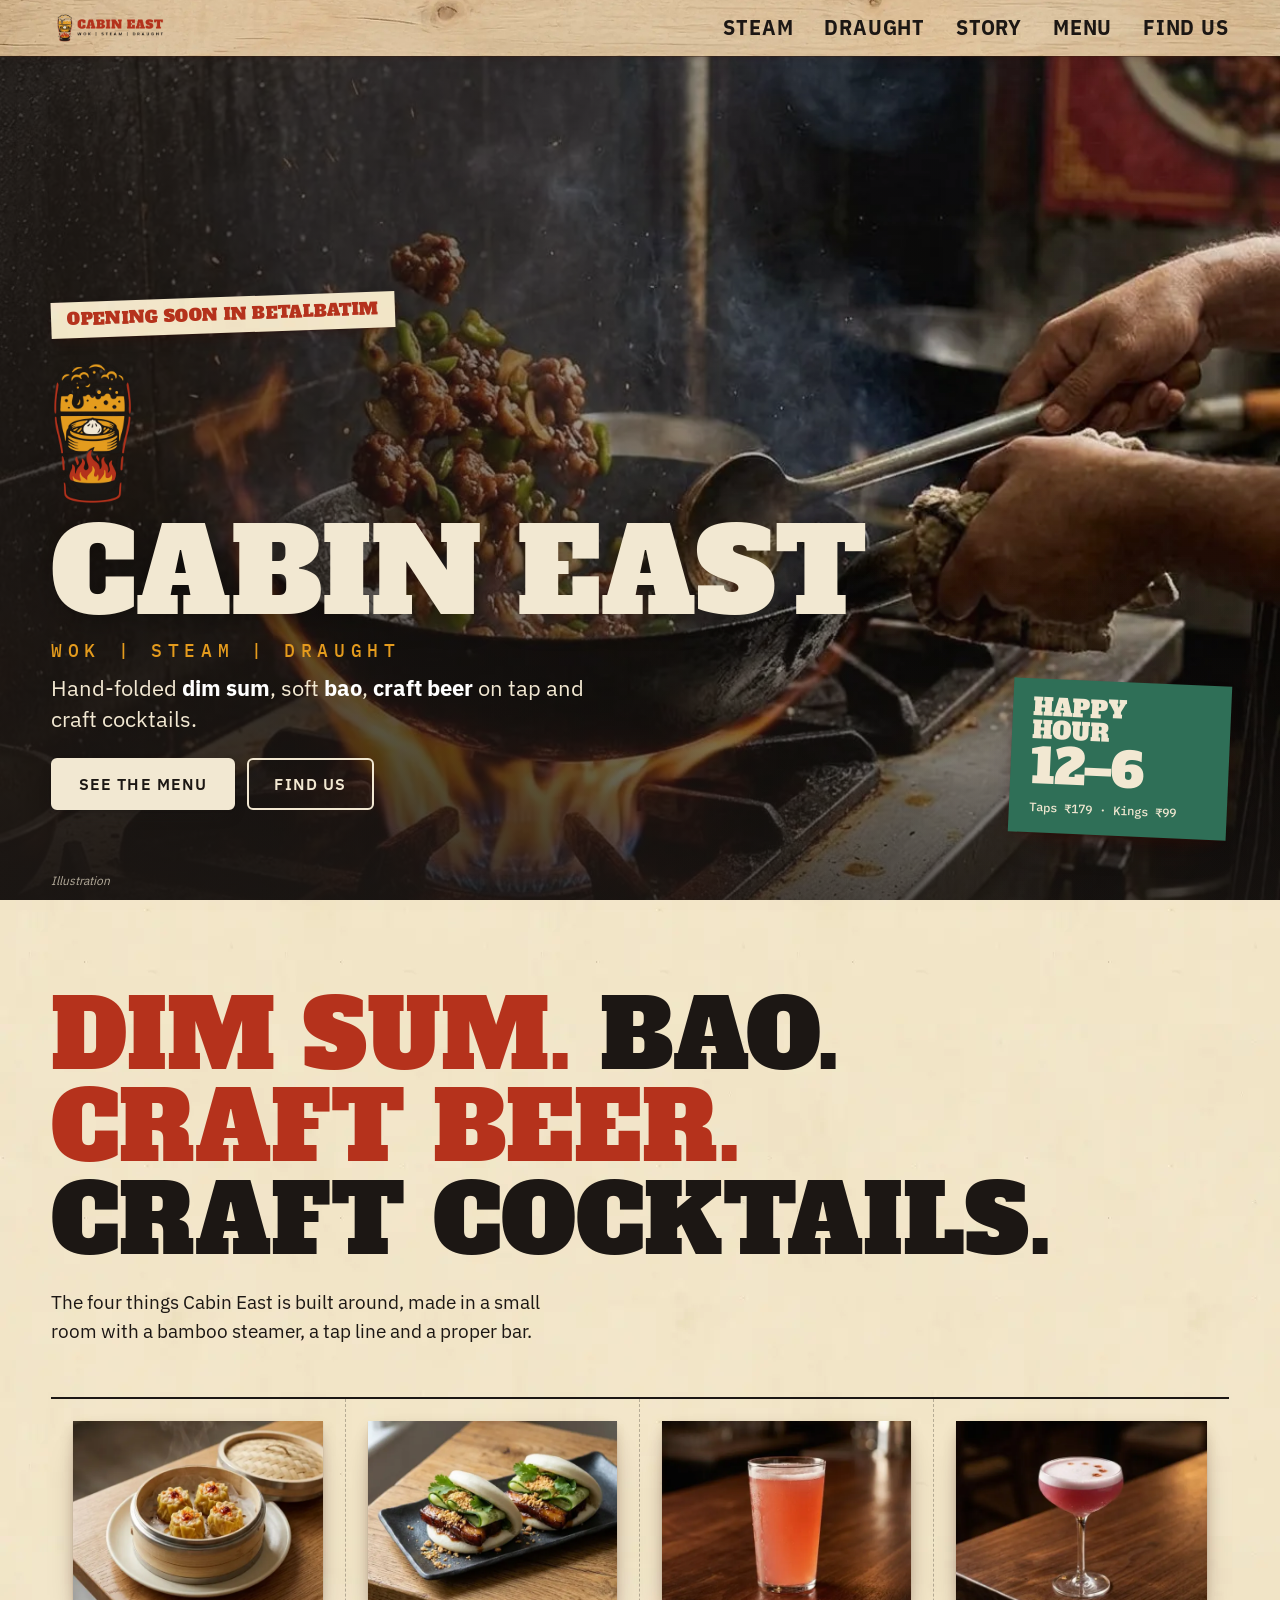
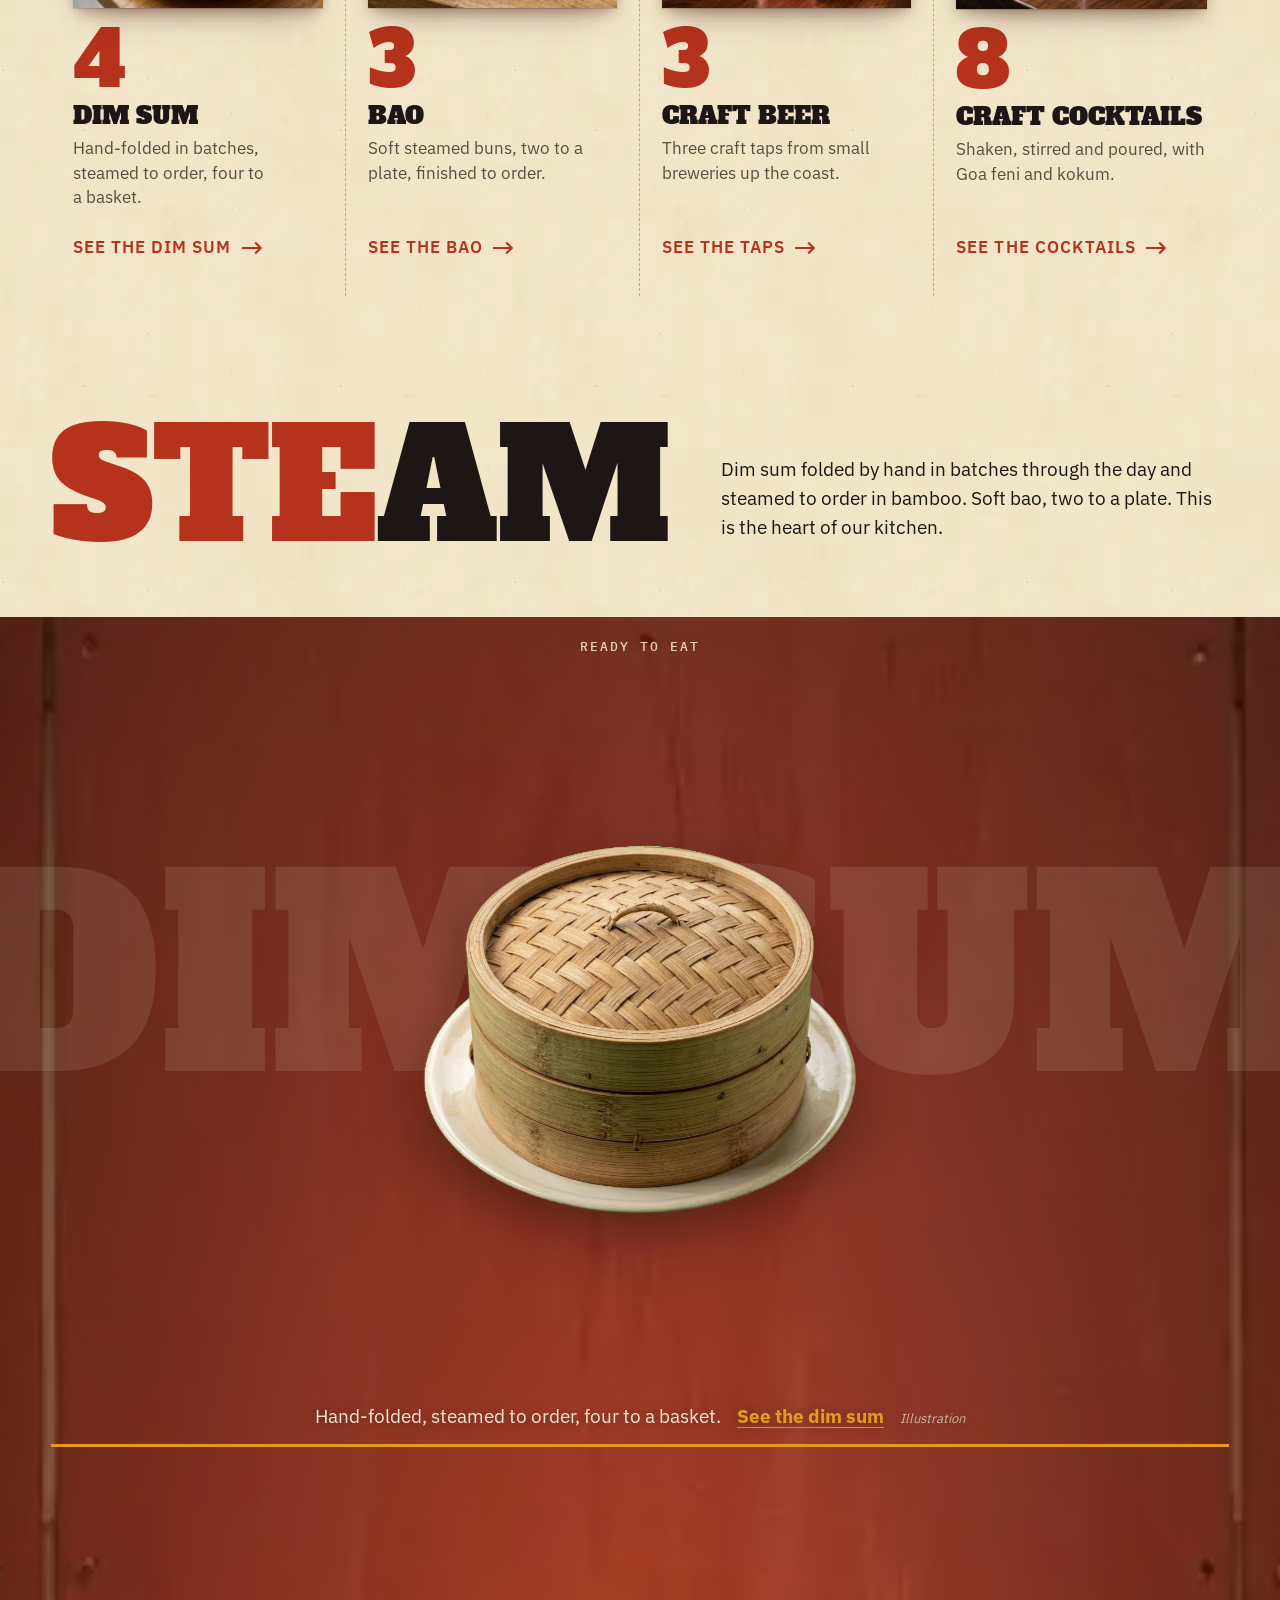
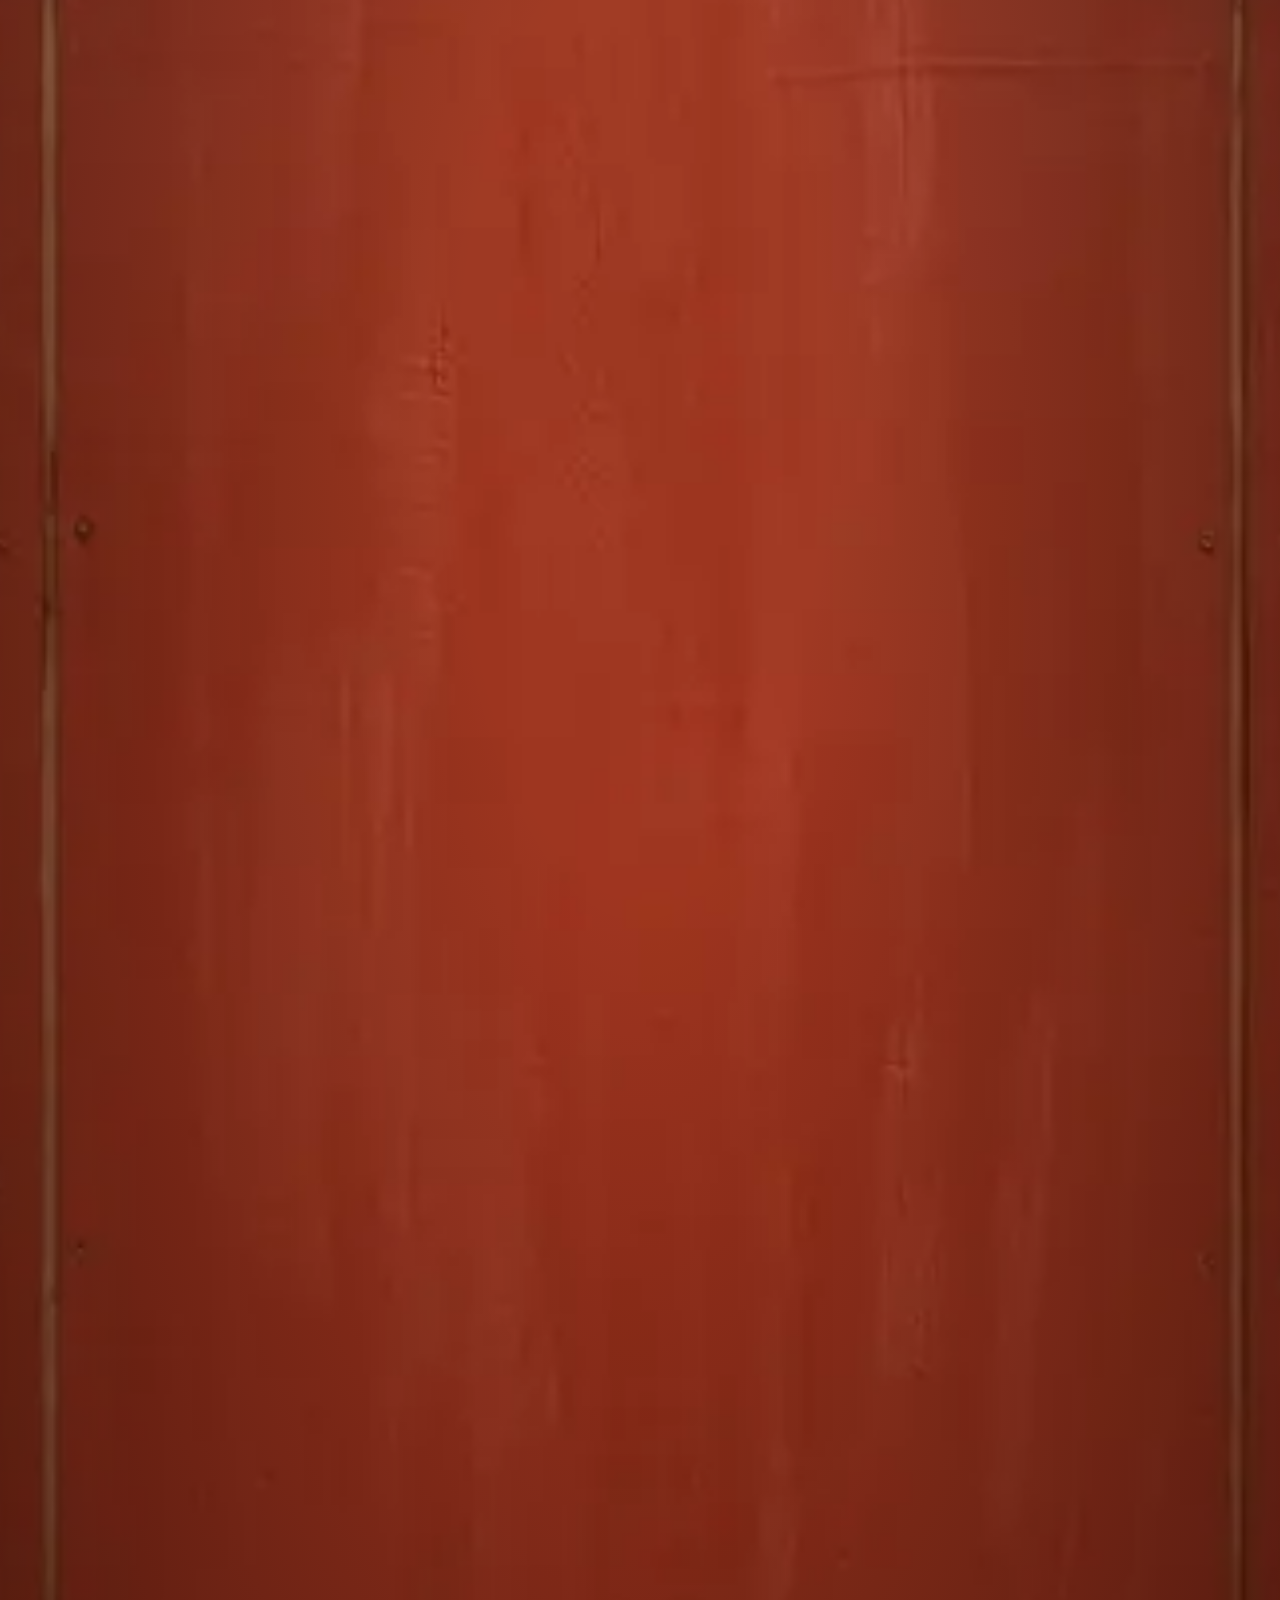
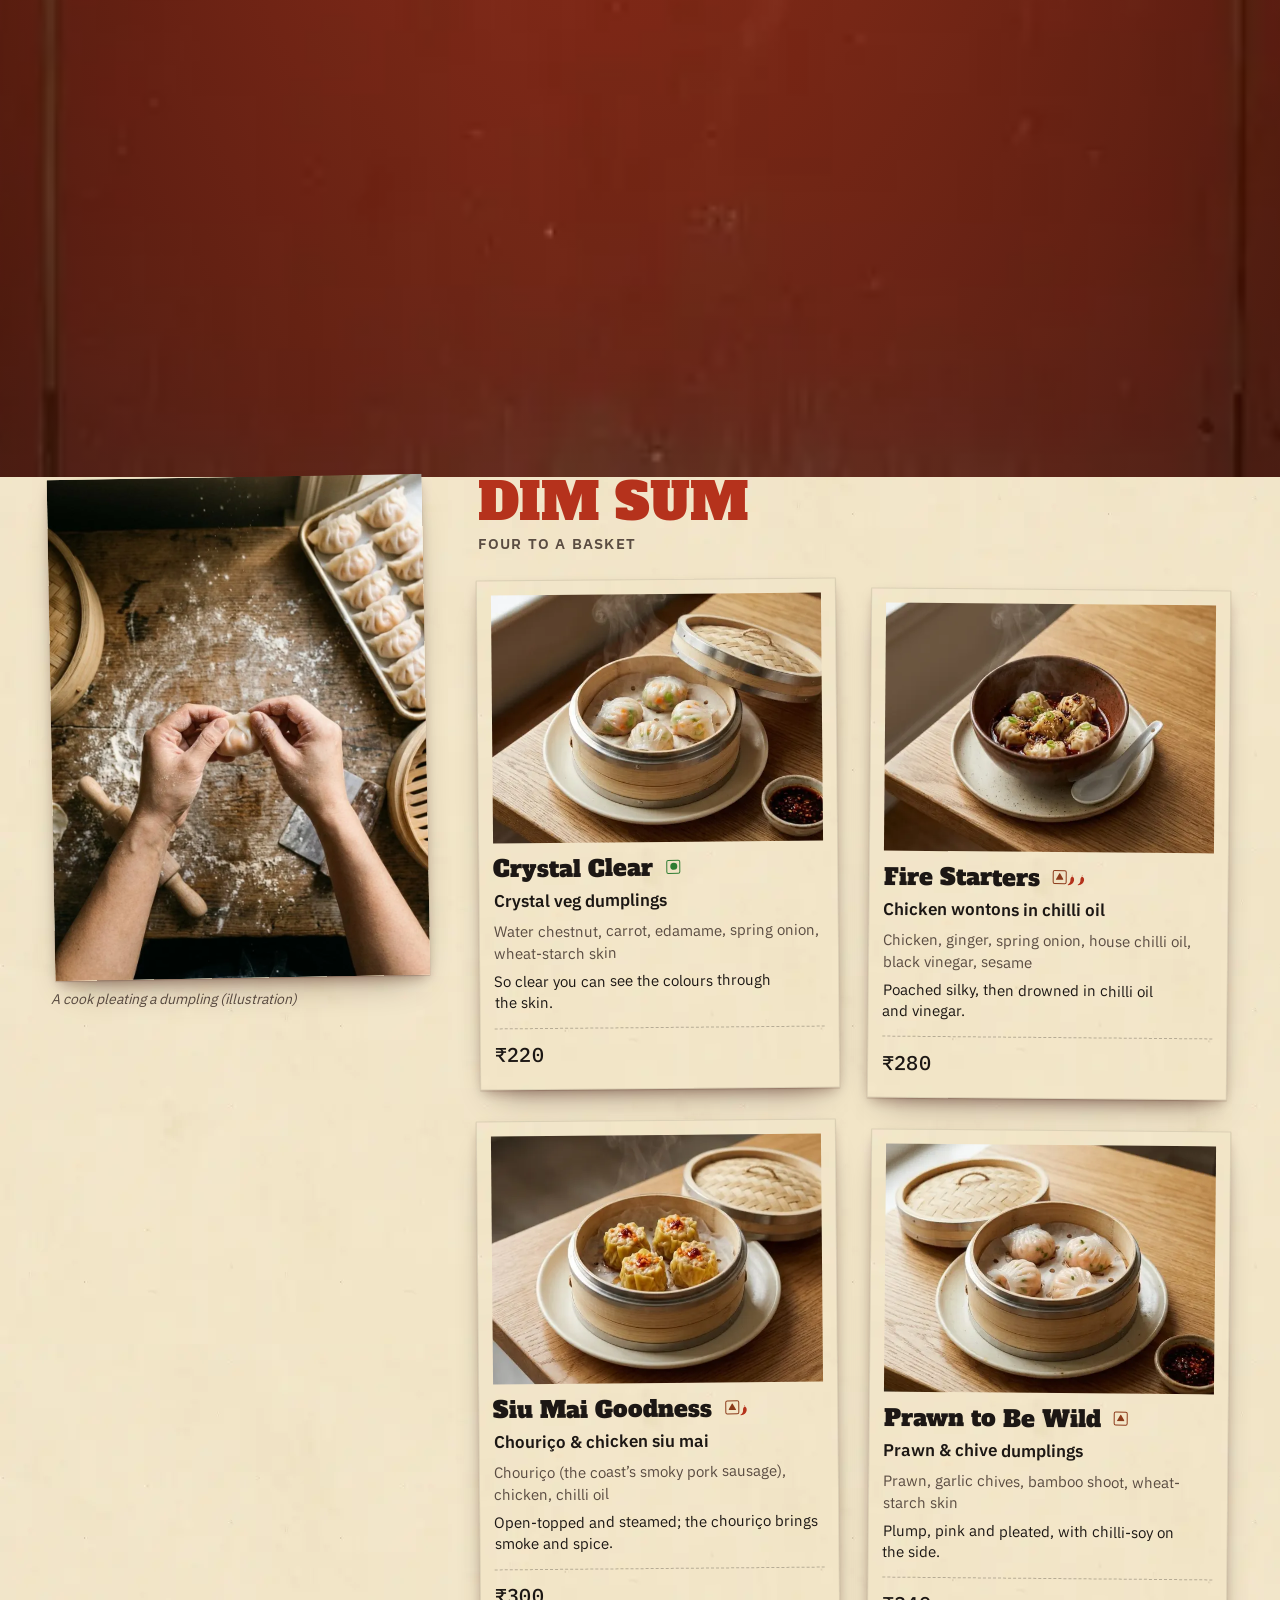
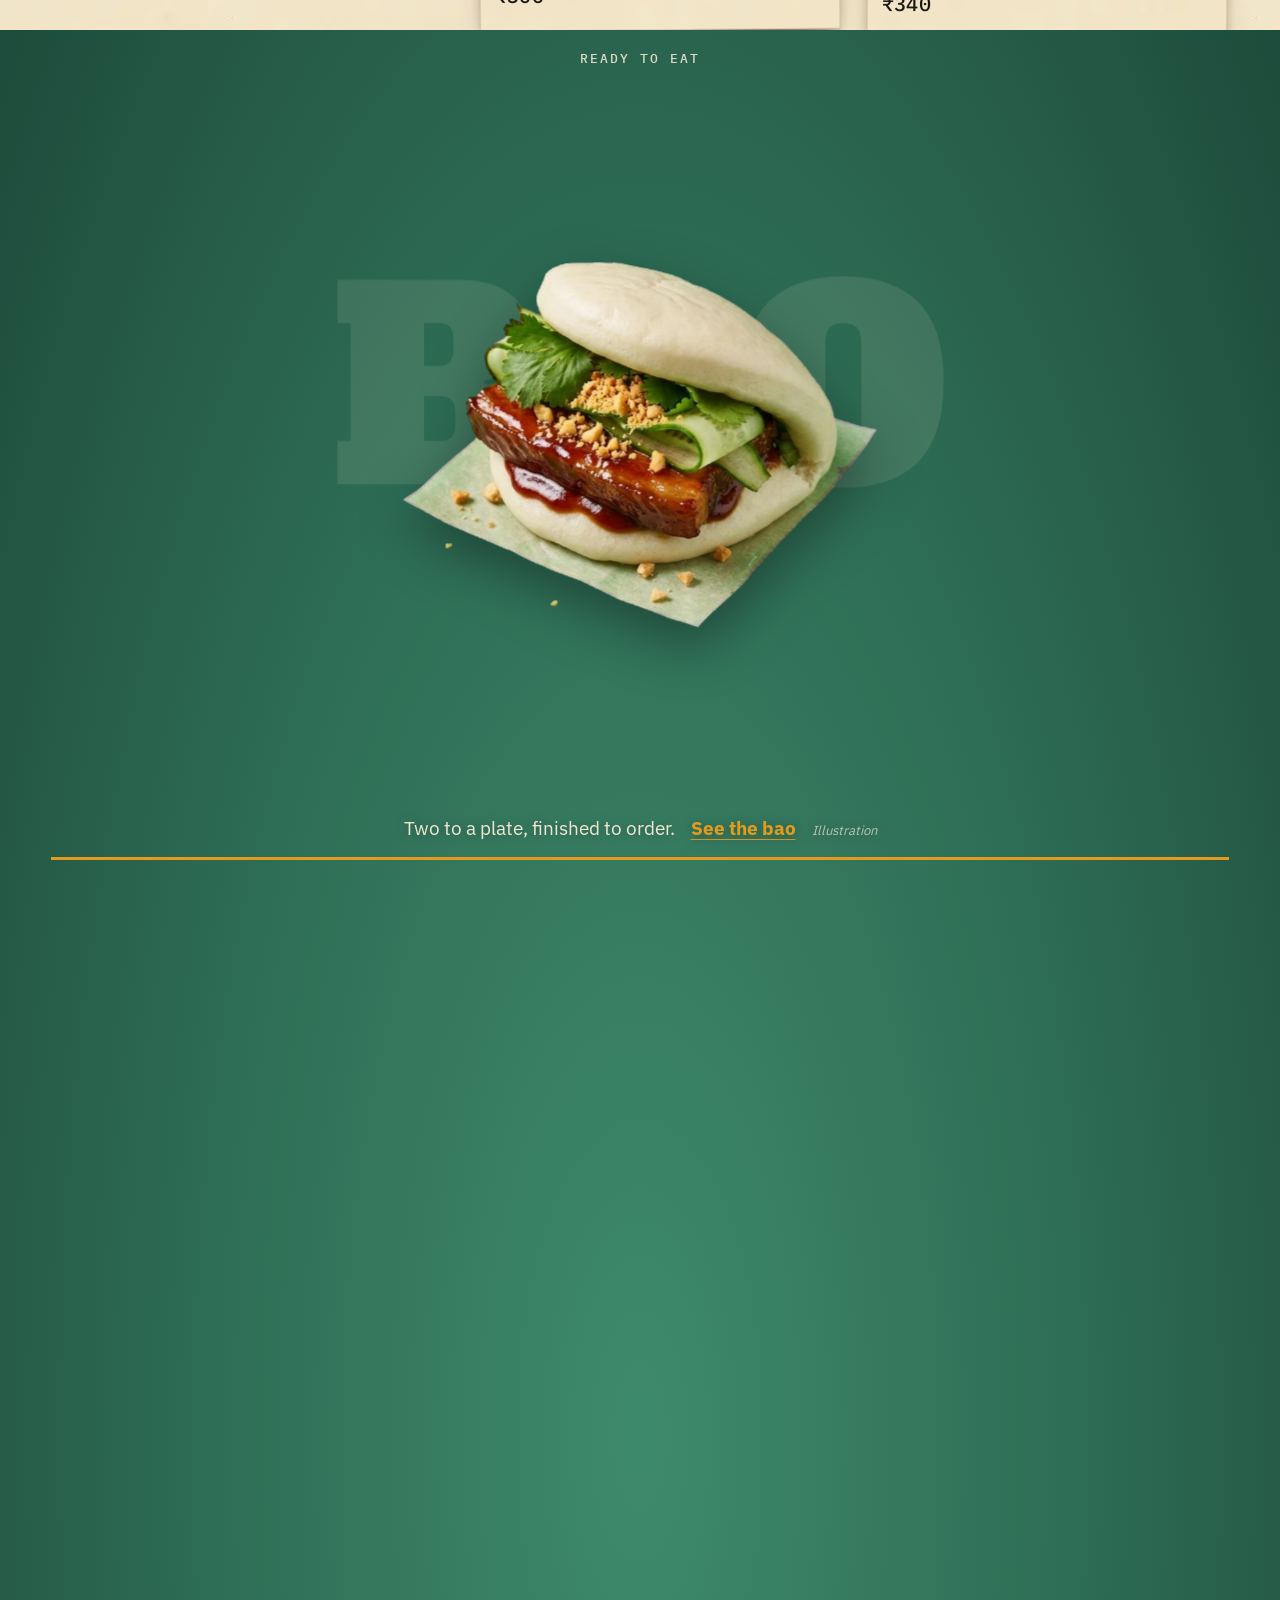
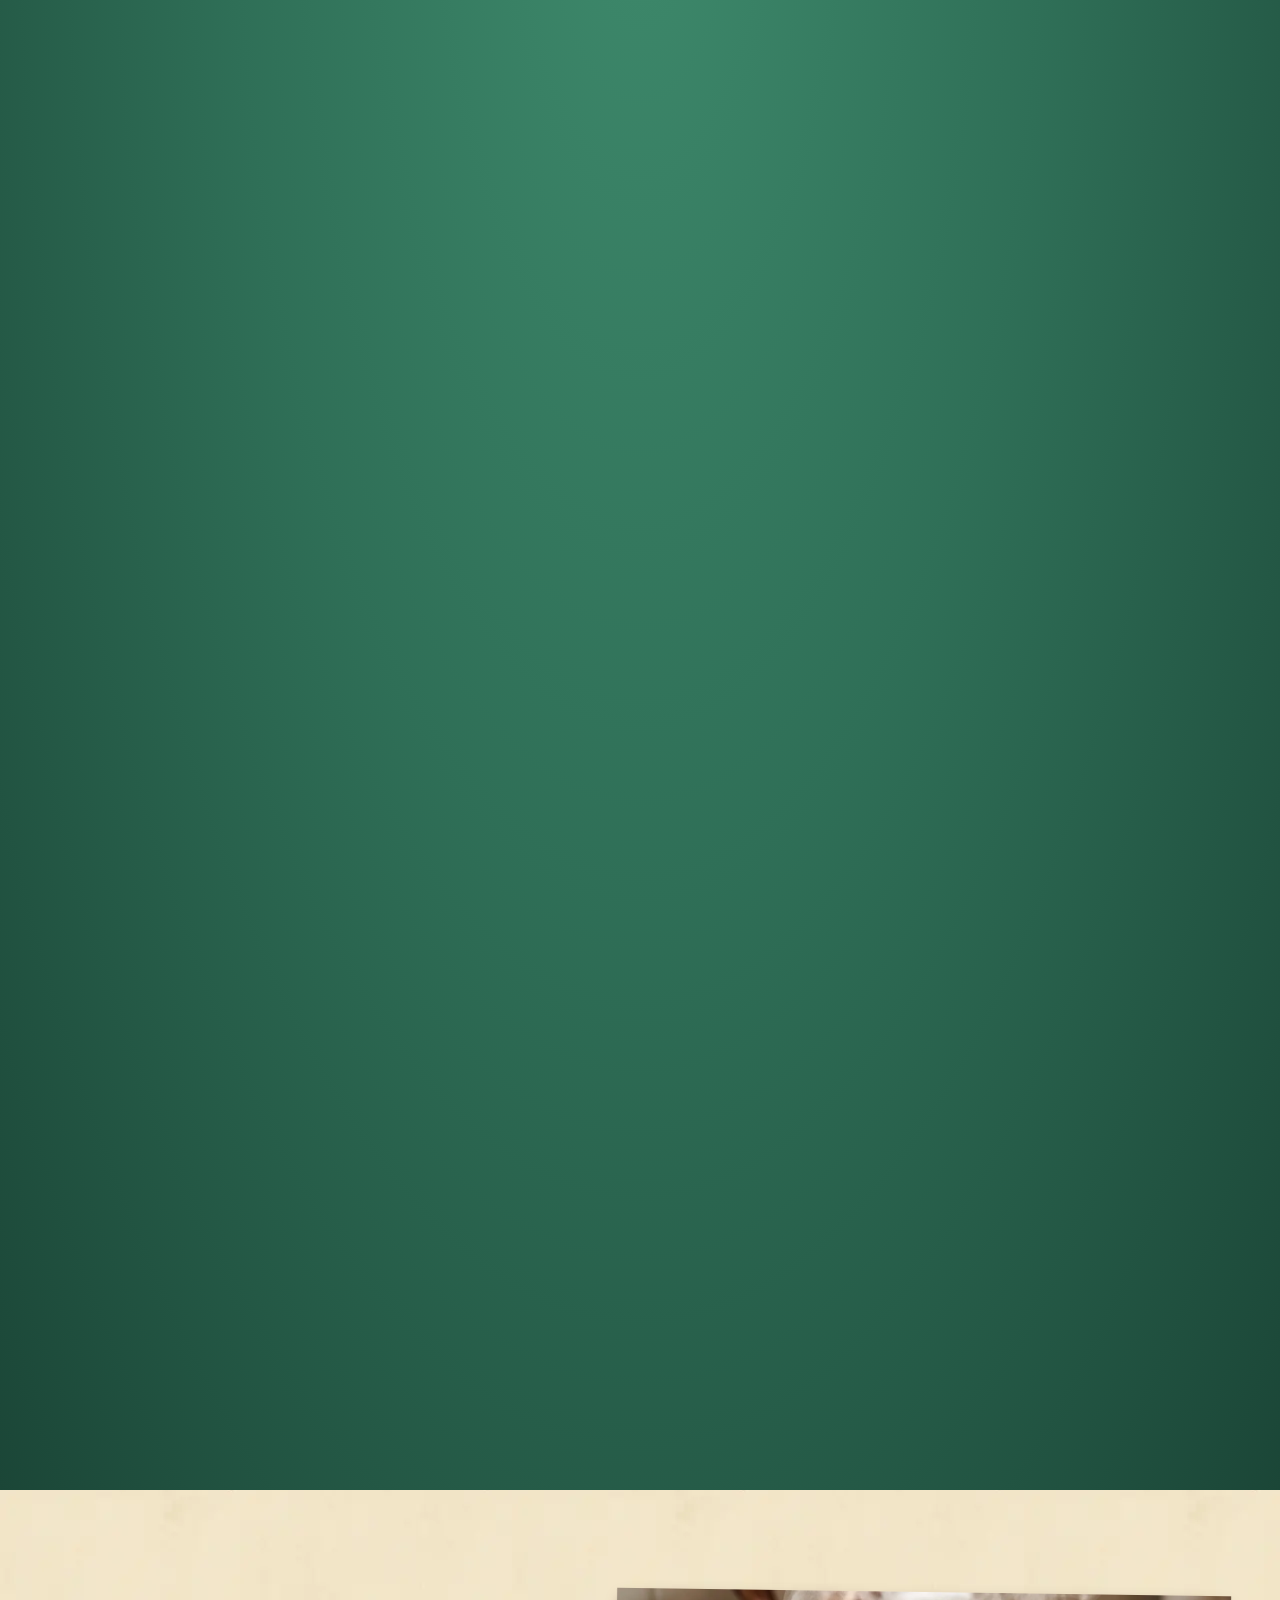
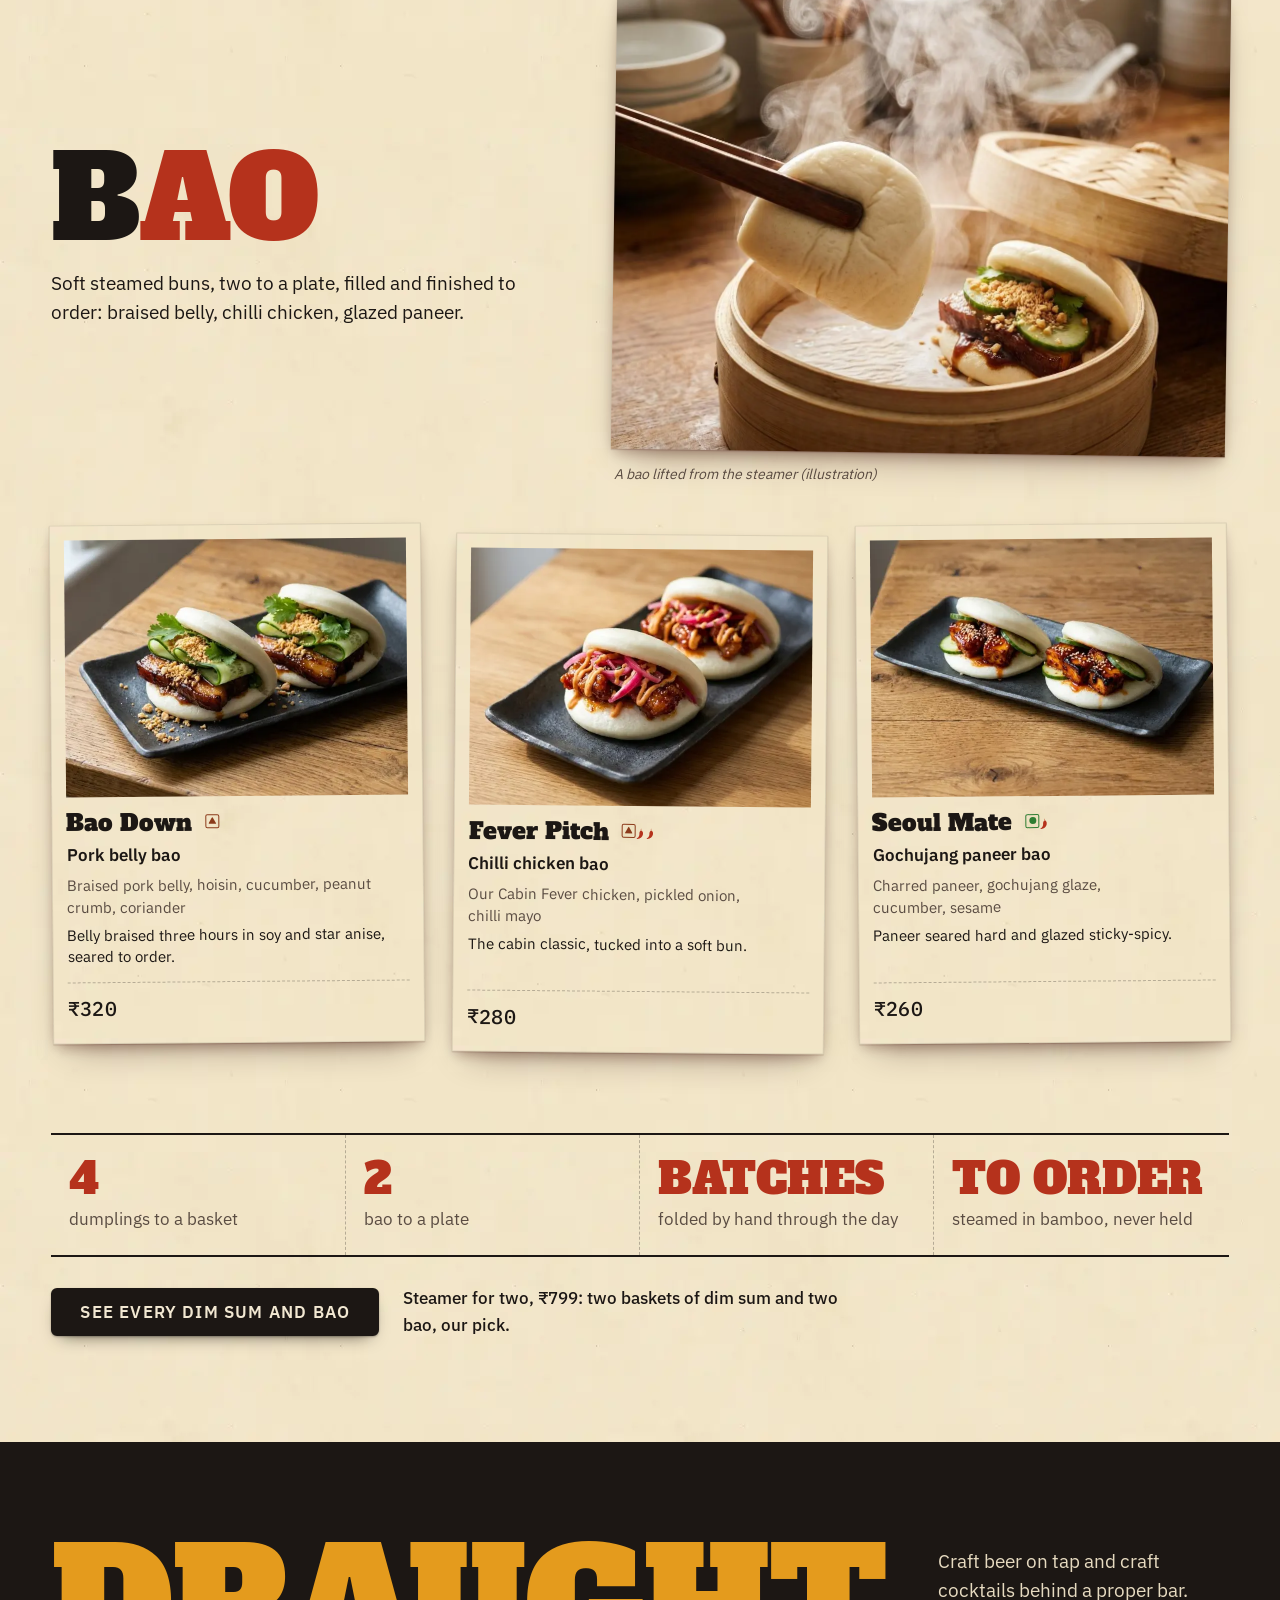
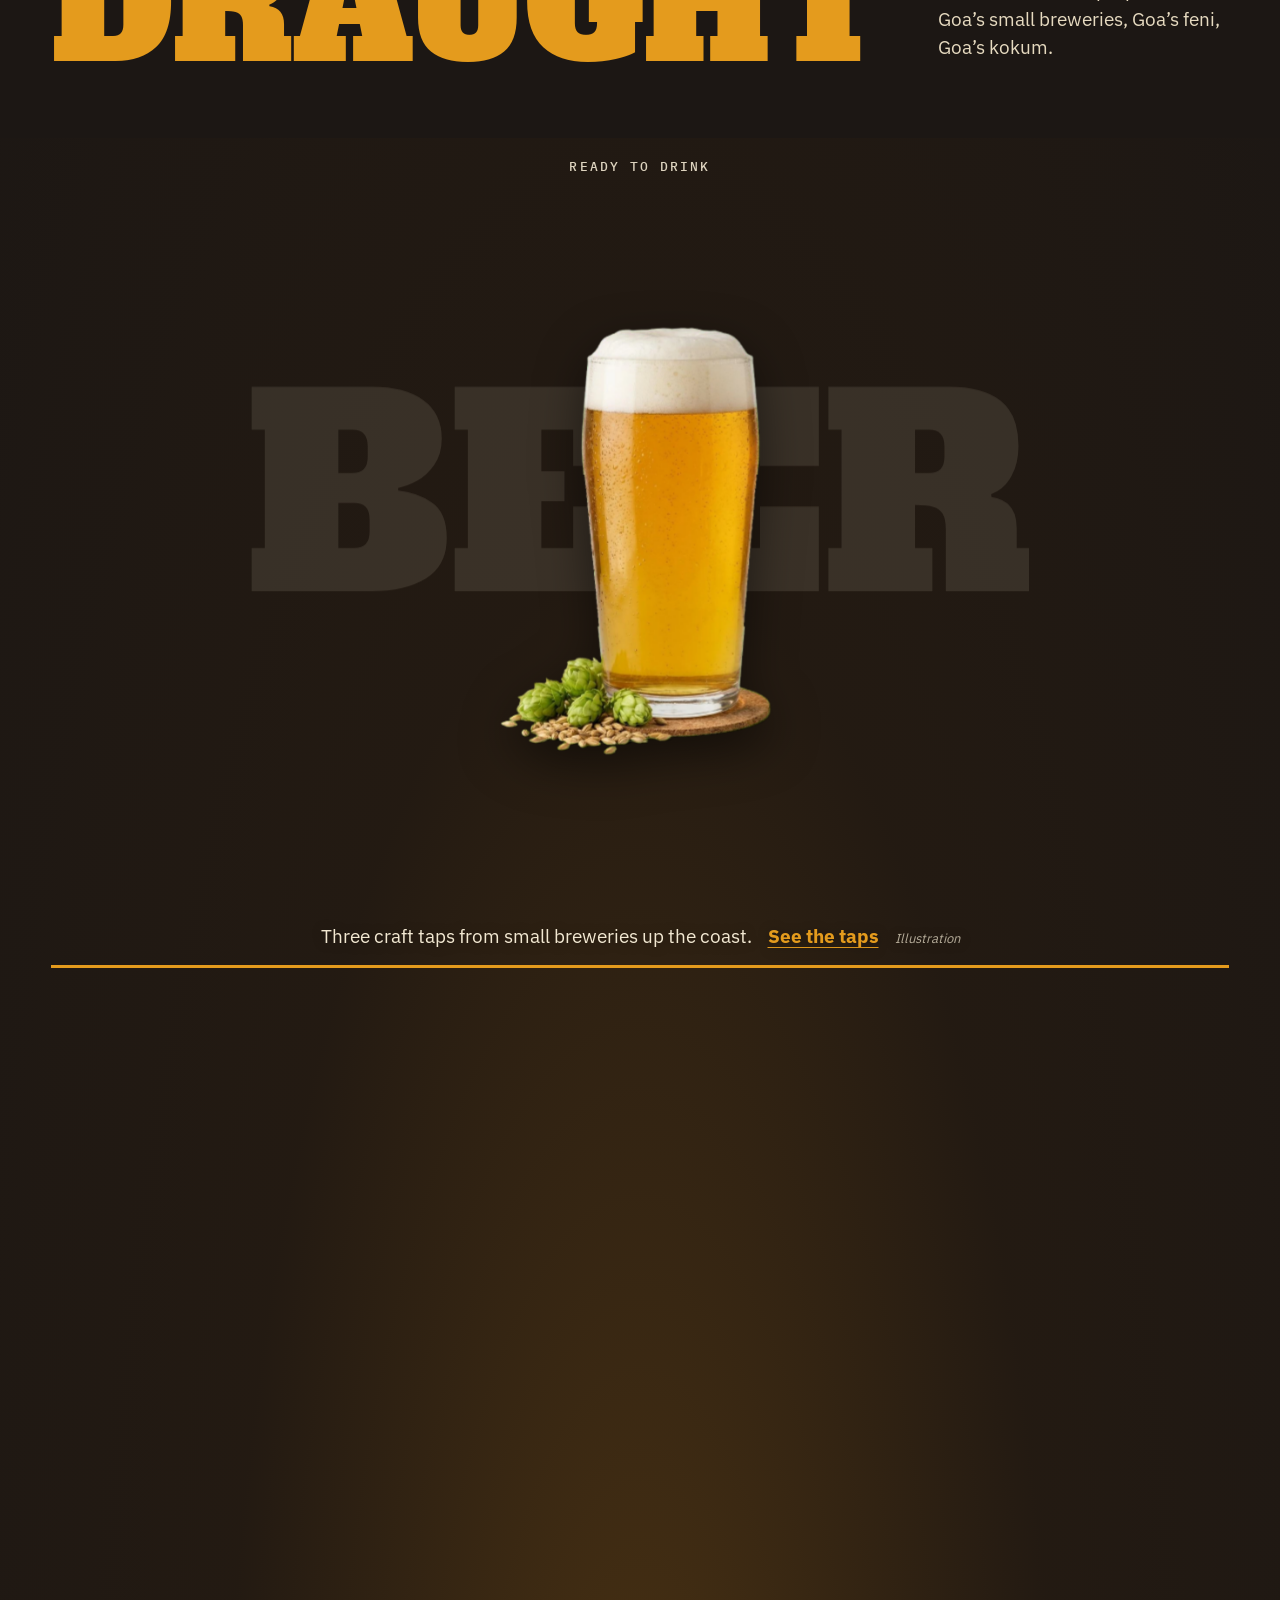
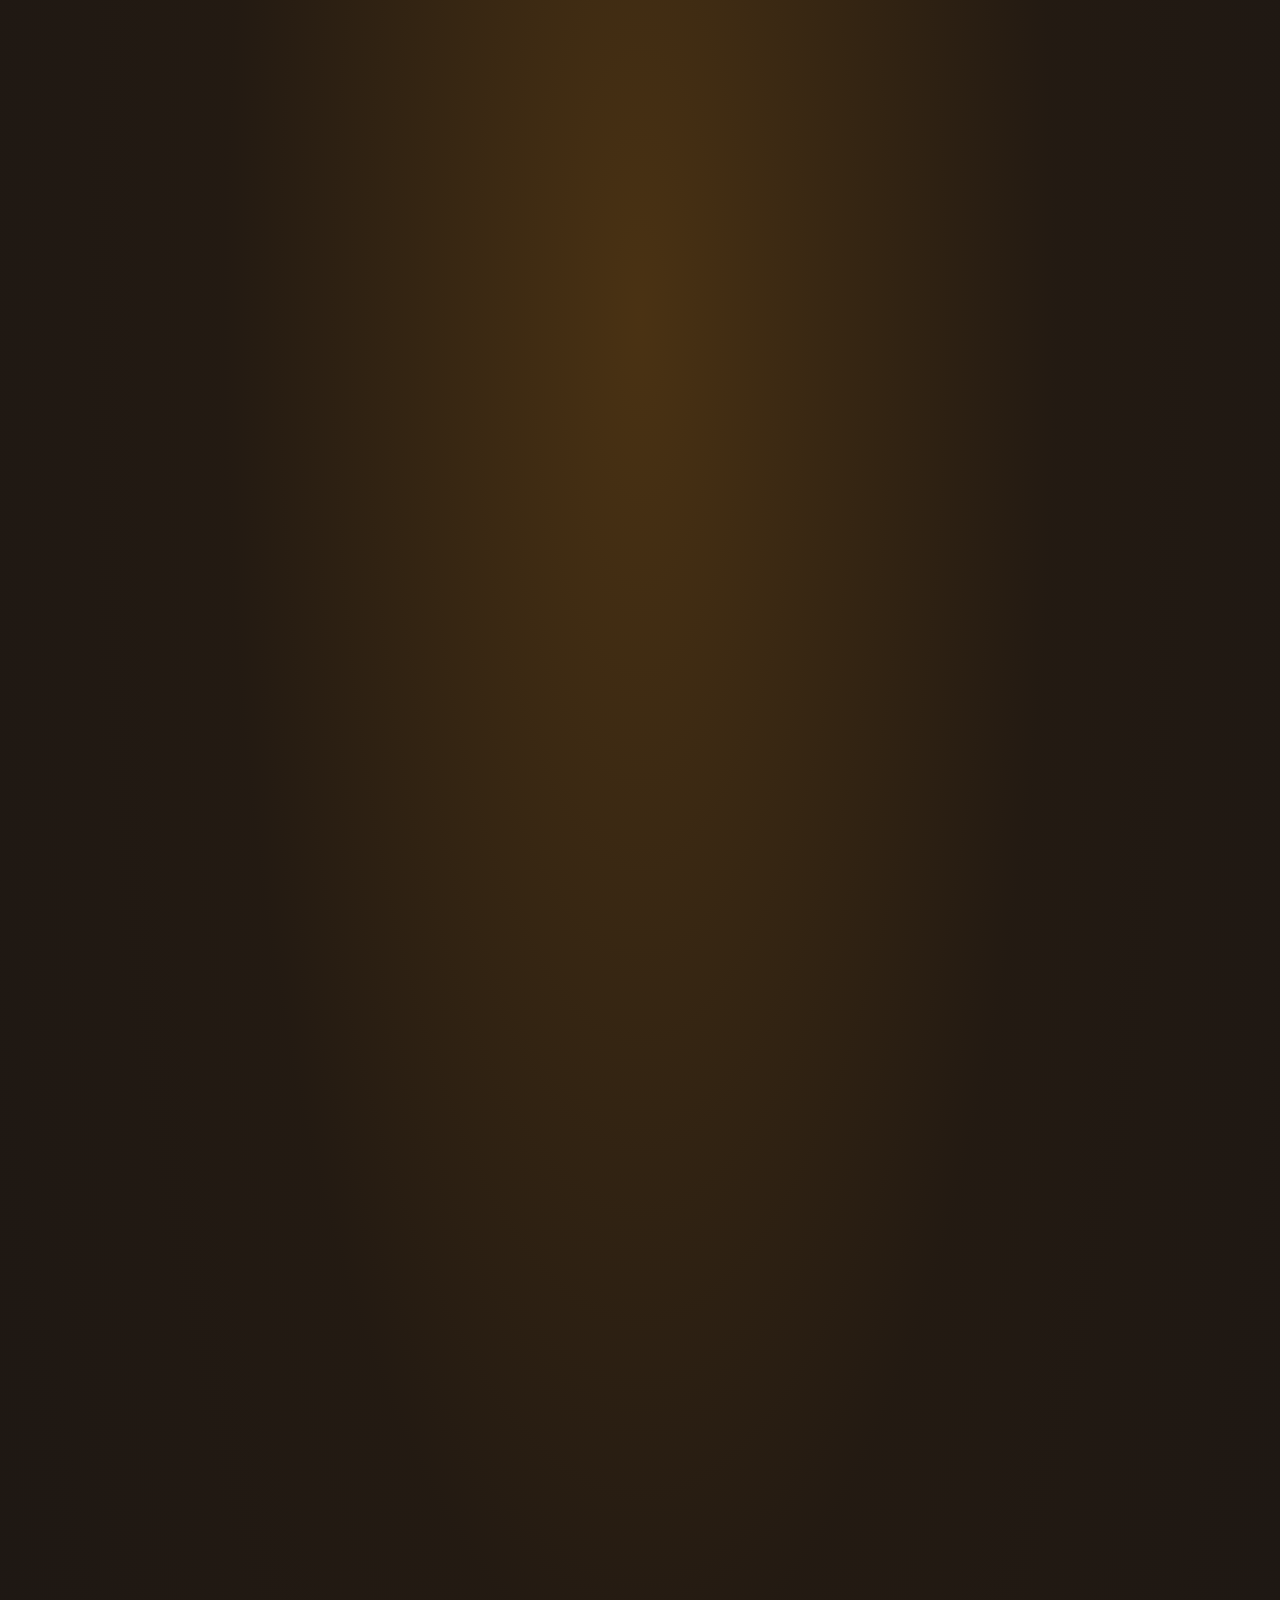
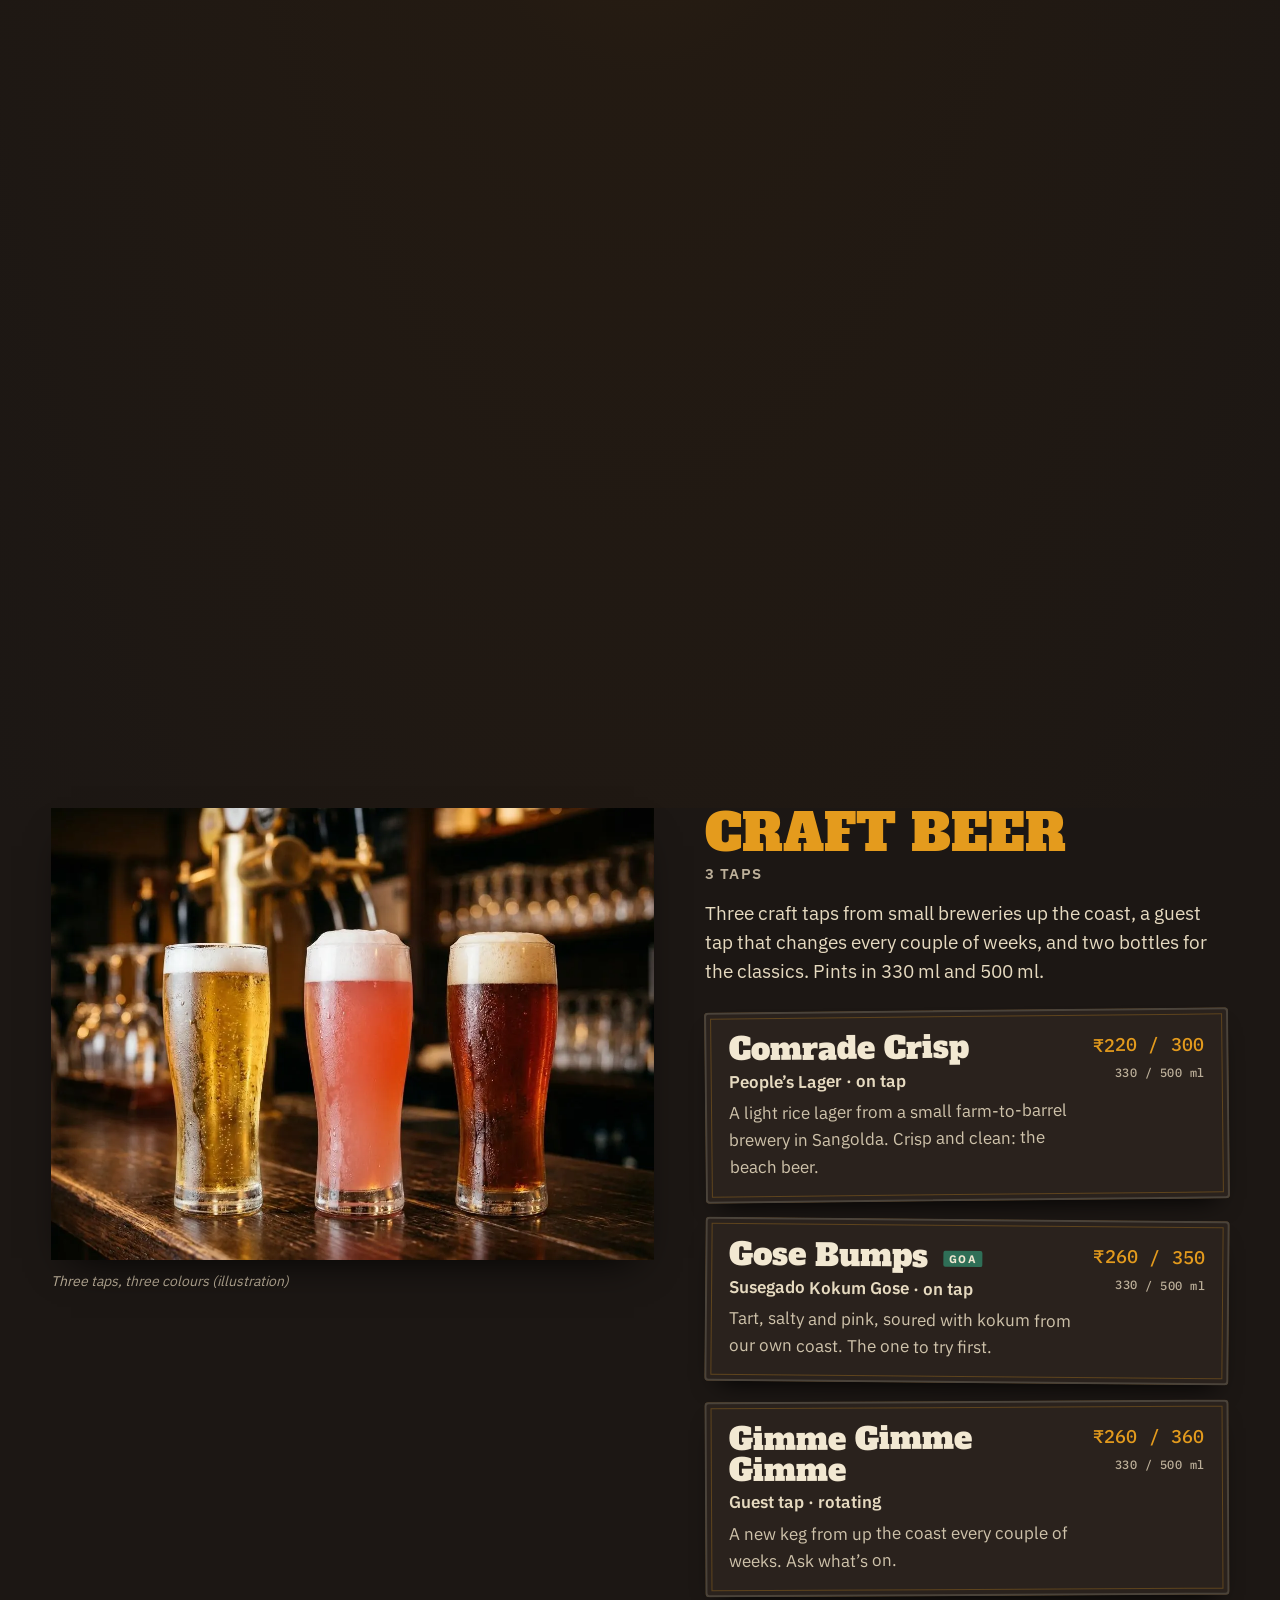
==== index.html @ 47aadac9 "Hero: full-width looping wok-toss video, Cabin East over it, small Opening soon sticker; wok section" ====
<!doctype html>
<html lang="en-IN" class="no-js">
<head>
<meta charset="utf-8">
<meta name="viewport" content="width=device-width, initial-scale=1">
<title>Cabin East · Wok, Steam, Draught · Betalbatim, Goa</title>
<meta name="description" content="Cabin East is a small Pan-Asian pub opening soon in Betalbatim, South Goa: hand-folded dim sum, soft bao, craft beer on tap and craft cocktails, with an Indo-Chinese wok on full flame.">
<meta name="theme-color" content="#B5321C">
<meta property="og:title" content="Cabin East · opening soon in Betalbatim">
<meta property="og:description" content="Dim sum, bao, craft beer and craft cocktails, a short walk from the sea in Betalbatim, Goa.">
<meta property="og:image" content="https://singhgenics.github.io/Cabin-East/assets/img/og.jpg">
<link rel="icon" href="assets/img/logo-icon.png">
<link rel="preload" href="assets/fonts/AlfaSlabOne-Regular.woff2" as="font" type="font/woff2" crossorigin>
<link rel="preload" href="assets/fonts/IBMPlexSans.woff2" as="font" type="font/woff2" crossorigin>
<link rel="stylesheet" href="assets/site.css">
</head>
<body>
<a class="skip" href="#menu">Skip to the menu</a>

<header class="rail">
  <a class="rail-logo" href="#top" aria-label="Cabin East, back to top"><img src="assets/img/logo-line.webp" alt="Cabin East · Wok | Steam | Draught" width="684" height="240"></a>
  <nav class="rail-nav" aria-label="Sections">
    <a href="#steam">Steam</a>
    <a href="#draught">Draught</a>
    <a href="#story">Story</a>
    <a href="#menu">Menu</a>
    <a href="#find">Find us</a>
  </nav>
</header>

<main id="top">

<!-- HERO: the wok toss, full width -->
<section class="hero" aria-labelledby="hero-title">
  <video class="hero-video" data-loop autoplay muted loop playsinline preload="auto" poster="assets/img/wok-fire.webp" width="1280" height="720" aria-hidden="true" tabindex="-1"><source src="assets/video/hero-wok.mp4" type="video/mp4"></video>
  <div class="hero-shade" aria-hidden="true"></div>
  <div class="hero-inner">
    <p class="hero-stamp">Opening soon in Betalbatim</p>
    <img class="hero-icon" src="assets/img/logo-icon.webp" alt="" width="220" height="394">
    <h1 id="hero-title" class="hero-title">Cabin East<span>Wok | Steam | Draught</span></h1>
    <p class="hero-pitch">Hand-folded <strong>dim sum</strong>, soft <strong>bao</strong>, <strong>craft beer</strong> on tap and craft cocktails.</p>
    <p class="main-actions">
      <a class="btn btn-ink" href="#menu">See the menu</a>
      <a class="btn btn-line" href="#find">Find us</a>
    </p>
  </div>
  <aside class="hero-happy" aria-label="Happy hour">
    <p class="happy-big">Happy hour <span>12–6</span></p>
    <p class="happy-small">Taps ₹179 · Kings ₹99</p>
  </aside>
  <p class="hero-note">Illustration</p>
</section>

<!-- MOAT -->
<section class="moat" id="moat" aria-labelledby="moat-title">
  <h2 class="moat-title" id="moat-title"><span class="r">Dim sum.</span> <span>Bao.</span> <span class="r">Craft beer.</span> <span>Craft cocktails.</span></h2>
  <p class="lede moat-lede">The four things Cabin East is built around, made in a small room with a bamboo steamer, a tap line and a proper bar.</p>
  <ul class="moat-grid" data-stagger>
    <li><a class="mcell" href="#dimsum"><figure class="ph"><img src="assets/menu/siumai.webp" alt="Siu mai in a bamboo steamer" width="640" height="478" loading="lazy"></figure><p class="num">4</p><h3>Dim sum</h3><p>Hand-folded in batches, steamed to order, four to a basket.</p><span class="go">See the dim sum <svg viewBox="0 0 20 12" aria-hidden="true"><path d="M0 6h17M12 1l5 5-5 5"/></svg></span></a></li>
    <li><a class="mcell" href="#bao"><figure class="ph"><img src="assets/menu/baodown.webp" alt="Pork belly bao" width="640" height="478" loading="lazy"></figure><p class="num">3</p><h3>Bao</h3><p>Soft steamed buns, two to a plate, finished to order.</p><span class="go">See the bao <svg viewBox="0 0 20 12" aria-hidden="true"><path d="M0 6h17M12 1l5 5-5 5"/></svg></span></a></li>
    <li><a class="mcell" href="#beer"><figure class="ph"><img src="assets/menu/gose.webp" alt="Gose Bumps, a pink kokum gose" width="640" height="478" loading="lazy"></figure><p class="num">3</p><h3>Craft beer</h3><p>Three craft taps from small breweries up the coast.</p><span class="go">See the taps <svg viewBox="0 0 20 12" aria-hidden="true"><path d="M0 6h17M12 1l5 5-5 5"/></svg></span></a></li>
    <li><a class="mcell" href="#cocktails"><figure class="ph"><img src="assets/menu/kokumsour.webp" alt="Kokum feni sour" width="640" height="478" loading="lazy"></figure><p class="num">8</p><h3>Craft cocktails</h3><p>Shaken, stirred and poured, with Goa feni and kokum.</p><span class="go">See the cocktails <svg viewBox="0 0 20 12" aria-hidden="true"><path d="M0 6h17M12 1l5 5-5 5"/></svg></span></a></li>
  </ul>
</section>

<!-- STEAM -->
<section class="station steam2" id="steam" aria-labelledby="steam-title">
  <header class="st-head">
    <h2 class="giant" id="steam-title">Ste<span class="ink">am</span></h2>
    <p class="lede">Dim sum folded by hand in batches through the day and steamed to order in bamboo. Soft bao, two to a plate. This is the heart of our kitchen.</p>
  </header>

  <section class="xv xv-dimsum" data-xv aria-label="How a basket is built">
  <div class="xv-stick">
    <p class="xv-kicker">How a basket is built</p>
    <p class="xv-word" aria-hidden="true">Dim sum</p>
    <div class="xv-stage" style="--ratio:0.7467" role="img" aria-label="Illustration of a crystal prawn dumpling basket pulled apart into its layers"><img class="xv-l" src="assets/explode/dimsum-0.webp" alt="" data-dy="0.1988" data-i="0" style="z-index:5;left:23.549%;top:5.083%;width:52.790%" width="473" height="237" decoding="async"><img class="xv-l" src="assets/explode/dimsum-1.webp" alt="" data-dy="0.0963" data-i="1" style="z-index:4;left:28.460%;top:26.583%;width:43.192%" width="387" height="200" decoding="async"><img class="xv-l" src="assets/explode/dimsum-2.webp" alt="" data-dy="-0.0046" data-i="2" style="z-index:3;left:25.781%;top:44.833%;width:48.326%" width="433" height="161" decoding="async"><img class="xv-l" src="assets/explode/dimsum-3.webp" alt="" data-dy="-0.1012" data-i="3" style="z-index:2;left:23.772%;top:59.417%;width:52.679%" width="472" height="269" decoding="async"><img class="xv-l" src="assets/explode/dimsum-4.webp" alt="" data-dy="-0.1987" data-i="4" style="z-index:1;left:22.768%;top:83.083%;width:54.241%" width="486" height="150" decoding="async"><img class="xv-whole" src="assets/explode/dimsum-whole.webp" alt="" style="left:12.219%;top:26.227%;width:75.539%" width="600" height="800" decoding="async"></div>
    <div class="xv-bar" aria-hidden="true"><i></i></div>
    <p class="xv-cap"><span>Hand-folded, steamed to order, four to a basket.</span> <a href="#dimsum">See the dim sum</a> <em>Illustration</em></p>
  </div>
</section>

  <div class="dim" id="dimsum">
    <figure class="dim-photo" data-reveal><div class="ph"><video class="dim-video" data-loop muted loop playsinline preload="none" poster="assets/img/dimsum-hands.webp" aria-label="A cook's hands pleating a dumpling on a floured board (illustration)"><source src="assets/video/dimsum-pleat.mp4" type="video/mp4"></video></div><figcaption>A cook pleating a dumpling (illustration)</figcaption></figure>
    <div class="dim-body">
      <h3 class="sub-title">Dim sum <small>four to a basket</small></h3>
      <ul class="pcards" data-stagger>
        <li class="pcard">
          <figure class="ph"><img src="assets/menu/crystal.webp" alt="Crystal Clear" width="640" height="478" loading="lazy"></figure>
          <div class="pc-body"><h4>Crystal Clear <span class="diet diet-veg" title="Vegetarian"><span class="sr">Vegetarian</span></span></h4><p class="pc-sub">Crystal veg dumplings</p><p class="pc-what">Water chestnut, carrot, edamame, spring onion, wheat-starch skin</p><p class="pc-story">So clear you can see the colours through the skin.</p></div>
          <p class="price">₹220</p>
        </li>
        <li class="pcard">
          <figure class="ph"><img src="assets/menu/firestarters.webp" alt="Fire Starters" width="640" height="478" loading="lazy"></figure>
          <div class="pc-body"><h4>Fire Starters <span class="diet diet-nonveg" title="Non-vegetarian"><span class="sr">Non-vegetarian</span></span><span class="heat" title="Heat 2 of 2"><svg viewBox="0 0 12 16" aria-hidden="true"><path d="M7.5 1.2c.3 1-.1 1.8-.9 2.3 2.4.6 3.6 2.6 3.2 5.4-.5 3.3-3.3 6.1-7.6 6.5-.7.1-1-.6-.4-1 2.5-1.6 3.4-3.9 3.2-6.2-.1-1.6.6-3.2 2-4.1-.4-.6-.4-1.4.1-2 .2-.4.4-.6.4-.9z"/></svg><svg viewBox="0 0 12 16" aria-hidden="true"><path d="M7.5 1.2c.3 1-.1 1.8-.9 2.3 2.4.6 3.6 2.6 3.2 5.4-.5 3.3-3.3 6.1-7.6 6.5-.7.1-1-.6-.4-1 2.5-1.6 3.4-3.9 3.2-6.2-.1-1.6.6-3.2 2-4.1-.4-.6-.4-1.4.1-2 .2-.4.4-.6.4-.9z"/></svg><span class="sr">Heat 2 of 2</span></span></h4><p class="pc-sub">Chicken wontons in chilli oil</p><p class="pc-what">Chicken, ginger, spring onion, house chilli oil, black vinegar, sesame</p><p class="pc-story">Poached silky, then drowned in chilli oil and vinegar.</p></div>
          <p class="price">₹280</p>
        </li>
        <li class="pcard">
          <figure class="ph"><img src="assets/menu/siumai.webp" alt="Siu Mai Goodness" width="640" height="478" loading="lazy"></figure>
          <div class="pc-body"><h4>Siu Mai Goodness <span class="diet diet-nonveg" title="Non-vegetarian"><span class="sr">Non-vegetarian</span></span><span class="heat" title="Heat 1 of 2"><svg viewBox="0 0 12 16" aria-hidden="true"><path d="M7.5 1.2c.3 1-.1 1.8-.9 2.3 2.4.6 3.6 2.6 3.2 5.4-.5 3.3-3.3 6.1-7.6 6.5-.7.1-1-.6-.4-1 2.5-1.6 3.4-3.9 3.2-6.2-.1-1.6.6-3.2 2-4.1-.4-.6-.4-1.4.1-2 .2-.4.4-.6.4-.9z"/></svg><span class="sr">Heat 1 of 2</span></span></h4><p class="pc-sub">Chouriço &amp; chicken siu mai</p><p class="pc-what">Chouriço (the coast’s smoky pork sausage), chicken, chilli oil</p><p class="pc-story">Open-topped and steamed; the chouriço brings smoke and spice.</p></div>
          <p class="price">₹300</p>
        </li>
        <li class="pcard">
          <figure class="ph"><img src="assets/menu/prawndump.webp" alt="Prawn to Be Wild" width="640" height="478" loading="lazy"></figure>
          <div class="pc-body"><h4>Prawn to Be Wild <span class="diet diet-nonveg" title="Non-vegetarian"><span class="sr">Non-vegetarian</span></span></h4><p class="pc-sub">Prawn &amp; chive dumplings</p><p class="pc-what">Prawn, garlic chives, bamboo shoot, wheat-starch skin</p><p class="pc-story">Plump, pink and pleated, with chilli-soy on the side.</p></div>
          <p class="price">₹340</p>
        </li>
      </ul>
    </div>
  </div>

  <section class="xv xv-bao" data-xv aria-label="How a bao is built">
  <div class="xv-stick">
    <p class="xv-kicker">How a bao is built</p>
    <p class="xv-word" aria-hidden="true">Bao</p>
    <div class="xv-stage" style="--ratio:0.7467" role="img" aria-label="Illustration of a pork belly bao pulled apart into its layers"><img class="xv-l" src="assets/explode/bao-0.webp" alt="" data-dy="0.1908" data-i="0" style="z-index:5;left:23.996%;top:6.500%;width:52.121%" width="467" height="216" decoding="async"><img class="xv-l" src="assets/explode/bao-1.webp" alt="" data-dy="0.0908" data-i="1" style="z-index:4;left:23.326%;top:26.000%;width:53.237%" width="477" height="196" decoding="async"><img class="xv-l" src="assets/explode/bao-2.webp" alt="" data-dy="-0.0075" data-i="2" style="z-index:3;left:22.433%;top:43.667%;width:55.246%" width="495" height="191" decoding="async"><img class="xv-l" src="assets/explode/bao-3.webp" alt="" data-dy="-0.0883" data-i="3" style="z-index:2;left:22.656%;top:59.167%;width:54.576%" width="489" height="183" decoding="async"><img class="xv-l" src="assets/explode/bao-4.webp" alt="" data-dy="-0.1908" data-i="4" style="z-index:1;left:15.067%;top:76.167%;width:69.866%" width="626" height="226" decoding="async"><img class="xv-whole" src="assets/explode/bao-whole.webp" alt="" style="left:8.691%;top:26.842%;width:82.618%" width="600" height="800" decoding="async"></div>
    <div class="xv-bar" aria-hidden="true"><i></i></div>
    <p class="xv-cap"><span>Two to a plate, finished to order.</span> <a href="#bao">See the bao</a> <em>Illustration</em></p>
  </div>
</section>

  <div class="bao" id="bao">
    <div class="bao-top">
      <div class="bao-copy"><h3 class="giant giant-s"><span class="ink">B</span>ao</h3><p class="lede">Soft steamed buns, two to a plate, filled and finished to order: braised belly, chilli chicken, glazed paneer.</p></div>
      <figure class="bao-photo" data-reveal><div class="ph"><video class="bao-video" data-loop muted loop playsinline preload="none" poster="assets/img/bao-lift.webp" aria-label="Steam billowing as a soft bao is lifted from an open bamboo steamer (illustration)"><source src="assets/video/bao-steam.mp4" type="video/mp4"></video></div><figcaption>A bao lifted from the steamer (illustration)</figcaption></figure>
    </div>
    <ul class="pcards pcards-3" data-stagger>
        <li class="pcard">
          <figure class="ph"><img src="assets/menu/baodown.webp" alt="Bao Down" width="640" height="478" loading="lazy"></figure>
          <div class="pc-body"><h4>Bao Down <span class="diet diet-nonveg" title="Non-vegetarian"><span class="sr">Non-vegetarian</span></span></h4><p class="pc-sub">Pork belly bao</p><p class="pc-what">Braised pork belly, hoisin, cucumber, peanut crumb, coriander</p><p class="pc-story">Belly braised three hours in soy and star anise, seared to order.</p></div>
          <p class="price">₹320</p>
        </li>
        <li class="pcard">
          <figure class="ph"><img src="assets/menu/feverpitch.webp" alt="Fever Pitch" width="640" height="478" loading="lazy"></figure>
          <div class="pc-body"><h4>Fever Pitch <span class="diet diet-nonveg" title="Non-vegetarian"><span class="sr">Non-vegetarian</span></span><span class="heat" title="Heat 2 of 2"><svg viewBox="0 0 12 16" aria-hidden="true"><path d="M7.5 1.2c.3 1-.1 1.8-.9 2.3 2.4.6 3.6 2.6 3.2 5.4-.5 3.3-3.3 6.1-7.6 6.5-.7.1-1-.6-.4-1 2.5-1.6 3.4-3.9 3.2-6.2-.1-1.6.6-3.2 2-4.1-.4-.6-.4-1.4.1-2 .2-.4.4-.6.4-.9z"/></svg><svg viewBox="0 0 12 16" aria-hidden="true"><path d="M7.5 1.2c.3 1-.1 1.8-.9 2.3 2.4.6 3.6 2.6 3.2 5.4-.5 3.3-3.3 6.1-7.6 6.5-.7.1-1-.6-.4-1 2.5-1.6 3.4-3.9 3.2-6.2-.1-1.6.6-3.2 2-4.1-.4-.6-.4-1.4.1-2 .2-.4.4-.6.4-.9z"/></svg><span class="sr">Heat 2 of 2</span></span></h4><p class="pc-sub">Chilli chicken bao</p><p class="pc-what">Our Cabin Fever chicken, pickled onion, chilli mayo</p><p class="pc-story">The cabin classic, tucked into a soft bun.</p></div>
          <p class="price">₹280</p>
        </li>
        <li class="pcard">
          <figure class="ph"><img src="assets/menu/seoulmate.webp" alt="Seoul Mate" width="640" height="478" loading="lazy"></figure>
          <div class="pc-body"><h4>Seoul Mate <span class="diet diet-veg" title="Vegetarian"><span class="sr">Vegetarian</span></span><span class="heat" title="Heat 1 of 2"><svg viewBox="0 0 12 16" aria-hidden="true"><path d="M7.5 1.2c.3 1-.1 1.8-.9 2.3 2.4.6 3.6 2.6 3.2 5.4-.5 3.3-3.3 6.1-7.6 6.5-.7.1-1-.6-.4-1 2.5-1.6 3.4-3.9 3.2-6.2-.1-1.6.6-3.2 2-4.1-.4-.6-.4-1.4.1-2 .2-.4.4-.6.4-.9z"/></svg><span class="sr">Heat 1 of 2</span></span></h4><p class="pc-sub">Gochujang paneer bao</p><p class="pc-what">Charred paneer, gochujang glaze, cucumber, sesame</p><p class="pc-story">Paneer seared hard and glazed sticky-spicy.</p></div>
          <p class="price">₹260</p>
        </li>
    </ul>
  </div>

  <ul class="proof" aria-label="How we steam" data-stagger>
    <li><span class="n">4</span><span>dumplings to a basket</span></li>
    <li><span class="n">2</span><span>bao to a plate</span></li>
    <li><span class="n">Batches</span><span>folded by hand through the day</span></li>
    <li><span class="n">To order</span><span>steamed in bamboo, never held</span></li>
  </ul>
  <p class="steam-cta"><a class="btn btn-ink" href="#menu">See every dim sum and bao</a> <span class="steam-for-two">Steamer for two, ₹799: two baskets of dim sum and two bao, our pick.</span></p>
</section>

<!-- DRAUGHT -->
<section class="station draught" id="draught" aria-labelledby="draught-title">
  <header class="st-head">
    <h2 class="giant" id="draught-title">Draught</h2>
    <p class="lede">Craft beer on tap and craft cocktails behind a proper bar. Goa’s small breweries, Goa’s feni, Goa’s kokum.</p>
  </header>

  <section class="xv xv-beer" data-xv data-frames="66" data-k1="Ready to drink" aria-label="How a pint is poured">
  <div class="xv-stick">
    <p class="xv-kicker">How a pint is poured</p>
    <p class="xv-word" aria-hidden="true">Beer</p>
    <div class="xv-stage" style="--ratio:0.7467" role="img" aria-label="Illustration of a pint poured from a brass tap, then pulled apart into its parts"><canvas class="xv-pour-cv" width="405" height="720" aria-hidden="true"></canvas><img class="xv-l" src="assets/explode/beer-0.webp" alt="" data-dy="0.1321" data-i="0" style="z-index:5;left:39.955%;top:5.083%;width:13.281%" width="119" height="272" decoding="async"><img class="xv-l" src="assets/explode/beer-1.webp" alt="" data-dy="0.1588" data-i="1" style="z-index:4;left:39.174%;top:28.083%;width:21.652%" width="194" height="151" decoding="async"><img class="xv-l" src="assets/explode/beer-2.webp" alt="" data-dy="0.0496" data-i="2" style="z-index:3;left:39.621%;top:43.083%;width:20.647%" width="185" height="334" decoding="async"><img class="xv-l" src="assets/explode/beer-3.webp" alt="" data-dy="-0.0396" data-i="3" style="z-index:2;left:34.040%;top:71.333%;width:32.031%" width="287" height="144" decoding="async"><img class="xv-l" src="assets/explode/beer-4.webp" alt="" data-dy="-0.1321" data-i="4" style="z-index:1;left:34.933%;top:84.083%;width:30.134%" width="270" height="112" decoding="async"><img class="xv-whole" src="assets/explode/beer-whole.webp" alt="" style="left:25.703%;top:21.387%;width:47.231%" width="600" height="800" decoding="async"></div>
    <div class="xv-bar" aria-hidden="true"><i></i></div>
    <p class="xv-cap"><span>Three craft taps from small breweries up the coast.</span> <a href="#beer">See the taps</a> <em>Illustration</em></p>
  </div>
</section>

  <div class="beer" id="beer">
    <div class="beer-top">
      <figure class="beer-photo" data-reveal><div class="ph"><video class="beer-video" data-loop muted loop playsinline preload="none" poster="assets/img/beer-trio.webp" aria-label="Three craft beers on a bar, foam settling and bubbles rising (illustration)"><source src="assets/video/beer-trio.mp4" type="video/mp4"></video></div><figcaption>Three taps, three colours (illustration)</figcaption></figure>
      <div class="beer-copy">
        <h3 class="sub-title amber">Craft beer <small>3 taps</small></h3>
        <p class="lede">Three craft taps from small breweries up the coast, a guest tap that changes every couple of weeks, and two bottles for the classics. Pints in 330 ml and 500 ml.</p>
        <ol class="taps" aria-label="On tap" data-stagger>
          <li class="tap tap-1"><h4>Comrade Crisp</h4><p class="tap-sub">People’s Lager · on tap</p><p>A light rice lager from a small farm-to-barrel brewery in Sangolda. Crisp and clean: the beach beer.</p><p class="price">₹220 / 300</p></li>
          <li class="tap tap-2"><h4>Gose Bumps <span class="tag">Goa</span></h4><p class="tap-sub">Susegado Kokum Gose · on tap</p><p>Tart, salty and pink, soured with kokum from our own coast. The one to try first.</p><p class="price">₹260 / 350</p></li>
          <li class="tap tap-3"><h4>Gimme Gimme Gimme</h4><p class="tap-sub">Guest tap · rotating</p><p>A new keg from up the coast every couple of weeks. Ask what’s on.</p><p class="price">₹260 / 360</p></li>
        </ol>
      </div>
    </div>
    <ul class="beer-extra" data-stagger>
      <li><figure class="ph"><img src="assets/menu/paddle.webp" alt="A tasting paddle of three beers" width="640" height="478" loading="lazy"></figure><div><h4>Paddle or pitcher</h4><p>1.5 L pitcher of Comrade Crisp ₹850 (craft ₹950) · 3 × 150 ml paddle of all three taps ₹320</p><p class="cc-how">The paddle is the best way to meet the taps.</p></div><span class="price">from ₹320</span></li>
      <li><figure class="ph"><img src="assets/menu/kings.webp" alt="A bottle of Kings" width="640" height="478" loading="lazy"></figure><div><h4>Kings and Budweiser</h4><p>Two bottles for the classics: Premium pilsner · bottle, and American lager · bottle. 330 ml or 650 ml.</p></div><span class="price">₹120 / 180</span></li>
    </ul>
  </div>

  <div class="cocktails" id="cocktails">
    <div class="ck-top">
      <div class="ck-copy"><h3 class="sub-title cream">Craft cocktails <small>8 on the list</small></h3><p class="lede">Shaken, stirred and poured. Cashew feni, kokum, lemongrass and tamarind from the coast, with a few friends from Seoul and Sichuan.</p></div>
      <figure class="ck-photo" data-reveal><div class="ph"><video class="ck-video" data-loop muted loop playsinline preload="none" poster="assets/img/cocktail-bar.webp" width="960" height="540" aria-label="A bartender shaking a cocktail behind three finished drinks on a dark bar (illustration)"><source src="assets/video/cocktail-shake.mp4" type="video/mp4"></video></div><figcaption>A bar worth sitting at (illustration)</figcaption></figure>
    </div>
    <ul class="ccards" data-stagger>
        <li class="ccard">
          <figure class="ph"><img src="assets/menu/kokumsour.webp" alt="Kokum feni sour" width="640" height="478" loading="lazy"></figure>
          <h4>Kokum feni sour <span class="tag">Goa</span></h4><p>Cashew feni, kokum, lime, aquafaba</p><p class="cc-how">Shaken hard with aquafaba for a silky foam, served up.</p><span class="price">₹420</span>
        </li>
        <li class="ccard">
          <figure class="ph"><img src="assets/menu/coconuthigh.webp" alt="Coconut feni highball" width="640" height="478" loading="lazy"></figure>
          <h4>Coconut feni highball <span class="tag">Goa</span></h4><p>Coconut feni, lemongrass syrup, soda</p><p class="cc-how">Built over ice and topped with soda: our long, easy drink.</p><span class="price">₹380</span>
        </li>
        <li class="ccard">
          <figure class="ph"><img src="assets/menu/lychee.webp" alt="Lychee & lemongrass martini" width="640" height="478" loading="lazy"></figure>
          <h4>Lychee &amp; lemongrass martini </h4><p>Vodka, lychee, lemongrass, lime</p><p class="cc-how">Shaken, double-strained, garnished with a lychee.</p><span class="price">₹440</span>
        </li>
        <li class="ccard">
          <figure class="ph"><img src="assets/menu/margarita.webp" alt="Tamarind chilli margarita" width="640" height="478" loading="lazy"></figure>
          <h4>Tamarind chilli margarita </h4><p>Agave spirit, tamarind, lime, chilli-salt rim</p><p class="cc-how">Shaken, served on the rocks with a chilli-salt rim.</p><span class="price">₹460</span>
        </li>
        <li class="ccard">
          <figure class="ph"><img src="assets/menu/sichuan.webp" alt="Sichuan G&T" width="640" height="478" loading="lazy"></figure>
          <h4>Sichuan G&amp;T </h4><p>Gin, tonic, Sichuan pepper, grapefruit</p><p class="cc-how">Built tall. The Sichuan pepper gives a gentle tingle.</p><span class="price">₹420</span>
        </li>
        <li class="ccard">
          <figure class="ph"><img src="assets/menu/kimchimary.webp" alt="Kimchi Mary" width="640" height="478" loading="lazy"></figure>
          <h4>Kimchi Mary </h4><p>Vodka, tomato, kimchi brine, gochugaru rim</p><p class="cc-how">Rolled between tins to keep it smooth, served spicy.</p><span class="price">₹420</span>
        </li>
        <li class="ccard">
          <figure class="ph"><img src="assets/menu/soju.webp" alt="Soju Yakult" width="640" height="478" loading="lazy"></figure>
          <h4>Soju Yakult </h4><p>Soju, Yakult, lime</p><p class="cc-how">Shaken and served over ice: the Seoul bar classic.</p><span class="price">₹420</span>
        </li>
        <li class="ccard">
          <figure class="ph"><img src="assets/menu/somaek.webp" alt="Somaek" width="640" height="478" loading="lazy"></figure>
          <h4>Somaek </h4><p>Soju and lager</p><p class="cc-how">A shot of soju dropped into a cold lager.</p><span class="price">₹360</span>
        </li>
    </ul>
  </div>
</section>

<!-- happy hour and sets, pasted as bills on the hoarding -->
<section class="hoarding hoarding-bills" aria-labelledby="deals-title">
  <h2 class="sr" id="deals-title">Happy hour and sets</h2>
  <div class="bills">
    <article class="bill bill-jade">
      <h3>Happy hour <span>12–6</span></h3>
      <p>330 ml taps ₹179 · Kings 330 ml ₹99 · Crystal Clear dumplings ₹179 · Cabin Fever chicken ₹249</p>
      <p class="small">Every day we’re open, at the bar and in the garden.</p>
    </article>
    <article class="bill bill-cream">
      <h3>Steamer for two</h3>
      <p>2 baskets of dim sum (8 pieces) + a plate of 2 bao, chef’s pick</p>
      <p class="price">₹799</p>
    </article>
    <article class="bill bill-amber">
      <h3>Cabin feast for four</h3>
      <p>4 soups of your choice, Cabin Fever chicken, Salt &amp; Pepa chonak, mixed Noodle Around, Green With Envy chicken with jasmine rice, darsaan</p>
      <p class="price">₹2,299</p>
    </article>
    <article class="bill bill-cream bill-lunch">
      <h3>Lunch bowl</h3>
      <p>Any noodles or fried rice + Cabin Fever chicken (₹440) or paneer (₹380), or a green curry with rice (₹360)</p>
      <p class="price">from ₹360 · noon to 4</p>
    </article>
  </div>
</section>

<!-- STORY -->
<section class="story" id="story" aria-labelledby="story-title" data-step="1">
  <header class="story-head">
    <h2 id="story-title">From a Calcutta street to a Goa beach</h2>
    <p class="lede">How a wok, a lot of chilli and one big idea about crunch crossed India, and why we cook it the way we do.</p>
  </header>
  <div class="story-grid">
    <aside class="route-wrap" aria-label="Map of the route">
      <figure class="route-bill">
        <p class="route-title" aria-hidden="true">The route of the wok</p>
        <svg class="route" viewBox="0 0 320 320" role="img" aria-labelledby="route-t route-d">
  <title id="route-t">Route of Indo-Chinese food</title>
  <desc id="route-d">A dotted map, not to scale: from Calcutta, to Mumbai, to Betalbatim in Goa, with dots for other Indian cities.</desc>
  <g class="others"><circle class="od" cx="130.4" cy="37.9" r="3" style="--i:0"/><circle class="od" cx="113.6" cy="59.7" r="3" style="--i:1"/><circle class="od" cx="175.4" cy="60.3" r="3" style="--i:2"/><circle class="od" cx="74.8" cy="109.3" r="3" style="--i:3"/><circle class="od" cx="145.8" cy="181.5" r="3" style="--i:4"/><circle class="od" cx="135.1" cy="238.0" r="3" style="--i:5"/><circle class="od" cx="167.2" cy="236.6" r="3" style="--i:6"/><circle class="od" cx="225.7" cy="76.3" r="3" style="--i:7"/><circle class="od" cx="233.8" cy="144.2" r="3" style="--i:8"/><circle class="od" cx="304.9" cy="69.4" r="3" style="--i:9"/><circle class="od" cx="119.2" cy="276.9" r="3" style="--i:10"/><circle class="od" cx="153.1" cy="133.3" r="3" style="--i:11"/></g>
  <path class="r1" d="M264.3 115.1 Q171.4 171.5 78.6 159.9" pathLength="1"/>
  <path class="r2" d="M78.6 159.9 Q62.6 184.7 90.8 209.4" pathLength="1"/>
  <g class="stop s-cal"><circle class="ring" cx="264.3" cy="115.1" r="15"/><circle class="dot" cx="264.3" cy="115.1" r="7"/><text x="252.3" y="95.1" text-anchor="end">Calcutta</text></g>
  <g class="stop s-mum"><circle class="dot" cx="78.6" cy="159.9" r="7"/><text x="92.6" y="147.9">Mumbai</text></g>
  <g class="stop s-goa"><circle class="dot" cx="90.8" cy="209.4" r="8"/><text x="106.8" y="215.4">Betalbatim</text></g>
</svg>
        <figcaption>Not to scale. Dots are other Indian cities the food reached.</figcaption>
      </figure>
    </aside>
    <ol class="chapters">
      <li class="chapter" data-step="1">
        <h3><span class="yr">1770s</span> A sailor, a sugar mill and a village called Achipur</h3>
        <p>It starts on the Hooghly river. A Chinese sailor the English called Atchew arrived from Guangdong, set up a sugar plantation outside Calcutta and brought more men from home to work it. The village is still called Achipur. Nobody was thinking about dinner yet.</p>
      </li>
      <li class="chapter" data-step="2">
        <h3>Mornings at Tiretta Bazaar, nights in Tangra</h3>
        <p>Calcutta’s first Chinatown grew around Tiretta Bazaar, where steam still rises off the breakfast stalls at dawn. Many Chinese families worked in leather, and when the tanneries moved to the eastern edge of the city, a second Chinatown grew up around them in Tangra. The kitchens followed the work.</p>
        <figure class="print" data-reveal><div class="ph"><img src="assets/img/calcutta-lane.webp" alt="Illustration of a narrow Calcutta lane at first light, with a steaming vendor's table" width="1200" height="896" loading="lazy"></div><figcaption>An old Calcutta lane at dawn (illustration)</figcaption></figure>
      </li>
      <li class="chapter" data-step="3">
        <h3>Cooking for Indian tongues</h3>
        <p>Chinese cooks in Calcutta found their neighbours wanted more: crispier, hotter, louder. Garlic went in by the fistful, green chillies followed, soy met ginger and the kind of heat the city already loved. One cook remembers chilli chicken starting as fried chicken with onions and garlic, with the chillies coming later. It wasn’t quite Chinese and it wasn’t quite Bengali. It was something new.</p>
      </li>
      <li class="chapter" data-step="4">
        <h3>Where we got our name</h3>
        <p>Calcutta’s old cafes had cabins: wooden booths with curtains or swing doors, where a family, a pair of friends or a pair of sweethearts could talk for hours over something fried. We borrowed the name, not the curtains. Cabin East is the same idea: a small, warm place with good food in front of you and no fuss.</p>
        <figure class="print" data-reveal><div class="ph"><img src="assets/img/cabin-booths.webp" alt="Illustration of an old Calcutta cabin cafe with curtained wooden booths and marble tables" width="1200" height="896" loading="lazy"></div><figcaption>Curtained booths of an old Calcutta cabin (illustration)</figcaption></figure>
      </li>
      <li class="chapter" data-step="5">
        <h3><span class="yr">1975</span> Mumbai adds a dish, and India takes the rest</h3>
        <p>As the food travelled, it changed. In Mumbai in 1975, a chef named Nelson Wang is credited with inventing Chicken Manchurian at the Cricket Club of India, and the sauce spread faster than the story. Soon every city had carts, canteens and wedding buffets built around noodles, Manchurian and fried rice.</p>
        <figure class="print" data-reveal><div class="ph"><video class="cart-video" data-loop muted loop playsinline preload="none" poster="assets/img/noodle-cart.webp" aria-label="A street cart cook tossing noodles in a wok over a roaring flame at dusk (illustration)"><source src="assets/video/noodle-cart.mp4" type="video/mp4"></video></div><figcaption>A noodle cart at dusk (illustration)</figcaption></figure>
      </li>
      <li class="chapter" data-step="6">
        <h3><span class="yr">Today</span> A full flame, a short walk from the Arabian Sea</h3>
        <p>Now it has reached Betalbatim. We cook it the way the street does, on a roaring flame, and we let Goa in: chouriço in the siu mai, kokum in the gose, craft beer from up the coast. Pull up a stool. Order something hot.</p>
        <p class="go-row"><a class="go" href="#wok">See what’s on the wok <svg viewBox="0 0 20 12" aria-hidden="true"><path d="M0 6h17M12 1l5 5-5 5"/></svg></a></p>
      </li>
    </ol>
  </div>
  <p class="story-note">The pictures in this story are illustrations, not historical photographs. The history is drawn from food and travel writing, and some details (the first settler’s dates, who invented what) are told differently by different sources. Read more:</p>
  <p class="story-note srcs">
    <a href="https://en.wikipedia.org/wiki/Indian_Chinese_cuisine" rel="noopener">Indian Chinese cuisine</a>,
    <a href="https://en.wikipedia.org/wiki/Manchurian_(dish)" rel="noopener">Manchurian</a>,
    <a href="https://curlytales.com/inside-kolkatas-cabin-culture-a-journey-into-over-a-century-of-history-privacy-and-culinary-charm/amp/" rel="noopener">Calcutta’s cabin culture</a></p>
</section>

<!-- WOK -->
<section class="station wok" id="wok" aria-labelledby="wok-title">
  <div class="wok-top">
    <h2 class="giant" id="wok-title"><span class="ink">W</span>ok</h2>
    <ol class="slips" aria-label="From the wok" data-stagger>
      <li class="slip"><div class="slip-paper">
        <img src="assets/img/dish1-photo.webp" alt="Cabin Fever, chilli pork belly" width="360" height="392" loading="lazy">
        <div><h3>Cabin Fever</h3><p>Chilli, dry · paneer 280 · chicken 320 · pork 360</p><p class="price">from ₹280</p></div>
      </div></li>
      <li class="slip"><div class="slip-paper">
        <img src="assets/img/dish2-photo.webp" alt="Honey Trap, honey chilli chicken" width="360" height="392" loading="lazy">
        <div><h3>Honey Trap</h3><p>Honey chilli · potato 220 · chicken 320</p><p class="price">from ₹220</p></div>
      </div></li>
      <li class="slip"><div class="slip-paper">
        <img src="assets/img/dish3-photo.webp" alt="Salt and Pepa, salt and pepper prawns" width="360" height="392" loading="lazy">
        <div><h3>Salt &amp; Pepa</h3><p>Salt &amp; pepper · mushroom 260 · chonak 420 · prawns 460</p><p class="price">from ₹260</p></div>
      </div></li>
    </ol>
  </div>
  <div class="wok-fire">
    <figure class="fire-photo" data-reveal><div class="ph"><img src="assets/img/wok-fire.webp" alt="Chilli chicken tossed in a black wok over a roaring gas flame" width="1200" height="896" loading="lazy"></div></figure>
    <div class="fire-copy">
      <p class="lede">Full flame, double-fried, a lot of chilli. Pick paneer, chicken, pork or prawns and we toss it to order, so the sauce catches and smokes.</p>
      <ul class="lines" data-stagger>
        <li><span>Noodle Around</span><span>Hakka noodles · veg 240 · chicken 280 · mixed 340</span><span class="price">from ₹240</span></li>
        <li><span>Rice Rice Baby</span><span>Fried rice · burnt garlic veg 240 · chicken 280 · mixed 320</span><span class="price">from ₹240</span></li>
        <li><span>Man, Churian!</span><span>Manchurian gravy · veg 260 · chicken 300</span><span class="price">from ₹260</span></li>
        <li><span>Holy Basil, Batman!</span><span>Thai basil chicken rice bowl</span><span class="price">₹320</span></li>
      </ul>
      <a class="go" href="#menu">The whole menu <svg viewBox="0 0 20 12" aria-hidden="true"><path d="M0 6h17M12 1l5 5-5 5"/></svg></a>
    </div>
  </div>
</section>

<!-- GARDEN -->
<section class="garden" id="garden" aria-labelledby="garden-title">
  <figure class="garden-photo" data-reveal>
    <div class="ph"><video class="garden-video" data-loop muted loop playsinline preload="none" poster="assets/img/garden-dusk.webp" aria-label="Artist’s impression of the beer garden at dusk, string lights twinkling and palms swaying"><source src="assets/video/garden-dusk.mp4" type="video/mp4"></video></div>
    <figcaption>Artist’s impression · the garden is being built</figcaption>
  </figure>
  <div class="garden-copy">
    <h2 id="garden-title">Twenty-eight seats, ten of them under the palms.</h2>
    <p>Eighteen inside, close to the wok and the taps. Ten out back in the beer garden: one long table for six and two tables for two. A short walk from the Arabian Sea at Betalbatim.</p>
  </div>
</section>

<!-- THE MENU -->
<section class="menu" id="menu" aria-labelledby="menu-title">
  <header class="menu-head">
    <h2 class="giant" id="menu-title">The menu</h2>
    <p class="lede">Every dish and drink, with prices. The menu may change a little before we open.</p>
    <div class="tabs" role="tablist" aria-label="Menu">
      <button role="tab" id="tab-food" aria-controls="panel-food" aria-selected="true">Food</button>
      <button role="tab" id="tab-drinks" aria-controls="panel-drinks" aria-selected="false">Drinks</button>
    </div>
    <p class="key"><span><span class="diet diet-veg"></span>Veg</span><span><span class="diet diet-nonveg"></span>Non-veg</span><span><span class="diet diet-both"></span>Veg or non-veg</span><span><span class="heat"><svg viewBox="0 0 12 16" aria-hidden="true"><path d="M7.5 1.2c.3 1-.1 1.8-.9 2.3 2.4.6 3.6 2.6 3.2 5.4-.5 3.3-3.3 6.1-7.6 6.5-.7.1-1-.6-.4-1 2.5-1.6 3.4-3.9 3.2-6.2-.1-1.6.6-3.2 2-4.1-.4-.6-.4-1.4.1-2 .2-.4.4-.6.4-.9z"/></svg></span>Heat</span></p>
  </header>
  <div class="menu-body">
<div class="menu-panel" id="panel-food" role="tabpanel" aria-labelledby="tab-food"><div class="menu-col"><section class="menu-sec" id="m-soups" aria-labelledby="h-soups">
<header class="menu-sec-head"><h3 id="h-soups">Soups</h3><p>Slurp first · by the bowl</p></header>
<ul class="dish-list"><li class="dish has-img">
<img class="dish-img" src="assets/menu/wonton.webp" alt="Wonton Kenobi, plated" loading="lazy" decoding="async" width="640" height="478">
<div class="dish-body">
<h4 class="dish-name">Wonton <span class="nw">Kenobi<span class="diet diet-nonveg" title="Non-vegetarian"><span class="sr">Non-vegetarian</span></span></span></h4>
<p class="dish-sub">Chicken wonton soup</p>
<p class="dish-what">Our chicken wontons, clear ginger-chicken broth, bok choy, spring onion, white pepper</p>
<p class="dish-story">The same wontons as Fire Starters, poached and floated in a light broth. Gentle, clean, one bowl each.</p>
</div>
<p class="dish-price">₹220</p>
</li>
<li class="dish has-img">
<img class="dish-img" src="assets/menu/hotsour.webp" alt="Hot &amp; Bothered, plated" loading="lazy" decoding="async" width="640" height="478">
<div class="dish-body">
<h4 class="dish-name">Hot &amp; <span class="nw">Bothered<span class="diet diet-both" title="Veg or non-veg"><span class="sr">Veg or non-veg</span></span><span class="heat" title="Heat 2 of 2"><svg viewBox="0 0 12 16" aria-hidden="true"><path d="M7.5 1.2c.3 1-.1 1.8-.9 2.3 2.4.6 3.6 2.6 3.2 5.4-.5 3.3-3.3 6.1-7.6 6.5-.7.1-1-.6-.4-1 2.5-1.6 3.4-3.9 3.2-6.2-.1-1.6.6-3.2 2-4.1-.4-.6-.4-1.4.1-2 .2-.4.4-.6.4-.9z"/></svg><svg viewBox="0 0 12 16" aria-hidden="true"><path d="M7.5 1.2c.3 1-.1 1.8-.9 2.3 2.4.6 3.6 2.6 3.2 5.4-.5 3.3-3.3 6.1-7.6 6.5-.7.1-1-.6-.4-1 2.5-1.6 3.4-3.9 3.2-6.2-.1-1.6.6-3.2 2-4.1-.4-.6-.4-1.4.1-2 .2-.4.4-.6.4-.9z"/></svg><span class="sr">Heat 2 of 2</span></span></span></h4>
<p class="dish-sub">Hot &amp; sour · veg 180 · chicken 210</p>
<p class="dish-what">Mushroom, bamboo shoot, tofu, egg ribbons, soy, black vinegar, white pepper</p>
<p class="dish-story">Thickened, egg swirled in, finished sharp with vinegar and a lot of pepper.</p>
</div>
<p class="dish-price">from ₹180</p>
</li>
<li class="dish has-img">
<img class="dish-img" src="assets/menu/tomkha.webp" alt="Coconut Cuddle, plated" loading="lazy" decoding="async" width="640" height="478">
<div class="dish-body">
<h4 class="dish-name">Coconut <span class="nw">Cuddle<span class="diet diet-both" title="Veg or non-veg"><span class="sr">Veg or non-veg</span></span><span class="heat" title="Heat 1 of 2"><svg viewBox="0 0 12 16" aria-hidden="true"><path d="M7.5 1.2c.3 1-.1 1.8-.9 2.3 2.4.6 3.6 2.6 3.2 5.4-.5 3.3-3.3 6.1-7.6 6.5-.7.1-1-.6-.4-1 2.5-1.6 3.4-3.9 3.2-6.2-.1-1.6.6-3.2 2-4.1-.4-.6-.4-1.4.1-2 .2-.4.4-.6.4-.9z"/></svg><span class="sr">Heat 1 of 2</span></span></span></h4>
<p class="dish-sub">Tom kha · veg 220 · chicken 250</p>
<p class="dish-what">Coconut milk, galangal, lemongrass, lime leaf, mushroom, chilli, lime</p>
<p class="dish-story">A Thai coconut broth, sour and soothing, poured over the protein to order.</p>
</div>
<p class="dish-price">from ₹220</p>
</li></ul>
</section>
<section class="menu-sec" id="m-wok" aria-labelledby="h-wok">
<header class="menu-sec-head"><h3 id="h-wok">Cabin starters</h3><p>From the wok · pick your protein</p></header>
<ul class="dish-list"><li class="dish has-img">
<img class="dish-img" src="assets/menu/cabinfever.webp" alt="Cabin Fever, plated" loading="lazy" decoding="async" width="640" height="478">
<div class="dish-body">
<h4 class="dish-name">Cabin <span class="nw">Fever<span class="diet diet-both" title="Veg or non-veg"><span class="sr">Veg or non-veg</span></span><span class="heat" title="Heat 2 of 2"><svg viewBox="0 0 12 16" aria-hidden="true"><path d="M7.5 1.2c.3 1-.1 1.8-.9 2.3 2.4.6 3.6 2.6 3.2 5.4-.5 3.3-3.3 6.1-7.6 6.5-.7.1-1-.6-.4-1 2.5-1.6 3.4-3.9 3.2-6.2-.1-1.6.6-3.2 2-4.1-.4-.6-.4-1.4.1-2 .2-.4.4-.6.4-.9z"/></svg><svg viewBox="0 0 12 16" aria-hidden="true"><path d="M7.5 1.2c.3 1-.1 1.8-.9 2.3 2.4.6 3.6 2.6 3.2 5.4-.5 3.3-3.3 6.1-7.6 6.5-.7.1-1-.6-.4-1 2.5-1.6 3.4-3.9 3.2-6.2-.1-1.6.6-3.2 2-4.1-.4-.6-.4-1.4.1-2 .2-.4.4-.6.4-.9z"/></svg><span class="sr">Heat 2 of 2</span></span></span></h4>
<p class="dish-sub">Chilli, dry · paneer 280 · chicken 320 · pork 360</p>
<p class="dish-what">Your protein, egg-cornflour batter, green chilli, onion, capsicum, soy, garlic (pork is braised belly)</p>
<p class="dish-story">Double-fried for crunch, then tossed on full flame so the sauce catches and smokes. Our bestseller.</p>
</div>
<p class="dish-price">from ₹280</p>
</li>
<li class="dish has-img">
<img class="dish-img" src="assets/menu/honeytrap.webp" alt="Honey Trap, plated" loading="lazy" decoding="async" width="640" height="478">
<div class="dish-body">
<h4 class="dish-name">Honey <span class="nw">Trap<span class="diet diet-both" title="Veg or non-veg"><span class="sr">Veg or non-veg</span></span><span class="heat" title="Heat 1 of 2"><svg viewBox="0 0 12 16" aria-hidden="true"><path d="M7.5 1.2c.3 1-.1 1.8-.9 2.3 2.4.6 3.6 2.6 3.2 5.4-.5 3.3-3.3 6.1-7.6 6.5-.7.1-1-.6-.4-1 2.5-1.6 3.4-3.9 3.2-6.2-.1-1.6.6-3.2 2-4.1-.4-.6-.4-1.4.1-2 .2-.4.4-.6.4-.9z"/></svg><span class="sr">Heat 1 of 2</span></span></span></h4>
<p class="dish-sub">Honey chilli · potato 220 · chicken 320</p>
<p class="dish-what">Potato fingers or chicken strips, honey, red chilli, sesame, spring onion</p>
<p class="dish-story">Twice-fried, then tossed in a sticky honey-chilli glaze. Dangerous with beer.</p>
</div>
<p class="dish-price">from ₹220</p>
</li>
<li class="dish has-img">
<img class="dish-img" src="assets/menu/saltpepa.webp" alt="Salt &amp; Pepa, plated" loading="lazy" decoding="async" width="640" height="478">
<div class="dish-body">
<h4 class="dish-name">Salt &amp; <span class="nw">Pepa<span class="diet diet-both" title="Veg or non-veg"><span class="sr">Veg or non-veg</span></span><span class="heat" title="Heat 1 of 2"><svg viewBox="0 0 12 16" aria-hidden="true"><path d="M7.5 1.2c.3 1-.1 1.8-.9 2.3 2.4.6 3.6 2.6 3.2 5.4-.5 3.3-3.3 6.1-7.6 6.5-.7.1-1-.6-.4-1 2.5-1.6 3.4-3.9 3.2-6.2-.1-1.6.6-3.2 2-4.1-.4-.6-.4-1.4.1-2 .2-.4.4-.6.4-.9z"/></svg><span class="sr">Heat 1 of 2</span></span></span></h4>
<p class="dish-sub">Salt &amp; pepper · mushroom 260 · chonak 420 · prawns 460</p>
<p class="dish-what">Your pick in a light batter, crushed pepper, fried garlic, green chilli, spring onion, with kasundi mayo</p>
<p class="dish-story">Fried crisp, then tossed dry with salt, pepper and garlic crumbs. Chonak is our own coast’s bhetki; prawns are 5 to a plate. <span class="tag">Goa</span></p>
</div>
<p class="dish-price">from ₹260</p>
</li>
<li class="dish has-img">
<img class="dish-img" src="assets/menu/wontonmore.webp" alt="Wonton More, plated" loading="lazy" decoding="async" width="640" height="478">
<div class="dish-body">
<h4 class="dish-name">Wonton <span class="nw">More<span class="diet diet-both" title="Veg or non-veg"><span class="sr">Veg or non-veg</span></span><span class="heat" title="Heat 1 of 2"><svg viewBox="0 0 12 16" aria-hidden="true"><path d="M7.5 1.2c.3 1-.1 1.8-.9 2.3 2.4.6 3.6 2.6 3.2 5.4-.5 3.3-3.3 6.1-7.6 6.5-.7.1-1-.6-.4-1 2.5-1.6 3.4-3.9 3.2-6.2-.1-1.6.6-3.2 2-4.1-.4-.6-.4-1.4.1-2 .2-.4.4-.6.4-.9z"/></svg><span class="sr">Heat 1 of 2</span></span></span></h4>
<p class="dish-sub">Fried wontons with sweet chilli, 6 · veg 240 · chicken 260</p>
<p class="dish-what">Our wontons (veg or chicken), crisp wrapper, sweet chilli dip, spring onion, sesame</p>
<p class="dish-story">Folded in batches, fried golden to order and served hot with a sticky sweet chilli dip.</p>
</div>
<p class="dish-price">from ₹240</p>
</li></ul>
</section>
<section class="menu-sec" id="m-dimsum" aria-labelledby="h-dimsum">
<header class="menu-sec-head"><h3 id="h-dimsum">Dim sum</h3><p>4 to a basket · folded in batches, steamed to order</p></header>
<ul class="dish-list"><li class="dish has-img">
<img class="dish-img" src="assets/menu/crystal.webp" alt="Crystal Clear, plated" loading="lazy" decoding="async" width="640" height="478">
<div class="dish-body">
<h4 class="dish-name">Crystal <span class="nw">Clear<span class="diet diet-veg" title="Vegetarian"><span class="sr">Vegetarian</span></span></span></h4>
<p class="dish-sub">Crystal veg dumplings</p>
<p class="dish-what">Water chestnut, carrot, edamame, spring onion, wheat-starch skin</p>
<p class="dish-story">So clear you can see the colours through the skin.</p>
</div>
<p class="dish-price">₹220</p>
</li>
<li class="dish has-img">
<img class="dish-img" src="assets/menu/firestarters.webp" alt="Fire Starters, plated" loading="lazy" decoding="async" width="640" height="478">
<div class="dish-body">
<h4 class="dish-name">Fire <span class="nw">Starters<span class="diet diet-nonveg" title="Non-vegetarian"><span class="sr">Non-vegetarian</span></span><span class="heat" title="Heat 2 of 2"><svg viewBox="0 0 12 16" aria-hidden="true"><path d="M7.5 1.2c.3 1-.1 1.8-.9 2.3 2.4.6 3.6 2.6 3.2 5.4-.5 3.3-3.3 6.1-7.6 6.5-.7.1-1-.6-.4-1 2.5-1.6 3.4-3.9 3.2-6.2-.1-1.6.6-3.2 2-4.1-.4-.6-.4-1.4.1-2 .2-.4.4-.6.4-.9z"/></svg><svg viewBox="0 0 12 16" aria-hidden="true"><path d="M7.5 1.2c.3 1-.1 1.8-.9 2.3 2.4.6 3.6 2.6 3.2 5.4-.5 3.3-3.3 6.1-7.6 6.5-.7.1-1-.6-.4-1 2.5-1.6 3.4-3.9 3.2-6.2-.1-1.6.6-3.2 2-4.1-.4-.6-.4-1.4.1-2 .2-.4.4-.6.4-.9z"/></svg><span class="sr">Heat 2 of 2</span></span></span></h4>
<p class="dish-sub">Chicken wontons in chilli oil</p>
<p class="dish-what">Chicken, ginger, spring onion, house chilli oil, black vinegar, sesame</p>
<p class="dish-story">Poached silky, then drowned in chilli oil and vinegar.</p>
</div>
<p class="dish-price">₹280</p>
</li>
<li class="dish has-img">
<img class="dish-img" src="assets/menu/siumai.webp" alt="Siu Mai Goodness, plated" loading="lazy" decoding="async" width="640" height="478">
<div class="dish-body">
<h4 class="dish-name">Siu Mai <span class="nw">Goodness<span class="diet diet-nonveg" title="Non-vegetarian"><span class="sr">Non-vegetarian</span></span><span class="heat" title="Heat 1 of 2"><svg viewBox="0 0 12 16" aria-hidden="true"><path d="M7.5 1.2c.3 1-.1 1.8-.9 2.3 2.4.6 3.6 2.6 3.2 5.4-.5 3.3-3.3 6.1-7.6 6.5-.7.1-1-.6-.4-1 2.5-1.6 3.4-3.9 3.2-6.2-.1-1.6.6-3.2 2-4.1-.4-.6-.4-1.4.1-2 .2-.4.4-.6.4-.9z"/></svg><span class="sr">Heat 1 of 2</span></span></span></h4>
<p class="dish-sub">Chouriço &amp; chicken siu mai</p>
<p class="dish-what">Chouriço (the coast’s smoky pork sausage), chicken, chilli oil</p>
<p class="dish-story">Open-topped and steamed; the chouriço brings smoke and spice. <span class="tag">Goa</span></p>
</div>
<p class="dish-price">₹300</p>
</li>
<li class="dish has-img">
<img class="dish-img" src="assets/menu/prawndump.webp" alt="Prawn to Be Wild, plated" loading="lazy" decoding="async" width="640" height="478">
<div class="dish-body">
<h4 class="dish-name">Prawn to Be <span class="nw">Wild<span class="diet diet-nonveg" title="Non-vegetarian"><span class="sr">Non-vegetarian</span></span></span></h4>
<p class="dish-sub">Prawn &amp; chive dumplings</p>
<p class="dish-what">Prawn, garlic chives, bamboo shoot, wheat-starch skin</p>
<p class="dish-story">Plump, pink and pleated, with chilli-soy on the side.</p>
</div>
<p class="dish-price">₹340</p>
</li></ul>
</section>
<section class="menu-sec" id="m-bao" aria-labelledby="h-bao">
<header class="menu-sec-head"><h3 id="h-bao">Bao</h3><p>Soft steamed buns · 2 to a plate</p></header>
<ul class="dish-list"><li class="dish has-img">
<img class="dish-img" src="assets/menu/baodown.webp" alt="Bao Down, plated" loading="lazy" decoding="async" width="640" height="478">
<div class="dish-body">
<h4 class="dish-name">Bao <span class="nw">Down<span class="diet diet-nonveg" title="Non-vegetarian"><span class="sr">Non-vegetarian</span></span></span></h4>
<p class="dish-sub">Pork belly bao</p>
<p class="dish-what">Braised pork belly, hoisin, cucumber, peanut crumb, coriander</p>
<p class="dish-story">Belly braised three hours in soy and star anise, seared to order.</p>
</div>
<p class="dish-price">₹320</p>
</li>
<li class="dish has-img">
<img class="dish-img" src="assets/menu/feverpitch.webp" alt="Fever Pitch, plated" loading="lazy" decoding="async" width="640" height="478">
<div class="dish-body">
<h4 class="dish-name">Fever <span class="nw">Pitch<span class="diet diet-nonveg" title="Non-vegetarian"><span class="sr">Non-vegetarian</span></span><span class="heat" title="Heat 2 of 2"><svg viewBox="0 0 12 16" aria-hidden="true"><path d="M7.5 1.2c.3 1-.1 1.8-.9 2.3 2.4.6 3.6 2.6 3.2 5.4-.5 3.3-3.3 6.1-7.6 6.5-.7.1-1-.6-.4-1 2.5-1.6 3.4-3.9 3.2-6.2-.1-1.6.6-3.2 2-4.1-.4-.6-.4-1.4.1-2 .2-.4.4-.6.4-.9z"/></svg><svg viewBox="0 0 12 16" aria-hidden="true"><path d="M7.5 1.2c.3 1-.1 1.8-.9 2.3 2.4.6 3.6 2.6 3.2 5.4-.5 3.3-3.3 6.1-7.6 6.5-.7.1-1-.6-.4-1 2.5-1.6 3.4-3.9 3.2-6.2-.1-1.6.6-3.2 2-4.1-.4-.6-.4-1.4.1-2 .2-.4.4-.6.4-.9z"/></svg><span class="sr">Heat 2 of 2</span></span></span></h4>
<p class="dish-sub">Chilli chicken bao</p>
<p class="dish-what">Our Cabin Fever chicken, pickled onion, chilli mayo</p>
<p class="dish-story">The cabin classic, tucked into a soft bun.</p>
</div>
<p class="dish-price">₹280</p>
</li>
<li class="dish has-img">
<img class="dish-img" src="assets/menu/seoulmate.webp" alt="Seoul Mate, plated" loading="lazy" decoding="async" width="640" height="478">
<div class="dish-body">
<h4 class="dish-name">Seoul <span class="nw">Mate<span class="diet diet-veg" title="Vegetarian"><span class="sr">Vegetarian</span></span><span class="heat" title="Heat 1 of 2"><svg viewBox="0 0 12 16" aria-hidden="true"><path d="M7.5 1.2c.3 1-.1 1.8-.9 2.3 2.4.6 3.6 2.6 3.2 5.4-.5 3.3-3.3 6.1-7.6 6.5-.7.1-1-.6-.4-1 2.5-1.6 3.4-3.9 3.2-6.2-.1-1.6.6-3.2 2-4.1-.4-.6-.4-1.4.1-2 .2-.4.4-.6.4-.9z"/></svg><span class="sr">Heat 1 of 2</span></span></span></h4>
<p class="dish-sub">Gochujang paneer bao</p>
<p class="dish-what">Charred paneer, gochujang glaze, cucumber, sesame</p>
<p class="dish-story">Paneer seared hard and glazed sticky-spicy.</p>
</div>
<p class="dish-price">₹260</p>
</li></ul>
</section>
<section class="menu-sec" id="m-korean" aria-labelledby="h-korean">
<header class="menu-sec-head"><h3 id="h-korean">Seoul to Bangkok</h3><p>Small plates for the beer</p></header>
<ul class="dish-list"><li class="dish has-img">
<img class="dish-img" src="assets/menu/kpop.webp" alt="K-Pop Wings, plated" loading="lazy" decoding="async" width="640" height="478">
<div class="dish-body">
<h4 class="dish-name">K-Pop <span class="nw">Wings<span class="diet diet-nonveg" title="Non-vegetarian"><span class="sr">Non-vegetarian</span></span><span class="heat" title="Heat 1 of 2"><svg viewBox="0 0 12 16" aria-hidden="true"><path d="M7.5 1.2c.3 1-.1 1.8-.9 2.3 2.4.6 3.6 2.6 3.2 5.4-.5 3.3-3.3 6.1-7.6 6.5-.7.1-1-.6-.4-1 2.5-1.6 3.4-3.9 3.2-6.2-.1-1.6.6-3.2 2-4.1-.4-.6-.4-1.4.1-2 .2-.4.4-.6.4-.9z"/></svg><span class="sr">Heat 1 of 2</span></span></span></h4>
<p class="dish-sub">Korean fried wings, 6 pc</p>
<p class="dish-what">Wings, potato-starch crust; soy-garlic or sweet-spicy gochujang</p>
<p class="dish-story">Fried twice for a glass-crisp shell, then brushed with sauce.</p>
</div>
<p class="dish-price">₹380</p>
</li>
<li class="dish has-img">
<img class="dish-img" src="assets/menu/fryhard.webp" alt="Fry Hard, plated" loading="lazy" decoding="async" width="640" height="478">
<div class="dish-body">
<h4 class="dish-name">Fry <span class="nw">Hard<span class="diet diet-veg" title="Vegetarian"><span class="sr">Vegetarian</span></span><span class="heat" title="Heat 1 of 2"><svg viewBox="0 0 12 16" aria-hidden="true"><path d="M7.5 1.2c.3 1-.1 1.8-.9 2.3 2.4.6 3.6 2.6 3.2 5.4-.5 3.3-3.3 6.1-7.6 6.5-.7.1-1-.6-.4-1 2.5-1.6 3.4-3.9 3.2-6.2-.1-1.6.6-3.2 2-4.1-.4-.6-.4-1.4.1-2 .2-.4.4-.6.4-.9z"/></svg><span class="sr">Heat 1 of 2</span></span></span></h4>
<p class="dish-sub">Kimchi fries</p>
<p class="dish-what">Fries, house kimchi, melted cheese, gochujang mayo</p>
<p class="dish-story">Loaded, then finished under the torch.</p>
</div>
<p class="dish-price">₹240</p>
</li>
<li class="dish has-img">
<img class="dish-img" src="assets/menu/slaphappy.webp" alt="Slap Happy, plated" loading="lazy" decoding="async" width="640" height="478">
<div class="dish-body">
<h4 class="dish-name">Slap <span class="nw">Happy<span class="diet diet-veg" title="Vegetarian"><span class="sr">Vegetarian</span></span><span class="heat" title="Heat 2 of 2"><svg viewBox="0 0 12 16" aria-hidden="true"><path d="M7.5 1.2c.3 1-.1 1.8-.9 2.3 2.4.6 3.6 2.6 3.2 5.4-.5 3.3-3.3 6.1-7.6 6.5-.7.1-1-.6-.4-1 2.5-1.6 3.4-3.9 3.2-6.2-.1-1.6.6-3.2 2-4.1-.4-.6-.4-1.4.1-2 .2-.4.4-.6.4-.9z"/></svg><svg viewBox="0 0 12 16" aria-hidden="true"><path d="M7.5 1.2c.3 1-.1 1.8-.9 2.3 2.4.6 3.6 2.6 3.2 5.4-.5 3.3-3.3 6.1-7.6 6.5-.7.1-1-.6-.4-1 2.5-1.6 3.4-3.9 3.2-6.2-.1-1.6.6-3.2 2-4.1-.4-.6-.4-1.4.1-2 .2-.4.4-.6.4-.9z"/></svg><span class="sr">Heat 2 of 2</span></span></span></h4>
<p class="dish-sub">Raw papaya salad</p>
<p class="dish-what">Green papaya, long beans, tomato, peanuts, lime, palm sugar, chilli</p>
<p class="dish-story">Pounded to order in the mortar: sour, sweet, hot, crunchy.</p>
</div>
<p class="dish-price">₹240</p>
</li>
<li class="dish has-img">
<img class="dish-img" src="assets/menu/smashhit.webp" alt="Smash Hit, plated" loading="lazy" decoding="async" width="640" height="478">
<div class="dish-body">
<h4 class="dish-name">Smash <span class="nw">Hit<span class="diet diet-veg" title="Vegetarian"><span class="sr">Vegetarian</span></span><span class="heat" title="Heat 1 of 2"><svg viewBox="0 0 12 16" aria-hidden="true"><path d="M7.5 1.2c.3 1-.1 1.8-.9 2.3 2.4.6 3.6 2.6 3.2 5.4-.5 3.3-3.3 6.1-7.6 6.5-.7.1-1-.6-.4-1 2.5-1.6 3.4-3.9 3.2-6.2-.1-1.6.6-3.2 2-4.1-.4-.6-.4-1.4.1-2 .2-.4.4-.6.4-.9z"/></svg><span class="sr">Heat 1 of 2</span></span></span></h4>
<p class="dish-sub">Smashed cucumber salad</p>
<p class="dish-what">Cucumber, garlic, black vinegar, house chilli oil, toasted sesame, coriander</p>
<p class="dish-story">Cucumber smashed to order so it soaks up the dressing: cold, garlicky, a little hot.</p>
</div>
<p class="dish-price">₹160</p>
</li></ul>
</section></div>
<div class="menu-col"><section class="menu-sec" id="m-mains" aria-labelledby="h-mains">
<header class="menu-sec-head"><h3 id="h-mains">Noodles &amp; rice</h3><p>From the wok · pick your protein</p></header>
<ul class="dish-list"><li class="dish has-img">
<img class="dish-img" src="assets/menu/noodlearound.webp" alt="Noodle Around, plated" loading="lazy" decoding="async" width="640" height="478">
<div class="dish-body">
<h4 class="dish-name">Noodle <span class="nw">Around<span class="diet diet-both" title="Veg or non-veg"><span class="sr">Veg or non-veg</span></span><span class="heat" title="Heat 1 of 2"><svg viewBox="0 0 12 16" aria-hidden="true"><path d="M7.5 1.2c.3 1-.1 1.8-.9 2.3 2.4.6 3.6 2.6 3.2 5.4-.5 3.3-3.3 6.1-7.6 6.5-.7.1-1-.6-.4-1 2.5-1.6 3.4-3.9 3.2-6.2-.1-1.6.6-3.2 2-4.1-.4-.6-.4-1.4.1-2 .2-.4.4-.6.4-.9z"/></svg><span class="sr">Heat 1 of 2</span></span></span></h4>
<p class="dish-sub">Hakka noodles · veg 240 · chicken 280 · mixed 340</p>
<p class="dish-what">Thin noodles, cabbage, carrot, spring onion, soy, chilli vinegar (mixed adds egg, chicken, prawn)</p>
<p class="dish-story">Tossed dry on high heat, street style.</p>
</div>
<p class="dish-price">from ₹240</p>
</li>
<li class="dish has-img">
<img class="dish-img" src="assets/menu/ricebaby.webp" alt="Rice Rice Baby, plated" loading="lazy" decoding="async" width="640" height="478">
<div class="dish-body">
<h4 class="dish-name">Rice Rice <span class="nw">Baby<span class="diet diet-both" title="Veg or non-veg"><span class="sr">Veg or non-veg</span></span></span></h4>
<p class="dish-sub">Fried rice · burnt garlic veg 240 · chicken 280 · mixed 320</p>
<p class="dish-what">Day-old rice, egg (not in veg), carrot, beans, spring onion, garlic fried deep gold</p>
<p class="dish-story">Every grain separate, cooked with real wok smoke.</p>
</div>
<p class="dish-price">from ₹240</p>
</li>
<li class="dish has-img">
<img class="dish-img" src="assets/menu/holybasil.webp" alt="Holy Basil, Batman!, plated" loading="lazy" decoding="async" width="640" height="478">
<div class="dish-body">
<h4 class="dish-name">Holy Basil, <span class="nw">Batman!<span class="diet diet-nonveg" title="Non-vegetarian"><span class="sr">Non-vegetarian</span></span><span class="heat" title="Heat 2 of 2"><svg viewBox="0 0 12 16" aria-hidden="true"><path d="M7.5 1.2c.3 1-.1 1.8-.9 2.3 2.4.6 3.6 2.6 3.2 5.4-.5 3.3-3.3 6.1-7.6 6.5-.7.1-1-.6-.4-1 2.5-1.6 3.4-3.9 3.2-6.2-.1-1.6.6-3.2 2-4.1-.4-.6-.4-1.4.1-2 .2-.4.4-.6.4-.9z"/></svg><svg viewBox="0 0 12 16" aria-hidden="true"><path d="M7.5 1.2c.3 1-.1 1.8-.9 2.3 2.4.6 3.6 2.6 3.2 5.4-.5 3.3-3.3 6.1-7.6 6.5-.7.1-1-.6-.4-1 2.5-1.6 3.4-3.9 3.2-6.2-.1-1.6.6-3.2 2-4.1-.4-.6-.4-1.4.1-2 .2-.4.4-.6.4-.9z"/></svg><span class="sr">Heat 2 of 2</span></span></span></h4>
<p class="dish-sub">Thai basil chicken rice bowl</p>
<p class="dish-what">Minced chicken, holy basil (our courtyard tulsi), bird’s-eye chilli, garlic, rice, fried egg</p>
<p class="dish-story">Thai street food: fast, hot and fragrant, with a runny egg on top.</p>
</div>
<p class="dish-price">₹320</p>
</li>
<li class="dish has-img">
<img class="dish-img" src="assets/menu/plainjane.webp" alt="Plain Jane, plated" loading="lazy" decoding="async" width="640" height="478">
<div class="dish-body">
<h4 class="dish-name">Plain <span class="nw">Jane<span class="diet diet-veg" title="Vegetarian"><span class="sr">Vegetarian</span></span></span></h4>
<p class="dish-sub">Steamed jasmine rice</p>
<p class="dish-what">Fragrant jasmine rice</p>
<p class="dish-story">For the curries and gravies.</p>
</div>
<p class="dish-price">₹120</p>
</li></ul>
</section>
<section class="menu-sec" id="m-curries" aria-labelledby="h-curries">
<header class="menu-sec-head"><h3 id="h-curries">Gravies &amp; curries</h3><p>Best with rice or noodles</p></header>
<ul class="dish-list"><li class="dish has-img">
<img class="dish-img" src="assets/menu/manchurian.webp" alt="Man, Churian!, plated" loading="lazy" decoding="async" width="640" height="478">
<div class="dish-body">
<h4 class="dish-name">Man, <span class="nw">Churian!<span class="diet diet-both" title="Veg or non-veg"><span class="sr">Veg or non-veg</span></span><span class="heat" title="Heat 1 of 2"><svg viewBox="0 0 12 16" aria-hidden="true"><path d="M7.5 1.2c.3 1-.1 1.8-.9 2.3 2.4.6 3.6 2.6 3.2 5.4-.5 3.3-3.3 6.1-7.6 6.5-.7.1-1-.6-.4-1 2.5-1.6 3.4-3.9 3.2-6.2-.1-1.6.6-3.2 2-4.1-.4-.6-.4-1.4.1-2 .2-.4.4-.6.4-.9z"/></svg><span class="sr">Heat 1 of 2</span></span></span></h4>
<p class="dish-sub">Manchurian gravy · veg 260 · chicken 300</p>
<p class="dish-what">Veg dumplings or chicken, dark ginger-garlic-soy gravy, spring onion</p>
<p class="dish-story">Fried crisp, then simmered briefly in Manchurian sauce. Made for fried rice.</p>
</div>
<p class="dish-price">from ₹260</p>
</li>
<li class="dish has-img">
<img class="dish-img" src="assets/menu/greencurry.webp" alt="Green With Envy, plated" loading="lazy" decoding="async" width="640" height="478">
<div class="dish-body">
<h4 class="dish-name">Green With <span class="nw">Envy<span class="diet diet-both" title="Veg or non-veg"><span class="sr">Veg or non-veg</span></span><span class="heat" title="Heat 2 of 2"><svg viewBox="0 0 12 16" aria-hidden="true"><path d="M7.5 1.2c.3 1-.1 1.8-.9 2.3 2.4.6 3.6 2.6 3.2 5.4-.5 3.3-3.3 6.1-7.6 6.5-.7.1-1-.6-.4-1 2.5-1.6 3.4-3.9 3.2-6.2-.1-1.6.6-3.2 2-4.1-.4-.6-.4-1.4.1-2 .2-.4.4-.6.4-.9z"/></svg><svg viewBox="0 0 12 16" aria-hidden="true"><path d="M7.5 1.2c.3 1-.1 1.8-.9 2.3 2.4.6 3.6 2.6 3.2 5.4-.5 3.3-3.3 6.1-7.6 6.5-.7.1-1-.6-.4-1 2.5-1.6 3.4-3.9 3.2-6.2-.1-1.6.6-3.2 2-4.1-.4-.6-.4-1.4.1-2 .2-.4.4-.6.4-.9z"/></svg><span class="sr">Heat 2 of 2</span></span></span></h4>
<p class="dish-sub">Thai green curry · veg 300 · chicken 340 · prawn 440</p>
<p class="dish-what">House green paste, coconut milk, aubergine, long beans, basil, lime leaf</p>
<p class="dish-story">Paste pounded in house each week, simmered gently in coconut. Order with jasmine rice.</p>
</div>
<p class="dish-price">from ₹300</p>
</li>
<li class="dish has-img">
<img class="dish-img" src="assets/menu/khaosuey.webp" alt="Suey Generis, plated" loading="lazy" decoding="async" width="640" height="478">
<div class="dish-body">
<h4 class="dish-name">Suey <span class="nw">Generis<span class="diet diet-both" title="Veg or non-veg"><span class="sr">Veg or non-veg</span></span><span class="heat" title="Heat 1 of 2"><svg viewBox="0 0 12 16" aria-hidden="true"><path d="M7.5 1.2c.3 1-.1 1.8-.9 2.3 2.4.6 3.6 2.6 3.2 5.4-.5 3.3-3.3 6.1-7.6 6.5-.7.1-1-.6-.4-1 2.5-1.6 3.4-3.9 3.2-6.2-.1-1.6.6-3.2 2-4.1-.4-.6-.4-1.4.1-2 .2-.4.4-.6.4-.9z"/></svg><span class="sr">Heat 1 of 2</span></span></span></h4>
<p class="dish-sub">Khao suey · veg 320 · chicken 360</p>
<p class="dish-what">Coconut curry, egg noodles, fried onion, garlic, lime, crispy noodles, chilli</p>
<p class="dish-story">A Burmese bowl: build it yourself from the plate of toppings.</p>
</div>
<p class="dish-price">from ₹320</p>
</li></ul>
</section>
<section class="menu-sec" id="m-table" aria-labelledby="h-table">
<header class="menu-sec-head"><h3 id="h-table">For the table</h3><p>Sets &amp; happy hour</p></header>
<ul class="dish-list"><li class="dish has-img">
<img class="dish-img" src="assets/menu/steamer2.webp" alt="Steamer for two, plated" loading="lazy" decoding="async" width="640" height="478">
<div class="dish-body">
<h4 class="dish-name">Steamer for <span class="nw">two<span class="heat" title="Heat set of 2"><span class="sr">Heat set of 2</span></span></span></h4>

<p class="dish-what">2 baskets of dim sum (8 pieces) + a plate of 2 bao, chef’s pick</p>
<p class="dish-story">Our pick from today’s steamers, about 15% under ordering separately.</p>
</div>
<p class="dish-price">₹799</p>
</li>
<li class="dish has-img">
<img class="dish-img" src="assets/menu/feast.webp" alt="Cabin feast for four, plated" loading="lazy" decoding="async" width="640" height="478">
<div class="dish-body">
<h4 class="dish-name">Cabin feast for <span class="nw">four<span class="heat" title="Heat set of 2"><span class="sr">Heat set of 2</span></span></span></h4>

<p class="dish-what">4 soups of your choice, Cabin Fever chicken, Salt &amp; Pepa chonak, mixed Noodle Around, Green With Envy chicken with jasmine rice, darsaan</p>
<p class="dish-story">The greatest hits, served family style, about 12% under ordering separately.</p>
</div>
<p class="dish-price">₹2,299</p>
</li>
<li class="dish has-img">
<img class="dish-img" src="assets/menu/bowlgame.webp" alt="Bowl game (lunch), plated" loading="lazy" decoding="async" width="640" height="478">
<div class="dish-body">
<h4 class="dish-name">Bowl game (lunch)</h4>

<p class="dish-what">Any noodles or fried rice + Cabin Fever chicken (₹440) or paneer (₹380), or a green curry with rice (₹360)</p>
<p class="dish-story">Noon to 4 pm. One big plate, served together.</p>
</div>
<p class="dish-price">from ₹360</p>
</li>
<li class="dish">

<div class="dish-body">
<h4 class="dish-name">Happy hour, 12–6 pm</h4>

<p class="dish-what">330 ml taps ₹179 · Kings 330 ml ₹99 · Crystal Clear dumplings ₹179 · Cabin Fever chicken ₹249</p>
<p class="dish-story">Every day at the bar and in the beer garden.</p>
</div>
<p class="dish-price">Daily</p>
</li></ul>
</section>
<section class="menu-sec" id="m-sweet" aria-labelledby="h-sweet">
<header class="menu-sec-head"><h3 id="h-sweet">Sweet</h3><p>To finish</p></header>
<ul class="dish-list"><li class="dish has-img">
<img class="dish-img" src="assets/menu/darsaan.webp" alt="Honey, I Shrunk the Noodles, plated" loading="lazy" decoding="async" width="640" height="478">
<div class="dish-body">
<h4 class="dish-name">Honey, I Shrunk the <span class="nw">Noodles<span class="diet diet-veg" title="Vegetarian"><span class="sr">Vegetarian</span></span></span></h4>
<p class="dish-sub">Darsaan with ice cream</p>
<p class="dish-what">Flat noodles, honey, sesame, vanilla ice cream</p>
<p class="dish-story">Our dessert: noodles fried crisp, then tossed in hot honey.</p>
</div>
<p class="dish-price">₹220</p>
</li>
<li class="dish has-img">
<img class="dish-img" src="assets/menu/sticky.webp" alt="Sticky Situation, plated" loading="lazy" decoding="async" width="640" height="478">
<div class="dish-body">
<h4 class="dish-name">Sticky <span class="nw">Situation<span class="diet diet-veg" title="Vegetarian"><span class="sr">Vegetarian</span></span></span></h4>
<p class="dish-sub">Coconut sticky rice with ice cream</p>
<p class="dish-what">Sticky rice, coconut cream, palm jaggery, toasted sesame, vanilla ice cream</p>
<p class="dish-story">Steamed rice soaked in warm salted coconut, poured over ice cream.</p>
</div>
<p class="dish-price">₹220</p>
</li>
<li class="dish has-img">
<img class="dish-img" src="assets/menu/scoop.webp" alt="Scoop There It Is, plated" loading="lazy" decoding="async" width="640" height="478">
<div class="dish-body">
<h4 class="dish-name">Scoop There It <span class="nw">Is<span class="diet diet-veg" title="Vegetarian"><span class="sr">Vegetarian</span></span></span></h4>
<p class="dish-sub">Ice cream · 2 scoops, 1 topping</p>
<p class="dish-what">Vanilla, tender coconut or kokum, two scoops. Toppings: warm palm jaggery syrup, toasted sesame-peanut crunch or chocolate sauce (extra topping ₹30)</p>
<p class="dish-story">Scooped to order into a stoneware bowl. Pick your flavours and your topping. <span class="tag">Goa</span></p>
</div>
<p class="dish-price">₹150</p>
</li></ul>
</section></div></div>
<div class="menu-panel" id="panel-drinks" role="tabpanel" aria-labelledby="tab-drinks"><div class="menu-col"><section class="menu-sec" id="m-tap" aria-labelledby="h-tap">
<header class="menu-sec-head"><h3 id="h-tap">Beer</h3><p>Three craft taps from up the coast, plus two in the bottle · draught 330 ml / 500 ml</p></header>
<ul class="dish-list"><li class="dish has-img">
<img class="dish-img" src="assets/menu/crisp.webp" alt="Comrade Crisp, plated" loading="lazy" decoding="async" width="640" height="478">
<div class="dish-body">
<h4 class="dish-name">Comrade <span class="nw">Crisp<span class="heat" title="Heat pint,#f2c24a of 2"><span class="sr">Heat pint,#f2c24a of 2</span></span></span></h4>
<p class="dish-sub">People’s Lager · on tap</p>
<p class="dish-what">Pilsner malt, Japanese rice, noble hops</p>
<p class="dish-story">A light rice lager from a small farm-to-barrel brewery in Sangolda. Crisp and clean: the beach beer.</p>
</div>
<p class="dish-price">₹220 / 300</p>
</li>
<li class="dish has-img">
<img class="dish-img" src="assets/menu/gose.webp" alt="Gose Bumps, plated" loading="lazy" decoding="async" width="640" height="478">
<div class="dish-body">
<h4 class="dish-name">Gose <span class="nw">Bumps<span class="heat" title="Heat pint,#d86a7a of 2"><span class="sr">Heat pint,#d86a7a of 2</span></span></span></h4>
<p class="dish-sub">Susegado Kokum Gose · on tap</p>
<p class="dish-what">Wheat, kokum, sea salt, lactic culture</p>
<p class="dish-story">Tart, salty and pink, soured with kokum from our own coast. The one to try first.</p>
</div>
<p class="dish-price">₹260 / 350</p>
</li>
<li class="dish has-img">
<img class="dish-img" src="assets/menu/gimme.webp" alt="Gimme Gimme Gimme, plated" loading="lazy" decoding="async" width="640" height="478">
<div class="dish-body">
<h4 class="dish-name">Gimme Gimme <span class="nw">Gimme<span class="heat" title="Heat pint,#d99a3a of 2"><span class="sr">Heat pint,#d99a3a of 2</span></span></span></h4>
<p class="dish-sub">Guest tap · rotating</p>
<p class="dish-what">Eight Finger Eddie IPA, Susegado Vanilla Porter or a Maka Di ale, whichever is pouring</p>
<p class="dish-story">A new keg from up the coast every couple of weeks. Ask what’s on.</p>
</div>
<p class="dish-price">₹260 / 360</p>
</li>
<li class="dish has-img">
<img class="dish-img" src="assets/menu/kings.webp" alt="Kings, plated" loading="lazy" decoding="async" width="640" height="478">
<div class="dish-body">
<h4 class="dish-name">Kings</h4>
<p class="dish-sub">Premium pilsner · bottle</p>
<p class="dish-what">Crisp, light, a little malty</p>
<p class="dish-story">The coast’s own cult lager, ice-cold. 330 ml or the 650 ml to share.</p>
</div>
<p class="dish-price">₹120 / 180</p>
</li>
<li class="dish has-img">
<img class="dish-img" src="assets/menu/budweiser.webp" alt="Budweiser, plated" loading="lazy" decoding="async" width="640" height="478">
<div class="dish-body">
<h4 class="dish-name">Budweiser</h4>
<p class="dish-sub">American lager · bottle</p>
<p class="dish-what">Light, clean, gently sweet</p>
<p class="dish-story">The easy classic. 330 ml or 650 ml.</p>
</div>
<p class="dish-price">₹180 / 260</p>
</li>
<li class="dish has-img">
<img class="dish-img" src="assets/menu/paddle.webp" alt="Pitcher or tasting paddle, plated" loading="lazy" decoding="async" width="640" height="478">
<div class="dish-body">
<h4 class="dish-name">Pitcher or tasting <span class="nw">paddle<span class="heat" title="Heat paddle of 2"><span class="sr">Heat paddle of 2</span></span></span></h4>

<p class="dish-what">1.5 L pitcher of Comrade Crisp ₹850 (craft ₹950) · 3 × 150 ml paddle of all three taps ₹320</p>
<p class="dish-story">The paddle is the best way to meet the taps.</p>
</div>
<p class="dish-price">from ₹320</p>
</li></ul>
</section>
<section class="menu-sec" id="m-spirits" aria-labelledby="h-spirits">
<header class="menu-sec-head"><h3 id="h-spirits">Whisky</h3><p>Single malt, blended Scotch &amp; Irish · 30 ml / 60 ml</p></header>
<ul class="dish-list"><li class="dish has-img">
<img class="dish-img" src="assets/menu/neat.webp" alt="Paul John Brilliance, plated" loading="lazy" decoding="async" width="640" height="478">
<div class="dish-body">
<h4 class="dish-name">Paul John Brilliance</h4>
<p class="dish-sub">Indian single malt</p>
<p class="dish-what">Honey, vanilla, toffee, a little spice</p>
<p class="dish-story">Distilled in Cuncolim, 15 km away. Neat or on one large cube.</p>
</div>
<p class="dish-price">₹320 / 600</p>
</li>
<li class="dish">

<div class="dish-body">
<h4 class="dish-name">Amrut Fusion</h4>
<p class="dish-sub">Indian single malt</p>
<p class="dish-what">Malt, dark chocolate, soft peat smoke</p>
<p class="dish-story">Neat, with a few drops of water.</p>
</div>
<p class="dish-price">₹420 / 800</p>
</li>
<li class="dish">

<div class="dish-body">
<h4 class="dish-name">Glenlivet 12</h4>
<p class="dish-sub">Speyside single malt</p>
<p class="dish-what">Pineapple, pear, vanilla</p>
<p class="dish-story">The easy first malt. Neat or on a rock.</p>
</div>
<p class="dish-price">₹420 / 800</p>
</li>
<li class="dish">

<div class="dish-body">
<h4 class="dish-name">Talisker 10</h4>
<p class="dish-sub">Isle of Skye single malt</p>
<p class="dish-what">Sea salt, black pepper, bonfire smoke</p>
<p class="dish-story">For peat lovers. Neat, water on the side.</p>
</div>
<p class="dish-price">₹520 / 1,000</p>
</li>
<li class="dish">

<div class="dish-body">
<h4 class="dish-name">Dewar’s White Label</h4>
<p class="dish-sub">Blended Scotch</p>
<p class="dish-what">Honey, heather, soft oak</p>
<p class="dish-story">Our highball whisky: tall, ice, soda, lemon.</p>
</div>
<p class="dish-price">₹200 / 380</p>
</li>
<li class="dish">

<div class="dish-body">
<h4 class="dish-name">William Lawson’s</h4>
<p class="dish-sub">Blended Scotch</p>
<p class="dish-what">Apple, toffee, light spice</p>
<p class="dish-story">Easy on ice, with soda or ginger ale.</p>
</div>
<p class="dish-price">₹180 / 340</p>
</li>
<li class="dish">

<div class="dish-body">
<h4 class="dish-name">Monkey Shoulder</h4>
<p class="dish-sub">Blended malt Scotch</p>
<p class="dish-what">Vanilla, orange, honeyed malt</p>
<p class="dish-story">Made for mixing; great on the rocks.</p>
</div>
<p class="dish-price">₹380 / 720</p>
</li>
<li class="dish">

<div class="dish-body">
<h4 class="dish-name">Johnnie Walker Black Label</h4>
<p class="dish-sub">Blended Scotch, 12 years</p>
<p class="dish-what">Dried fruit, vanilla, gentle smoke</p>
<p class="dish-story">The classic. Neat, on the rocks or with soda.</p>
</div>
<p class="dish-price">₹340 / 650</p>
</li>
<li class="dish">

<div class="dish-body">
<h4 class="dish-name">Jameson</h4>
<p class="dish-sub">Irish whiskey</p>
<p class="dish-what">Vanilla, toasted wood, light and smooth</p>
<p class="dish-story">Neat, with ginger ale, or in our Irish coffee.</p>
</div>
<p class="dish-price">₹280 / 520</p>
</li>
<li class="dish has-img">
<img class="dish-img" src="assets/menu/toki.webp" alt="Suntory Toki highball, plated" loading="lazy" decoding="async" width="640" height="478">
<div class="dish-body">
<h4 class="dish-name">Suntory Toki highball</h4>
<p class="dish-sub">Japanese blended whisky</p>
<p class="dish-what">Green apple, honey, white pepper</p>
<p class="dish-story">Tall, lots of ice, soda and a lemon twist.</p>
</div>
<p class="dish-price">₹420</p>
</li>
<li class="dish has-img">
<img class="dish-img" src="assets/menu/maltflight.webp" alt="Single malt flight, plated" loading="lazy" decoding="async" width="640" height="478">
<div class="dish-body">
<h4 class="dish-name">Single malt flight</h4>

<p class="dish-what">Paul John, Glenlivet 12 and Talisker 10, 20 ml each</p>
<p class="dish-story">India to Speyside to Skye, on a board with tasting notes, water and chilli peanuts.</p>
</div>
<p class="dish-price">₹650</p>
</li></ul>
</section></div>
<div class="menu-col"><section class="menu-sec" id="m-vodka" aria-labelledby="h-vodka">
<header class="menu-sec-head"><h3 id="h-vodka">Vodka</h3><p>Two premium, two infused in house · 30 ml / 60 ml</p></header>
<ul class="dish-list"><li class="dish has-img">
<img class="dish-img" src="assets/menu/vodka.webp" alt="Haku, plated" loading="lazy" decoding="async" width="640" height="478">
<div class="dish-body">
<h4 class="dish-name">Haku</h4>
<p class="dish-sub">Japanese rice vodka</p>
<p class="dish-what">Soft, clean, slightly sweet</p>
<p class="dish-story">Bamboo-charcoal filtered. Ice-cold neat, or with soda and lime.</p>
</div>
<p class="dish-price">₹360 / 680</p>
</li>
<li class="dish">

<div class="dish-body">
<h4 class="dish-name">Belvedere</h4>
<p class="dish-sub">Polish rye vodka</p>
<p class="dish-what">Creamy, vanilla, white pepper</p>
<p class="dish-story">From the freezer, or in our lychee martini.</p>
</div>
<p class="dish-price">₹380 / 720</p>
</li>
<li class="dish">

<div class="dish-body">
<h4 class="dish-name">House lemongrass-ginger vodka</h4>

<p class="dish-what">Infused 48 hours with lemongrass and ginger</p>
<p class="dish-story">A chilled shot, or with tonic.</p>
</div>
<p class="dish-price">₹240 / 440</p>
</li>
<li class="dish">

<div class="dish-body">
<h4 class="dish-name">House chilli-garlic vodka</h4>

<p class="dish-what">Infused with bird’s-eye chilli and roasted garlic</p>
<p class="dish-story">An ice-cold shot alongside chilli chicken.</p>
</div>
<p class="dish-price">₹240 / 440</p>
</li></ul>
</section>
<section class="menu-sec" id="m-cocktails" aria-labelledby="h-cocktails">
<header class="menu-sec-head"><h3 id="h-cocktails">Cocktails</h3><p>Shaken, stirred &amp; poured</p></header>
<ul class="dish-list"><li class="dish has-img">
<img class="dish-img" src="assets/menu/kokumsour.webp" alt="Kokum feni sour, plated" loading="lazy" decoding="async" width="640" height="478">
<div class="dish-body">
<h4 class="dish-name">Kokum feni <span class="nw">sour<span class="heat" title="Heat coupe,#c84a6a,egg of 2"><span class="sr">Heat coupe,#c84a6a,egg of 2</span></span></span></h4>

<p class="dish-what">Cashew feni, kokum, lime, aquafaba</p>
<p class="dish-story">Shaken hard with aquafaba for a silky foam, served up.</p>
</div>
<p class="dish-price">₹420</p>
</li>
<li class="dish has-img">
<img class="dish-img" src="assets/menu/coconuthigh.webp" alt="Coconut feni highball, plated" loading="lazy" decoding="async" width="640" height="478">
<div class="dish-body">
<h4 class="dish-name">Coconut feni <span class="nw">highball<span class="heat" title="Heat highball,#f2ead0,leaf of 2"><span class="sr">Heat highball,#f2ead0,leaf of 2</span></span></span></h4>

<p class="dish-what">Coconut feni, lemongrass syrup, soda</p>
<p class="dish-story">Built over ice and topped with soda: our long, easy drink.</p>
</div>
<p class="dish-price">₹380</p>
</li>
<li class="dish has-img">
<img class="dish-img" src="assets/menu/lychee.webp" alt="Lychee &amp; lemongrass martini, plated" loading="lazy" decoding="async" width="640" height="478">
<div class="dish-body">
<h4 class="dish-name">Lychee &amp; lemongrass <span class="nw">martini<span class="heat" title="Heat coupe,#f6e0e6,lime of 2"><span class="sr">Heat coupe,#f6e0e6,lime of 2</span></span></span></h4>

<p class="dish-what">Vodka, lychee, lemongrass, lime</p>
<p class="dish-story">Shaken, double-strained, garnished with a lychee.</p>
</div>
<p class="dish-price">₹440</p>
</li>
<li class="dish has-img">
<img class="dish-img" src="assets/menu/margarita.webp" alt="Tamarind chilli margarita, plated" loading="lazy" decoding="async" width="640" height="478">
<div class="dish-body">
<h4 class="dish-name">Tamarind chilli <span class="nw">margarita<span class="heat" title="Heat rocks,#a8501e,chilli of 2"><span class="sr">Heat rocks,#a8501e,chilli of 2</span></span></span></h4>

<p class="dish-what">Agave spirit, tamarind, lime, chilli-salt rim</p>
<p class="dish-story">Shaken, served on the rocks with a chilli-salt rim.</p>
</div>
<p class="dish-price">₹460</p>
</li>
<li class="dish has-img">
<img class="dish-img" src="assets/menu/sichuan.webp" alt="Sichuan G&amp;T, plated" loading="lazy" decoding="async" width="640" height="478">
<div class="dish-body">
<h4 class="dish-name">Sichuan <span class="nw">G&amp;T<span class="heat" title="Heat highball,#f6efe0,lime of 2"><span class="sr">Heat highball,#f6efe0,lime of 2</span></span></span></h4>

<p class="dish-what">Gin, tonic, Sichuan pepper, grapefruit</p>
<p class="dish-story">Built tall. The Sichuan pepper gives a gentle tingle.</p>
</div>
<p class="dish-price">₹420</p>
</li>
<li class="dish has-img">
<img class="dish-img" src="assets/menu/kimchimary.webp" alt="Kimchi Mary, plated" loading="lazy" decoding="async" width="640" height="478">
<div class="dish-body">
<h4 class="dish-name">Kimchi <span class="nw">Mary<span class="heat" title="Heat highball,#c8301a,salt of 2"><span class="sr">Heat highball,#c8301a,salt of 2</span></span></span></h4>

<p class="dish-what">Vodka, tomato, kimchi brine, gochugaru rim</p>
<p class="dish-story">Rolled between tins to keep it smooth, served spicy.</p>
</div>
<p class="dish-price">₹420</p>
</li>
<li class="dish has-img">
<img class="dish-img" src="assets/menu/soju.webp" alt="Soju Yakult, plated" loading="lazy" decoding="async" width="640" height="478">
<div class="dish-body">
<h4 class="dish-name">Soju <span class="nw">Yakult<span class="heat" title="Heat rocks,#f6f0e6,leaf of 2"><span class="sr">Heat rocks,#f6f0e6,leaf of 2</span></span></span></h4>

<p class="dish-what">Soju, Yakult, lime</p>
<p class="dish-story">Shaken and served over ice: the Seoul bar classic.</p>
</div>
<p class="dish-price">₹420</p>
</li>
<li class="dish has-img">
<img class="dish-img" src="assets/menu/somaek.webp" alt="Somaek, plated" loading="lazy" decoding="async" width="640" height="478">
<div class="dish-body">
<h4 class="dish-name"><span class="nw">Somaek<span class="heat" title="Heat somaek of 2"><span class="sr">Heat somaek of 2</span></span></span></h4>

<p class="dish-what">Soju and lager</p>
<p class="dish-story">A shot of soju dropped into a cold lager.</p>
</div>
<p class="dish-price">₹360</p>
</li></ul>
</section>
<section class="menu-sec" id="m-zero" aria-labelledby="h-zero">
<header class="menu-sec-head"><h3 id="h-zero">Zero proof &amp; soft drinks</h3><p>For drivers, kids &amp; everyone else</p></header>
<ul class="dish-list"><li class="dish has-img">
<img class="dish-img" src="assets/menu/limesoda.webp" alt="Fresh lime soda, plated" loading="lazy" decoding="async" width="640" height="478">
<div class="dish-body">
<h4 class="dish-name">Fresh lime soda</h4>

<p class="dish-what">Lime, soda, sweet or salted</p>
<p class="dish-story">Pressed to order, the cabin-table standard.</p>
</div>
<p class="dish-price">₹120</p>
</li>
<li class="dish has-img">
<img class="dish-img" src="assets/menu/kokumsoda.webp" alt="Kokum soda, plated" loading="lazy" decoding="async" width="640" height="478">
<div class="dish-body">
<h4 class="dish-name">Kokum soda</h4>

<p class="dish-what">Kokum, black salt, soda</p>
<p class="dish-story">The coast’s summer cooler, salty-sour and pink.</p>
</div>
<p class="dish-price">₹140</p>
</li>
<li class="dish has-img">
<img class="dish-img" src="assets/menu/icedtea.webp" alt="Lemongrass-ginger iced tea, plated" loading="lazy" decoding="async" width="640" height="478">
<div class="dish-body">
<h4 class="dish-name">Lemongrass-ginger iced tea</h4>

<p class="dish-what">Black tea, lemongrass, ginger</p>
<p class="dish-story">Brewed in house and chilled.</p>
</div>
<p class="dish-price">₹160</p>
</li>
<li class="dish has-img">
<img class="dish-img" src="assets/menu/water.webp" alt="Water, plated" loading="lazy" decoding="async" width="640" height="478">
<div class="dish-body">
<h4 class="dish-name">Water</h4>

<p class="dish-what">Packaged drinking water 1 L · sparkling water 330 ml</p>
<p class="dish-story">Served chilled.</p>
</div>
<p class="dish-price">₹60 / 120</p>
</li>
<li class="dish has-img">
<img class="dish-img" src="assets/menu/softdrinks.webp" alt="Soft drinks, plated" loading="lazy" decoding="async" width="640" height="478">
<div class="dish-body">
<h4 class="dish-name">Soft drinks</h4>

<p class="dish-what">Coke, Diet Coke, Thums Up, Sprite</p>
<p class="dish-story">Chilled, with ice and lime on the side.</p>
</div>
<p class="dish-price">₹80</p>
</li>
<li class="dish has-img">
<img class="dish-img" src="assets/menu/tonic.webp" alt="Tonic or ginger ale, plated" loading="lazy" decoding="async" width="640" height="478">
<div class="dish-body">
<h4 class="dish-name">Tonic or ginger ale</h4>

<p class="dish-what">Indian tonic water or ginger ale</p>
<p class="dish-story">Our mixers, on their own over ice.</p>
</div>
<p class="dish-price">₹120</p>
</li></ul>
</section>
<section class="menu-sec" id="m-coffee" aria-labelledby="h-coffee">
<header class="menu-sec-head"><h3 id="h-coffee">Hot coffee</h3><p>Freshly brewed at the bar, all day</p></header>
<ul class="dish-list"><li class="dish has-img">
<img class="dish-img" src="assets/menu/coffee.webp" alt="Brewed coffee, plated" loading="lazy" decoding="async" width="640" height="478">
<div class="dish-body">
<h4 class="dish-name">Brewed coffee</h4>

<p class="dish-what">Single-estate Indian arabica, medium roast</p>
<p class="dish-story">Filter-brewed in small batches through the day and poured at the bar. Black, or with hot milk.</p>
</div>
<p class="dish-price">₹120 / 140</p>
</li>
<li class="dish has-img">
<img class="dish-img" src="assets/menu/irish.webp" alt="Irish coffee, plated" loading="lazy" decoding="async" width="640" height="478">
<div class="dish-body">
<h4 class="dish-name">Irish coffee</h4>

<p class="dish-what">Brewed coffee, Jameson Irish whiskey, brown sugar, lightly whipped cream</p>
<p class="dish-story">Our one hot cocktail: sweet, spiked and capped with cold cream.</p>
</div>
<p class="dish-price">₹360</p>
</li></ul>
</section></div></div>
  </div>
</section>

<!-- FIND US -->
<section class="hoarding find" id="find" aria-labelledby="find-title">
  <div class="find-board">
    <div class="bill bill-main find-bill">
      <h2 id="find-title">Find us</h2>
      <address>Shop 4, Tulip Residency<br>Gandaulim, Betalbatim<br>South Goa</address>
      <a class="btn btn-ink" href="https://www.google.com/maps/search/?api=1&amp;query=15.291389,73.920917" rel="noopener">Open in Google Maps</a>
    </div>
    <div class="bill bill-cream hours">
      <h3>Planned hours</h3>
      <dl>
        <div><dt>Tuesday to Sunday</dt><dd>12 noon – 11 pm</dd></div>
        <div><dt>Monday</dt><dd>Closed</dd></div>
        <div><dt>Happy hour</dt><dd>12 noon – 6 pm</dd></div>
        <div><dt>Lunch bowls</dt><dd>12 noon – 4 pm</dd></div>
      </dl>
    </div>
    <figure class="bill beach-bill">
      <img src="assets/img/beach.webp" alt="Golden sand, coconut palms and fishing boats on a quiet South Goa beach" width="1200" height="896" loading="lazy">
      <figcaption>The sea is a short walk away.</figcaption>
    </figure>
    <p class="stamp" aria-hidden="true">Opening<br>soon</p>
  </div>
</section>

</main>

<footer class="foot">
  <img src="assets/img/logo-line.webp" alt="Cabin East · Wok | Steam | Draught" width="684" height="240" loading="lazy">
  <p>Opening soon in Betalbatim, South Goa. Walk in, no booking needed.</p>
  <p class="small">Menu and prices may change before opening. Food and drink pictures are illustrations of how we plate and pour; the garden picture is an artist’s impression. © 2026 Cabin East.</p>
</footer>

<script src="assets/lenis.min.js" defer></script>
<script src="assets/site.js" defer></script>
</body>
</html>
---- assets/site.css ----
/* Cabin East: the hoarding. Tangra red plywood, pasted cream bills, slab lettering. */
@font-face { font-family: "Alfa Slab One"; src: url("fonts/AlfaSlabOne-Regular.woff2") format("woff2"); font-display: swap; }
@font-face { font-family: "IBM Plex Sans"; src: url("fonts/IBMPlexSans.woff2") format("woff2"); font-weight: 100 700; font-stretch: 75% 100%; font-display: swap; }
@font-face { font-family: "IBM Plex Mono"; src: url("fonts/IBMPlexMono-Medium.woff2") format("woff2"); font-weight: 500; font-display: swap; }

:root {
  --red: #B5321C;
  --red-deep: #7E2313;
  --cream: #F2E8D2;
  --paper: #F6EDD9;
  --ink: #1C1714;
  --ink-soft: #5A4C42;
  --amber: #E49B1D;
  --jade: #2F6F57;
  --shadow: 0 1px 1px rgba(60, 14, 6, .18), 0 6px 14px -4px rgba(60, 14, 6, .35), 0 18px 36px -18px rgba(40, 8, 2, .45);
  --slab: "Alfa Slab One", "Rockwell Extra Bold", serif;
  --sans: "IBM Plex Sans", system-ui, sans-serif;
  --mono: "IBM Plex Mono", ui-monospace, monospace;
  --gut: clamp(16px, 4vw, 56px);
  --ease: cubic-bezier(.23, 1, .32, 1);          /* strong ease-out: instant start, soft landing */
  --ease-in-out: cubic-bezier(.77, 0, .175, 1);
  --ease-photo: cubic-bezier(.16, 1, .3, 1);      /* long, soft tail for big images */
  color-scheme: light;
  accent-color: var(--red);
  scrollbar-color: var(--red) var(--cream);
}

*, *::before, *::after { box-sizing: border-box; }
html { scroll-behavior: smooth; scroll-padding-top: 72px; -webkit-text-size-adjust: 100%; }
body {
  margin: 0; background: var(--cream) url("img/paper.webp") repeat; background-size: 512px;
  color: var(--ink); font: 400 1.0625rem/1.6 var(--sans); font-variant-numeric: tabular-nums;
  text-rendering: optimizeLegibility; -webkit-font-smoothing: antialiased;
}
img { display: block; max-width: 100%; height: auto; }
h1, h2, h3, h4 { margin: 0; font-weight: 400; line-height: 1.02; text-wrap: balance; }
p { margin: 0; text-wrap: pretty; }
ul, ol { margin: 0; padding: 0; list-style: none; }
figure { margin: 0; }
a { color: inherit; text-underline-offset: .2em; text-decoration-thickness: 1.5px; }
::selection { background: var(--red); color: var(--cream); }
:focus-visible { outline: 3px solid var(--amber); outline-offset: 3px; border-radius: 2px; }
.sr { position: absolute; width: 1px; height: 1px; overflow: hidden; clip-path: inset(50%); white-space: nowrap; }
.skip { position: absolute; left: 12px; top: -60px; z-index: 30; padding: 10px 16px; background: var(--ink); color: var(--cream); font-weight: 600; }
.skip:focus { top: 12px; }
.price { font-family: var(--mono); font-weight: 500; letter-spacing: .01em; white-space: nowrap; }

/* top rail */
.rail {
  position: sticky; top: 0; z-index: 20; display: flex; align-items: center; justify-content: space-between; gap: 16px;
  height: 56px; padding: 0 var(--gut); background: #D9B98F url("img/nav-rail.webp") center / cover no-repeat;
  box-shadow: 0 1px 0 rgba(60, 30, 10, .35), 0 4px 10px -6px rgba(40, 10, 2, .5);
}
.rail-logo { display: flex; align-items: center; min-height: 48px; }
.rail-logo img { height: 40px; width: auto; }
.rail-nav { display: flex; gap: clamp(14px, 2.4vw, 34px); }
.rail-nav a {
  font-weight: 700; font-stretch: 85%; font-size: 1.3125rem; letter-spacing: .04em; text-transform: uppercase; text-decoration: none;
  position: relative; padding: 6px 0; transition: color 160ms ease;
}
.rail-nav a::after {
  content: ""; position: absolute; inset: auto 0 2px; height: 2px; background: var(--red-deep);
  transform: scaleX(0); transform-origin: right; transition: transform 200ms var(--ease);
}
.rail-nav a:focus-visible::after, .rail-nav a:active::after { transform: scaleX(1); transform-origin: left; }
.rail-nav a:active { color: var(--red-deep); }
@media (hover: hover) and (pointer: fine) {
  .rail-nav a:hover { color: var(--red-deep); }
  .rail-nav a:hover::after { transform: scaleX(1); transform-origin: left; }
}

/* buttons: painted signboard plaques */
.btn {
  display: inline-flex; align-items: center; justify-content: center; min-height: 48px; padding: 0 1.6em;
  font: 600 1.0625rem/1 var(--sans); letter-spacing: .07em; text-transform: uppercase; text-decoration: none;
  border: 2px solid var(--ink); border-radius: 6px;
  transition: transform 160ms var(--ease), background-color 160ms ease, color 160ms ease, border-color 160ms ease;
}
.btn:active { transform: scale(.97); }
.btn-ink { background: var(--ink); color: var(--cream); box-shadow: 0 1px 2px rgba(28, 23, 20, .3), 0 8px 18px -10px rgba(28, 23, 20, .8); }
.btn-line { color: var(--ink); background: transparent; }
@media (hover: hover) and (pointer: fine) {
  .btn-ink:hover { background: var(--red); border-color: var(--red); }
  .btn-line:hover { background: var(--ink); color: var(--cream); }
}

/* the hoarding */
.hoarding {
  position: relative; background: var(--red) url("img/hoarding-wood.webp") center / auto 100% repeat-x;
  box-shadow: inset 0 -10px 18px -12px rgba(30, 6, 2, .55);
}
.board {
  position: relative; max-width: 1600px; margin: 0 auto; aspect-ratio: 1376 / 542; min-height: 520px;
}
.bill { position: absolute; isolation: isolate; background: var(--paper) url("img/paper.webp"); background-size: 512px; box-shadow: var(--shadow); }
.bill::after { /* the lifted shadow, faded in on hover */
  content: ""; position: absolute; inset: 0; z-index: -1; pointer-events: none; opacity: 0; transition: opacity 250ms var(--ease);
  box-shadow: 0 1px 1px rgba(60, 14, 6, .15), 0 14px 22px -8px rgba(60, 14, 6, .4), 0 30px 50px -24px rgba(40, 8, 2, .5);
}
.bill-photo { padding: 0; background: #fff; }
.bill-photo img { width: 100%; height: 100%; object-fit: cover; }

/* positions measured from the approved comp (percent of the hoarding) */
.bill-chicken { left: 6.25%; top: 7%;  width: 21.1%; height: 52%; rotate: -2deg; z-index: 2; }
.bill-paddle  { left: 72.2%; top: 25.5%; width: 21.5%; height: 55.4%; rotate: 2.5deg; z-index: 2; }
.bill-main {
  left: 25.6%; top: 4.8%; width: 50.6%; height: 91.5%; rotate: -.6deg; z-index: 1;
  display: flex; flex-direction: column; align-items: center; justify-content: center; text-align: center; padding: 2.4% 4%;
  container-type: inline-size;
}
.bill-happy {
  left: 10.8%; top: 61.6%; width: 17.4%; height: 38.4%; rotate: -2.5deg; z-index: 3;
  background: var(--jade); color: var(--cream); padding: 1.2em 1.4em; display: grid; align-content: center;
}
.main-icon { width: 10cqi; height: auto; }
.main-word { margin-top: .45em; font: 400 5.2cqi/1 var(--slab); color: var(--red); text-transform: uppercase; }
.main-word span { display: block; margin-top: .45em; font: 500 max(10px, 1.75cqi)/1 var(--mono); letter-spacing: .32em; color: var(--ink); }
.bill-main h1 {
  margin-top: .3em; font: 400 10.6cqi/.98 var(--slab); color: var(--red); text-transform: uppercase; letter-spacing: -.005em;
}
.bill-main h1 span { display: block; }
.main-pitch { margin-top: .7em; max-width: 34ch; font-size: max(1.0625rem, 3.9cqi); line-height: 1.3; font-weight: 500; }
.main-pitch strong { font-weight: 700; }
.main-actions .btn { font-size: max(.9375rem, 2.85cqi); min-height: max(44px, 7.6cqi); }
.main-actions { margin-top: 1.1em; display: flex; flex-wrap: wrap; gap: 12px; justify-content: center; }
.happy-big { font: 400 clamp(1.4rem, 2.35vw, 2.6rem)/.95 var(--slab); text-transform: uppercase; }
.happy-big span { display: block; font-size: 2em; margin-top: .06em; letter-spacing: -.02em; }
.happy-small { margin-top: .7em; font: 500 clamp(12px, .95vw, 15px)/1.3 var(--mono); }

/* motion. Signature: bills are pasted onto the hoarding as the page loads (and as the deals board scrolls in), then lift a touch
   under a real pointer. Everything else plays once on first view; nothing is hidden unless the script is running (.js / .motion). */
@keyframes paste { from { opacity: 0; transform: translateY(-12px) scale(1.03); } }
@keyframes photo-in { from { opacity: 0; scale: 1.26; } }   /* settles to the resting scale below */
@keyframes photo-drift { from { translate: 0 -5%; } to { translate: 0 5%; } }
@keyframes rise { from { opacity: 0; transform: translateY(10px); } }
@keyframes stamp { from { opacity: 0; transform: scale(1.35); } }
@keyframes panel-in { from { opacity: 0; transform: translateY(6px); } }

@media (prefers-reduced-motion: no-preference) {
  .js .board .bill, .js .bills .bill { animation: paste 560ms var(--ease) backwards; animation-delay: var(--d, 0ms); }
  .bill-main { --d: 40ms; } .bill-chicken { --d: 140ms; } .bill-paddle { --d: 220ms; } .bill-happy { --d: 320ms; }
  .bills .bill:nth-child(2) { --d: 80ms; } .bills .bill:nth-child(3) { --d: 160ms; } .bills .bill:nth-child(4) { --d: 240ms; }
  .js .bills:not(.in) .bill { animation-play-state: paused; }
  .bill { transition: translate 250ms var(--ease); }

  /* photos: the framed image fades up while it settles from a slight zoom (opacity + scale only, composited, no clipping) */
  .motion [data-reveal]:not(.in) .ph > img { opacity: 0; scale: 1.26; }
  .motion [data-reveal].in .ph > img { animation: photo-in 1200ms var(--ease-photo) backwards; }
  .motion img[loading="lazy"]:not(.ready) { opacity: 0; }
  .motion img[loading="lazy"] { transition: opacity 500ms ease; }
  .motion [data-stagger]:not(.in) > * { opacity: 0; transform: translateY(10px); }
  .motion [data-stagger].in > * { animation: rise 420ms var(--ease) backwards; animation-delay: calc(var(--i, 0) * 55ms); }
  .motion .find:not(.in) .stamp { opacity: 0; transform: scale(1.35); }
  .motion .find.in .stamp { animation: stamp 320ms var(--ease) 260ms backwards; }
  .menu-panel.swap { animation: panel-in 220ms var(--ease) backwards; }
}
@media (hover: hover) and (pointer: fine) and (prefers-reduced-motion: no-preference) {
  .bill:hover { translate: 0 -3px; }
  .bill:hover::after { opacity: 1; }
}

/* photo frames: the frame clips, the image rests a little oversized and drifts a few percent as it scrolls past */
.ph { position: relative; overflow: hidden; overflow: clip; } /* clip, not hidden: hidden makes a scroll container, which the drift's scroll timeline would measure instead of the page */
.ph > img { display: block; width: 100%; height: 100%; object-fit: cover; scale: 1.12; }
@media (prefers-reduced-motion: reduce) { .ph > img { scale: 1; } }
@supports (animation-timeline: view()) {
  @media (prefers-reduced-motion: no-preference) {
    .motion .ph > img { animation: photo-drift linear both; animation-timeline: view(); }
    .motion [data-reveal].in .ph > img { animation: photo-in 1200ms var(--ease-photo) backwards, photo-drift linear both; animation-timeline: auto, view(); }
    .motion .steam-photo .ph > img, .motion .steam-photo.in .ph > img { animation: none; }
    .motion .steam-photo.in .ph > img { animation: photo-in 1200ms var(--ease-photo) backwards; }
  }
}

/* stations */
.station { padding: clamp(56px, 8vw, 120px) var(--gut); }
.giant {
  font: 400 clamp(4.5rem, 12vw, 9.5rem)/.85 var(--slab); color: var(--red); text-transform: uppercase; letter-spacing: -.01em;
}
.giant .ink { color: var(--ink); }
.wok-top .giant { font-size: clamp(4.5rem, 7.8vw, 8rem); }
.lede { font-size: clamp(1.125rem, 1.5vw, 1.3rem); line-height: 1.5; max-width: 46ch; }

.wok { max-width: 1600px; margin: 0 auto; padding-top: clamp(16px, 1.4vw, 24px); }
.wok-top { display: grid; grid-template-columns: auto minmax(0, 1fr); gap: clamp(20px, 3vw, 48px); align-items: center; }
.slips { display: grid; grid-template-columns: repeat(3, minmax(0, 1fr)); gap: clamp(14px, 1.8vw, 26px); }
.slip { filter: drop-shadow(0 2px 1px rgba(60, 14, 6, .2)) drop-shadow(0 10px 12px rgba(60, 14, 6, .3)); }
.slip-paper {
  display: grid; grid-template-columns: 40% 1fr; height: 100%; background: var(--paper) url("img/paper.webp"); background-size: 512px;
  box-shadow: inset 0 0 0 1px rgba(70, 35, 10, .25), inset 0 -3px 10px rgba(70, 35, 10, .45);
  -webkit-mask: url("img/deckle.webp") 0 0 / 100% 100%; mask: url("img/deckle.webp") 0 0 / 100% 100%;
}
.slip-paper img { mix-blend-mode: multiply; }
.slip:nth-child(1) { rotate: -.8deg; } .slip:nth-child(2) { rotate: .6deg; translate: 0 10px; } .slip:nth-child(3) { rotate: -.4deg; }
.slip-paper > img { width: 100%; height: 100%; aspect-ratio: 112 / 122; object-fit: cover; }
.slip-paper > div { padding: 12px 14px 10px; display: flex; flex-direction: column; gap: 4px; }
.slip h3 { font: 400 clamp(1.1rem, 1.5vw, 1.4rem)/1.05 var(--slab); text-transform: uppercase; }
.slip p { font-size: .9375rem; line-height: 1.35; color: var(--ink-soft); }
.slip .price { margin-top: auto; padding-top: 6px; color: var(--ink); font-size: 1rem; }

.wok-fire { display: grid; grid-template-columns: minmax(0, 1.35fr) minmax(0, 1fr); gap: clamp(28px, 4vw, 64px); margin-top: clamp(48px, 6vw, 96px); align-items: end; }
.fire-photo .ph { aspect-ratio: 16 / 9; box-shadow: var(--shadow); }
.fire-copy .lede { margin-bottom: 28px; }
.lines li {
  display: grid; grid-template-columns: auto 1fr auto; gap: 4px 14px; align-items: baseline;
  padding: 13px 0; border-top: 1.5px dashed rgba(28, 23, 20, .28);
}
.lines li:last-child { border-bottom: 1.5px dashed rgba(28, 23, 20, .28); }
.lines li span:first-child { font: 400 1.15rem/1.1 var(--slab); }
.lines li span:nth-child(2) { color: var(--ink-soft); font-size: .9375rem; }
.go {
  display: inline-flex; align-items: center; gap: 10px; margin-top: 18px; min-height: 44px; font-weight: 600; letter-spacing: .06em; text-transform: uppercase; text-decoration: none; color: var(--red);
}
.go svg { width: 22px; height: 14px; fill: none; stroke: currentColor; stroke-width: 2; transition: transform 200ms var(--ease); }
@media (hover: hover) and (pointer: fine) { .go:hover svg { transform: translateX(5px); } }

.steam {
  max-width: 1600px; margin: 0 auto; display: grid; grid-template-columns: minmax(0, 1fr) minmax(0, 1.25fr);
  gap: clamp(28px, 5vw, 88px); align-items: start; padding-top: 0;
}
.steam-photo { position: sticky; top: 88px; }
.steam-photo .ph { aspect-ratio: 3 / 4; box-shadow: var(--shadow); rotate: -1deg; }
.steam .giant { margin-bottom: 22px; }
.baskets { margin-top: 36px; display: grid; gap: 0; }
.baskets li {
  display: grid; grid-template-columns: 88px 1fr auto; gap: 18px; align-items: center; padding: 16px 0;
  border-top: 1.5px dashed rgba(28, 23, 20, .28);
}
.baskets img { width: 88px; height: 88px; object-fit: cover; border-radius: 50%; box-shadow: 0 4px 10px -4px rgba(40, 8, 2, .5); }
.baskets h3 { font: 400 1.25rem/1.1 var(--slab); }
.baskets p { color: var(--ink-soft); font-size: .9688rem; line-height: 1.45; margin-top: 3px; }

/* draught: the dark band */
.draught {
  max-width: none; background: var(--ink); color: var(--cream);
}
.draught > * { max-width: 1600px; margin-left: auto; margin-right: auto; }
.draught .giant { color: var(--amber); }
.draught-head { display: grid; grid-template-columns: auto 1fr; gap: 24px clamp(24px, 4vw, 64px); align-items: end; }
.draught-head .lede { color: #E6DAC0; padding-bottom: .6em; }
.draught-body { display: grid; grid-template-columns: minmax(0, .8fr) minmax(0, 1.4fr); gap: clamp(24px, 4vw, 64px); margin-top: clamp(36px, 5vw, 72px); align-items: center; }
.tap-photo .ph { aspect-ratio: 4 / 5; }
.taps { display: grid; gap: 18px; }
.tap {
  display: grid; grid-template-columns: 1fr auto; gap: 4px 20px; padding: 22px 24px; border-radius: 4px;
  background: #2A221D; box-shadow: inset 0 0 0 2px rgba(242, 232, 210, .16), inset 0 0 0 6px #2A221D, inset 0 0 0 7px rgba(228, 155, 29, .28), 0 14px 26px -14px #000;
}
.tap-1 { rotate: -.6deg; } .tap-2 { rotate: .5deg; } .tap-3 { rotate: -.3deg; }
.tap > * { grid-column: 1; }
.tap .price { grid-column: 2; grid-row: 1 / span 3; align-self: start; color: var(--amber); font-size: 1.15rem; text-align: right; }
.tap .price::after { content: "330 / 500 ml"; display: block; font-size: .75rem; color: #BDB09A; margin-top: 4px; letter-spacing: .04em; }
.tap h3 { font: 400 clamp(1.6rem, 2.6vw, 2.2rem)/1 var(--slab); }
.tap-1 h3 { color: #F2C24A; } .tap-2 h3 { color: #EE8C9B; } .tap-3 h3 { color: var(--amber); }
.tap-sub { font-weight: 600; color: #E6DAC0; }
.tap p:not(.tap-sub):not(.price) { color: #CFC3AB; max-width: 52ch; }

.bar-shelf { margin-top: clamp(56px, 7vw, 104px); }
.shelf-title { font: 400 clamp(1.8rem, 3vw, 2.6rem)/1 var(--slab); color: var(--cream); margin-bottom: 22px; }
.shelf {
  display: grid; grid-auto-flow: column; grid-auto-columns: minmax(190px, 1fr); gap: 18px; overflow-x: auto;
  padding-bottom: 14px; scroll-snap-type: x mandatory; scrollbar-color: var(--amber) #2b2420;
}
.shelf li { scroll-snap-align: start; display: grid; grid-template-rows: auto auto 1fr auto; gap: 6px; }
.shelf img { width: 100%; aspect-ratio: 4 / 5; object-fit: cover; border-radius: 3px; margin-bottom: 8px; }
.shelf h4 { font: 400 1.15rem/1.1 var(--slab); }
.shelf p { color: #CFC3AB; font-size: .9375rem; line-height: 1.4; }
.shelf .price { color: var(--amber); }

/* happy hour and sets */
.hoarding-bills { padding: clamp(56px, 7vw, 104px) var(--gut); }
.bills { max-width: 1400px; margin: 0 auto; display: grid; grid-template-columns: 1.15fr 1fr 1fr .9fr; gap: clamp(16px, 2.4vw, 34px); align-items: start; }
.bills .bill { position: relative; padding: clamp(22px, 2.4vw, 34px); display: flex; flex-direction: column; gap: 12px; }
.bills .bill:nth-child(1) { rotate: -1.5deg; } .bills .bill:nth-child(2) { rotate: 1deg; margin-top: 40px; }
.bills .bill:nth-child(3) { rotate: -.6deg; margin-top: 12px; } .bills .bill:nth-child(4) { rotate: 1.6deg; margin-top: 56px; }
.bills h3 { font: 400 clamp(1.5rem, 2.2vw, 2rem)/1 var(--slab); text-transform: uppercase; }
.bill-jade { background: var(--jade); color: var(--cream); }
.bill-jade h3 span { display: block; font-size: 2.2em; line-height: .95; margin-top: .05em; }
.bill-jade .small { font-size: .875rem; color: #DDE9DF; }
.bill-amber { background: var(--amber); color: var(--ink); }
.bills .price { font-size: 1.35rem; margin-top: 4px; }

/* garden */
.garden { position: relative; display: grid; grid-template-columns: minmax(0, 1.7fr) minmax(0, 1fr); align-items: end; max-width: 1600px; margin: 0 auto; padding: clamp(56px, 8vw, 120px) var(--gut); gap: clamp(24px, 4vw, 64px); }
.garden-photo { position: relative; }
.garden-photo .ph { aspect-ratio: 16 / 9; }
.garden-photo { background: var(--paper) url("img/paper.webp"); background-size: 512px; padding: 12px 12px 10px; rotate: -.8deg; box-shadow: var(--shadow); }
.garden-photo figcaption { margin-top: 9px; font-size: .875rem; font-style: italic; color: var(--ink-soft); }
.garden-copy h2 { font: 400 clamp(2rem, 3.6vw, 3.25rem)/1.02 var(--slab); color: var(--red); }
.garden-copy p { margin-top: 18px; max-width: 42ch; }

/* full menu */
.menu { max-width: 1400px; margin: 0 auto; padding: clamp(56px, 8vw, 120px) var(--gut); border-top: 2px solid var(--ink); }
.menu-head { display: grid; grid-template-columns: auto 1fr; gap: 18px clamp(24px, 4vw, 64px); align-items: end; }
.menu-head .lede { padding-bottom: .6em; }
.tabs { grid-column: 1 / -1; display: flex; gap: 0; margin-top: 18px; border: 2px solid var(--ink); border-radius: 6px; width: max-content; overflow: hidden; }
.tabs button {
  font: 600 1rem/1 var(--sans); letter-spacing: .07em; text-transform: uppercase; padding: 14px 28px; min-height: 48px;
  border: 0; background: transparent; color: var(--ink); cursor: pointer; transition: background-color 160ms ease, color 160ms ease, transform 160ms var(--ease);
}
.tabs button[aria-selected="true"] { background: var(--ink); color: var(--cream); }
.tabs button:active { transform: scale(.97); }
@media (hover: hover) and (pointer: fine) { .tabs button:not([aria-selected="true"]):hover { background: rgba(28, 23, 20, .08); } }
.no-js .tabs { display: none; }
.key { grid-column: 1 / -1; display: flex; flex-wrap: wrap; gap: 8px 22px; font-size: .875rem; color: var(--ink-soft); }
.key > span { display: inline-flex; align-items: center; gap: 7px; }
.menu-body { margin-top: clamp(32px, 4vw, 56px); }
.js .menu-panel[hidden] { display: none; }
.menu-panel { columns: 2; column-gap: clamp(32px, 5vw, 80px); }
.menu-col { display: contents; }
.js .menu-panel[hidden] { display: none; }
.menu-sec { margin-bottom: clamp(36px, 4vw, 56px); }
.menu-sec-head { break-inside: avoid; break-after: avoid; }
.menu-sec-head + .dish-list > .dish:first-child { break-before: avoid; }
.menu-sec-head { border-bottom: 2px solid var(--ink); padding-bottom: 10px; margin-bottom: 4px; }
.menu-sec-head h3 { font: 400 clamp(1.7rem, 2.4vw, 2.2rem)/1 var(--slab); color: var(--red); text-transform: uppercase; }
.menu-sec-head p { font-size: .9375rem; font-style: italic; color: var(--ink-soft); margin-top: 6px; }
.dish { display: grid; grid-template-columns: 1fr auto; gap: 2px 16px; padding: 14px 0; border-bottom: 1.5px dashed rgba(28, 23, 20, .22); break-inside: avoid; }
.dish.has-img { grid-template-columns: 76px minmax(0, 1fr) auto; }
.dish-img { width: 76px; height: 76px; object-fit: cover; border-radius: 4px; }
.dish-name { font: 400 1.15rem/1.2 var(--slab); }
.dish-name .nw { white-space: nowrap; }
.dish-name .diet, .dish-name .heat { margin-left: 7px; vertical-align: -1px; }
.dish-sub { font-weight: 600; font-size: .9375rem; margin-top: 2px; }
.dish-what { font-size: .9375rem; color: var(--ink-soft); line-height: 1.45; margin-top: 2px; }
.dish-story { font-size: .9375rem; line-height: 1.45; margin-top: 4px; }
.dish-price { font: 500 1rem/1.3 var(--mono); text-align: right; white-space: nowrap; }
.tag { display: inline-block; font: 700 .6875rem/1 var(--sans); letter-spacing: .1em; text-transform: uppercase; padding: 3px 6px 2px; background: var(--jade); color: var(--cream); border-radius: 2px; vertical-align: 2px; }
.diet { display: inline-block; width: 14px; height: 14px; border: 1.5px solid; border-radius: 2px; position: relative; flex: none; }
.diet::after { content: ""; position: absolute; inset: 2.5px; border-radius: 50%; background: currentColor; }
.diet-veg { color: #2E7D32; }
.diet-nonveg { color: #8B3A1A; }
.diet-nonveg::after { border-radius: 0; inset: 2px 2px 3px; clip-path: polygon(50% 0, 100% 100%, 0 100%); }
.diet-both { color: var(--ink-soft); }
.diet-both::after { background: linear-gradient(90deg, #2E7D32 50%, #8B3A1A 50%); }
.heat { display: inline-flex; gap: 1px; color: var(--red); }
.heat svg { width: 9px; height: 13px; fill: currentColor; }

/* find us */
.find { padding: clamp(56px, 7vw, 104px) var(--gut); }
.find-board { position: relative; max-width: 1200px; margin: 0 auto; display: grid; grid-template-columns: 1.2fr 1fr; grid-template-areas: "find hours" "find beach"; gap: clamp(20px, 3vw, 44px); align-items: center; }
.find-bill { grid-area: find; } .hours { grid-area: hours; }
.beach-bill { grid-area: beach; padding: 10px 10px 12px; rotate: -1.2deg; }
.beach-bill img { width: 100%; aspect-ratio: 16 / 9; object-fit: cover; }
.beach-bill figcaption { margin-top: 8px; font-size: .875rem; font-style: italic; color: var(--ink-soft); }
.find .bill { position: relative; inset: auto; width: auto; height: auto; }
.find-bill { rotate: -1deg; padding: clamp(28px, 4vw, 56px); align-items: flex-start; text-align: left; }
.find-bill h2 { font: 400 clamp(3rem, 6vw, 5.25rem)/.9 var(--slab); color: var(--red); text-transform: uppercase; }
.find-bill address { font-style: normal; font-size: clamp(1.2rem, 1.8vw, 1.5rem); line-height: 1.4; margin: 20px 0 28px; }
.hours { rotate: 1.4deg; padding: clamp(24px, 3vw, 40px); }
.hours h3 { font: 400 1.6rem/1 var(--slab); text-transform: uppercase; margin-bottom: 14px; }
.hours dl { margin: 0; }
.hours dl div { display: flex; justify-content: space-between; gap: 16px; padding: 11px 0; border-top: 1.5px dashed rgba(28, 23, 20, .28); }
.hours dt { font-weight: 600; }
.hours dd { margin: 0; font-family: var(--mono); font-weight: 500; text-align: right; }
.stamp {
  position: absolute; right: -2%; top: -14%; z-index: 4; width: 148px; height: 148px; border-radius: 50%; display: grid; place-items: center; text-align: center;
  font: 400 1.35rem/1 var(--slab); text-transform: uppercase; color: var(--cream); background: var(--ink);
  border: 3px double var(--amber); rotate: 12deg; box-shadow: var(--shadow);
}

/* footer */
.foot { padding: 48px var(--gut) 56px; text-align: center; display: grid; justify-items: center; gap: 12px; }
.foot img { height: 56px; width: auto; margin-bottom: 8px; }
.foot .small { max-width: 64ch; font-size: .8125rem; color: var(--ink-soft); }

/* tablet */
@media (max-width: 1100px) {
  .wok-top { grid-template-columns: 1fr; }
  .bills { grid-template-columns: minmax(0, 1fr) minmax(0, 1fr); }
  .bills .bill:nth-child(n) { margin-top: 0; }
}

/* phones and narrow: the hoarding stacks, bills overlap less */
@media (max-width: 820px) {
  html { scroll-padding-top: 104px; }
  .rail { height: auto; flex-direction: column; align-items: stretch; gap: 0; padding: 8px var(--gut) 0; }
  .rail-logo img { height: 34px; }
  .rail-nav { justify-content: space-between; padding: 6px 0 4px; }
  .rail-nav a { font-size: .875rem; letter-spacing: .02em; padding: 0; white-space: nowrap; display: inline-flex; align-items: center; justify-content: center; min-height: 44px; min-width: 44px; }
  .board { aspect-ratio: auto; min-height: 0; display: grid; grid-template-columns: minmax(0, 1fr) minmax(0, 1fr); gap: 0 12px; padding: 22px var(--gut) 40px; }
  .board .bill { position: relative; left: auto; top: auto; width: auto; height: auto; }
  .board .bill-main { grid-column: 1 / -1; order: 1; padding: 30px 20px 28px; rotate: -.8deg; }
  .board .bill-chicken { order: 2; aspect-ratio: 1; margin-top: -10px; rotate: -3deg; }
  .board .bill-paddle { order: 3; aspect-ratio: 1; margin-top: 8px; rotate: 3deg; }
  .board .bill-happy { order: 4; grid-column: 1 / -1; justify-self: center; width: 78%; margin-top: -18px; padding: 18px 22px; rotate: -2deg; text-align: center; }
  .happy-big { font-size: 1.9rem; }
  .happy-big span { display: inline; font-size: 1.25em; }
  .happy-small { font-size: .875rem; }
  .main-word { font-size: 1.6rem; }
  .main-pitch { font-size: 1.0625rem; }
  .main-icon { width: 58px; }
  .bill-main h1 { font-size: clamp(2.3rem, 10.4vw, 3.4rem); }
  .main-actions .btn { flex: 1 1 140px; padding: 0 1em; white-space: nowrap; }
  .giant { font-size: clamp(3.4rem, 15vw, 6rem); }
  .lines li { grid-template-columns: 1fr auto; }
  .lines li span:nth-child(2) { grid-column: 1 / -1; grid-row: 2; }
  .hours dd { white-space: nowrap; }
  .slips { grid-template-columns: 1fr; gap: 14px; }
  .slip:nth-child(n) { rotate: 0deg; translate: none; }
  .slip-paper { grid-template-columns: 120px 1fr; }
  .wok-fire, .steam, .draught-body, .garden, .find-board, .draught-head, .menu-head { grid-template-columns: 1fr; }
  .find-board { grid-template-areas: "find" "hours" "beach"; }
  .steam { padding-top: 0; }
  .steam-photo { position: static; }
  .steam-photo .ph { aspect-ratio: 4 / 3; }
  .baskets li { grid-template-columns: 64px 1fr auto; gap: 14px; }
  .baskets img { width: 64px; height: 64px; }
  .tap-photo .ph { aspect-ratio: 4 / 3; }
  .tap { padding: 18px; }
  .shelf { grid-auto-columns: 72%; }
  .bills { grid-template-columns: 1fr; }
  .bills .bill:nth-child(n) { rotate: 0deg; }
  .bills .bill:nth-child(odd) { rotate: -.8deg; } .bills .bill:nth-child(even) { rotate: .8deg; }
  .menu-panel { columns: 1; }
  .dish.has-img { grid-template-columns: 60px 1fr auto; gap: 2px 12px; }
  .dish-img { width: 60px; height: 60px; }
  .stamp { width: 104px; height: 104px; font-size: 1rem; right: 0; top: -40px; }
  .find-bill, .hours { rotate: 0deg; }
}

@media (prefers-reduced-motion: reduce) {
  html { scroll-behavior: auto; }
  *, *::before, *::after { animation: none !important; }
  /* reduced, not removed: colour and opacity changes still help; movement goes */
  .bill, .btn, .go svg, .tabs button, .rail-nav a::after { transition-property: color, background-color, border-color, opacity !important; }
}

/* the story: from a Calcutta street to a Goa beach. A sticky route map on the left; chapters scroll on the right and drive the map. */
.story { max-width: 1400px; margin: 0 auto; padding: clamp(56px, 8vw, 120px) var(--gut) clamp(40px, 6vw, 88px); }
.story-head { max-width: 62ch; }
.story-head h2 { font: 400 clamp(2.4rem, 5.2vw, 4.6rem)/1 var(--slab); color: var(--red); text-transform: uppercase; }
.story-head .lede { margin-top: 20px; }
.story-grid { display: grid; grid-template-columns: minmax(0, .85fr) minmax(0, 1.15fr); gap: clamp(28px, 5vw, 88px); margin-top: clamp(32px, 5vw, 64px); align-items: start; }
.route-wrap { position: sticky; top: 96px; }
.route-bill {
  rotate: -1.4deg; background: var(--jade); color: var(--cream); padding: clamp(16px, 2vw, 28px); box-shadow: var(--shadow);
}
.route-title { margin: 0 0 8px; font: 400 clamp(1.1rem, 1.6vw, 1.5rem)/1 var(--slab); text-transform: uppercase; color: var(--cream); }
.route { display: block; width: 100%; height: auto; overflow: visible; }
.route text { font: 700 14px/1 var(--sans); fill: var(--cream); letter-spacing: .06em; text-transform: uppercase; paint-order: stroke; stroke: var(--jade); stroke-width: 4px; stroke-linejoin: round; }
.route .od { fill: rgba(242, 232, 210, .4); }
.route path { fill: none; stroke: var(--cream); stroke-width: 3; stroke-linecap: round; stroke-dasharray: 1; stroke-dashoffset: 1; transition: stroke-dashoffset 1100ms var(--ease-in-out); }
.route .r2 { transition-delay: 0ms; }
.route .stop .dot { fill: var(--cream); }
.route .stop .ring { fill: none; stroke: var(--cream); stroke-width: 2; }
.route-bill figcaption { margin-top: 12px; font-size: .875rem; line-height: 1.4; color: #DDE9DF; }

/* the map follows the chapter in view; without script (or with reduced motion) the finished route shows */
.motion .route .stop, .motion .route .od { opacity: 0; transition: opacity 450ms ease, transform 450ms var(--ease); }
.motion .route .stop { transform-box: fill-box; transform-origin: center; transform: scale(.6); }
.motion .story[data-step="1"] .s-cal, .motion .story[data-step="2"] .s-cal, .motion .story[data-step="3"] .s-cal, .motion .story[data-step="4"] .s-cal,
.motion .story[data-step="5"] .s-cal, .motion .story[data-step="6"] .s-cal { opacity: 1; transform: none; }
.motion .story[data-step="5"] .s-mum, .motion .story[data-step="6"] .s-mum { opacity: 1; transform: none; transition-delay: 900ms; }
.motion .story[data-step="6"] .s-goa { opacity: 1; transform: none; transition-delay: 900ms; }
.motion .story[data-step="5"] .od, .motion .story[data-step="6"] .od { opacity: 1; transition-delay: calc(900ms + var(--i, 0) * 70ms); }
.motion .story[data-step="5"] .r1, .motion .story[data-step="6"] .r1, .motion .story[data-step="6"] .r2 { stroke-dashoffset: 0; }
.motion .story[data-step="6"] .r2 { transition-delay: 0ms; }
.motion .story:not([data-step="5"]):not([data-step="6"]) .r1 { stroke-dashoffset: 1; }
.route .ring { transform-box: fill-box; transform-origin: center; transition: transform 700ms var(--ease); }
.motion .story[data-step="2"] .ring, .motion .story[data-step="3"] .ring, .motion .story[data-step="4"] .ring { transform: scale(1.35); }

.chapters { counter-reset: none; }
.chapter { padding: clamp(28px, 4.5vw, 56px) 0; border-top: 1.5px dashed rgba(28, 23, 20, .28); }
.chapter:first-child { border-top: 0; padding-top: 0; }
.chapter h3 { font: 400 clamp(1.5rem, 2.5vw, 2.15rem)/1.08 var(--slab); text-wrap: balance; }
.chapter .yr { color: var(--red); }
.chapter p { margin-top: 14px; max-width: 54ch; font-size: clamp(1.0625rem, 1.25vw, 1.1875rem); line-height: 1.6; }
.print { margin-top: 24px; max-width: 520px; }
.print .ph { aspect-ratio: 4 / 3; box-shadow: var(--shadow); }
.print figcaption { margin-top: 8px; font-size: .875rem; font-style: italic; color: var(--ink-soft); }
.chapter:nth-child(even) .print { rotate: .7deg; } .chapter:nth-child(odd) .print { rotate: -.6deg; }
.go-row { margin-top: 18px; }
.story-note { margin-top: clamp(24px, 4vw, 48px); max-width: 78ch; font-size: .875rem; line-height: 1.55; color: var(--ink-soft); }
.story-note .srcs { display: flex; flex-wrap: wrap; gap: 0 20px; margin-top: 4px; }
.story-note a { color: inherit; display: inline-flex; align-items: center; min-height: 44px; }

@media (min-width: 901px) and (prefers-reduced-motion: no-preference) {
  /* the chapter in view is full strength; the rest sit back */
  .motion .chapter { opacity: .42; transition: opacity 350ms ease; }
  .motion .chapter.on { opacity: 1; }
}
@media (max-width: 900px) {
  .story-grid { grid-template-columns: 1fr; }
  .route-wrap { position: static; }
  .route-bill { max-width: 420px; }
  .motion .route .stop, .motion .route .od { opacity: 1; transform: none; }
  .motion .route path { stroke-dashoffset: 0; }
}
@media (prefers-reduced-motion: reduce) {
  .route path { stroke-dashoffset: 0 !important; transition: none !important; }
  .route .stop, .route .od { opacity: 1 !important; transform: none !important; transition: none !important; }
}

/* ---- the moat: dim sum, bao, craft beer, craft cocktails ---- */
.moat { max-width: 1400px; margin: 0 auto; padding: clamp(48px, 7vw, 104px) var(--gut) clamp(32px, 5vw, 72px); }
.moat-title { font: 400 clamp(2.4rem, 7.4vw, 6.6rem)/.98 var(--slab); text-transform: uppercase; color: var(--ink); text-wrap: balance; }
.moat-title .r { color: var(--red); }
.moat-lede { margin-top: 20px; }
.moat-grid { display: grid; grid-template-columns: repeat(4, minmax(0, 1fr)); gap: 0; margin-top: clamp(28px, 4vw, 56px); border-top: 2px solid var(--ink); }
.mcell { display: grid; grid-template-rows: auto auto auto 1fr auto; gap: 8px; height: 100%; padding: 22px 22px 26px; border-right: 1.5px dashed rgba(28, 23, 20, .28); text-decoration: none; transition: background-color 200ms ease; }
.moat-grid li:last-child .mcell { border-right: 0; }
.mcell .ph { aspect-ratio: 4 / 3; box-shadow: var(--shadow); margin-bottom: 10px; }
.mcell .num { font: 400 clamp(3.4rem, 6vw, 5.2rem)/.9 var(--slab); color: var(--red); }
.mcell h3 { font: 400 1.5rem/1.05 var(--slab); text-transform: uppercase; }
.mcell p:not(.num) { color: var(--ink-soft); line-height: 1.45; }
.mcell .go { margin-top: 8px; min-height: 44px; align-items: center; }
@media (hover: hover) and (pointer: fine) { .mcell:hover { background: rgba(255, 255, 255, .35); } .mcell:hover .go svg { transform: translateX(5px); } }

/* shared station headers */
.st-head { display: grid; grid-template-columns: auto 1fr; gap: 20px clamp(24px, 4vw, 64px); align-items: end; margin-bottom: clamp(36px, 5vw, 72px); }
.st-head .lede { padding-bottom: .6em; }
.sub-title { font: 400 clamp(2rem, 4vw, 3.4rem)/1 var(--slab); text-transform: uppercase; color: var(--red); }
.sub-title small { display: block; margin-top: .5em; font: 600 .9375rem/1 var(--sans); letter-spacing: .08em; color: var(--ink-soft); text-transform: uppercase; }
.sub-title.amber { color: var(--amber); } .sub-title.cream { color: var(--cream); }
.sub-title.amber small, .sub-title.cream small { color: #BDB09A; }
.giant-s { font-size: clamp(3.6rem, 9vw, 7.5rem); }

/* STEAM: dim sum and bao as big paste-up cards */
.steam2 { max-width: 1600px; margin: 0 auto; padding-top: clamp(40px, 5vw, 72px); }
.dim { display: grid; grid-template-columns: minmax(0, .8fr) minmax(0, 1.6fr); gap: clamp(24px, 4vw, 64px); align-items: start; }
.dim-photo { position: sticky; top: 88px; }
.dim-photo .ph { aspect-ratio: 3 / 4; box-shadow: var(--shadow); rotate: -1deg; }
.dim-photo figcaption, .bao-photo figcaption, .beer-photo figcaption, .ck-photo figcaption { margin-top: 10px; font-size: .875rem; font-style: italic; color: var(--ink-soft); }
.pcards { display: grid; grid-template-columns: repeat(2, minmax(0, 1fr)); gap: clamp(18px, 2.4vw, 32px); margin-top: 28px; }
.pcards-3 { grid-template-columns: repeat(3, minmax(0, 1fr)); }
.pcard { display: grid; grid-template-rows: auto 1fr auto; gap: 14px; padding: 14px 14px 18px; background: var(--paper) url("img/paper.webp"); background-size: 512px; box-shadow: var(--shadow); border: 1px solid rgba(28, 23, 20, .1); }
.pcard:nth-child(odd) { rotate: -.5deg; } .pcard:nth-child(even) { rotate: .5deg; translate: 0 10px; }
.pcard .ph { aspect-ratio: 4 / 3; }
.pc-body { display: grid; gap: 6px; align-content: start; }
.pcard h4 { font: 400 clamp(1.3rem, 1.8vw, 1.6rem)/1.1 var(--slab); text-transform: none; }
.pc-sub { font-weight: 600; }
.pc-what { color: var(--ink-soft); font-size: .9375rem; line-height: 1.45; }
.pc-story { font-size: .9375rem; line-height: 1.45; }
.pcard .price { font-size: 1.25rem; border-top: 1.5px dashed rgba(28, 23, 20, .28); padding-top: 10px; }
.pcard h4 .diet { vertical-align: 2px; margin-left: 6px; }
.bao { margin-top: clamp(56px, 8vw, 112px); }
.bao-top { display: grid; grid-template-columns: minmax(0, 1fr) minmax(0, 1.2fr); gap: clamp(24px, 4vw, 64px); align-items: center; }
.bao-copy .lede { margin-top: 20px; }
.bao-photo .ph { aspect-ratio: 4 / 3; box-shadow: var(--shadow); rotate: .8deg; }
.bao .pcards { margin-top: clamp(24px, 3vw, 40px); }
.proof { display: grid; grid-template-columns: repeat(4, minmax(0, 1fr)); margin-top: clamp(48px, 7vw, 96px); border-top: 2px solid var(--ink); border-bottom: 2px solid var(--ink); }
.proof li { display: grid; gap: 6px; padding: 22px 18px; border-right: 1.5px dashed rgba(28, 23, 20, .28); }
.proof li:last-child { border-right: 0; }
.proof .n { font: 400 clamp(1.6rem, 3.4vw, 2.8rem)/1 var(--slab); color: var(--red); text-transform: uppercase; }
.proof span:last-child { color: var(--ink-soft); }
.steam-cta { margin-top: 28px; display: flex; flex-wrap: wrap; gap: 14px 24px; align-items: center; }
.steam-for-two { font-weight: 500; max-width: 46ch; }

/* DRAUGHT: craft beer, then craft cocktails, on the ink band */
.draught .st-head .lede { color: #E6DAC0; }
.beer-top { display: grid; grid-template-columns: minmax(0, 1.15fr) minmax(0, 1fr); gap: clamp(24px, 4vw, 64px); align-items: start; }
.beer-photo .ph { aspect-ratio: 4 / 3; box-shadow: 0 18px 40px -20px #000; }
.beer-photo figcaption, .ck-photo figcaption { color: #BDB09A; }
.beer-copy .lede { margin: 18px 0 24px; color: #E6DAC0; }
.beer-copy .taps { margin-top: 0; }
.tap h4 { font: 400 clamp(1.5rem, 2.4vw, 2.1rem)/1 var(--slab); }
.tap-2 h4 .tag { vertical-align: 4px; margin-left: 6px; }
.beer-extra { display: grid; grid-template-columns: repeat(2, minmax(0, 1fr)); gap: 18px; margin-top: clamp(28px, 4vw, 48px); }
.beer-extra li { display: grid; grid-template-columns: 150px 1fr auto; gap: 18px; align-items: center; padding: 14px; background: #2A221D; box-shadow: inset 0 0 0 1px rgba(242, 232, 210, .14); }
.beer-extra .ph { aspect-ratio: 1; } .beer-extra h4 { font: 400 1.3rem/1.1 var(--slab); }
.beer-extra p { color: #CFC3AB; font-size: .9375rem; line-height: 1.45; margin-top: 4px; }
.beer-extra .price { color: var(--amber); }
.cocktails { margin-top: clamp(64px, 9vw, 128px); }
.ck-top { display: grid; grid-template-columns: minmax(0, 1fr) minmax(0, 1.2fr); gap: clamp(24px, 4vw, 64px); align-items: center; margin-bottom: clamp(28px, 4vw, 48px); }
.ck-copy .lede { margin-top: 18px; color: #E6DAC0; }
.ccards { display: grid; grid-template-columns: repeat(4, minmax(0, 1fr)); gap: clamp(16px, 2vw, 28px); }
.ccard { display: grid; grid-template-rows: auto auto 1fr auto auto; gap: 6px; padding-bottom: 14px; border-bottom: 1px solid rgba(242, 232, 210, .18); }
.ccard .ph { aspect-ratio: 4 / 5; margin-bottom: 8px; }
.ccard h4 { font: 400 1.25rem/1.1 var(--slab); }
.ccard .tag { margin-left: 6px; vertical-align: 3px; }
.ccard p { color: #CFC3AB; font-size: .9375rem; line-height: 1.45; }
.ccard .cc-how { font-size: .875rem; color: #BDB09A; }
.ccard .price { color: var(--amber); margin-top: 4px; }

@media (max-width: 1100px) {
  .moat-grid { grid-template-columns: repeat(2, minmax(0, 1fr)); }
  .moat-grid li:nth-child(2) .mcell { border-right: 0; } .moat-grid li:nth-child(n+3) .mcell { border-top: 1.5px dashed rgba(28, 23, 20, .28); }
  .ccards { grid-template-columns: repeat(2, minmax(0, 1fr)); }
  .pcards-3 { grid-template-columns: repeat(2, minmax(0, 1fr)); }
}
@media (max-width: 900px) {
  .st-head, .dim, .bao-top, .beer-top, .ck-top { grid-template-columns: 1fr; }
  .dim-photo { position: static; } .dim-photo .ph { aspect-ratio: 4 / 3; }
  .proof { grid-template-columns: repeat(2, minmax(0, 1fr)); } .proof li:nth-child(2) { border-right: 0; } .proof li:nth-child(n+3) { border-top: 1.5px dashed rgba(28, 23, 20, .28); }
  .beer-extra { grid-template-columns: 1fr; }
}
@media (max-width: 640px) {
  .moat-grid { grid-template-columns: 1fr; } .mcell { border-right: 0 !important; border-top: 1.5px dashed rgba(28, 23, 20, .28); } .moat-grid li:first-child .mcell { border-top: 0; }
  .pcards, .pcards-3, .ccards { grid-template-columns: 1fr; }
  .pcard:nth-child(even) { translate: none; }
  .beer-extra li { grid-template-columns: 96px 1fr; } .beer-extra .price { grid-column: 2; }
  .ccards { grid-template-columns: repeat(2, minmax(0, 1fr)); gap: 14px; }
}


/* never let rotated bills or scaled photos widen the page on phones */
html, body { overflow-x: hidden; overflow-x: clip; }
@media (max-width: 560px) { .bills { grid-template-columns: minmax(0, 1fr); } }
@media (max-width: 400px) { .dish { column-gap: 10px; } .dish-price { white-space: normal; max-width: 5.5em; } }

/* ---- exploded views: dim sum, bao and a pint pull together as you scroll (full-bleed scenes) ---- */
.xv { position: relative; width: 100vw; margin-left: calc(50% - 50vw); --rail: 56px; color: var(--cream); isolation: isolate; }
.xv-dimsum { background: radial-gradient(ellipse at 50% 46%, rgba(0, 0, 0, 0) 20%, rgba(28, 8, 4, .62) 100%), url("img/hoarding-wood.webp") center / cover, var(--red); }
.xv-bao { background: radial-gradient(ellipse at 50% 46%, #3E8A6C 0%, var(--jade) 45%, #1B4637 100%); }
.xv-beer { background: radial-gradient(ellipse at 50% 46%, #4A3213 0%, #231A12 46%, var(--ink) 100%); }
.xv-stick { display: grid; justify-items: center; align-content: center; gap: 14px; position: relative; padding: 20px var(--gut) 28px; min-height: 620px; overflow: clip; }
.xv-on .xv { height: 340vh; }
.xv-on .xv-stick { position: sticky; top: var(--rail); height: calc(100svh - var(--rail)); min-height: 0; }
.xv-kicker { font: 500 .8125rem/1 var(--mono); letter-spacing: .16em; text-transform: uppercase; color: var(--cream); opacity: .9; position: relative; z-index: 2; min-height: 1em; }
.xv-word { position: absolute; left: 50%; top: 47%; translate: -50% -50%; margin: 0; font: 400 clamp(5rem, 19vw, 19rem)/.82 var(--slab); text-transform: uppercase; white-space: nowrap; color: rgba(242, 232, 210, .11); pointer-events: none; z-index: 0; will-change: transform; }
.xv-stage { position: relative; z-index: 1; height: min(80svh, 860px); aspect-ratio: var(--ratio); max-width: 100%; will-change: transform; }
.xv-l { position: absolute; display: block; height: auto; will-change: transform; filter: drop-shadow(0 20px 26px rgba(0, 0, 0, .38)); }
.xv-tag { position: absolute; z-index: 10; white-space: nowrap; font: 500 .8125rem/1 var(--mono); letter-spacing: .06em; text-transform: uppercase; color: var(--ink); background: var(--paper); padding: 9px 11px 8px; box-shadow: 0 3px 0 rgba(0, 0, 0, .28); transform: translateY(-50%); }
.xv-tag-l { right: 100%; margin-right: 22px; } .xv-tag-r { left: 100%; margin-left: 22px; }
.xv-tag::after { content: ''; position: absolute; top: 50%; width: 22px; border-top: 1.5px solid var(--cream); }
.xv-tag-l::after { left: 100%; } .xv-tag-r::after { right: 100%; }
.xv-cap { position: relative; z-index: 2; display: flex; flex-wrap: wrap; gap: 4px 16px; align-items: baseline; justify-content: center; text-align: center; font-size: 1.1875rem; max-width: 42rem; text-shadow: 0 1px 12px rgba(0, 0, 0, .35); }
.xv-cap a { font-weight: 700; color: var(--amber); text-decoration: underline; text-underline-offset: 4px; }
.xv-cap em { font-size: .8125rem; color: rgba(242, 232, 210, .7); }
.xv-on .xv-cap { opacity: 0; }
.xv-bar { position: absolute; left: var(--gut); right: var(--gut); bottom: 14px; height: 3px; background: rgba(242, 232, 210, .18); z-index: 2; }
.xv-bar i { display: block; height: 100%; width: 100%; background: var(--amber); transform-origin: 0 50%; transform: scaleX(0); }
@media (max-width: 820px) {
  .xv { --rail: 108px; }
  .xv-on .xv { height: 300vh; }
  .xv-stage { height: min(60svh, 560px); }
  .xv-tag { font-size: .6875rem; padding: 6px 7px 5px; margin: 0 !important; background: rgba(246, 237, 217, .94); }
  .xv-tag::after { display: none; }
  .xv-tag-l { right: auto; left: -6px; } .xv-tag-r { left: auto; right: -6px; }
  .xv-cap { font-size: 1rem; }
}

.xv img { transition: none !important; }
.xv-whole { position: absolute; z-index: 6; display: block; height: auto; opacity: 0; pointer-events: none; will-change: transform, opacity; filter: drop-shadow(0 20px 26px rgba(0, 0, 0, .38)); }
.xv-beer .xv-whole { filter: drop-shadow(0 16px 22px rgba(0, 0, 0, .5)); }
.xv-calm .xv-whole { display: none; }   /* scroll drives these every frame: no fade-in, no easing lag */
.xv-on .xv-stage { opacity: 0; transition: opacity 420ms var(--ease); }
.xv-on .xv-stage.xv-ready { opacity: 1; }
html.lenis, html.lenis body { height: auto; }
.lenis.lenis-smooth { scroll-behavior: auto !important; }
.lenis.lenis-stopped { overflow: clip; }
.ph > video { display: block; width: 100%; height: 100%; object-fit: cover; }
.fire-photo figcaption { margin-top: 10px; font-size: .875rem; font-style: italic; color: var(--ink-soft); }
.ck-photo .ph { aspect-ratio: 16 / 9; box-shadow: 0 18px 40px -20px #000; }

/* ---- the pour, inside the beer scene: scroll plays a frame sequence of the glass filling, then the pint pulls apart ---- */
.xv-pour-cv { display: none; position: absolute; left: 50%; top: 0; height: 100%; aspect-ratio: 9 / 16; width: auto; translate: -50% 0; z-index: 1; -webkit-mask-image: linear-gradient(to right, transparent, #000 16%, #000 84%, transparent), linear-gradient(to bottom, transparent, #000 10%, #000 90%, transparent); -webkit-mask-composite: source-in; mask-image: linear-gradient(to right, transparent, #000 16%, #000 84%, transparent), linear-gradient(to bottom, transparent, #000 10%, #000 90%, transparent); mask-composite: intersect; }
.xv-on .xv-pour-cv { display: block; }
.xv-calm .xv-pour-cv { display: none; }
.xv-on .xv-beer { height: 430vh; }
@media (max-width: 820px) { .xv-on .xv-beer { height: 380vh; } }

/* ---- hero: the wok toss, full width ---- */
.hero { position: relative; min-height: calc(100svh - 56px); display: grid; align-items: end; overflow: clip; color: var(--cream); background: var(--ink); }
.hero-video { position: absolute; inset: 0; width: 100%; height: 100%; object-fit: cover; object-position: 38% 50%; }
.hero-shade { position: absolute; inset: 0; background: linear-gradient(90deg, rgba(28, 23, 20, .82) 0%, rgba(28, 23, 20, .5) 40%, rgba(28, 23, 20, .06) 76%), linear-gradient(0deg, rgba(28, 23, 20, .72), rgba(28, 23, 20, 0) 40%); }
.hero-inner { position: relative; z-index: 2; width: 100%; max-width: 1600px; margin: 0 auto; padding: clamp(28px, 5vw, 72px) var(--gut) clamp(44px, 7vw, 96px); display: grid; gap: 14px; justify-items: start; }
.hero-stamp { background: var(--paper) url("img/paper.webp"); background-size: 512px; color: var(--red); font: 400 clamp(.9rem, 1.3vw, 1.1rem)/1 var(--slab); text-transform: uppercase; letter-spacing: .02em; padding: 10px 16px 9px; rotate: -2deg; box-shadow: var(--shadow); }
.hero-icon { width: clamp(60px, 6.5vw, 92px); height: auto; margin-top: 10px; }
.hero-title { font: 400 clamp(3.4rem, 12vw, 10.5rem)/.9 var(--slab); text-transform: uppercase; color: var(--cream); text-shadow: 0 4px 30px rgba(0, 0, 0, .35); overflow-wrap: break-word; min-width: 0; }
.hero-title span { display: block; margin-top: .9em; font: 500 clamp(.8rem, 1.4vw, 1.1rem)/1 var(--mono); letter-spacing: .32em; color: var(--amber); text-shadow: none; }
.hero-pitch { max-width: 34rem; font-size: clamp(1.1rem, 1.7vw, 1.45rem); line-height: 1.4; }
.hero-pitch strong { color: #fff; }
.hero .btn-ink { background: var(--cream); color: var(--ink); border-color: var(--cream); }
.hero .btn-line { color: var(--cream); border-color: var(--cream); }
.hero-happy { position: absolute; z-index: 2; right: var(--gut); bottom: clamp(28px, 5vw, 72px); width: clamp(160px, 17vw, 240px); padding: 18px 20px; background: var(--jade); color: var(--cream); rotate: 2.5deg; box-shadow: var(--shadow); }
.hero-happy .happy-big { font-size: 1.5rem; }
.hero-note { position: absolute; z-index: 2; left: var(--gut); bottom: 10px; font-size: .75rem; font-style: italic; color: rgba(242, 232, 210, .7); }
.fire-photo .ph { aspect-ratio: 4 / 3; }
@media (prefers-reduced-motion: no-preference) {
  .motion .hero-inner > * { animation: hero-in 800ms var(--ease) backwards; }
  .motion .hero-inner > :nth-child(2) { animation-delay: 90ms; } .motion .hero-inner > :nth-child(3) { animation-delay: 170ms; }
  .motion .hero-inner > :nth-child(4) { animation-delay: 260ms; } .motion .hero-inner > :nth-child(5) { animation-delay: 340ms; }
  .motion .hero-happy { animation: hero-in 800ms var(--ease) 420ms backwards; }
}
@keyframes hero-in { from { opacity: 0; transform: translate3d(0, 20px, 0); } }
@media (max-width: 820px) {
  .hero { min-height: calc(100svh - 108px); }
  .hero-video { object-position: 30% 50%; }
  .hero-shade { background: linear-gradient(0deg, rgba(28, 23, 20, .88) 0%, rgba(28, 23, 20, .5) 55%, rgba(28, 23, 20, .12) 100%); }
  .hero-happy { position: relative; right: auto; bottom: auto; justify-self: start; margin: 0 var(--gut) 40px; width: min(240px, 70%); }
  .hero-note { bottom: 8px; }
}
.hero-title { font-size: clamp(3.2rem, 9.2vw, 8.2rem); }
.hero .main-actions { margin-top: 10px; justify-content: flex-start; }
.hero .main-actions .btn { font-size: 1rem; min-height: 52px; padding: 0 1.6em; flex: 0 0 auto; }
@media (max-width: 820px) { .hero-title { font-size: clamp(3.2rem, 17vw, 5rem); } .hero .main-actions .btn { flex: 1 1 140px; } }
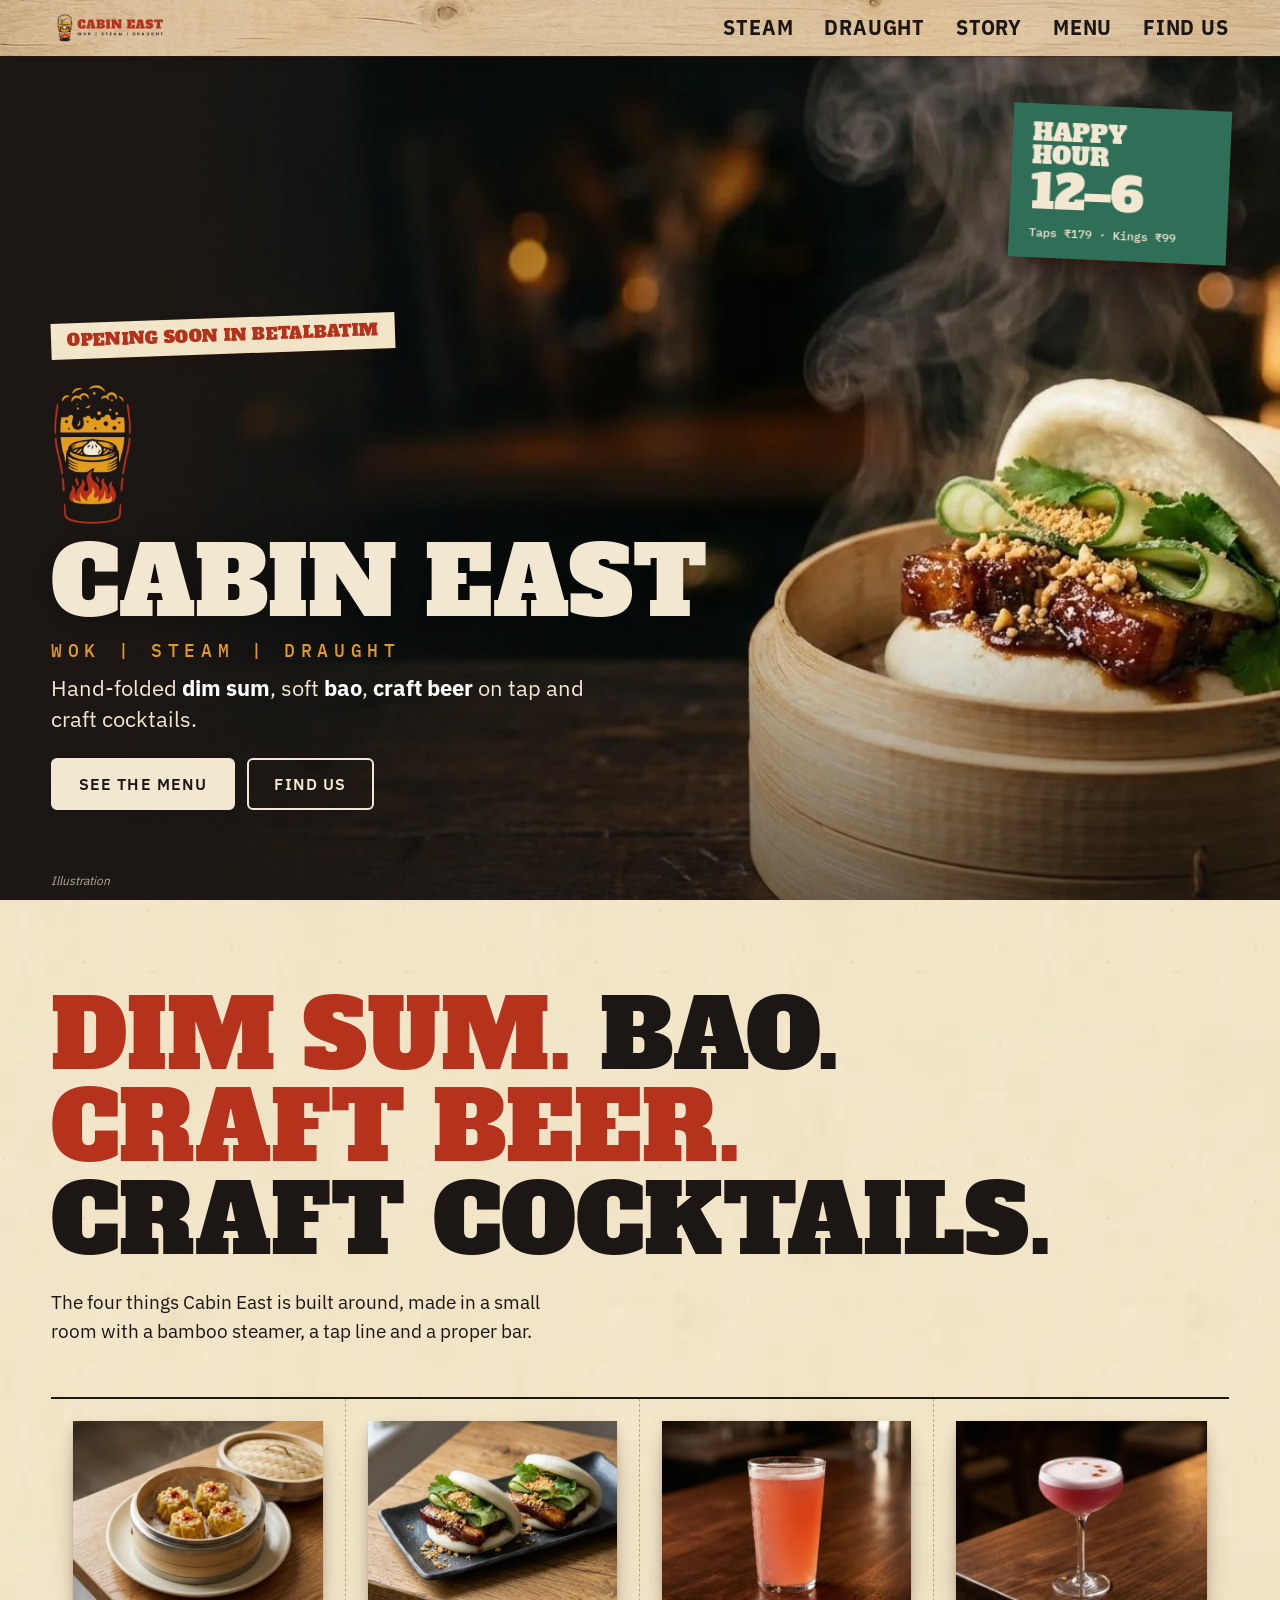
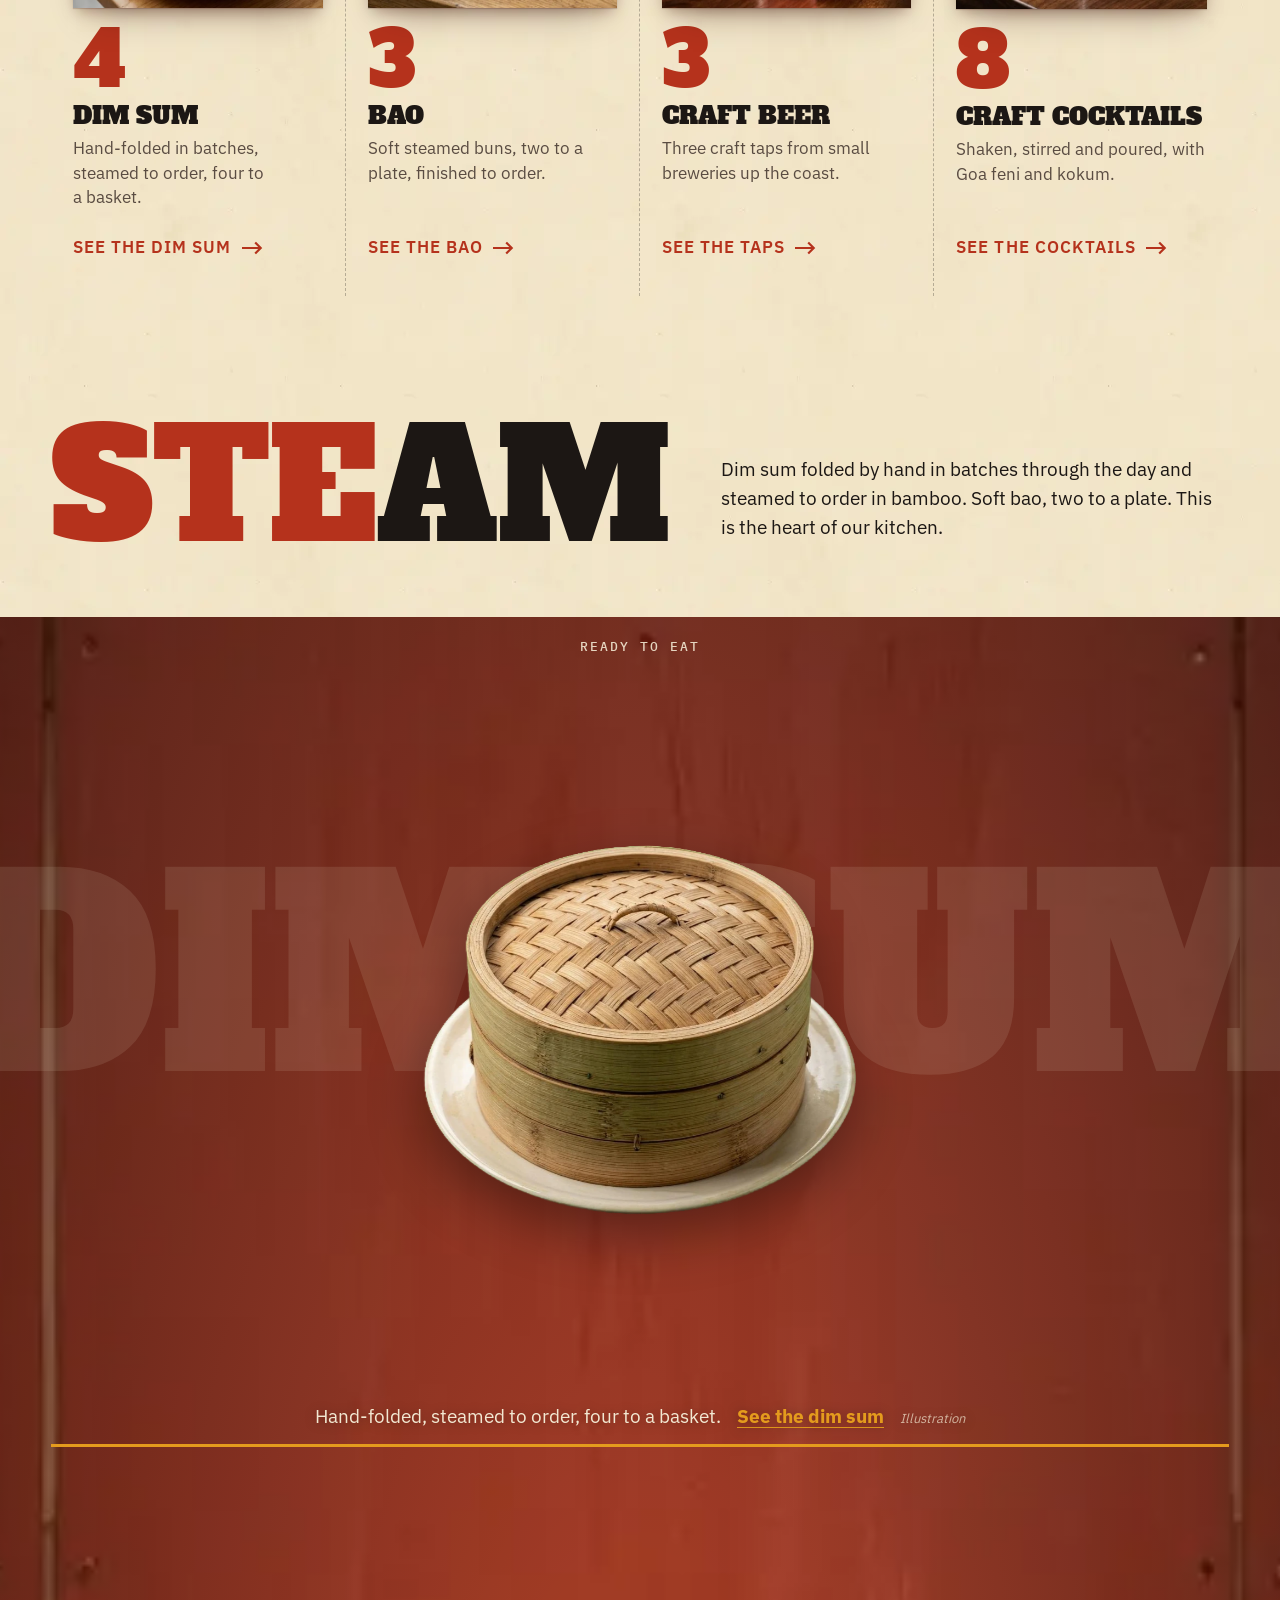
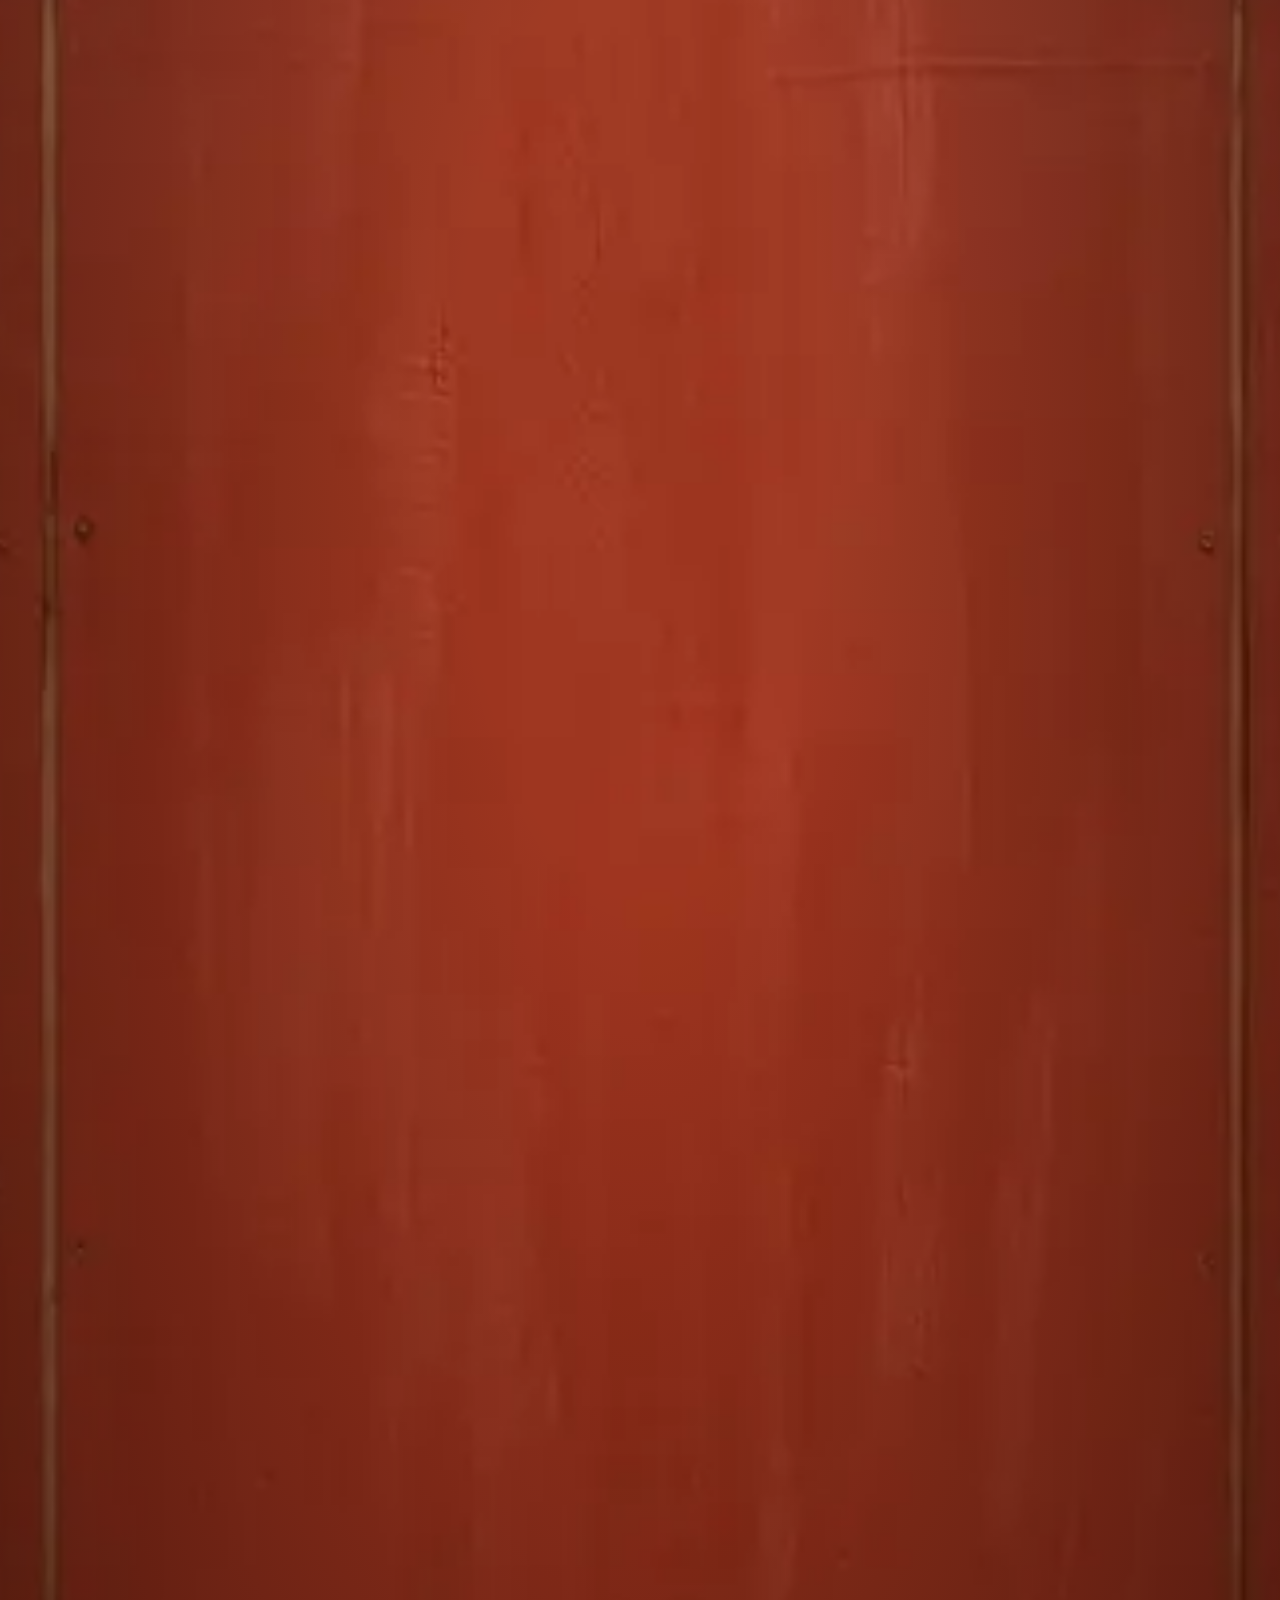
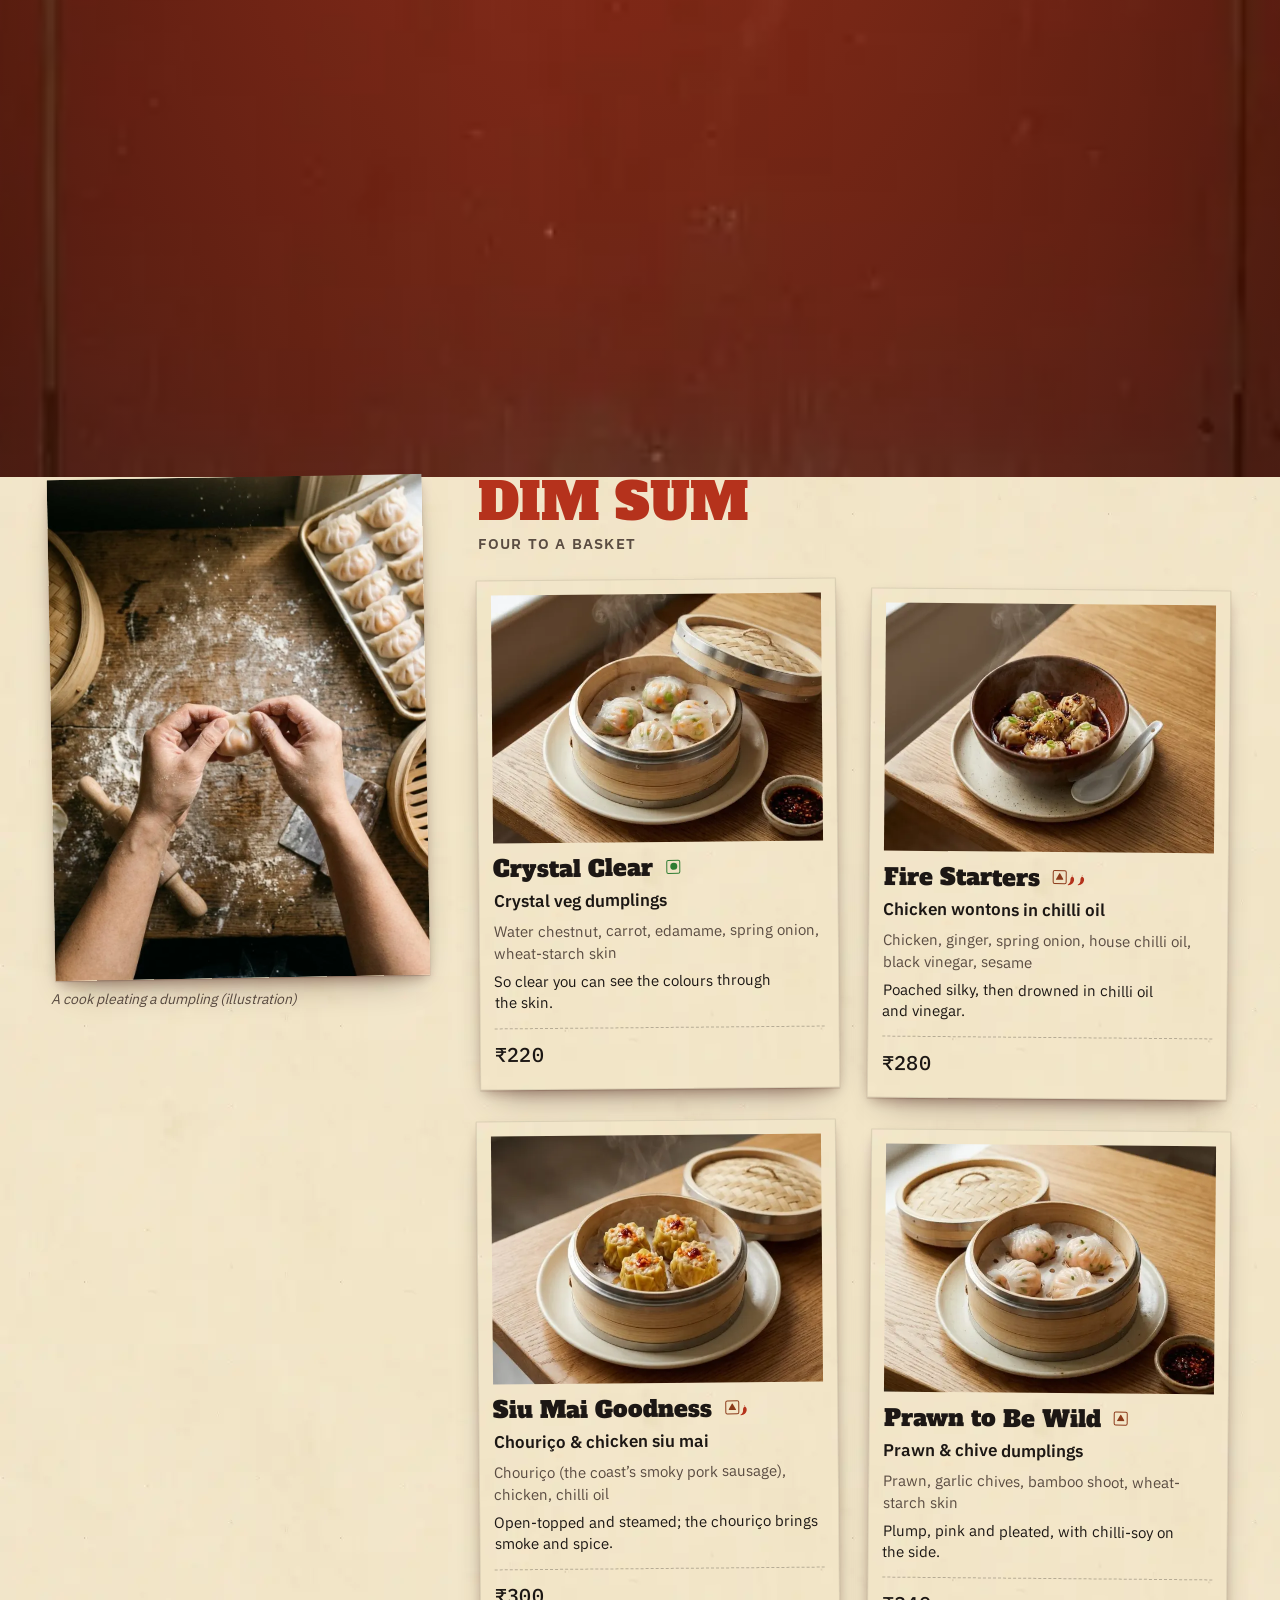
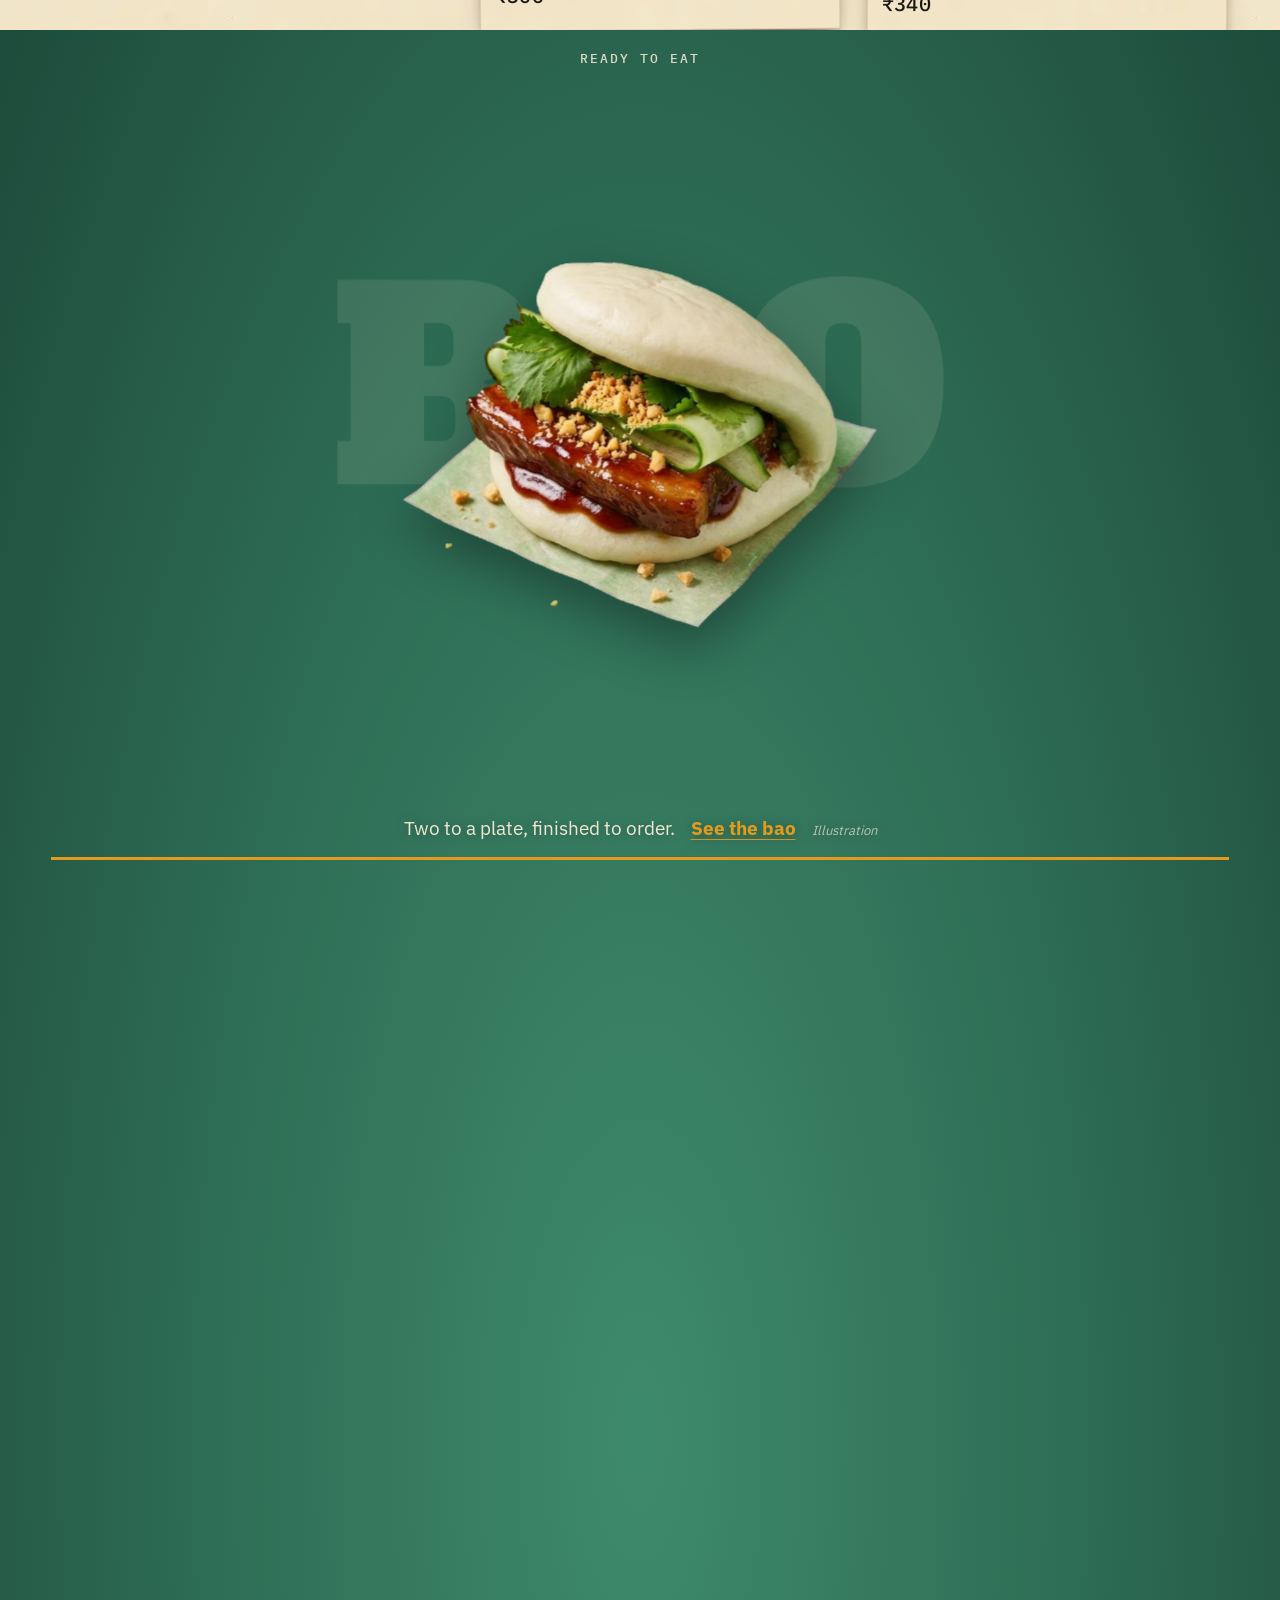
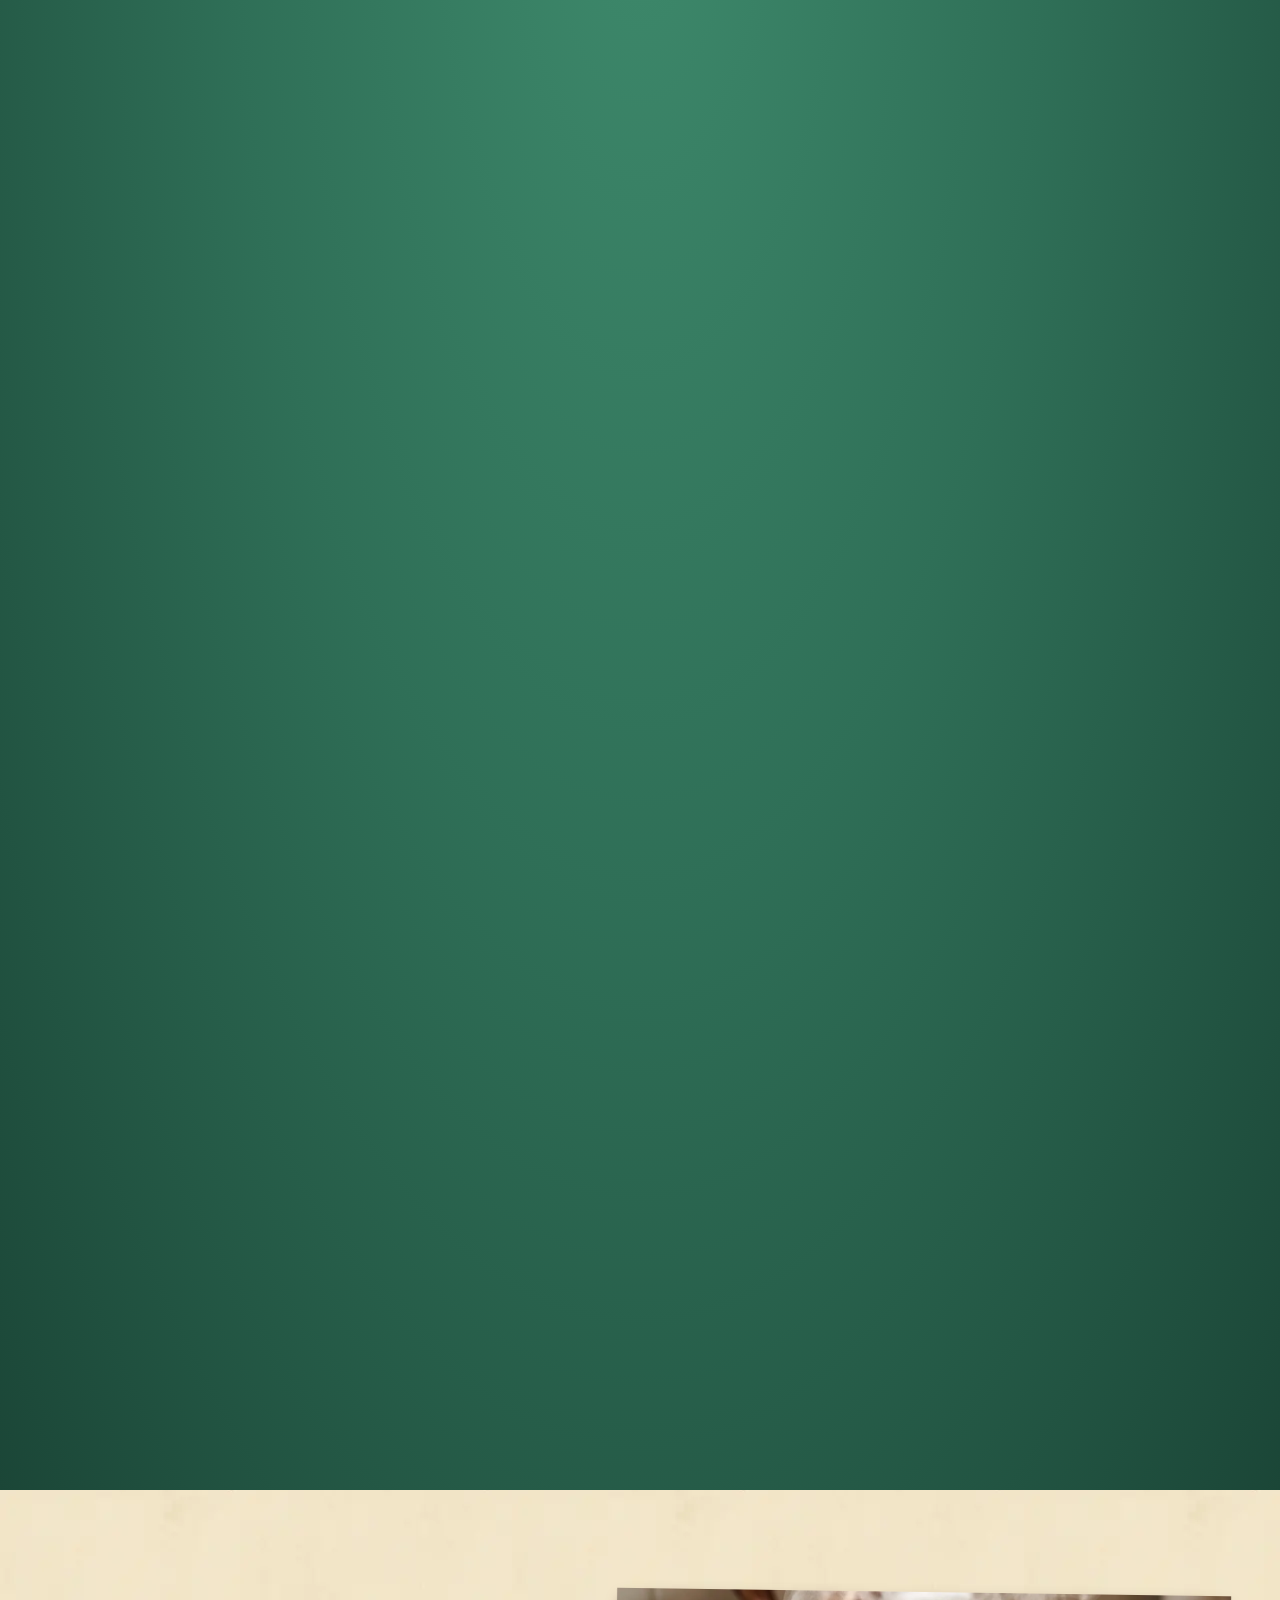
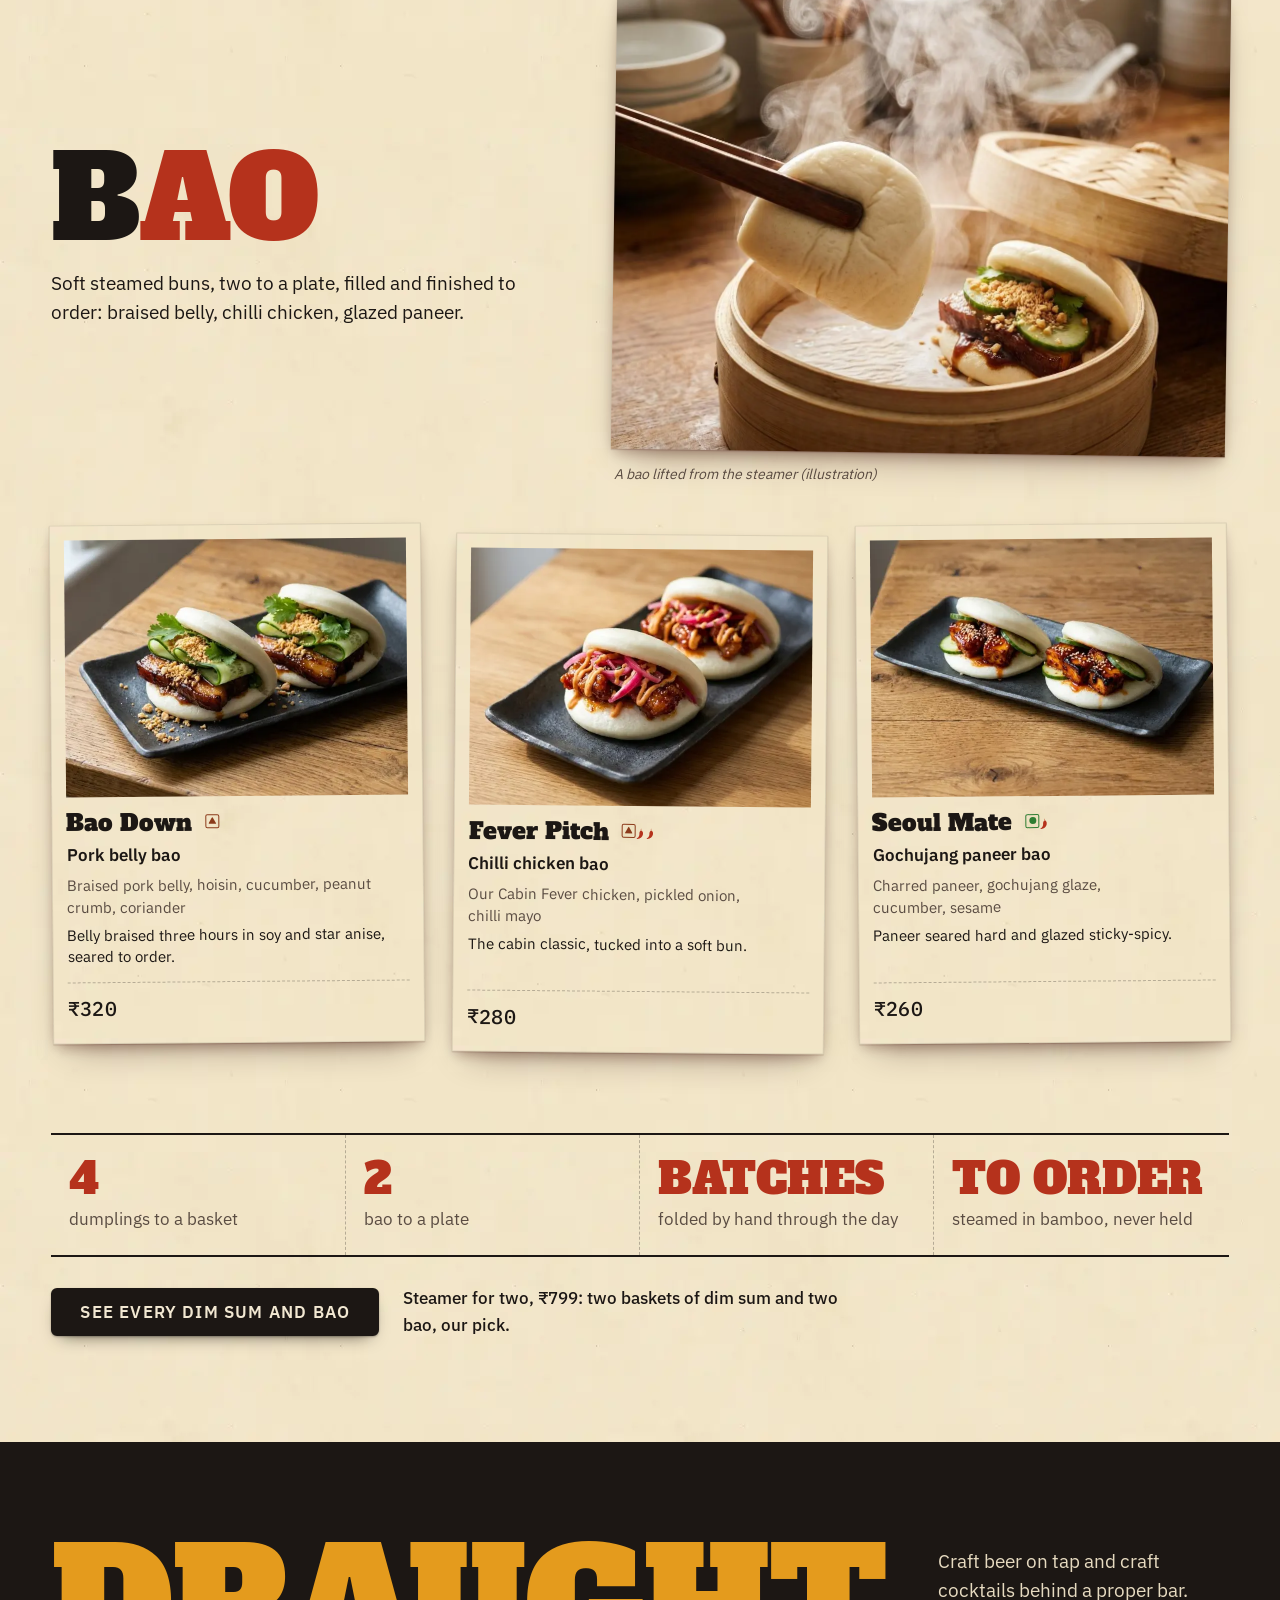
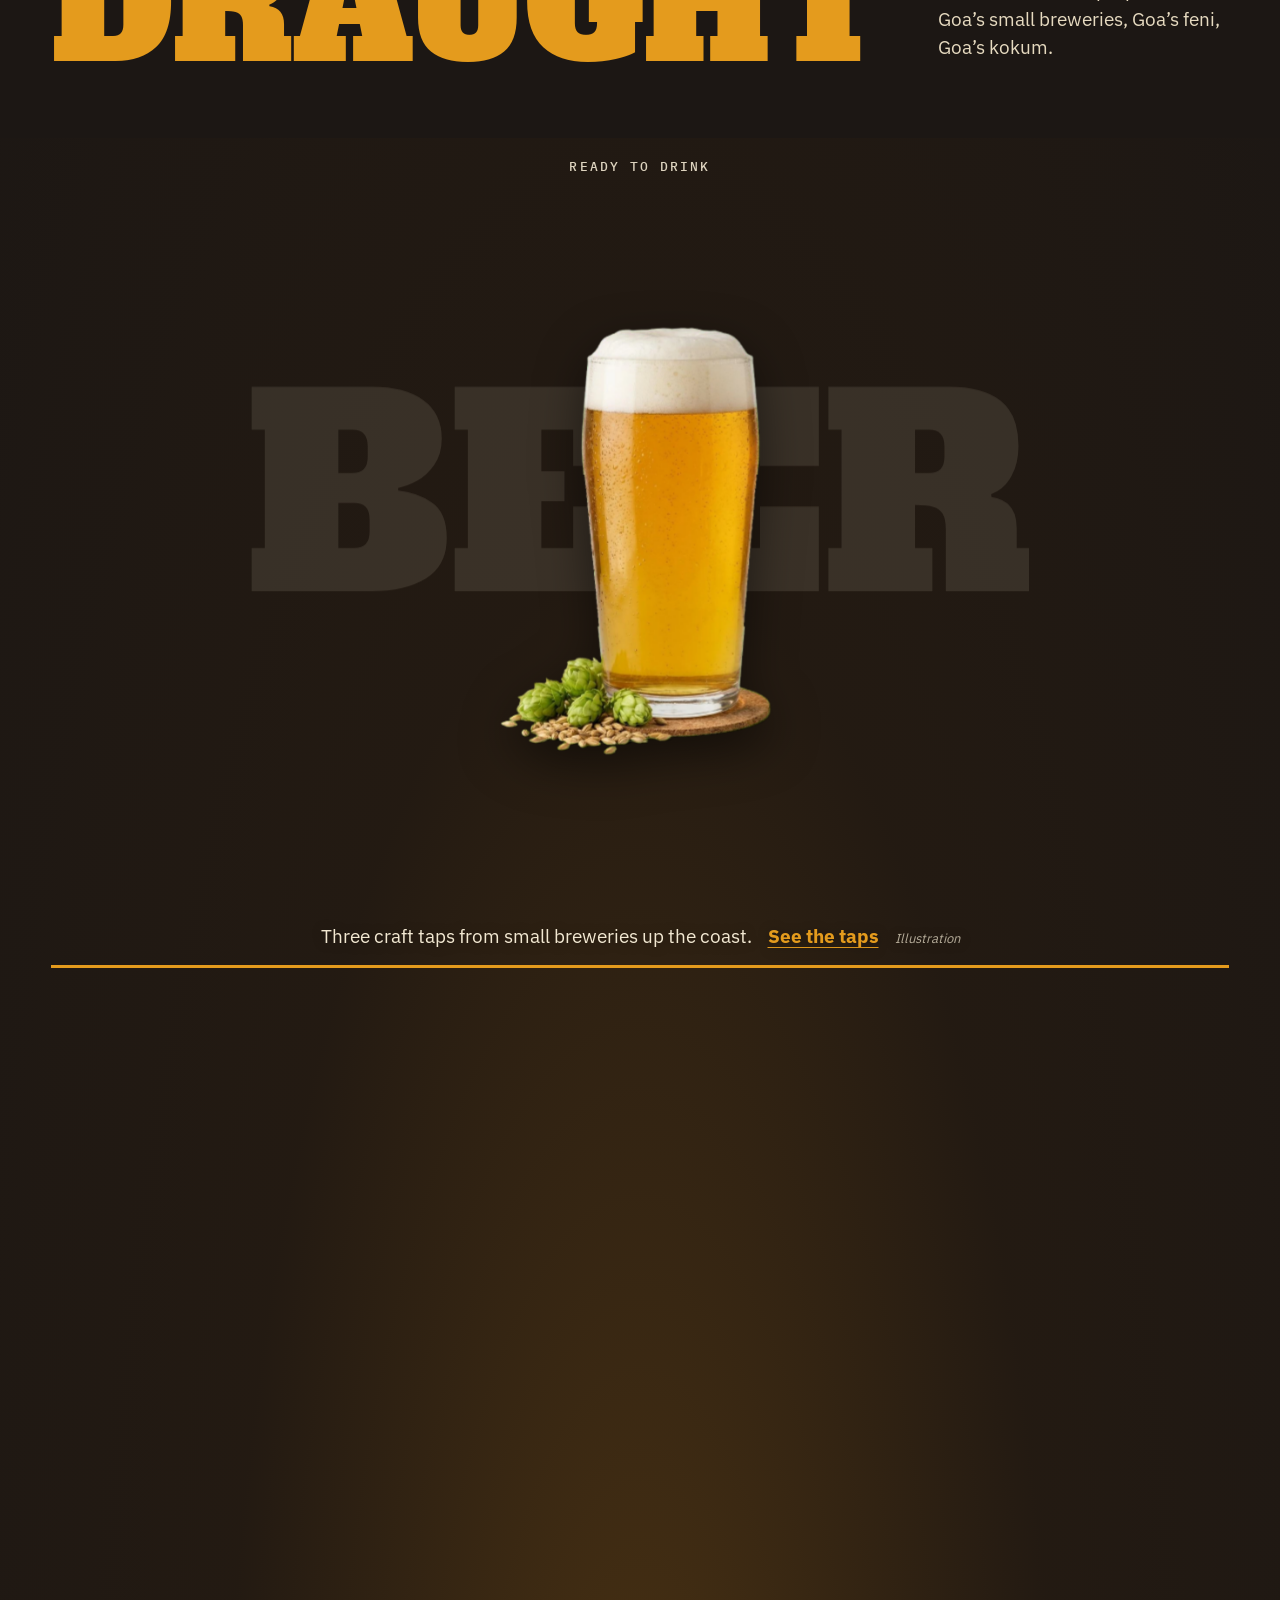
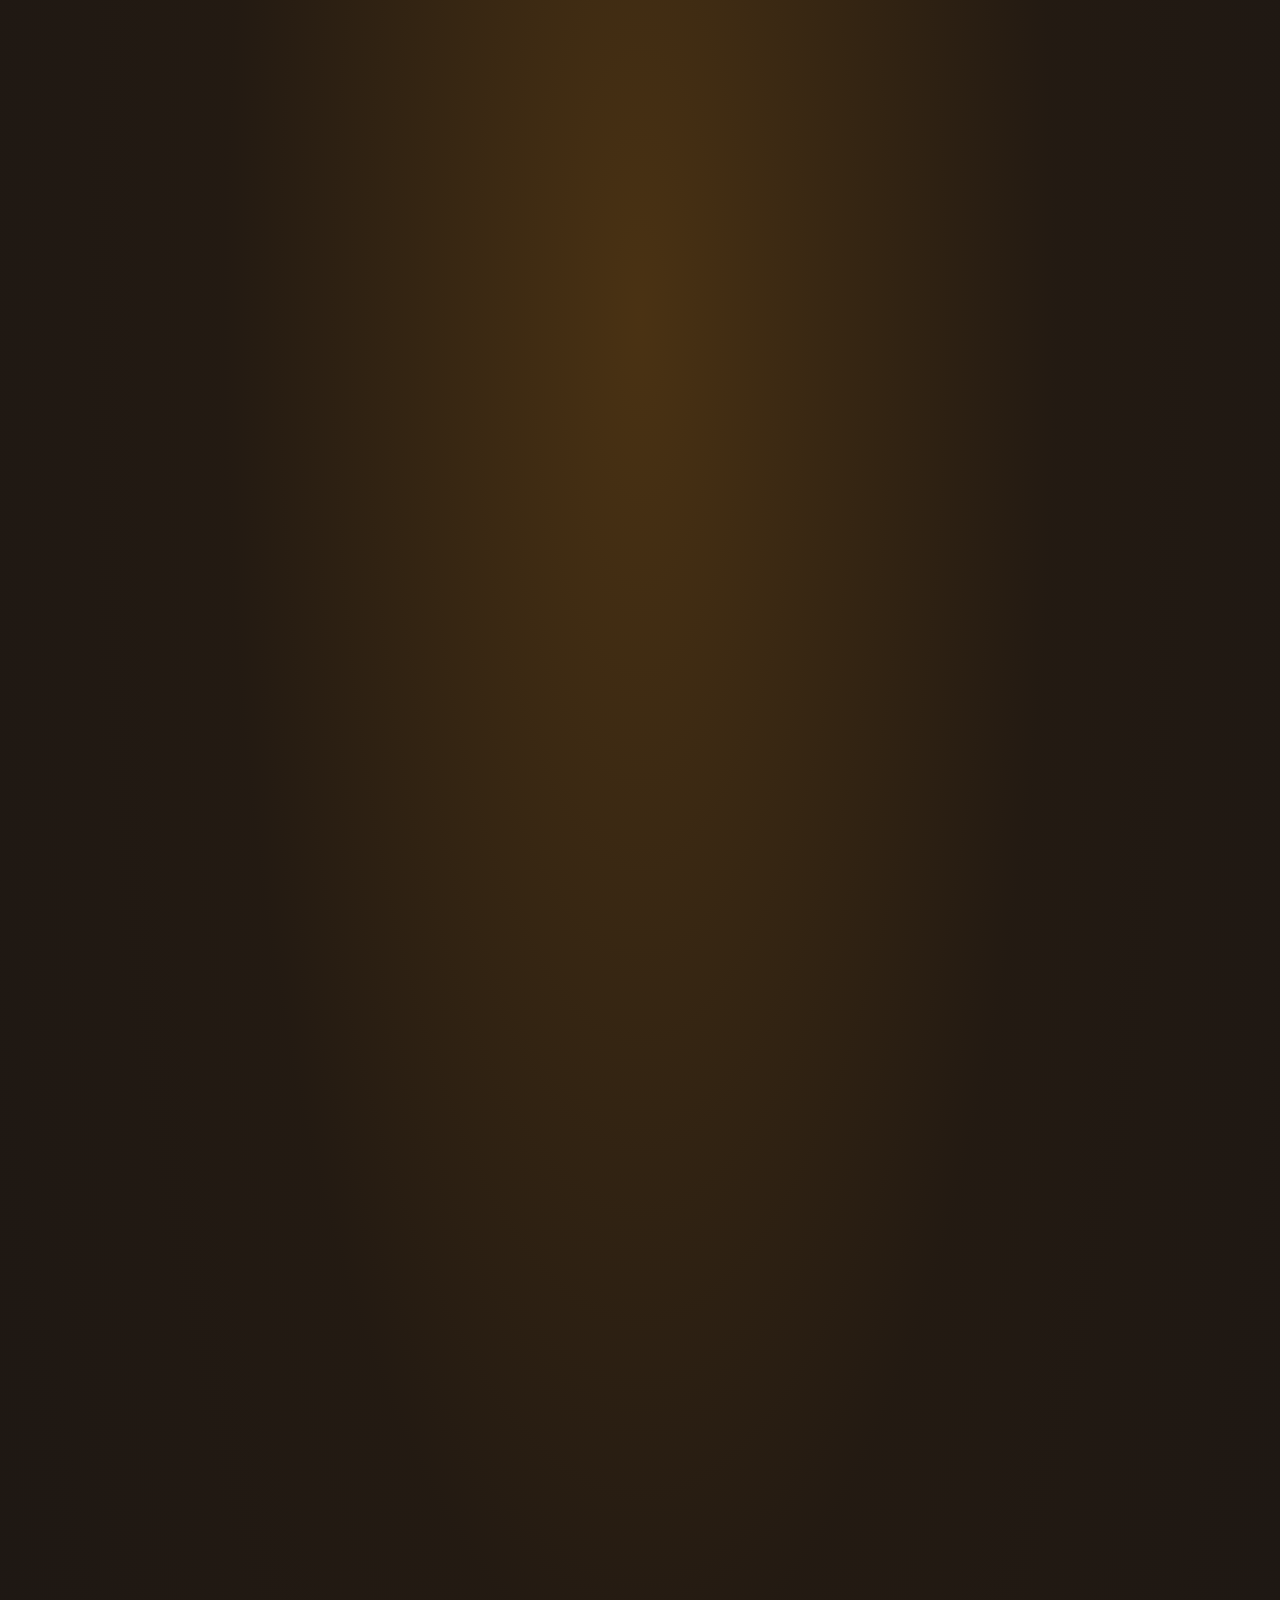
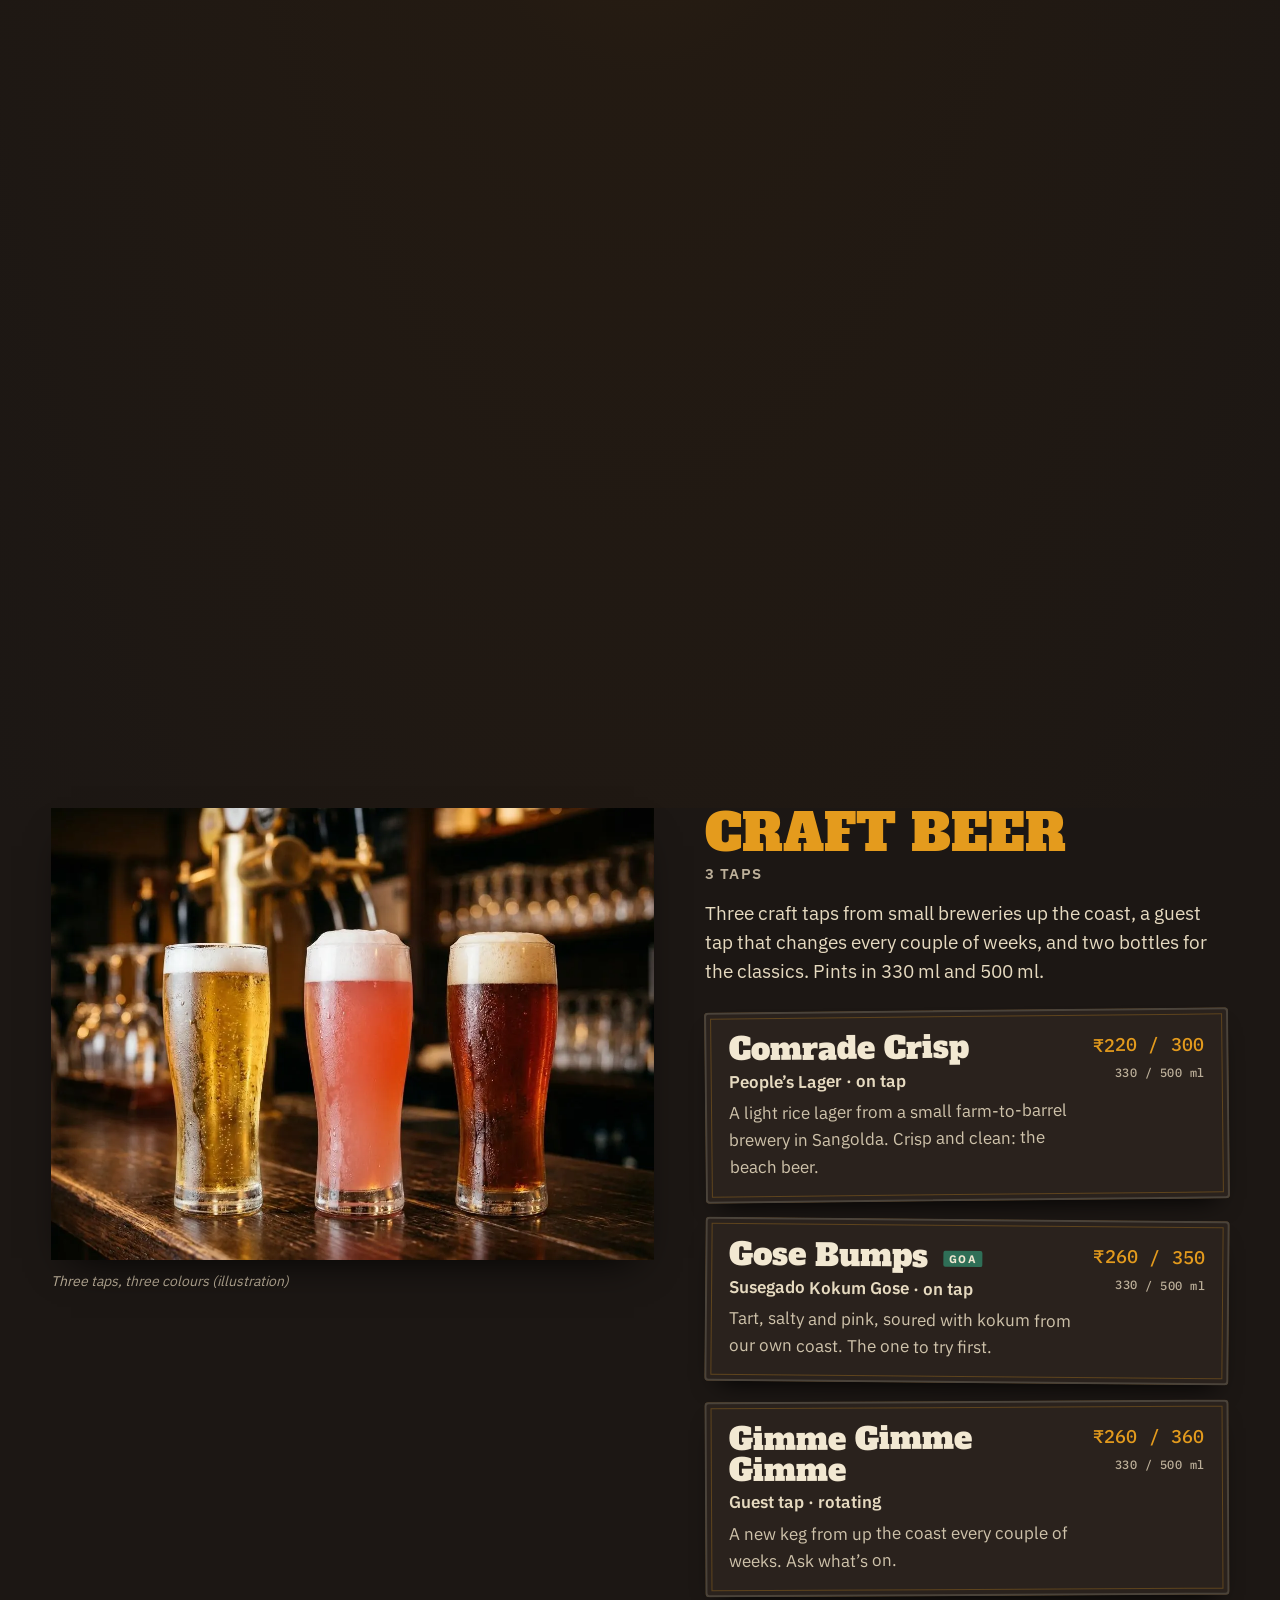
==== commit 81e137e3: "Hero: steaming bao video (Flow image + animation) replaces the wok toss; Opening soon stays a small " ====
--- a/index.html
+++ b/index.html
@@ -32,7 +32,7 @@
 
 <!-- HERO: the wok toss, full width -->
 <section class="hero" aria-labelledby="hero-title">
-  <video class="hero-video" data-loop autoplay muted loop playsinline preload="auto" poster="assets/img/wok-fire.webp" width="1280" height="720" aria-hidden="true" tabindex="-1"><source src="assets/video/hero-wok.mp4" type="video/mp4"></video>
+  <video class="hero-video" data-loop autoplay muted loop playsinline preload="auto" poster="assets/img/hero-bao.webp" width="1280" height="720" aria-hidden="true" tabindex="-1"><source src="assets/video/hero-bao.mp4" type="video/mp4"></video>
   <div class="hero-shade" aria-hidden="true"></div>
   <div class="hero-inner">
     <p class="hero-stamp">Opening soon in Betalbatim</p>
--- a/assets/site.css
+++ b/assets/site.css
@@ -685,3 +685,22 @@
 .hero .main-actions { margin-top: 10px; justify-content: flex-start; }
 .hero .main-actions .btn { font-size: 1rem; min-height: 52px; padding: 0 1.6em; flex: 0 0 auto; }
 @media (max-width: 820px) { .hero-title { font-size: clamp(3.2rem, 17vw, 5rem); } .hero .main-actions .btn { flex: 1 1 140px; } }
+
+/* hero v2: the steaming bao sits on the right, the headline on the left */
+.hero-video { object-position: 50% 50%; width: 90%; left: auto; right: 0; -webkit-mask-image: linear-gradient(90deg, transparent, #000 22%); mask-image: linear-gradient(90deg, transparent, #000 22%); }
+.hero-shade { background: linear-gradient(90deg, rgba(28, 23, 20, .55) 0%, rgba(28, 23, 20, .2) 45%, rgba(28, 23, 20, 0) 70%), linear-gradient(0deg, rgba(28, 23, 20, .55), rgba(28, 23, 20, 0) 35%); }
+.hero-title { font-size: clamp(3rem, 7.4vw, 7rem); }
+.hero-happy { bottom: auto; top: clamp(24px, 4vw, 64px); }
+@media (max-width: 820px) {
+  .hero-video { width: 100%; height: 62%; -webkit-mask-image: none; mask-image: none; object-position: 78% 20%; }
+  .hero-shade { background: linear-gradient(0deg, rgba(28, 23, 20, .92) 0%, rgba(28, 23, 20, .7) 38%, rgba(28, 23, 20, 0) 62%); }
+  .hero-icon { display: none; }
+  .hero-inner { padding-top: 0; }
+  .hero-title { font-size: clamp(2.6rem, 13vw, 4rem); }
+  .hero-title span { margin-top: .6em; }
+  .hero-happy { position: absolute; top: 14px; right: 12px; bottom: auto; margin: 0; width: 118px; padding: 10px 12px; }
+  .hero-happy .happy-small { display: none; }
+  .hero-happy .happy-big { font-size: 1.1rem; }
+  .hero .main-actions { flex-wrap: nowrap; }
+  .hero .main-actions .btn { flex: 1 1 0; padding: 0 .6em; }
+}
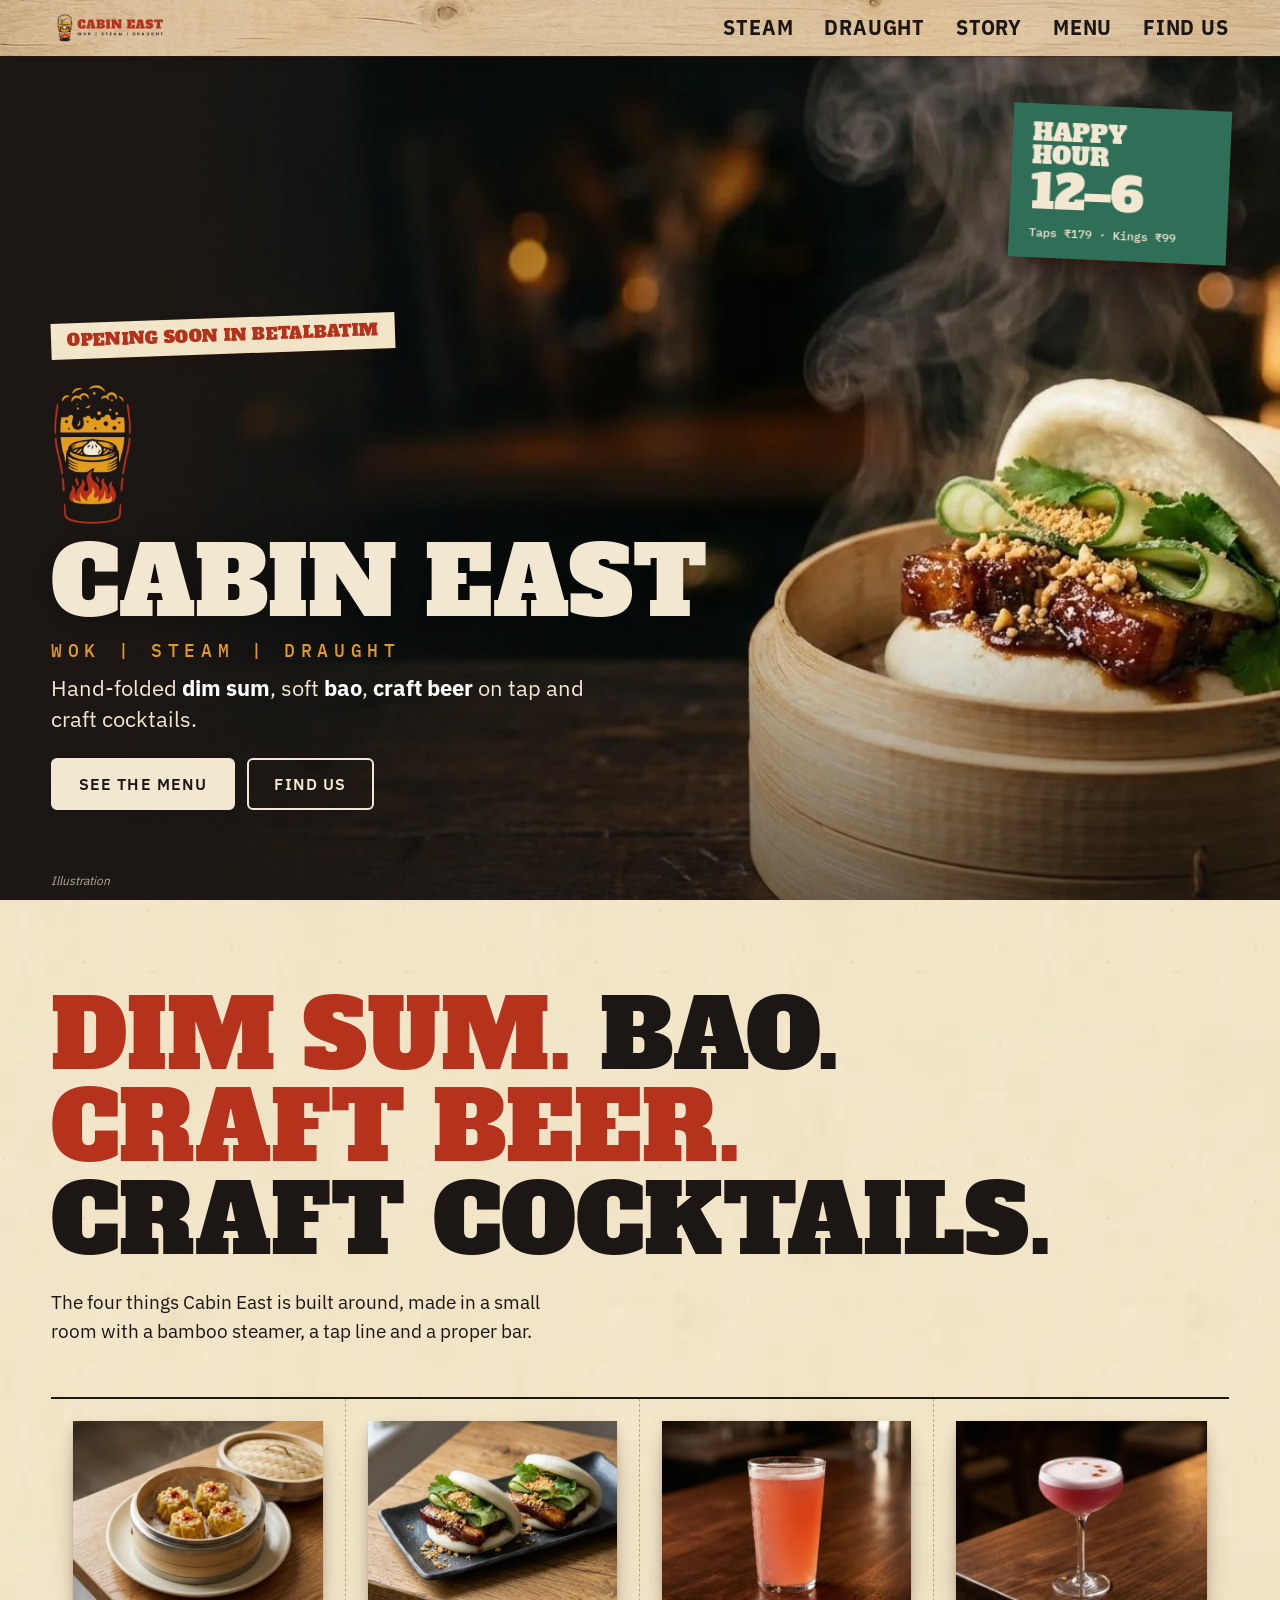
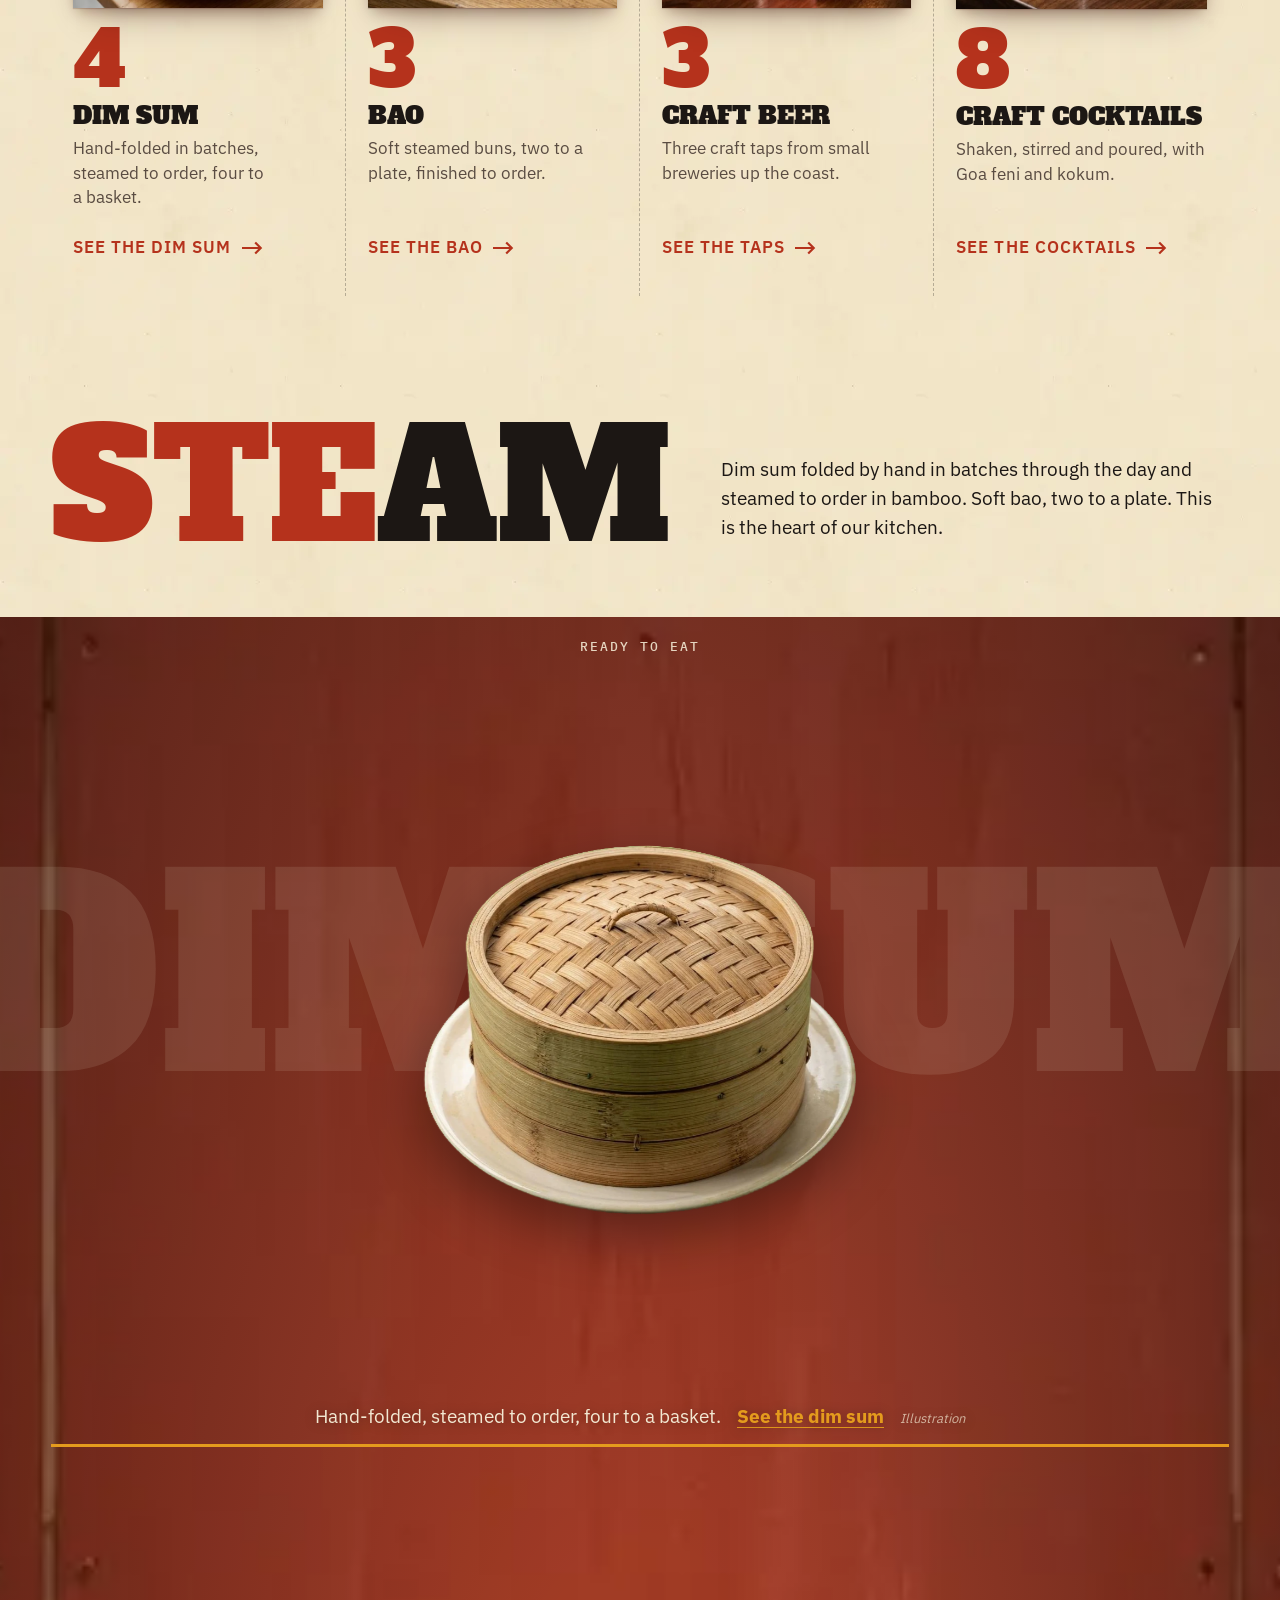
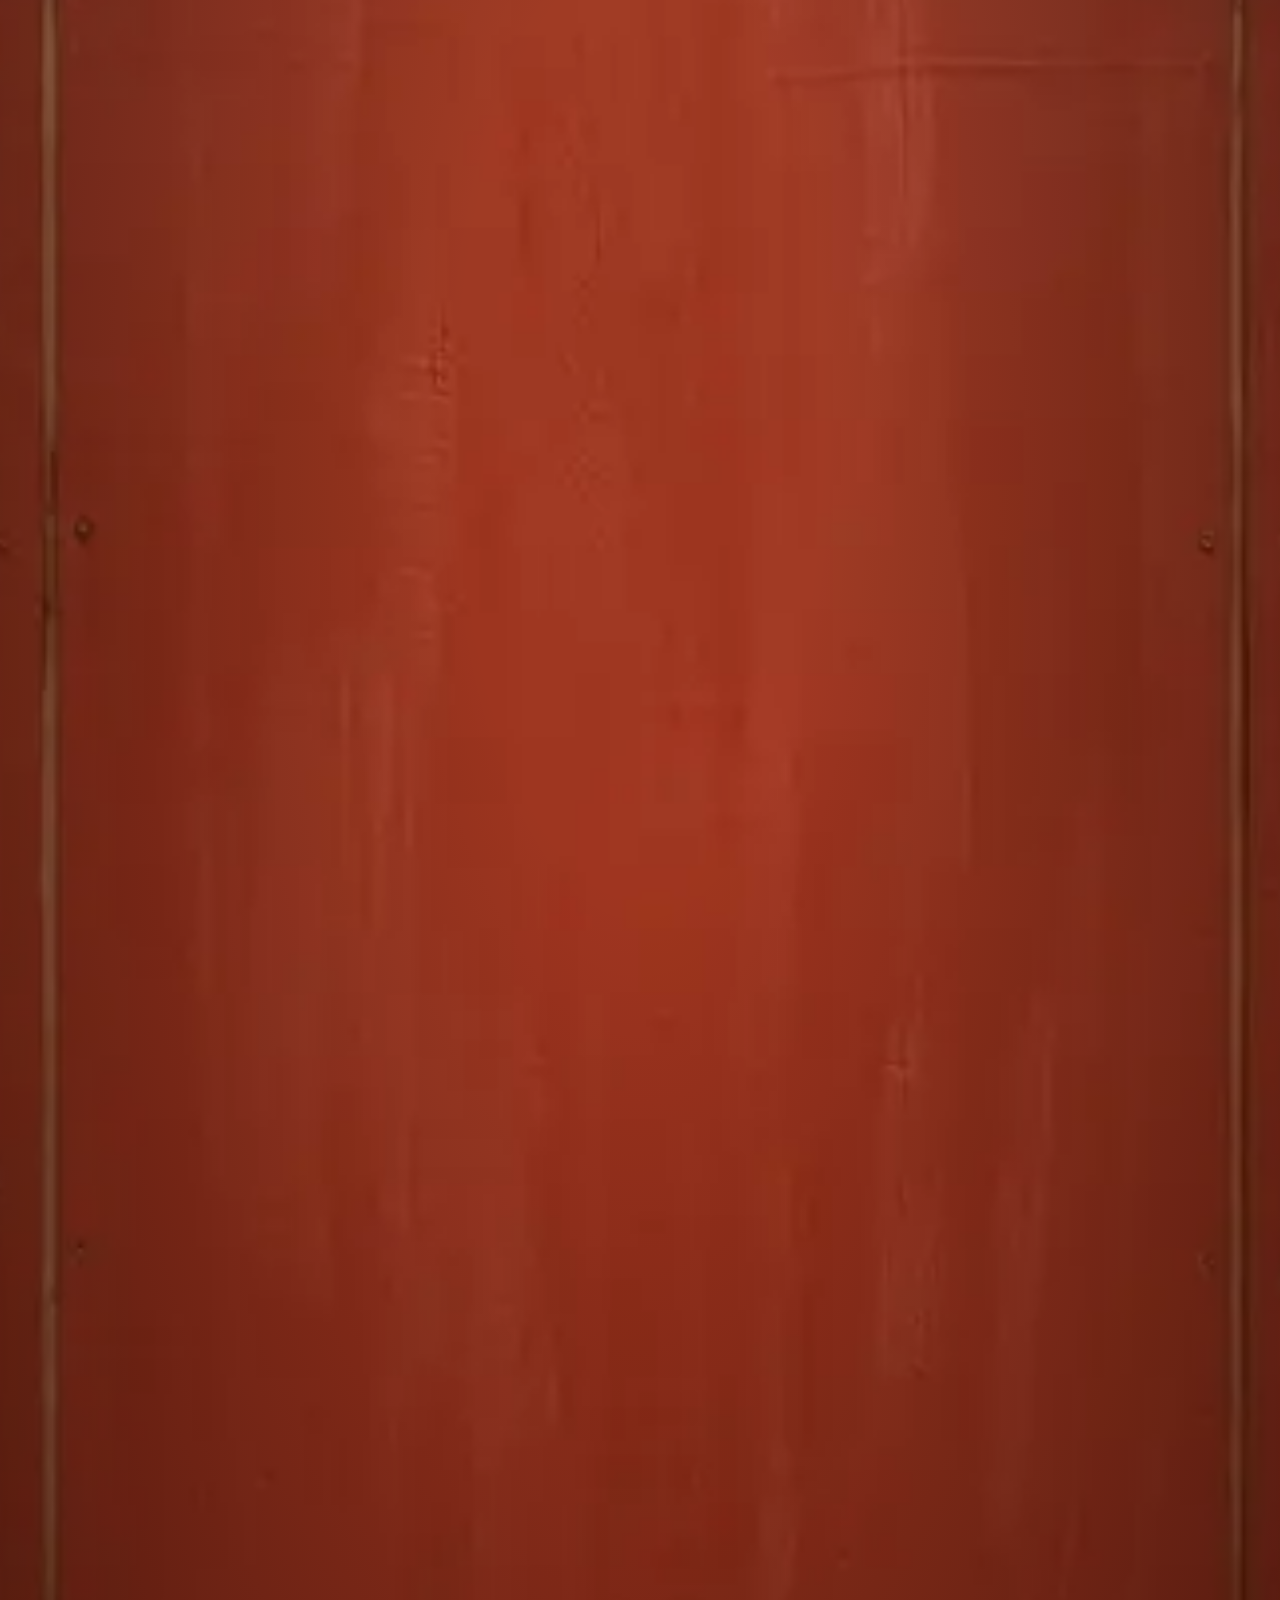
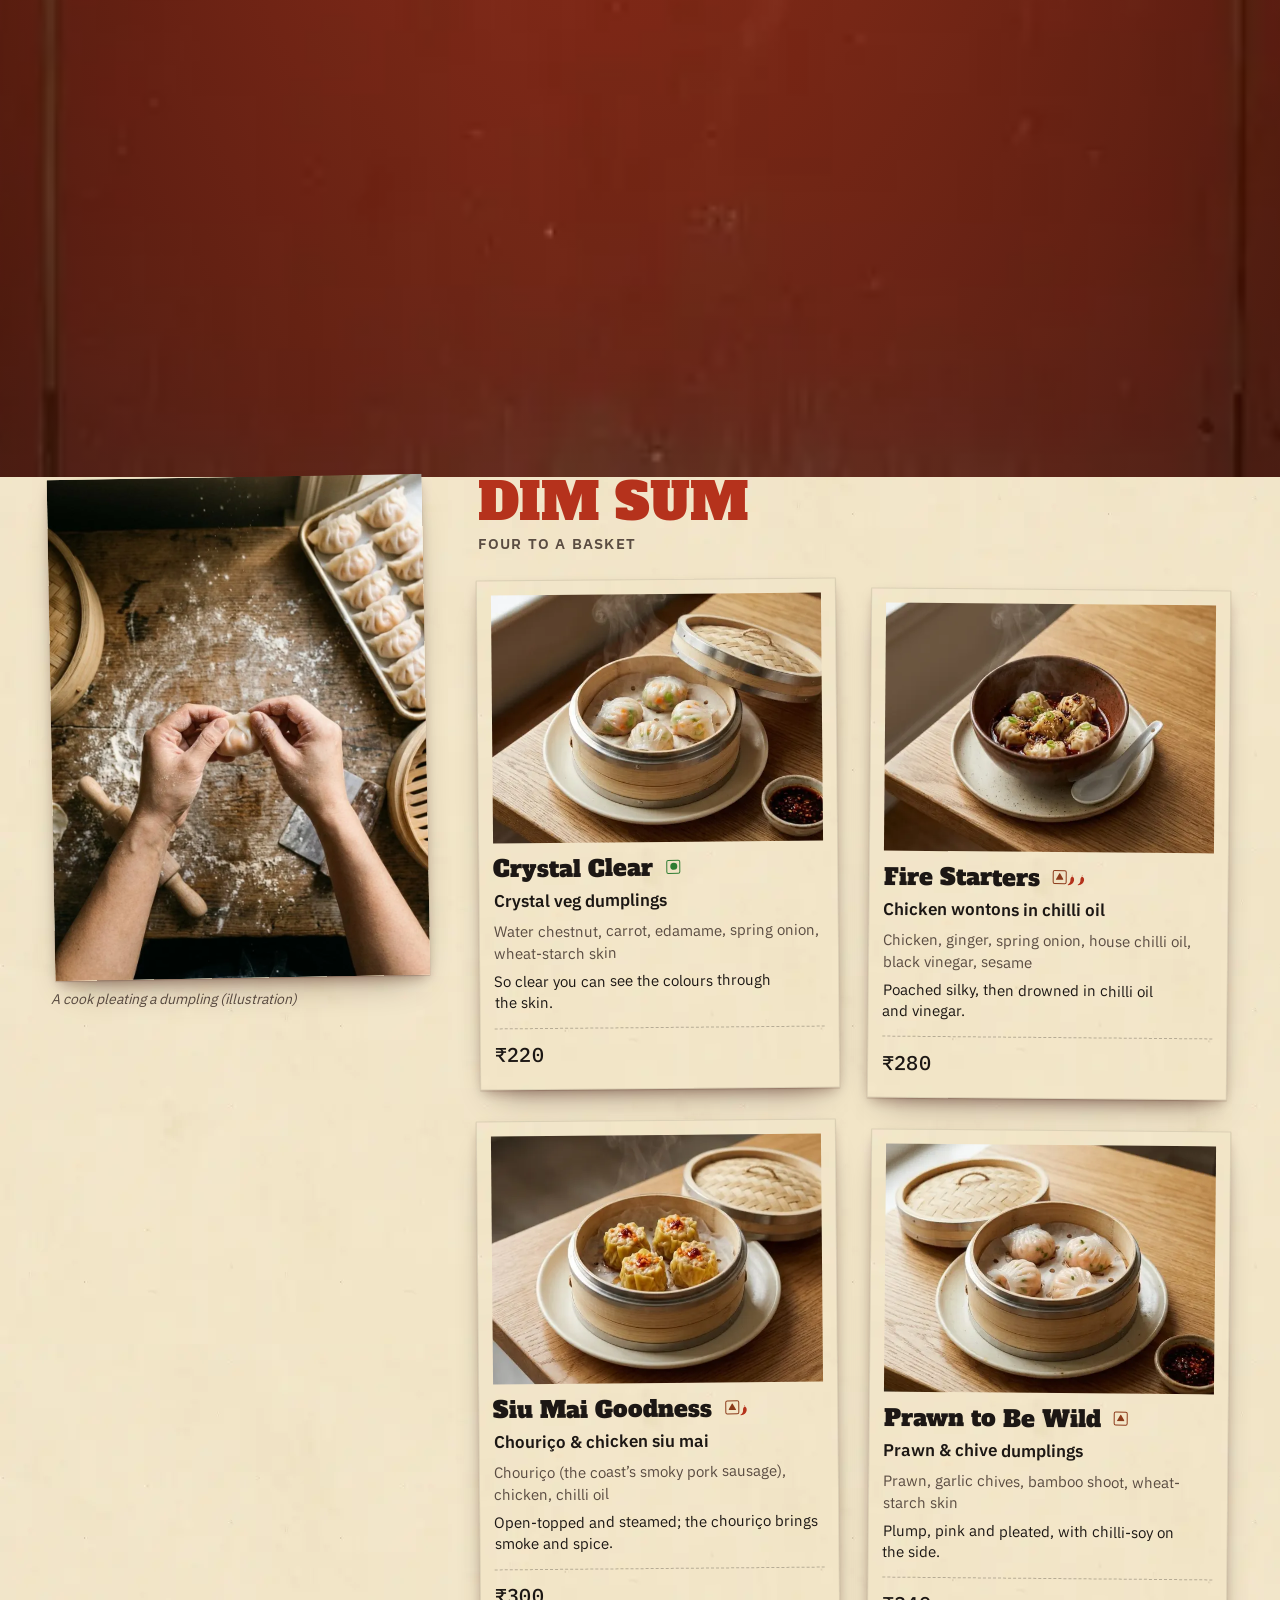
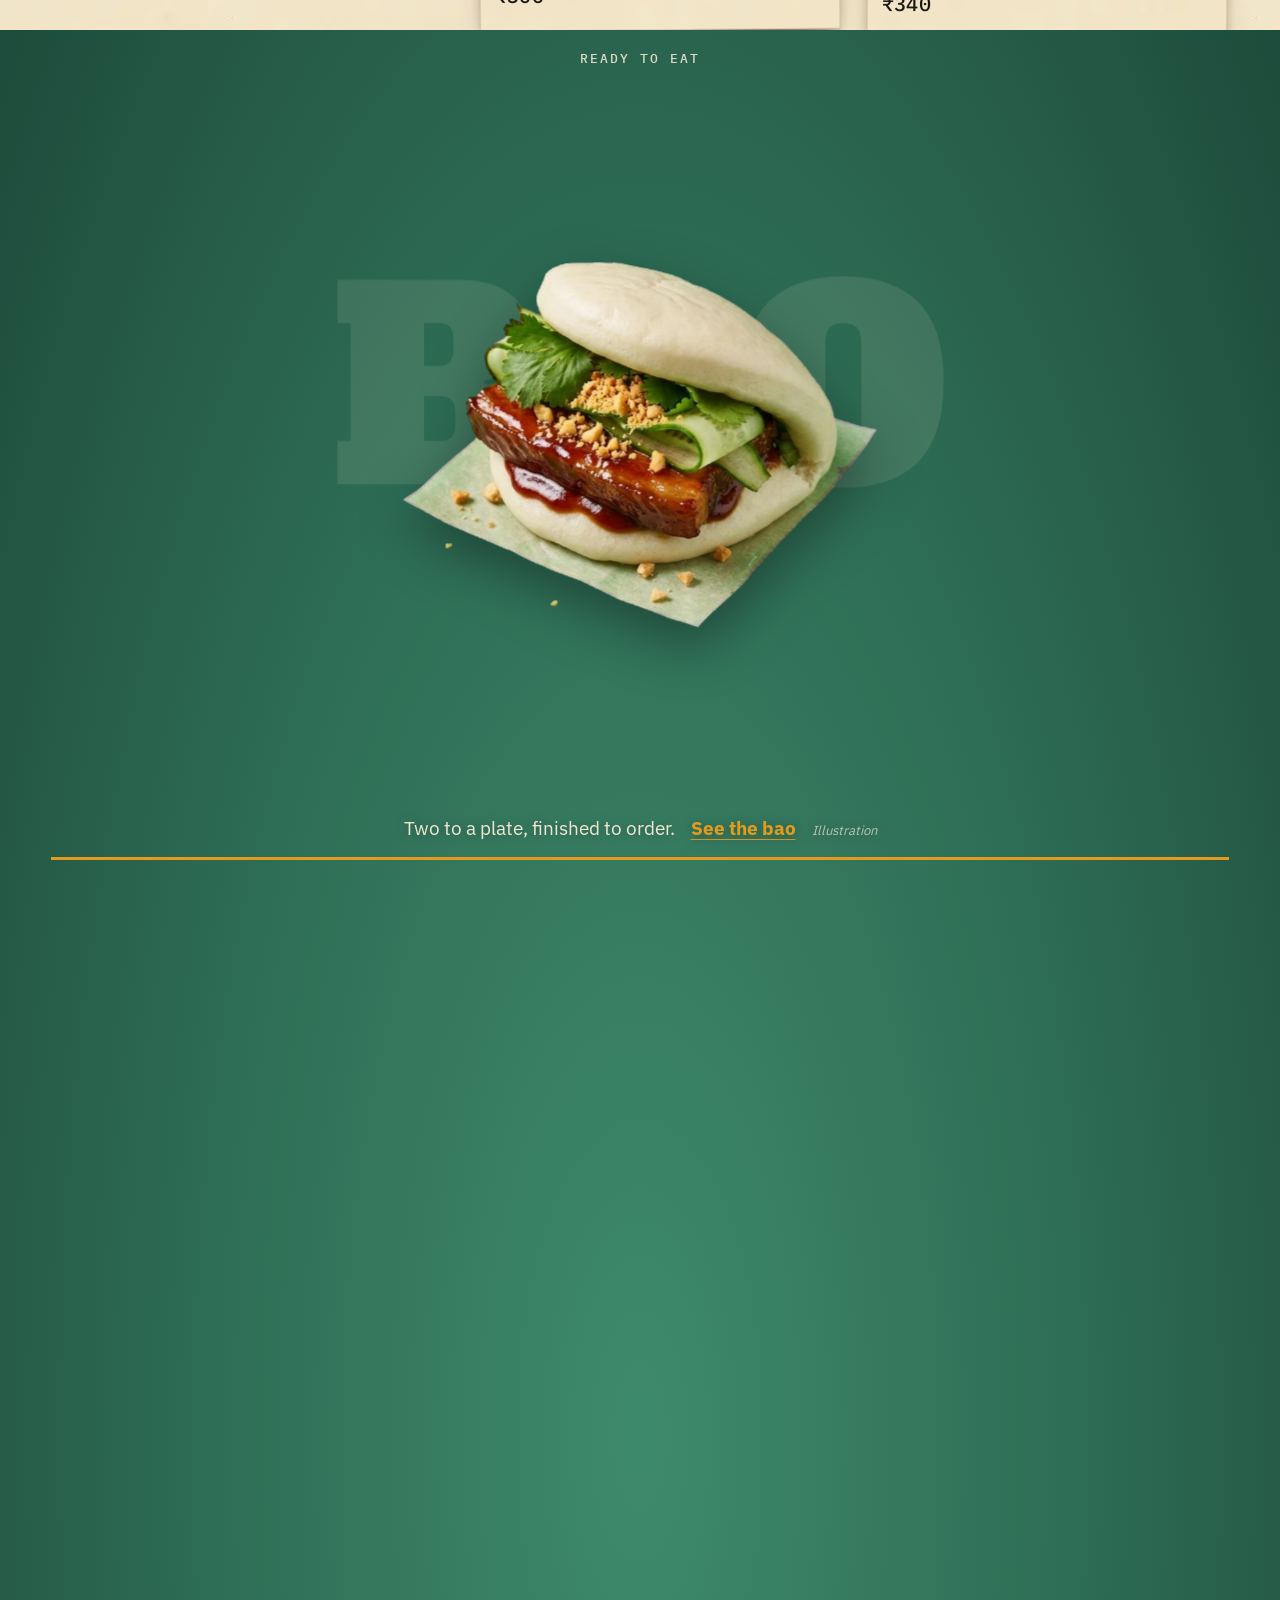
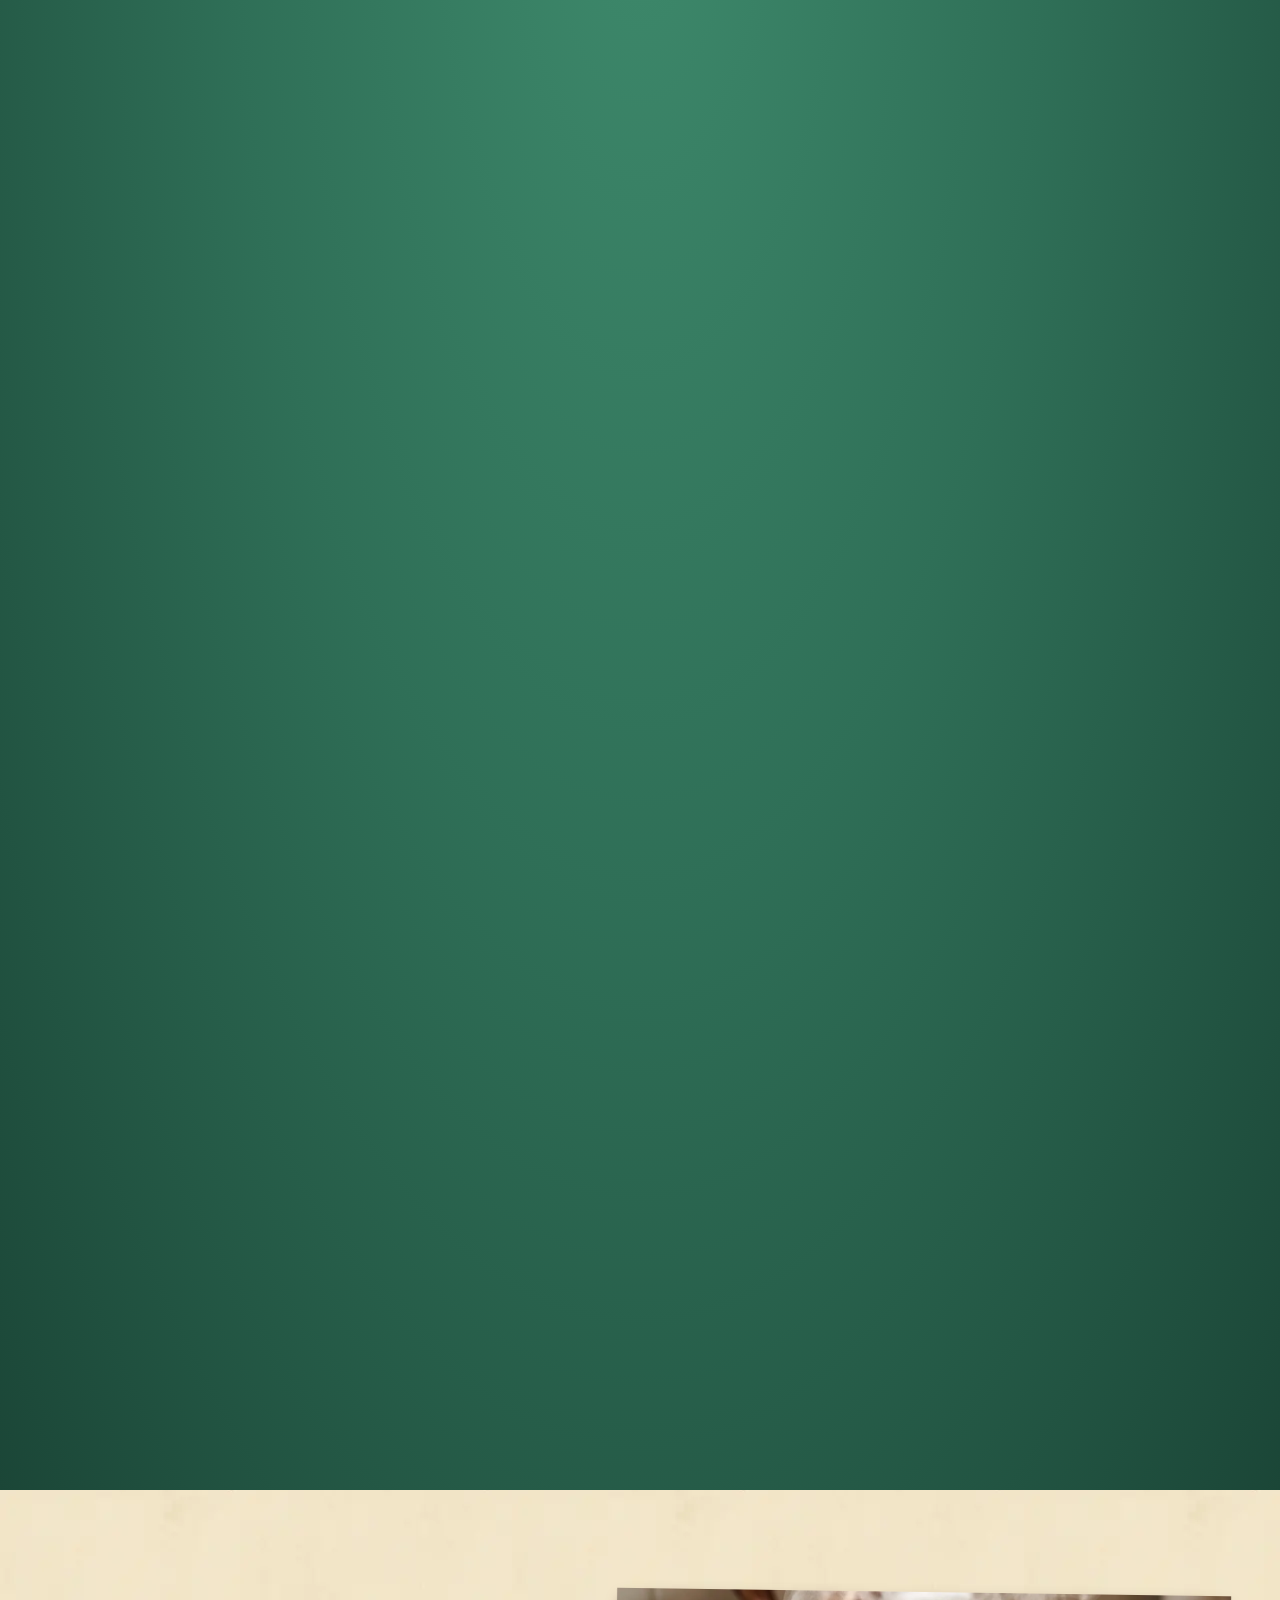
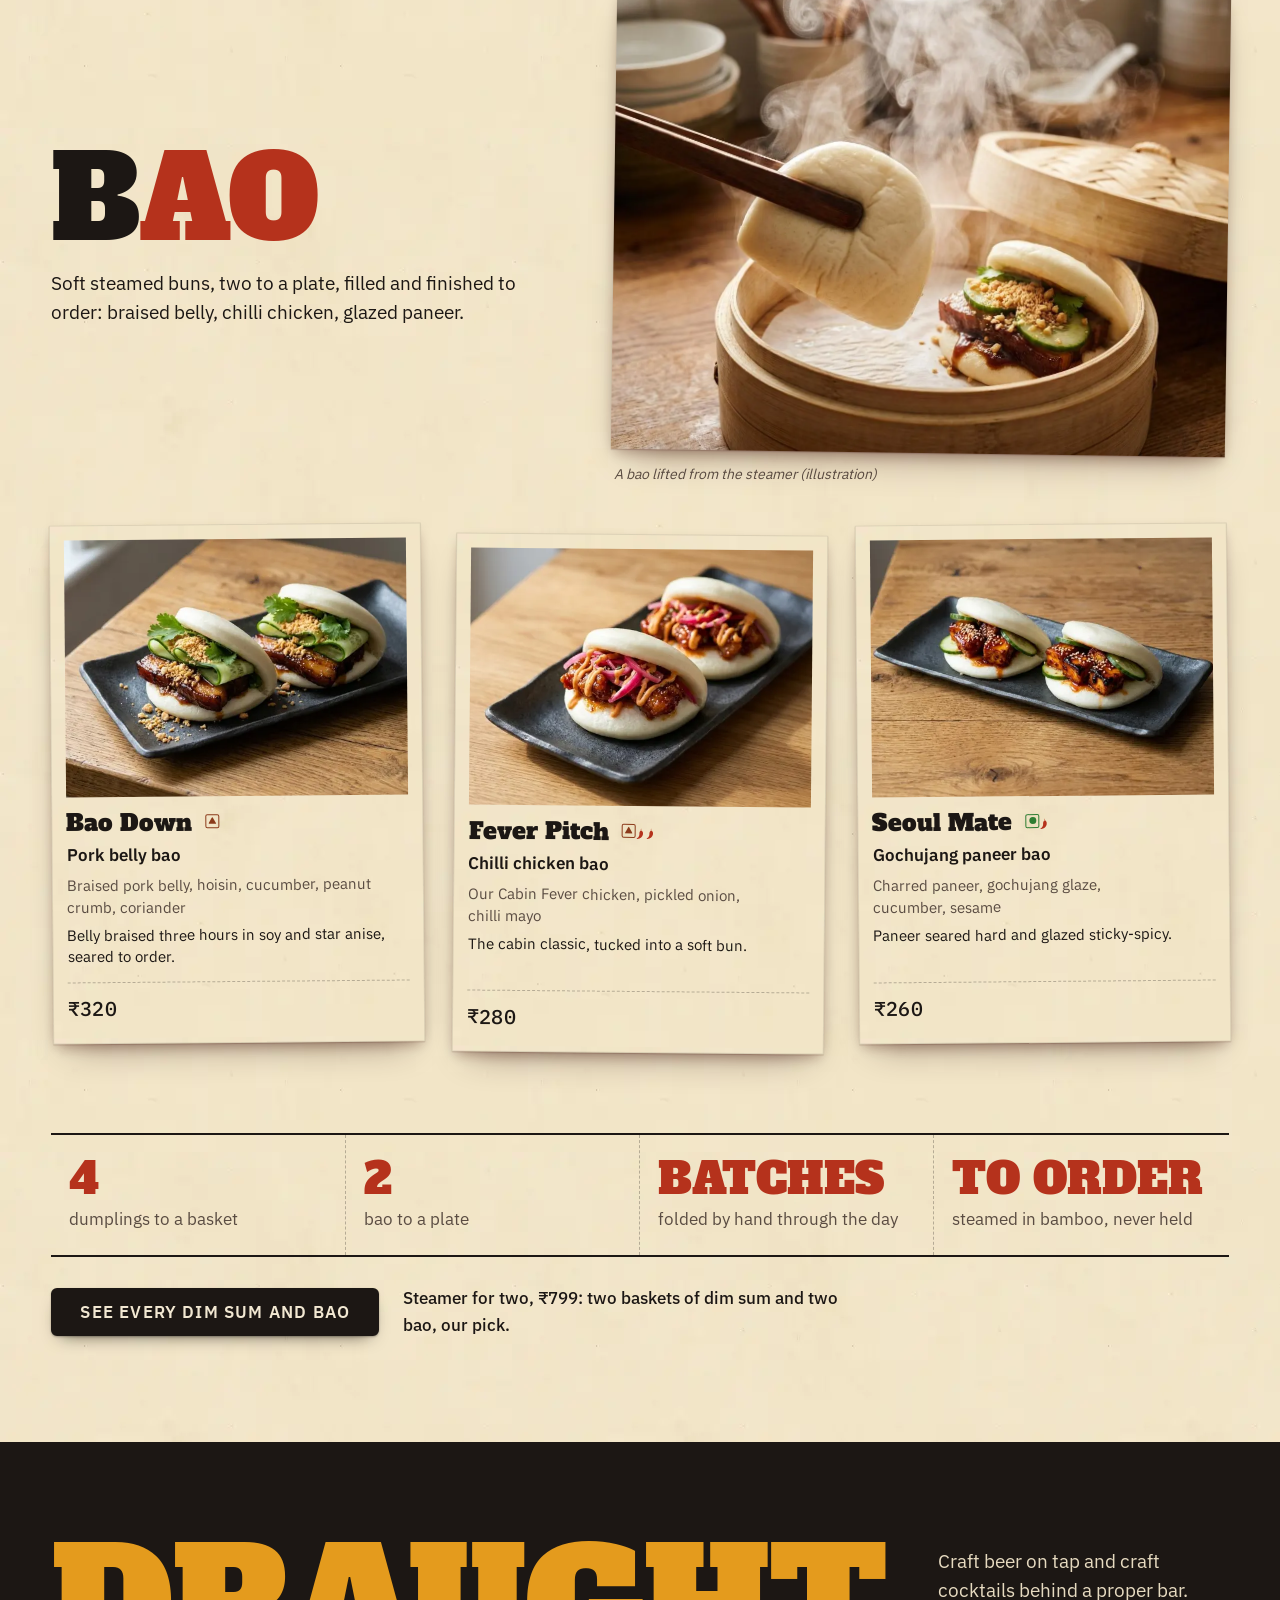
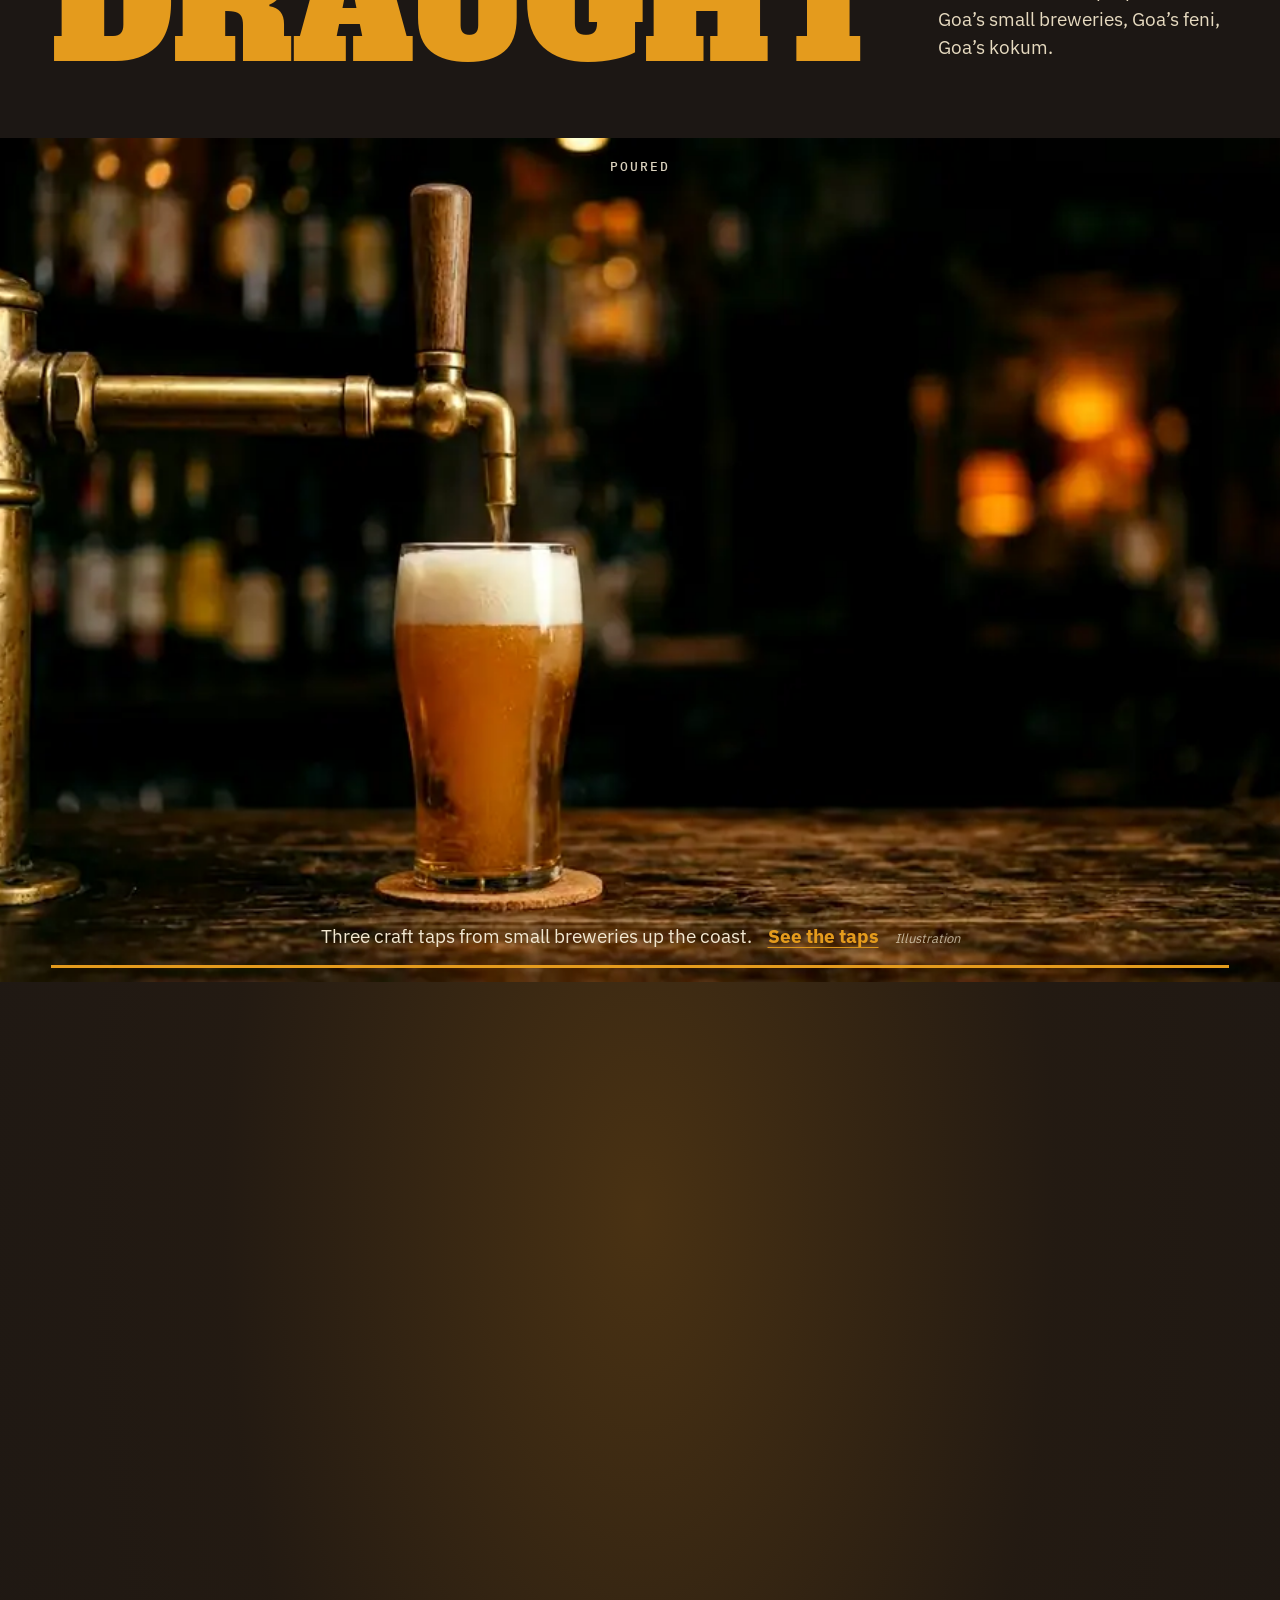
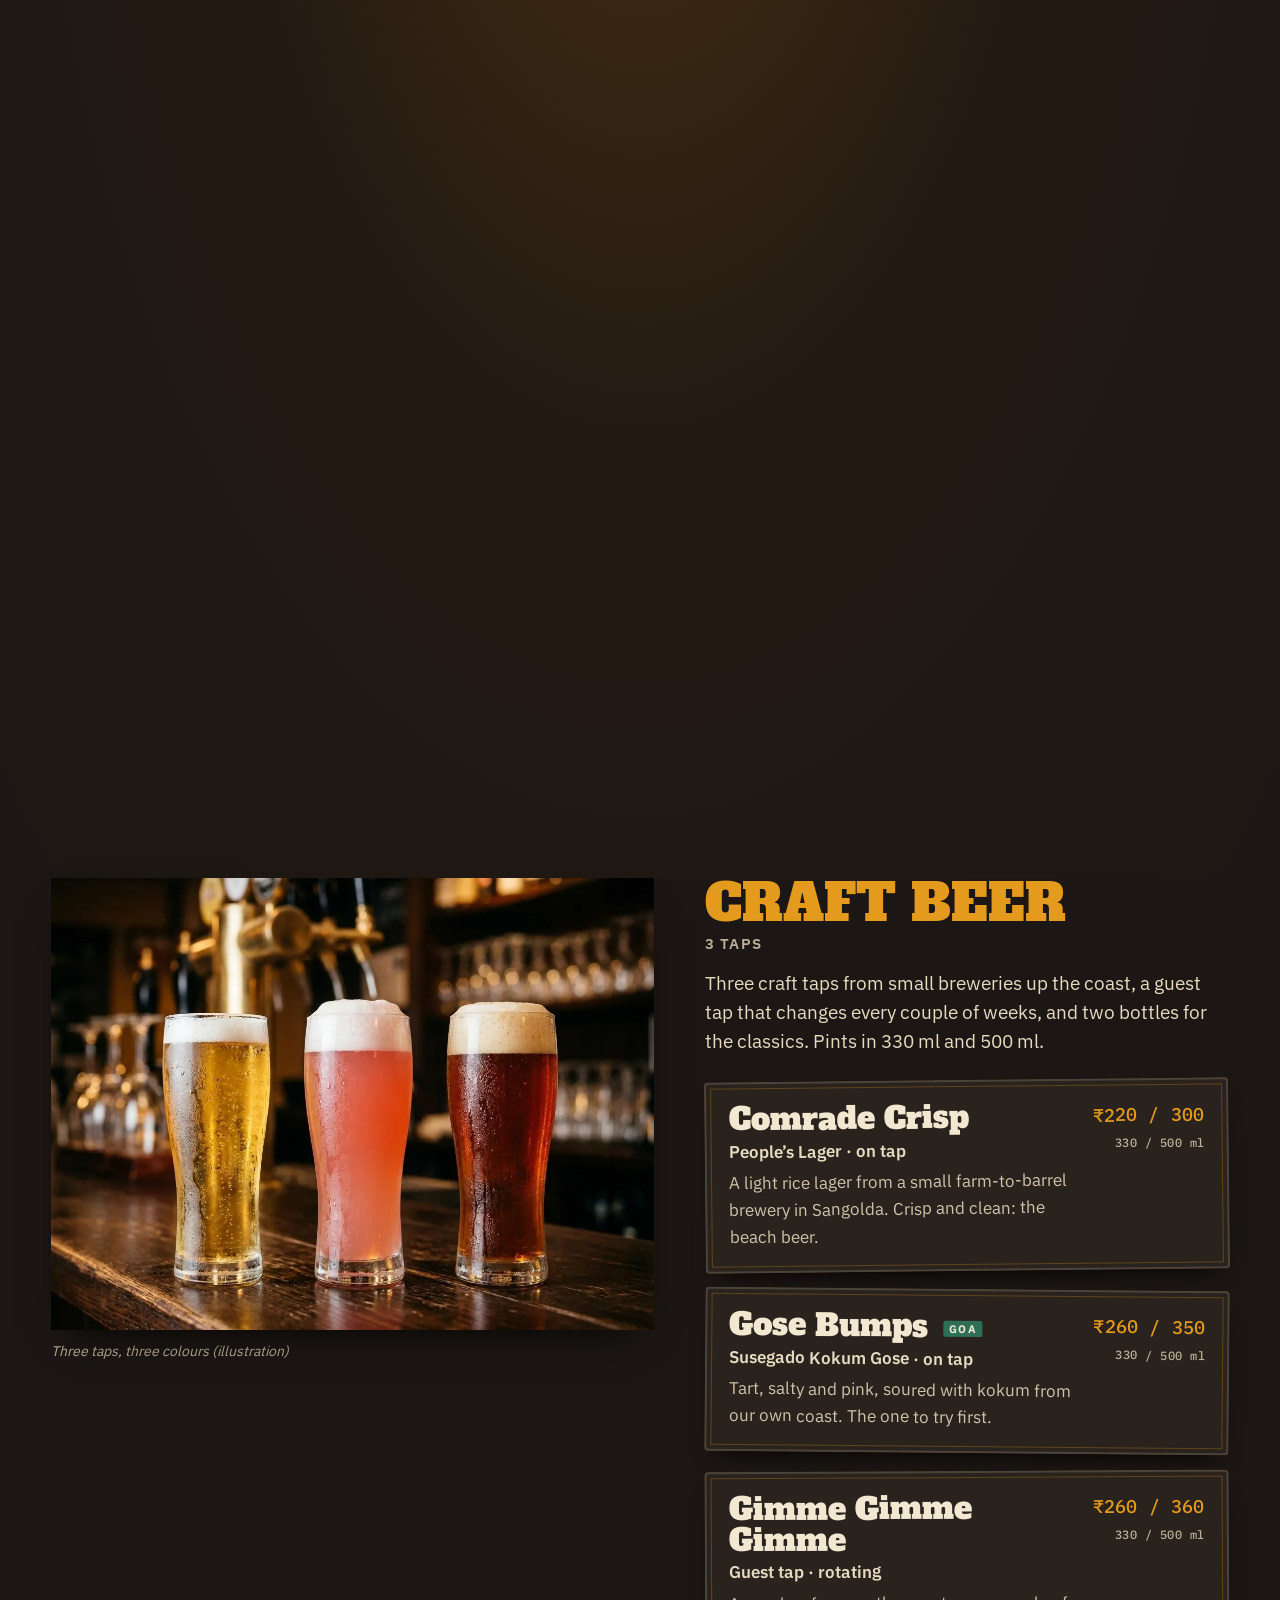
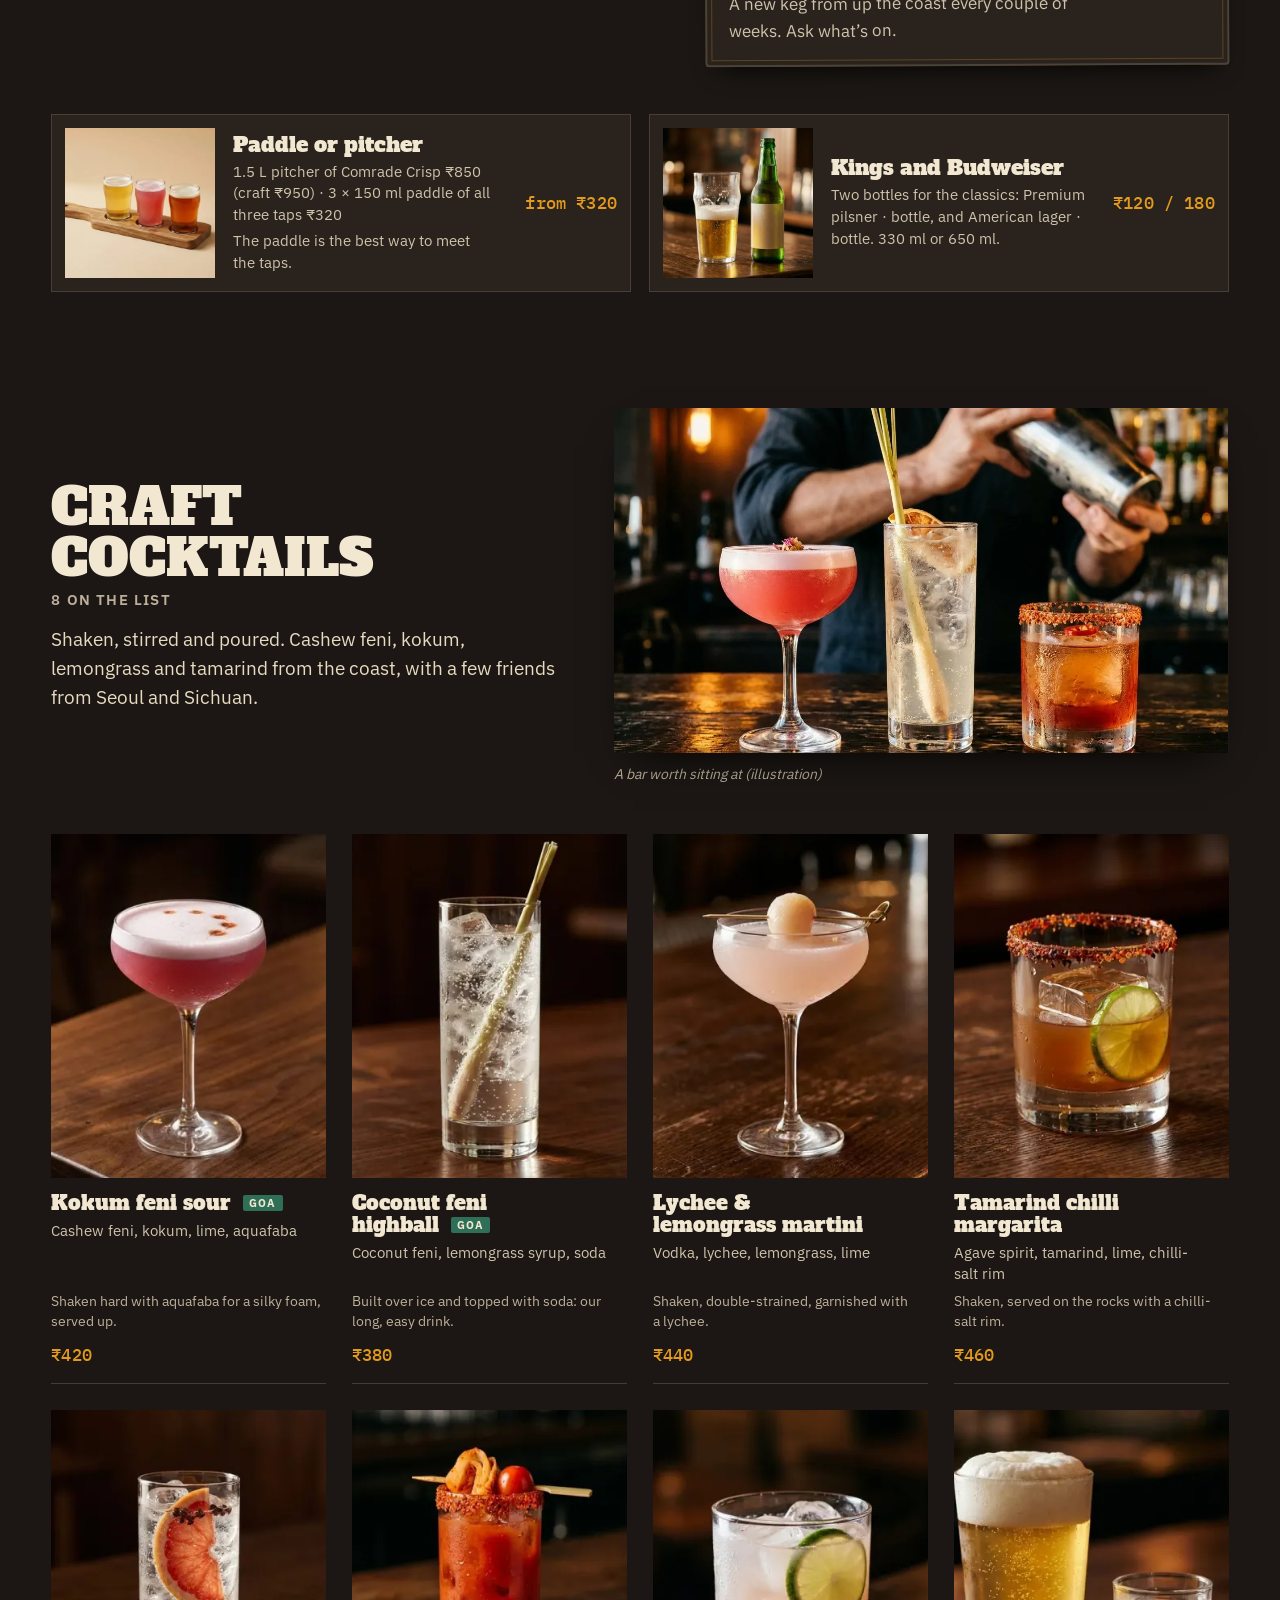
==== commit bcc3520b: "Beer scene: pour only, exploded beer view removed Co-Authored-By: Claude Sonnet 5.5 <noreply@anthrop" ====
--- a/index.html
+++ b/index.html
@@ -72,6 +72,7 @@
 
   <section class="xv xv-dimsum" data-xv aria-label="How a basket is built">
   <div class="xv-stick">
+    
     <p class="xv-kicker">How a basket is built</p>
     <p class="xv-word" aria-hidden="true">Dim sum</p>
     <div class="xv-stage" style="--ratio:0.7467" role="img" aria-label="Illustration of a crystal prawn dumpling basket pulled apart into its layers"><img class="xv-l" src="assets/explode/dimsum-0.webp" alt="" data-dy="0.1988" data-i="0" style="z-index:5;left:23.549%;top:5.083%;width:52.790%" width="473" height="237" decoding="async"><img class="xv-l" src="assets/explode/dimsum-1.webp" alt="" data-dy="0.0963" data-i="1" style="z-index:4;left:28.460%;top:26.583%;width:43.192%" width="387" height="200" decoding="async"><img class="xv-l" src="assets/explode/dimsum-2.webp" alt="" data-dy="-0.0046" data-i="2" style="z-index:3;left:25.781%;top:44.833%;width:48.326%" width="433" height="161" decoding="async"><img class="xv-l" src="assets/explode/dimsum-3.webp" alt="" data-dy="-0.1012" data-i="3" style="z-index:2;left:23.772%;top:59.417%;width:52.679%" width="472" height="269" decoding="async"><img class="xv-l" src="assets/explode/dimsum-4.webp" alt="" data-dy="-0.1987" data-i="4" style="z-index:1;left:22.768%;top:83.083%;width:54.241%" width="486" height="150" decoding="async"><img class="xv-whole" src="assets/explode/dimsum-whole.webp" alt="" style="left:12.219%;top:26.227%;width:75.539%" width="600" height="800" decoding="async"></div>
@@ -111,6 +112,7 @@
 
   <section class="xv xv-bao" data-xv aria-label="How a bao is built">
   <div class="xv-stick">
+    
     <p class="xv-kicker">How a bao is built</p>
     <p class="xv-word" aria-hidden="true">Bao</p>
     <div class="xv-stage" style="--ratio:0.7467" role="img" aria-label="Illustration of a pork belly bao pulled apart into its layers"><img class="xv-l" src="assets/explode/bao-0.webp" alt="" data-dy="0.1908" data-i="0" style="z-index:5;left:23.996%;top:6.500%;width:52.121%" width="467" height="216" decoding="async"><img class="xv-l" src="assets/explode/bao-1.webp" alt="" data-dy="0.0908" data-i="1" style="z-index:4;left:23.326%;top:26.000%;width:53.237%" width="477" height="196" decoding="async"><img class="xv-l" src="assets/explode/bao-2.webp" alt="" data-dy="-0.0075" data-i="2" style="z-index:3;left:22.433%;top:43.667%;width:55.246%" width="495" height="191" decoding="async"><img class="xv-l" src="assets/explode/bao-3.webp" alt="" data-dy="-0.0883" data-i="3" style="z-index:2;left:22.656%;top:59.167%;width:54.576%" width="489" height="183" decoding="async"><img class="xv-l" src="assets/explode/bao-4.webp" alt="" data-dy="-0.1908" data-i="4" style="z-index:1;left:15.067%;top:76.167%;width:69.866%" width="626" height="226" decoding="async"><img class="xv-whole" src="assets/explode/bao-whole.webp" alt="" style="left:8.691%;top:26.842%;width:82.618%" width="600" height="800" decoding="async"></div>
@@ -159,11 +161,12 @@
     <p class="lede">Craft beer on tap and craft cocktails behind a proper bar. Goa’s small breweries, Goa’s feni, Goa’s kokum.</p>
   </header>
 
-  <section class="xv xv-beer" data-xv data-frames="66" data-k1="Ready to drink" aria-label="How a pint is poured">
+  <section class="xv xv-beer" data-xv data-frames="60" data-k1="Ready to drink" data-only aria-label="How a pint is poured">
   <div class="xv-stick">
+    <canvas class="xv-pour-cv" width="1024" height="576" aria-hidden="true"></canvas>
     <p class="xv-kicker">How a pint is poured</p>
     <p class="xv-word" aria-hidden="true">Beer</p>
-    <div class="xv-stage" style="--ratio:0.7467" role="img" aria-label="Illustration of a pint poured from a brass tap, then pulled apart into its parts"><canvas class="xv-pour-cv" width="405" height="720" aria-hidden="true"></canvas><img class="xv-l" src="assets/explode/beer-0.webp" alt="" data-dy="0.1321" data-i="0" style="z-index:5;left:39.955%;top:5.083%;width:13.281%" width="119" height="272" decoding="async"><img class="xv-l" src="assets/explode/beer-1.webp" alt="" data-dy="0.1588" data-i="1" style="z-index:4;left:39.174%;top:28.083%;width:21.652%" width="194" height="151" decoding="async"><img class="xv-l" src="assets/explode/beer-2.webp" alt="" data-dy="0.0496" data-i="2" style="z-index:3;left:39.621%;top:43.083%;width:20.647%" width="185" height="334" decoding="async"><img class="xv-l" src="assets/explode/beer-3.webp" alt="" data-dy="-0.0396" data-i="3" style="z-index:2;left:34.040%;top:71.333%;width:32.031%" width="287" height="144" decoding="async"><img class="xv-l" src="assets/explode/beer-4.webp" alt="" data-dy="-0.1321" data-i="4" style="z-index:1;left:34.933%;top:84.083%;width:30.134%" width="270" height="112" decoding="async"><img class="xv-whole" src="assets/explode/beer-whole.webp" alt="" style="left:25.703%;top:21.387%;width:47.231%" width="600" height="800" decoding="async"></div>
+    <div class="xv-stage" style="--ratio:0.7500" role="img" aria-label="Illustration of a pint of craft lager being poured from a brass tap"></div>
     <div class="xv-bar" aria-hidden="true"><i></i></div>
     <p class="xv-cap"><span>Three craft taps from small breweries up the coast.</span> <a href="#beer">See the taps</a> <em>Illustration</em></p>
   </div>
@@ -338,7 +341,7 @@
     </ol>
   </div>
   <div class="wok-fire">
-    <figure class="fire-photo" data-reveal><div class="ph"><img src="assets/img/wok-fire.webp" alt="Chilli chicken tossed in a black wok over a roaring gas flame" width="1200" height="896" loading="lazy"></div></figure>
+    <figure class="fire-photo" data-reveal><div class="ph"><video class="fire-video" data-loop muted loop playsinline preload="none" poster="assets/img/wok-fire.webp" width="960" height="540" aria-label="A chef tossing chilli chicken in a black wok over a roaring gas flame (illustration)"><source src="assets/video/wok-toss.mp4" type="video/mp4"></video></div><figcaption>Tossed to order over full flame (illustration)</figcaption></figure>
     <div class="fire-copy">
       <p class="lede">Full flame, double-fried, a lot of chilli. Pick paneer, chicken, pork or prawns and we toss it to order, so the sauce catches and smokes.</p>
       <ul class="lines" data-stagger>
--- a/assets/site.css
+++ b/assets/site.css
@@ -644,7 +644,7 @@
 .ck-photo .ph { aspect-ratio: 16 / 9; box-shadow: 0 18px 40px -20px #000; }
 
 /* ---- the pour, inside the beer scene: scroll plays a frame sequence of the glass filling, then the pint pulls apart ---- */
-.xv-pour-cv { display: none; position: absolute; left: 50%; top: 0; height: 100%; aspect-ratio: 9 / 16; width: auto; translate: -50% 0; z-index: 1; -webkit-mask-image: linear-gradient(to right, transparent, #000 16%, #000 84%, transparent), linear-gradient(to bottom, transparent, #000 10%, #000 90%, transparent); -webkit-mask-composite: source-in; mask-image: linear-gradient(to right, transparent, #000 16%, #000 84%, transparent), linear-gradient(to bottom, transparent, #000 10%, #000 90%, transparent); mask-composite: intersect; }
+.xv-pour-cv { display: none; position: absolute; inset: 0; width: 100%; height: 100%; object-fit: cover; object-position: 30% 50%; z-index: 0; }
 .xv-on .xv-pour-cv { display: block; }
 .xv-calm .xv-pour-cv { display: none; }
 .xv-on .xv-beer { height: 430vh; }
@@ -704,3 +704,6 @@
   .hero .main-actions { flex-wrap: nowrap; }
   .hero .main-actions .btn { flex: 1 1 0; padding: 0 .6em; }
 }
+.fire-photo .ph { aspect-ratio: 16 / 9; }
+.xv-on .xv-beer { height: 260vh; }
+@media (max-width: 820px) { .xv-on .xv-beer { height: 240vh; } }
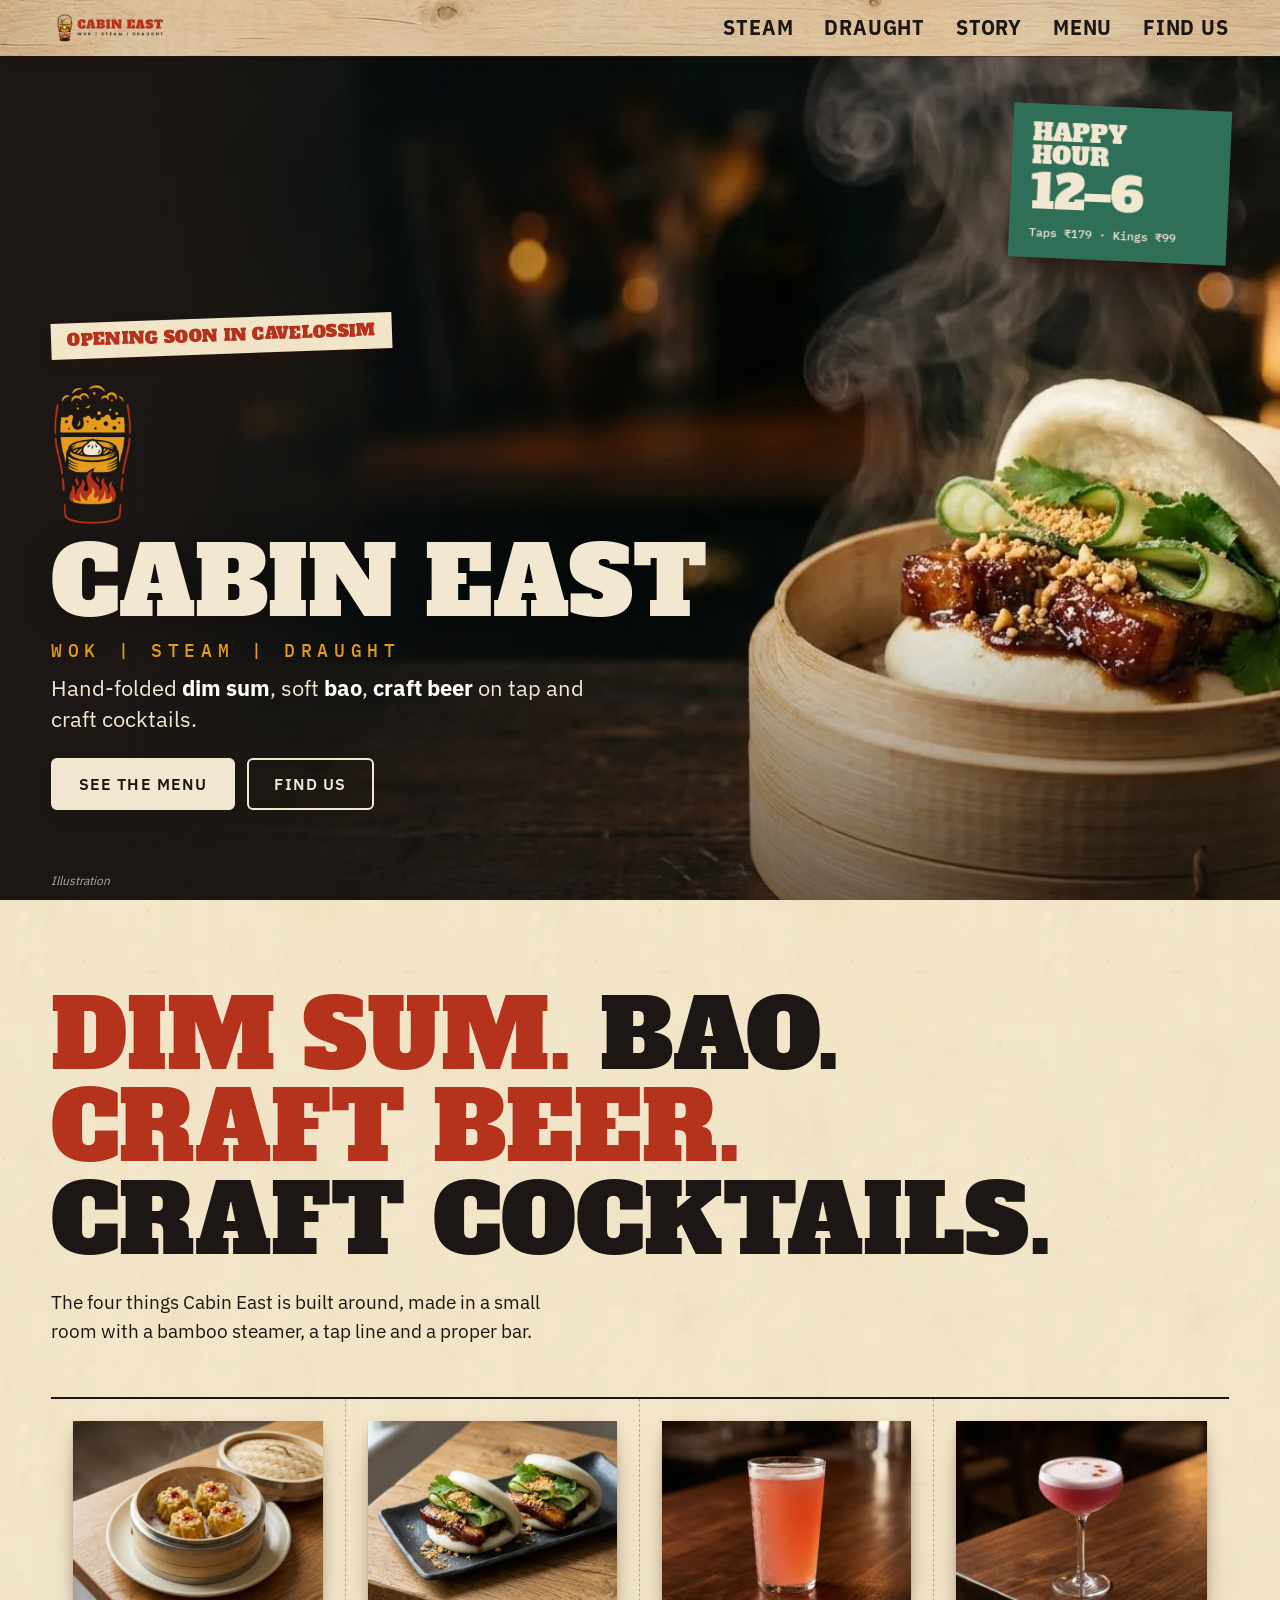
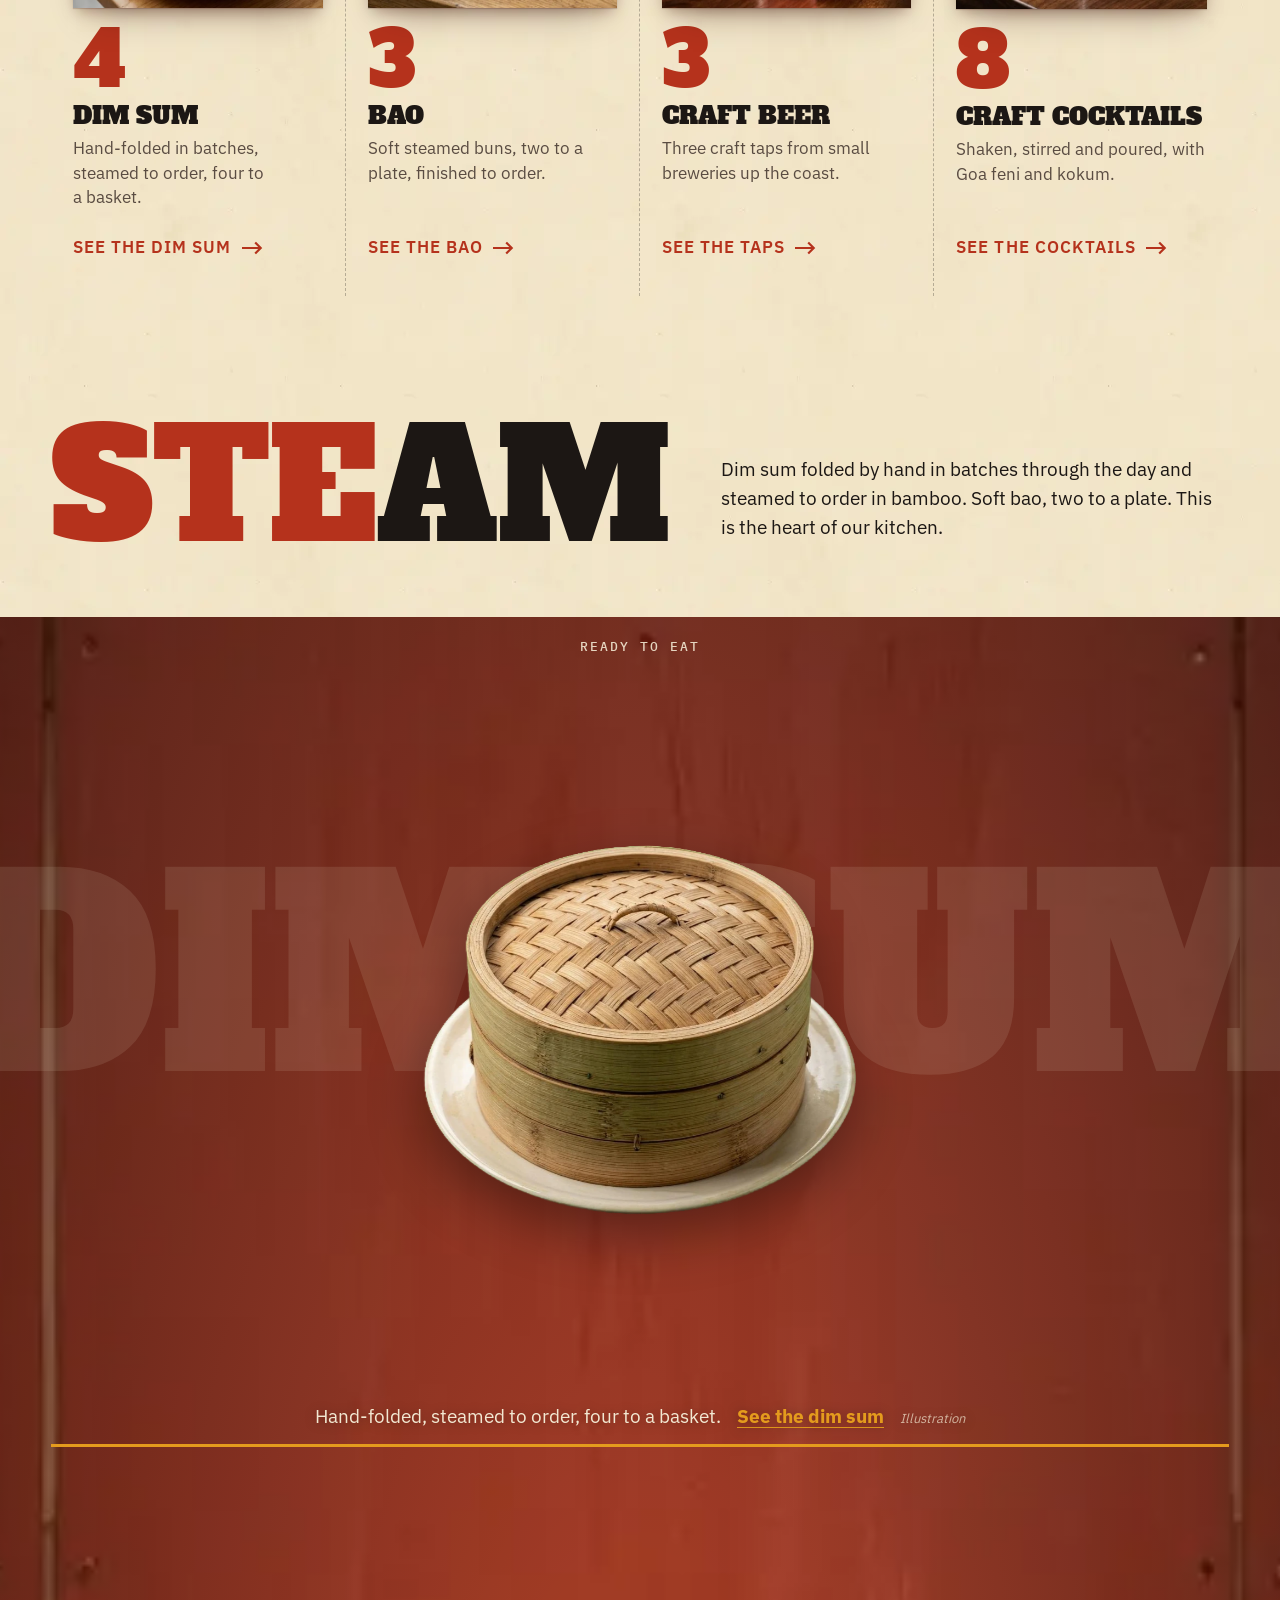
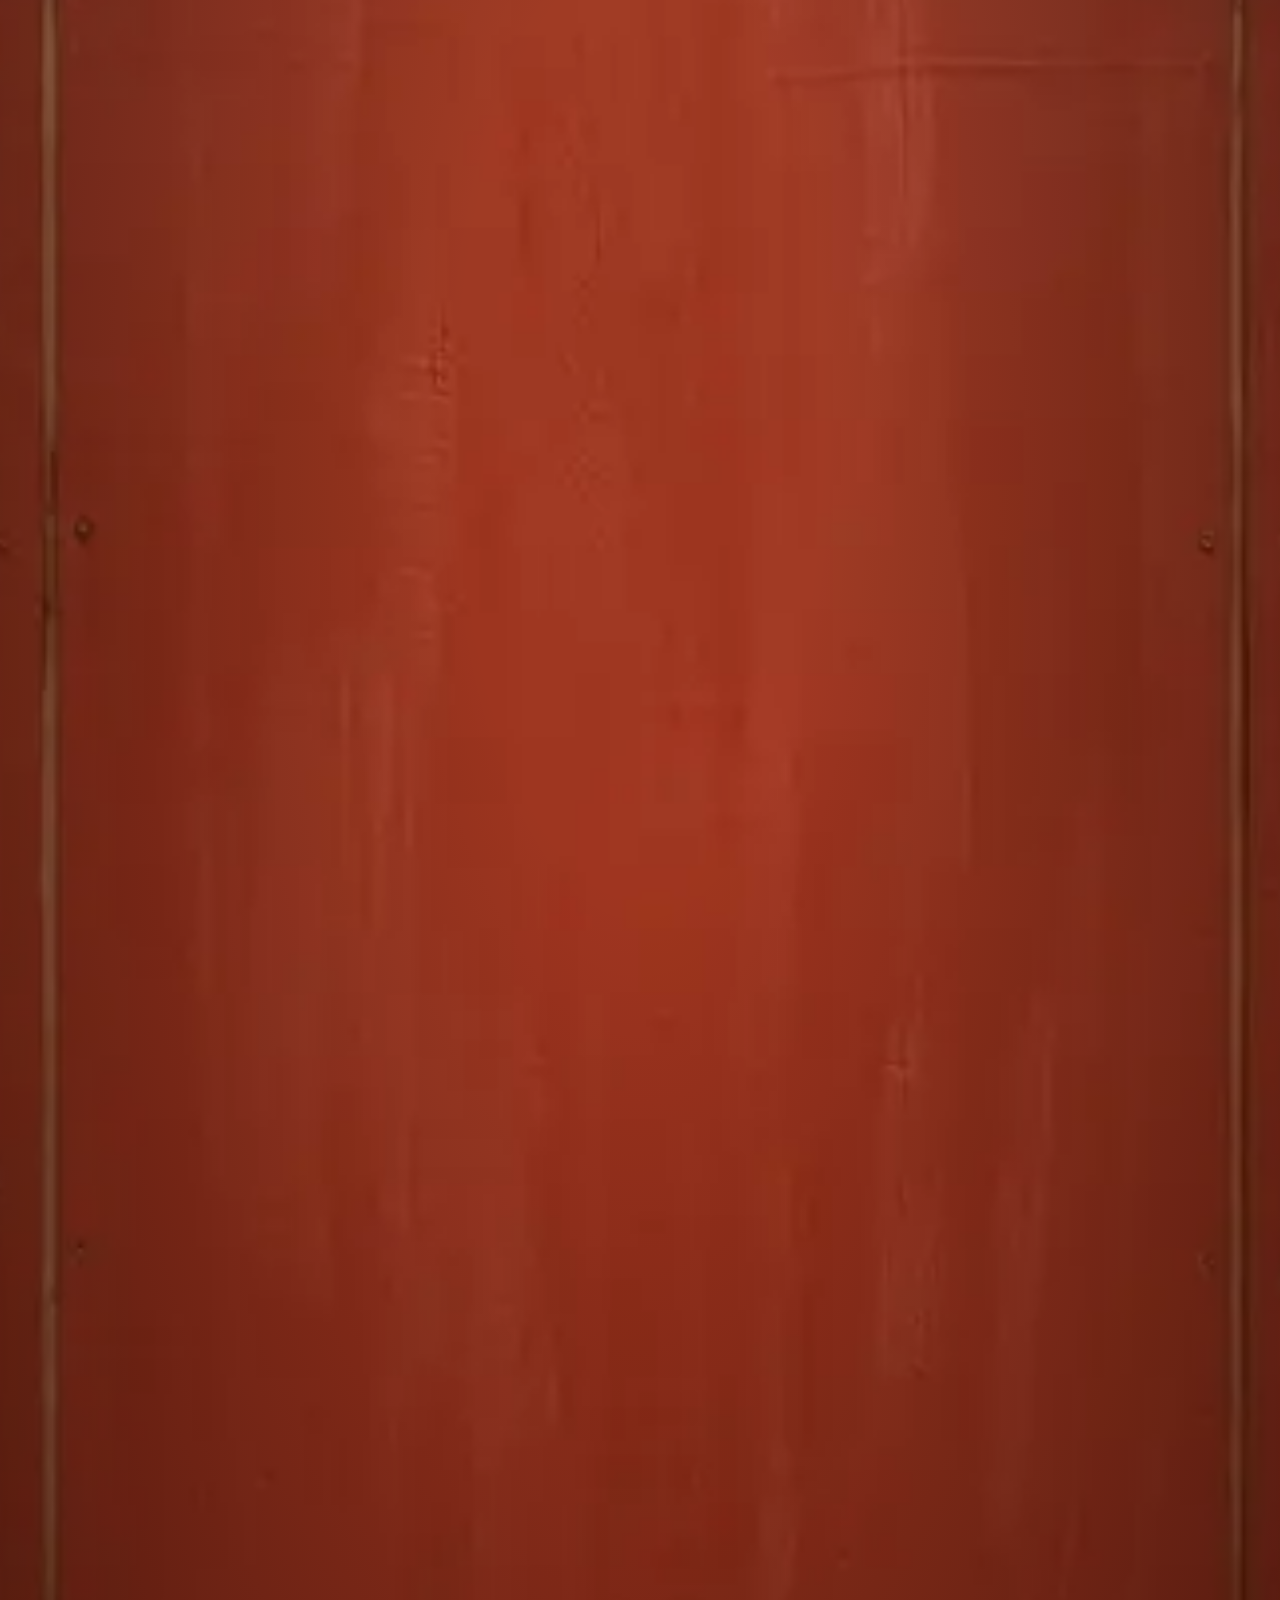
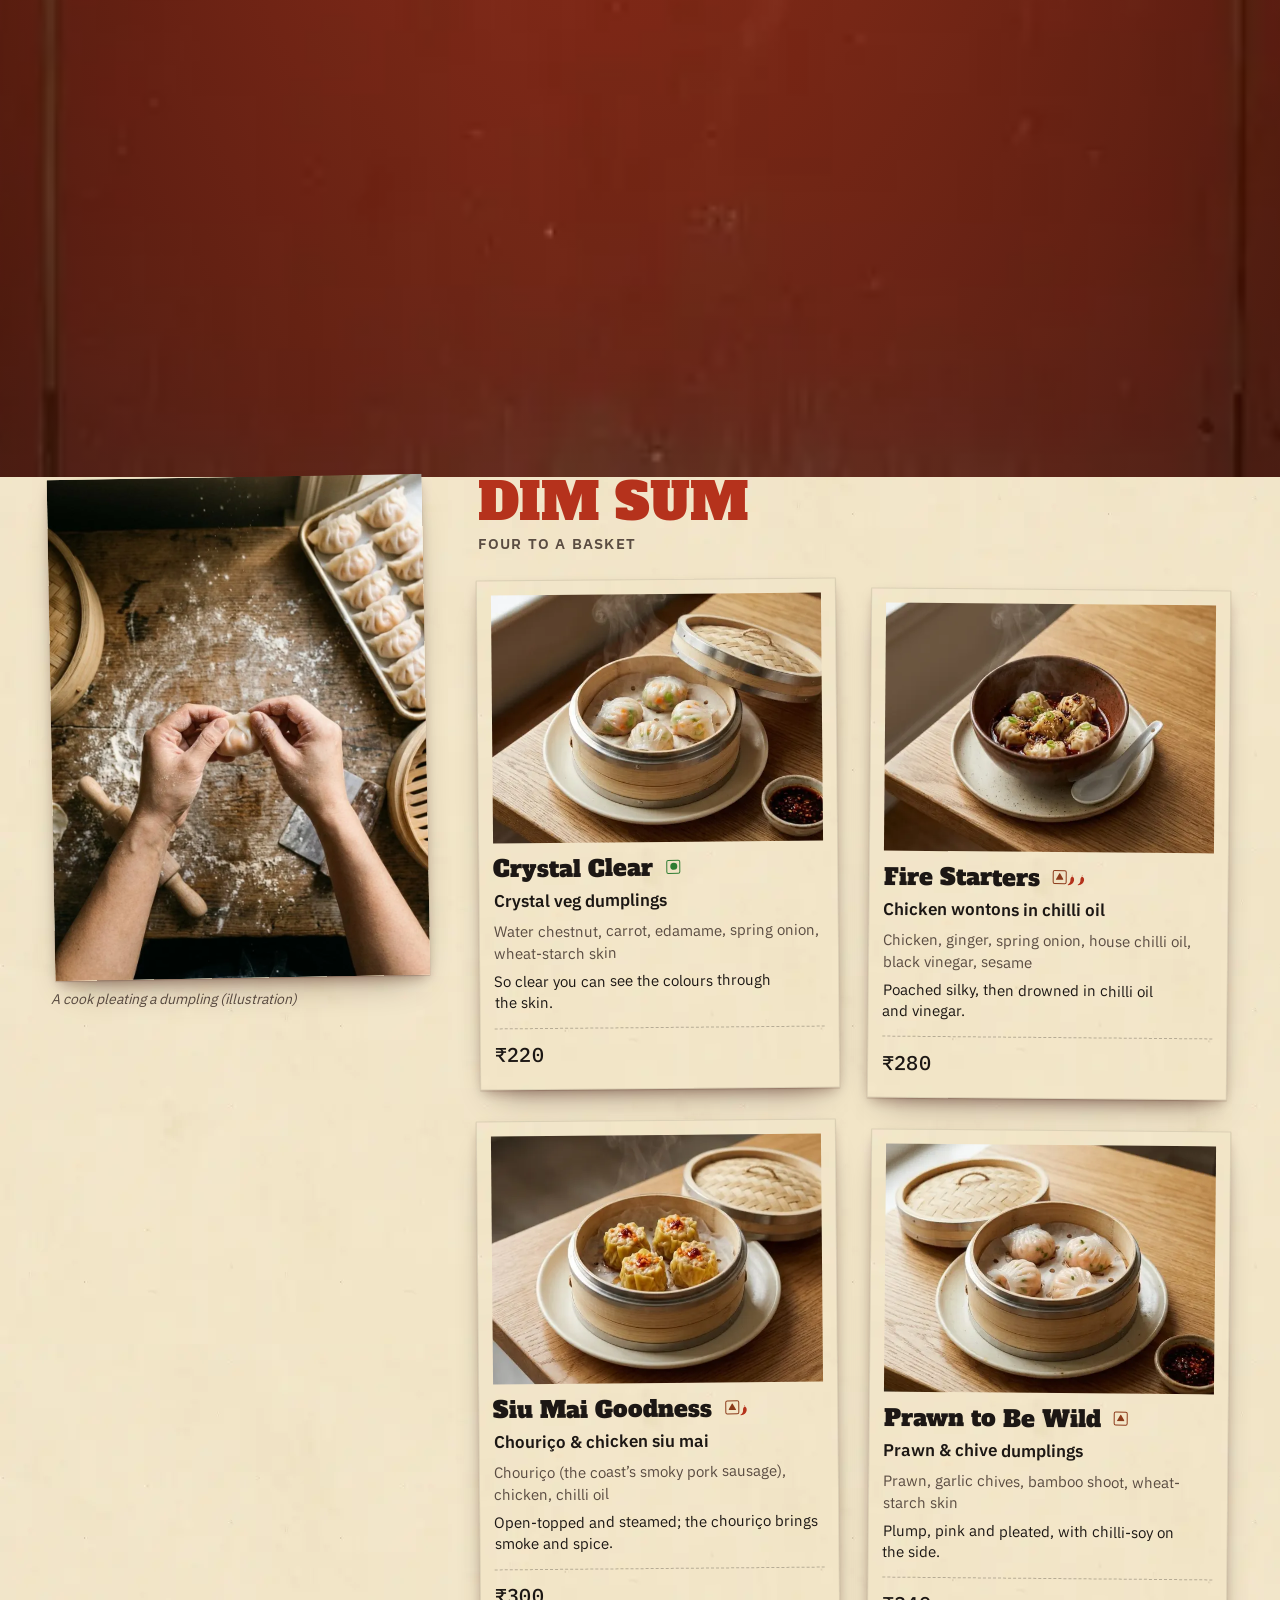
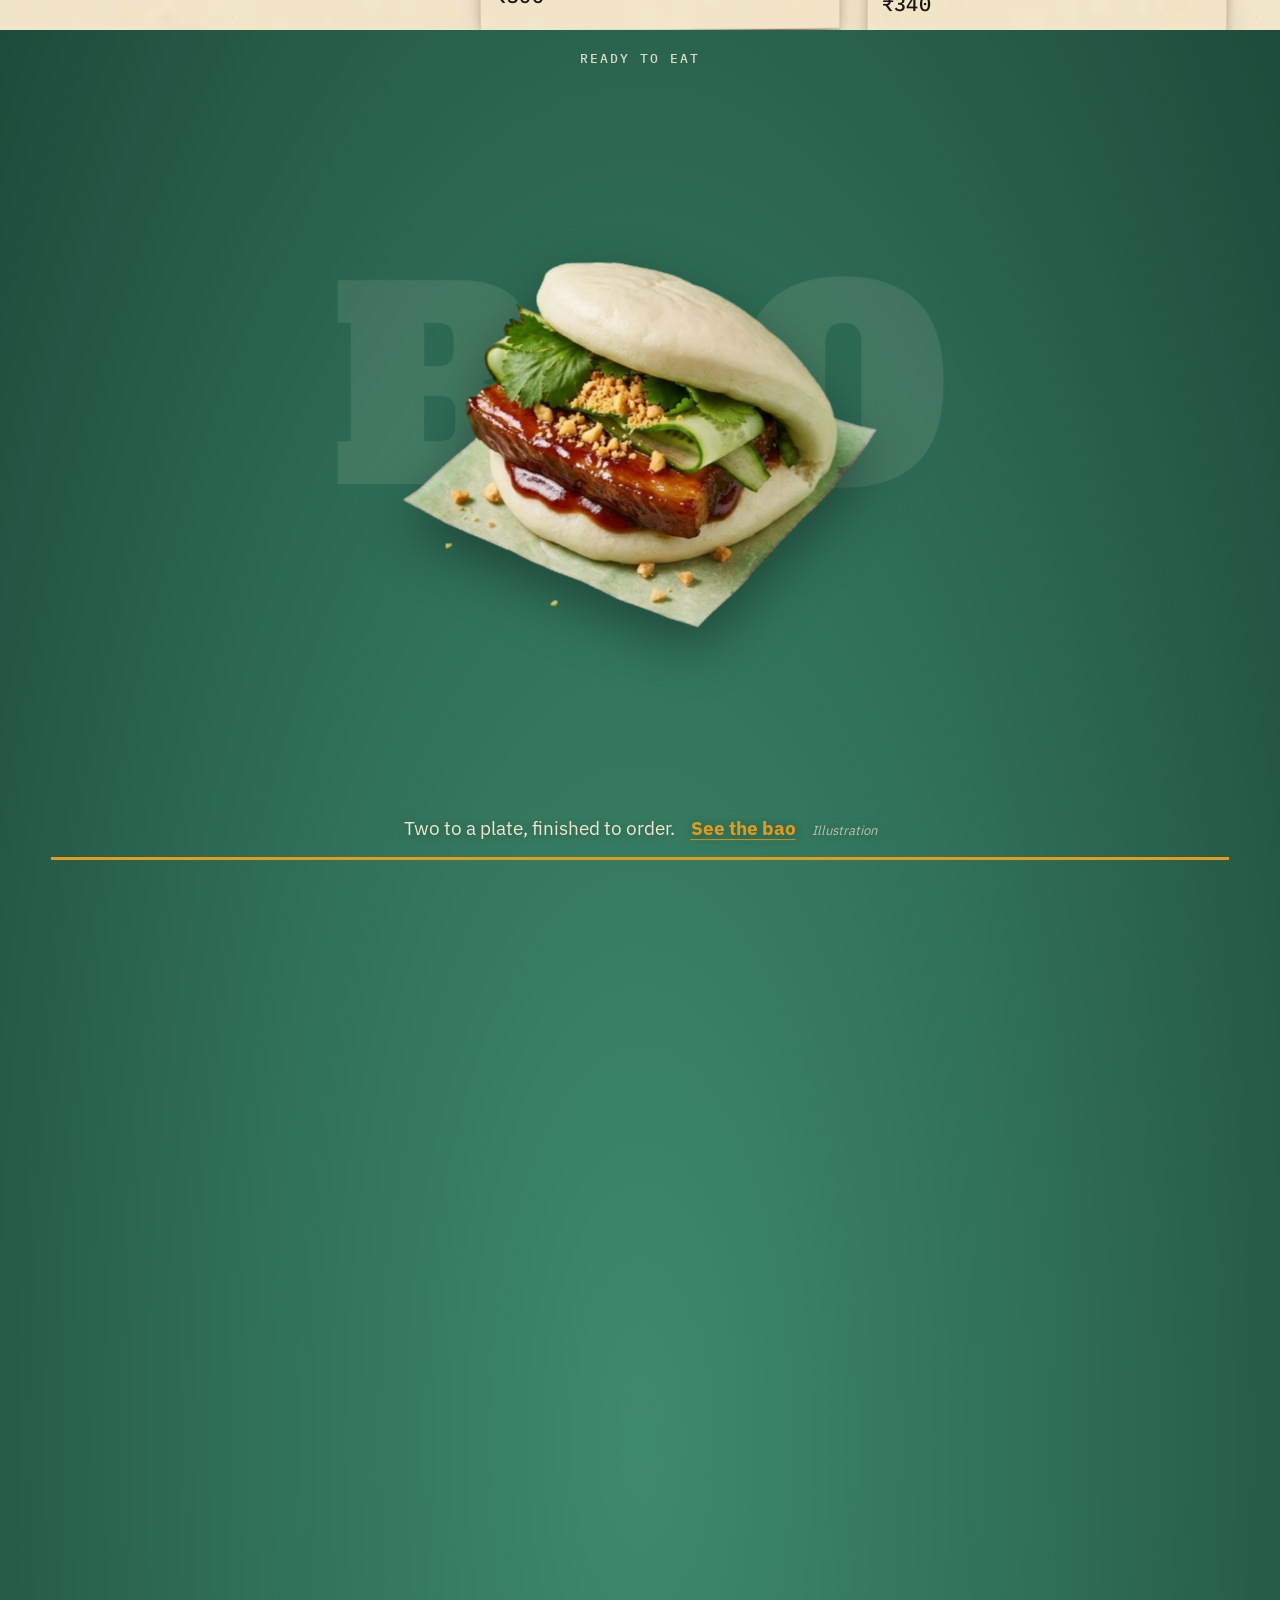
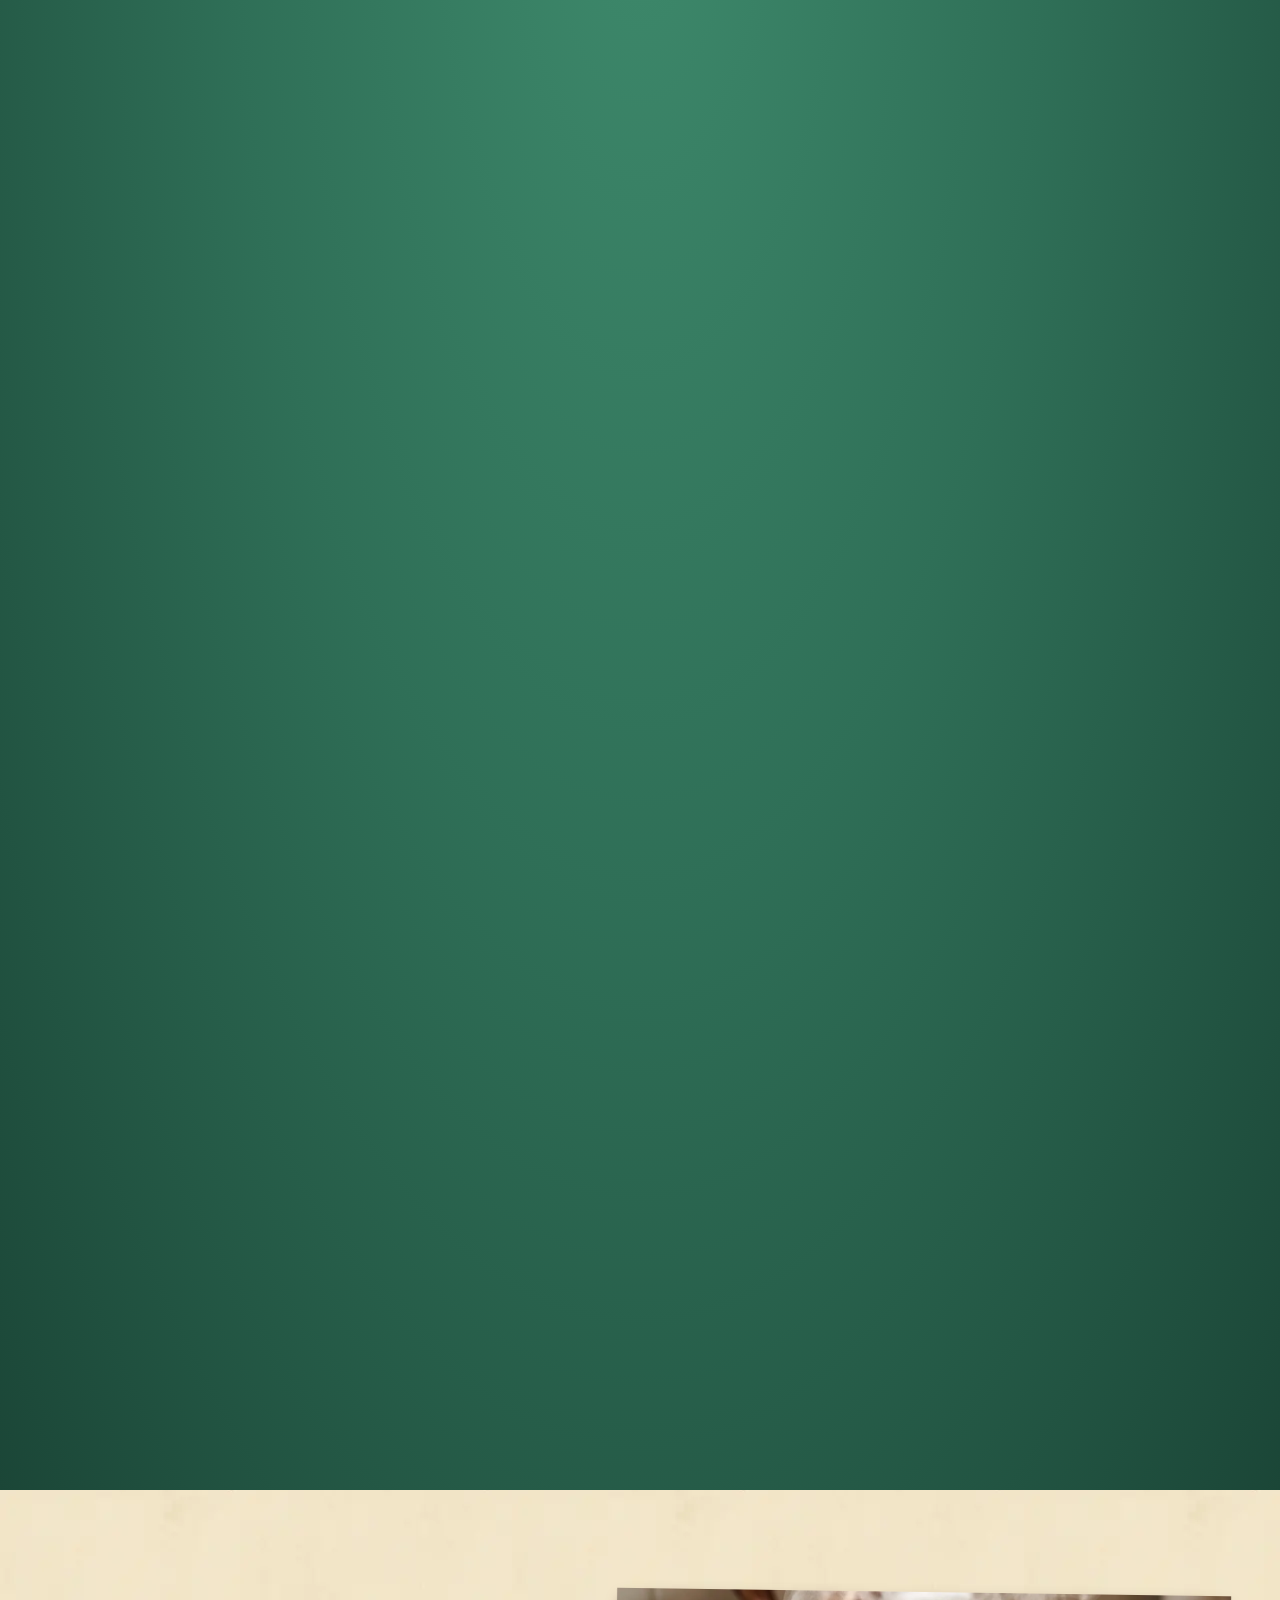
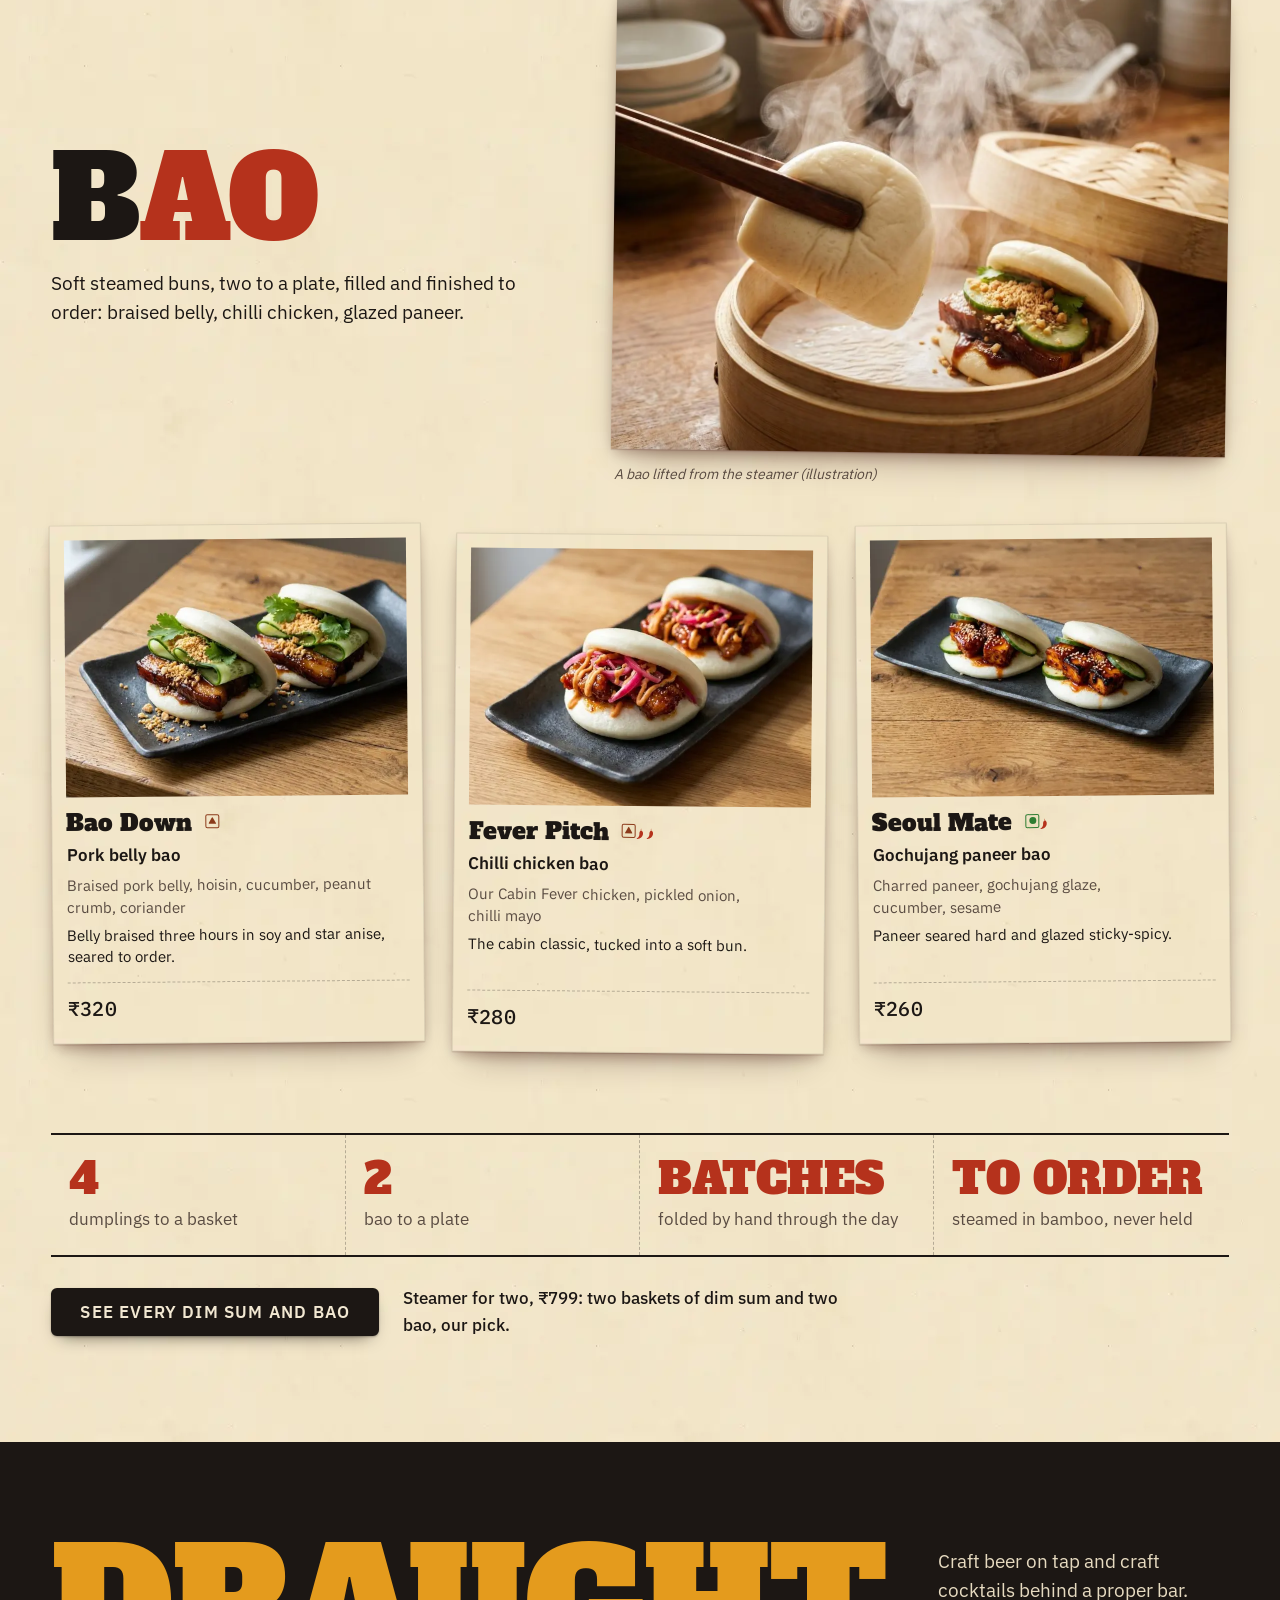
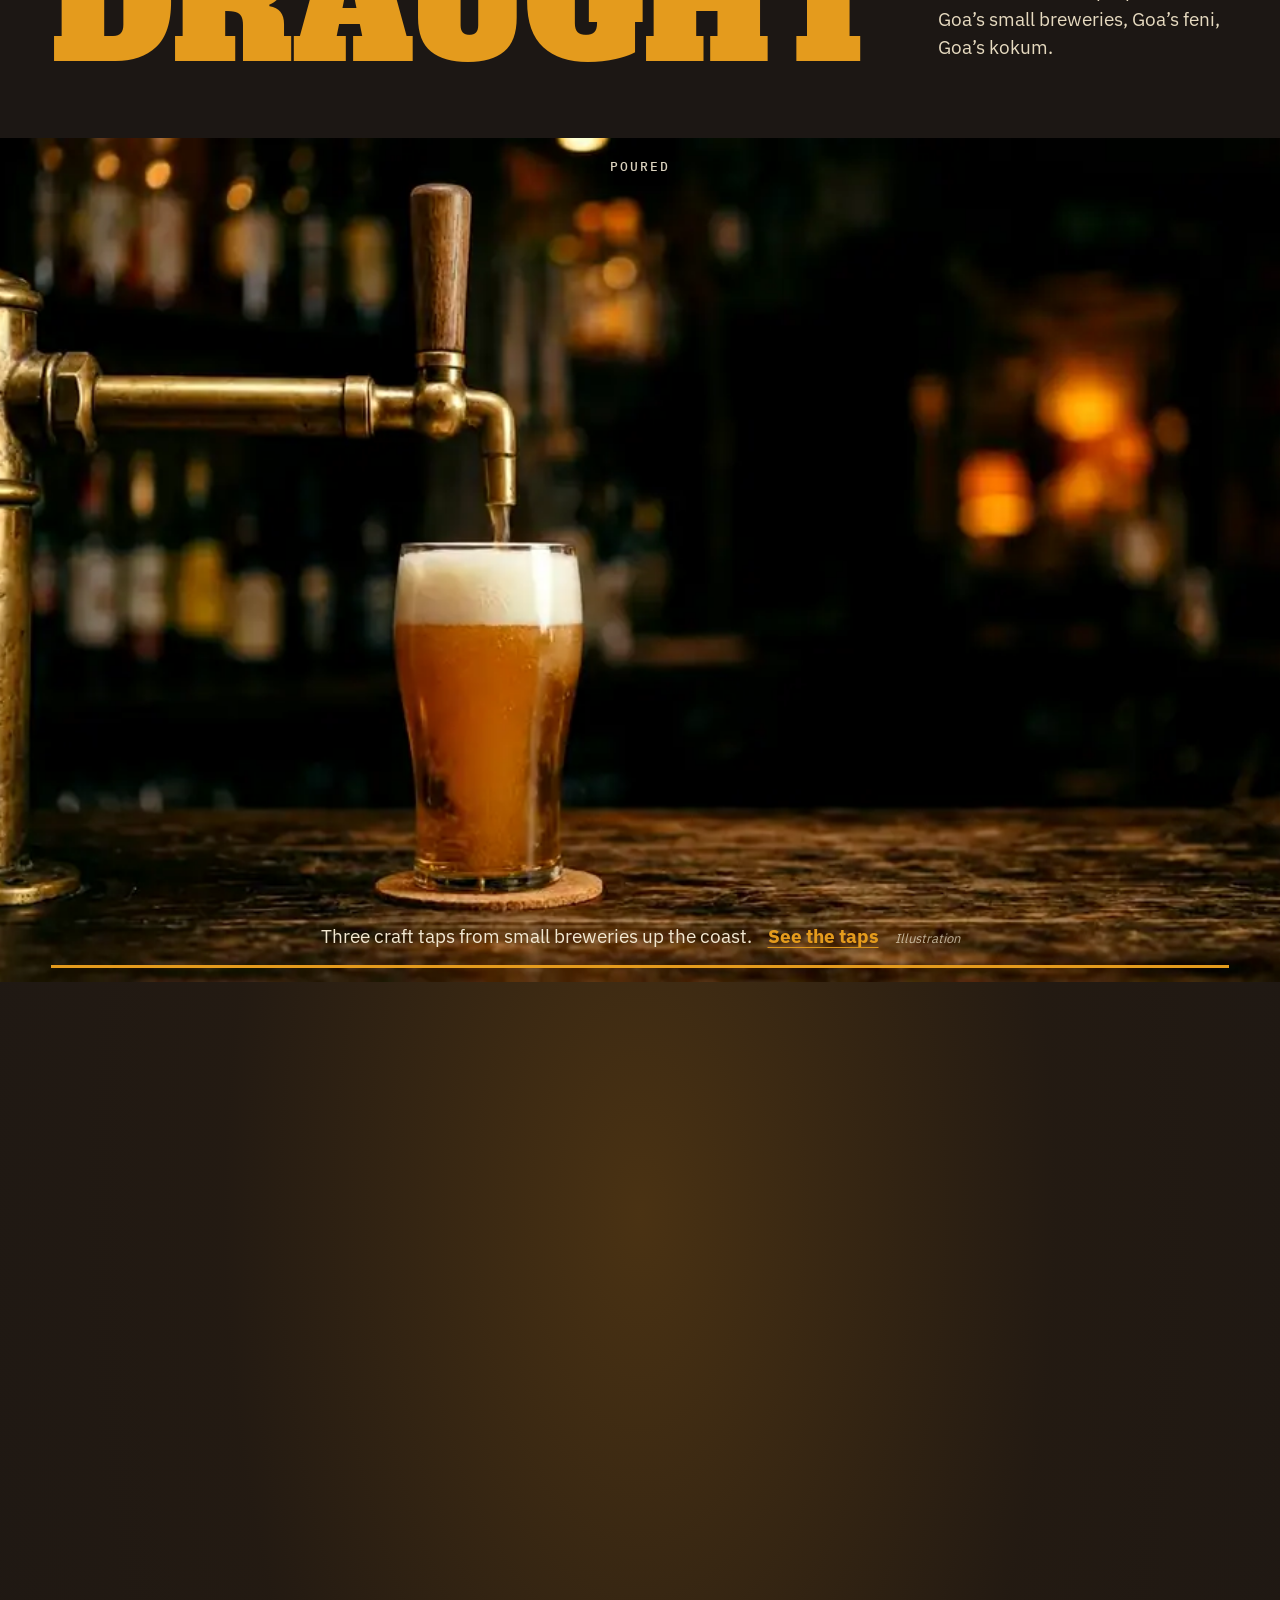
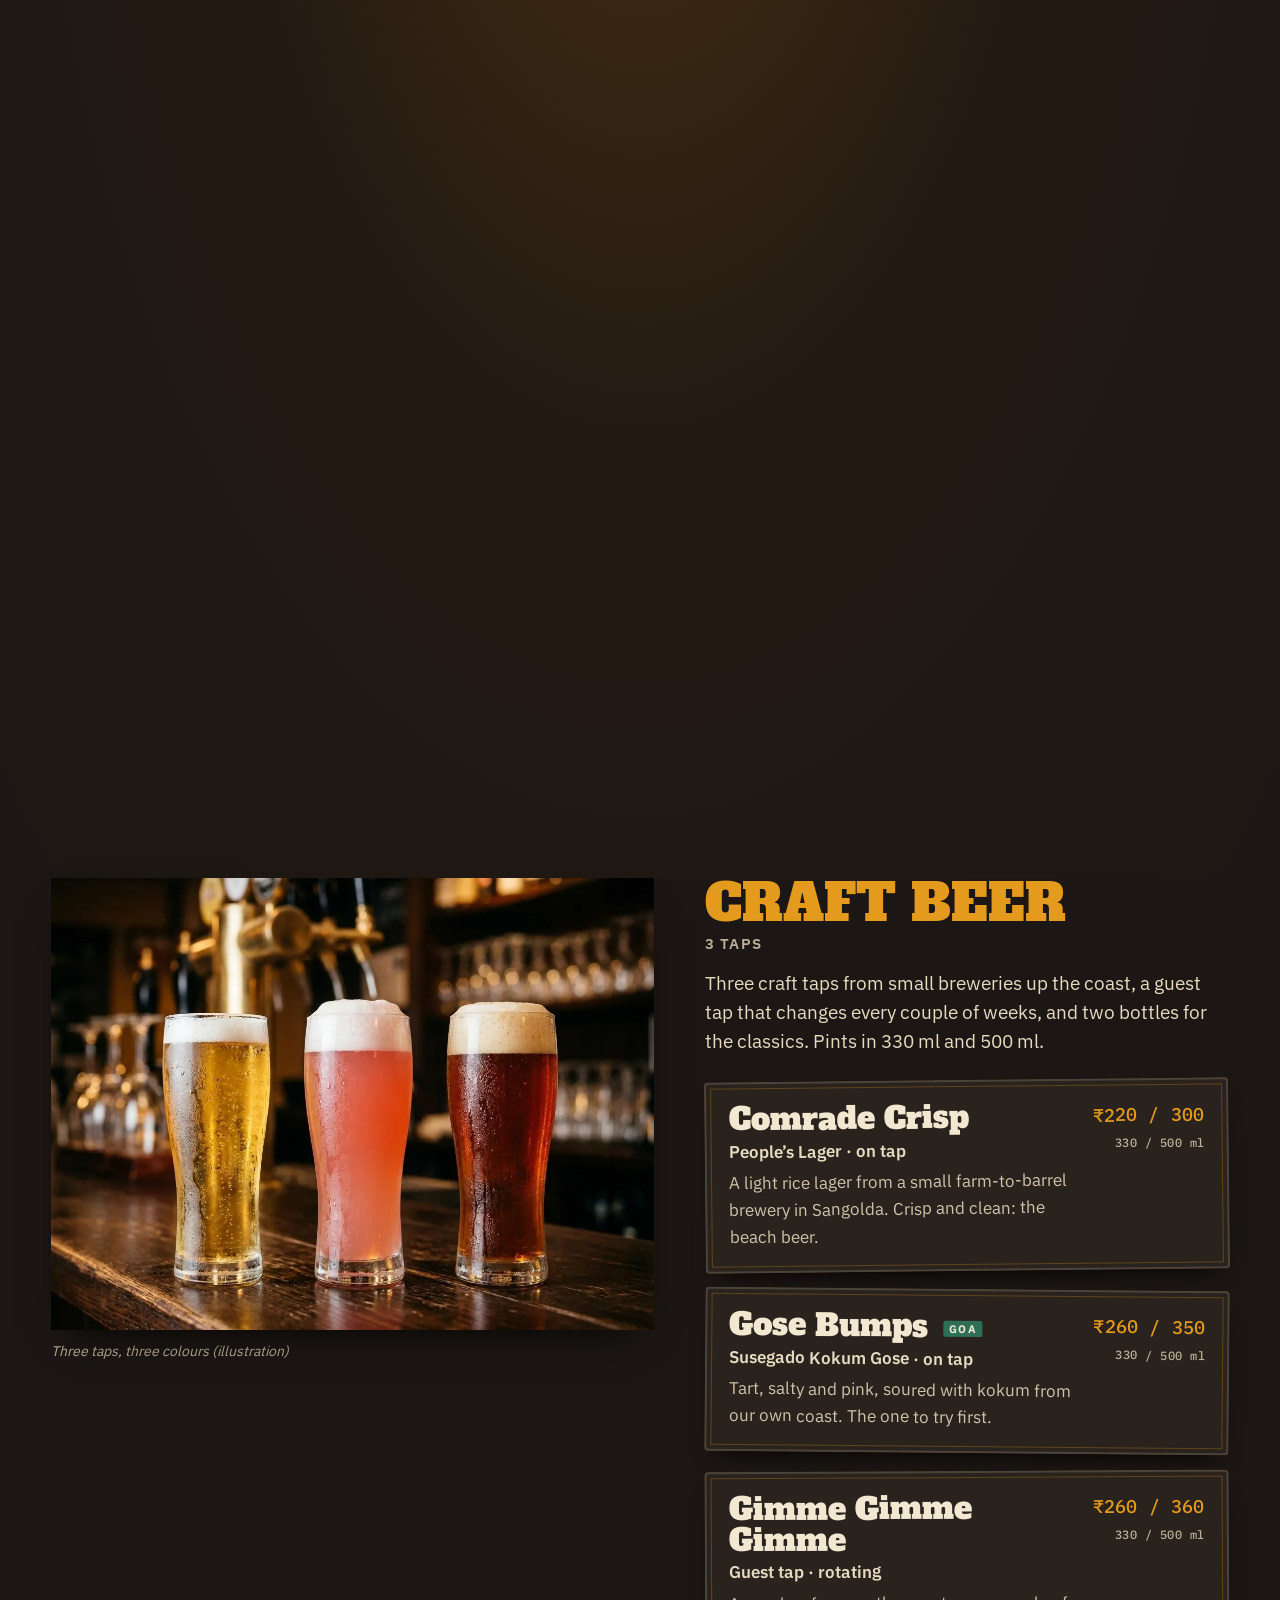
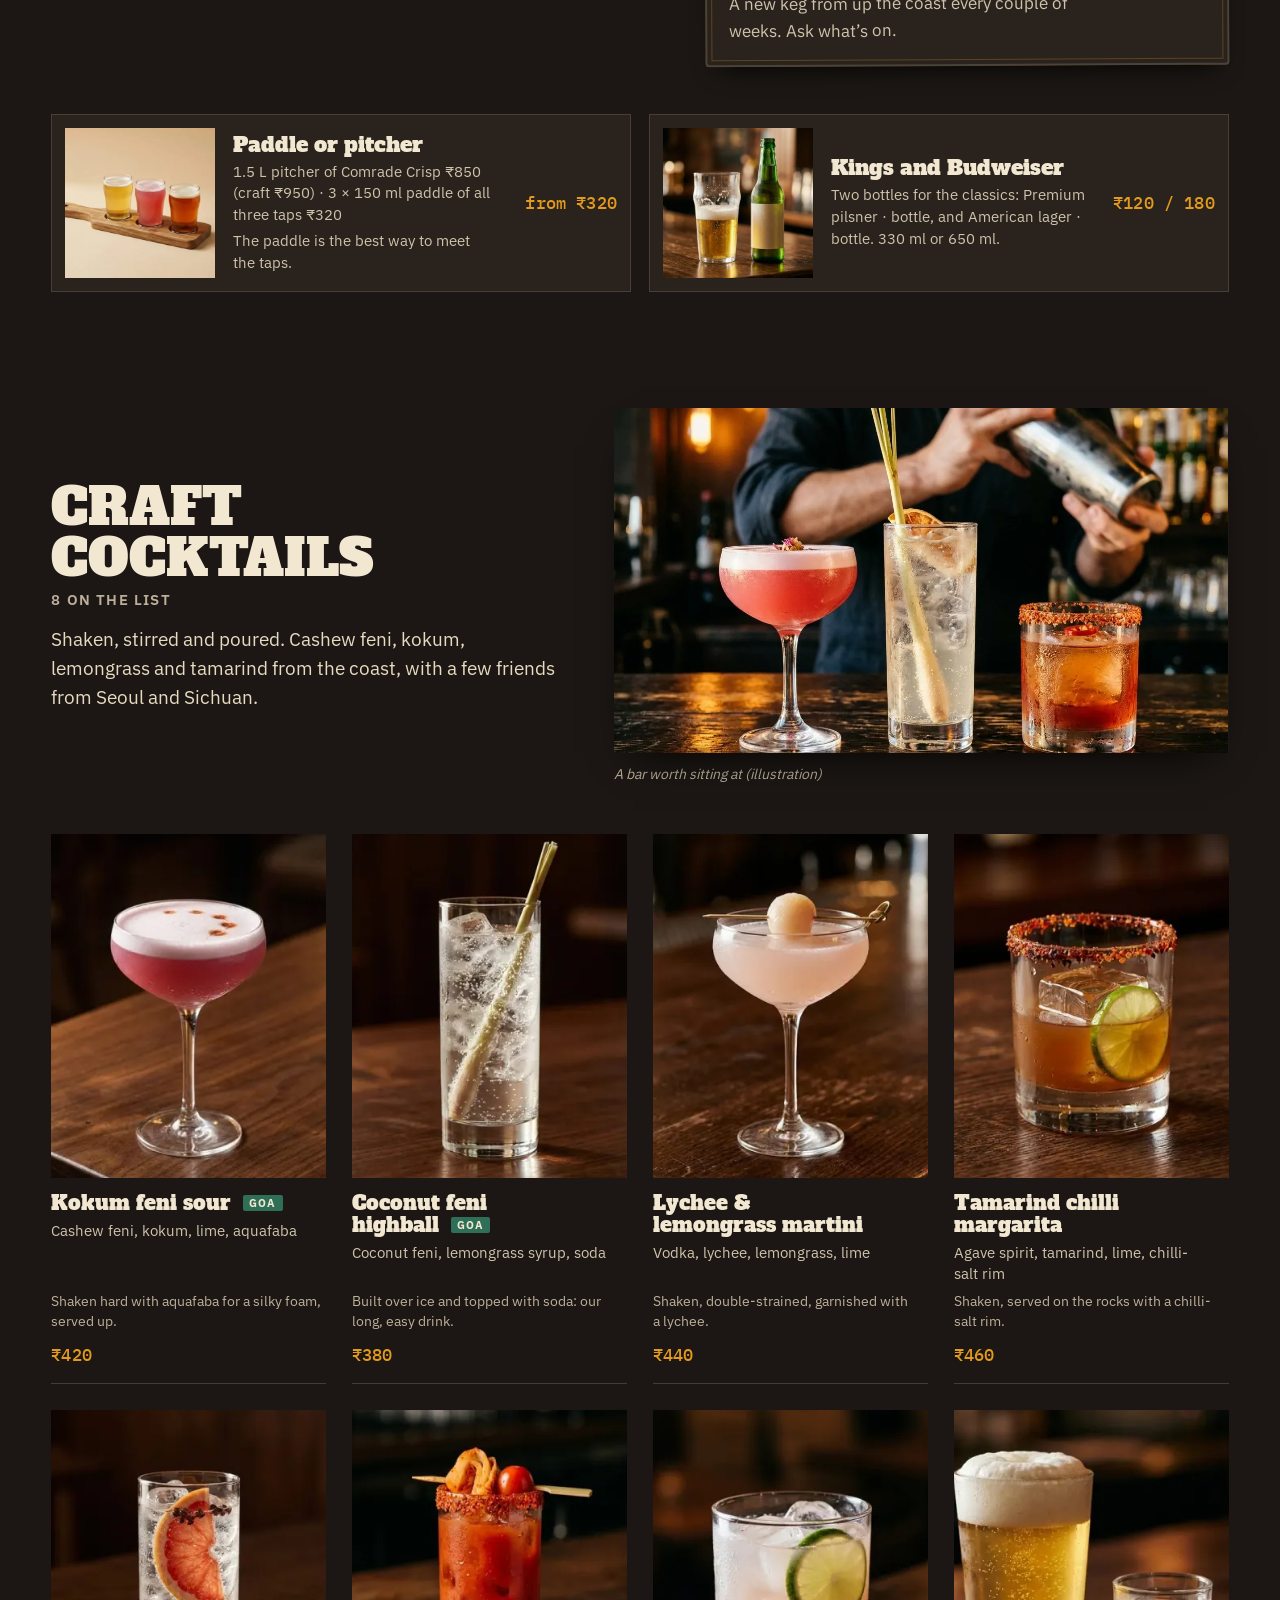
==== commit 7798ae51: "Location is Cavelossim, South Goa (no street address or map pin for now); garden section uses the ga" ====
--- a/index.html
+++ b/index.html
@@ -3,11 +3,11 @@
 <head>
 <meta charset="utf-8">
 <meta name="viewport" content="width=device-width, initial-scale=1">
-<title>Cabin East · Wok, Steam, Draught · Betalbatim, Goa</title>
-<meta name="description" content="Cabin East is a small Pan-Asian pub opening soon in Betalbatim, South Goa: hand-folded dim sum, soft bao, craft beer on tap and craft cocktails, with an Indo-Chinese wok on full flame.">
+<title>Cabin East · Wok, Steam, Draught · Cavelossim, Goa</title>
+<meta name="description" content="Cabin East is a small Pan-Asian pub opening soon in Cavelossim, South Goa: hand-folded dim sum, soft bao, craft beer on tap and craft cocktails, with an Indo-Chinese wok on full flame.">
 <meta name="theme-color" content="#B5321C">
-<meta property="og:title" content="Cabin East · opening soon in Betalbatim">
-<meta property="og:description" content="Dim sum, bao, craft beer and craft cocktails, a short walk from the sea in Betalbatim, Goa.">
+<meta property="og:title" content="Cabin East · opening soon in Cavelossim">
+<meta property="og:description" content="Dim sum, bao, craft beer and craft cocktails, in Cavelossim, South Goa.">
 <meta property="og:image" content="https://singhgenics.github.io/Cabin-East/assets/img/og.jpg">
 <link rel="icon" href="assets/img/logo-icon.png">
 <link rel="preload" href="assets/fonts/AlfaSlabOne-Regular.woff2" as="font" type="font/woff2" crossorigin>
@@ -35,7 +35,7 @@
   <video class="hero-video" data-loop autoplay muted loop playsinline preload="auto" poster="assets/img/hero-bao.webp" width="1280" height="720" aria-hidden="true" tabindex="-1"><source src="assets/video/hero-bao.mp4" type="video/mp4"></video>
   <div class="hero-shade" aria-hidden="true"></div>
   <div class="hero-inner">
-    <p class="hero-stamp">Opening soon in Betalbatim</p>
+    <p class="hero-stamp">Opening soon in Cavelossim</p>
     <img class="hero-icon" src="assets/img/logo-icon.webp" alt="" width="220" height="394">
     <h1 id="hero-title" class="hero-title">Cabin East<span>Wok | Steam | Draught</span></h1>
     <p class="hero-pitch">Hand-folded <strong>dim sum</strong>, soft <strong>bao</strong>, <strong>craft beer</strong> on tap and craft cocktails.</p>
@@ -272,13 +272,13 @@
         <p class="route-title" aria-hidden="true">The route of the wok</p>
         <svg class="route" viewBox="0 0 320 320" role="img" aria-labelledby="route-t route-d">
   <title id="route-t">Route of Indo-Chinese food</title>
-  <desc id="route-d">A dotted map, not to scale: from Calcutta, to Mumbai, to Betalbatim in Goa, with dots for other Indian cities.</desc>
+  <desc id="route-d">A dotted map, not to scale: from Calcutta, to Mumbai, to Cavelossim in Goa, with dots for other Indian cities.</desc>
   <g class="others"><circle class="od" cx="130.4" cy="37.9" r="3" style="--i:0"/><circle class="od" cx="113.6" cy="59.7" r="3" style="--i:1"/><circle class="od" cx="175.4" cy="60.3" r="3" style="--i:2"/><circle class="od" cx="74.8" cy="109.3" r="3" style="--i:3"/><circle class="od" cx="145.8" cy="181.5" r="3" style="--i:4"/><circle class="od" cx="135.1" cy="238.0" r="3" style="--i:5"/><circle class="od" cx="167.2" cy="236.6" r="3" style="--i:6"/><circle class="od" cx="225.7" cy="76.3" r="3" style="--i:7"/><circle class="od" cx="233.8" cy="144.2" r="3" style="--i:8"/><circle class="od" cx="304.9" cy="69.4" r="3" style="--i:9"/><circle class="od" cx="119.2" cy="276.9" r="3" style="--i:10"/><circle class="od" cx="153.1" cy="133.3" r="3" style="--i:11"/></g>
   <path class="r1" d="M264.3 115.1 Q171.4 171.5 78.6 159.9" pathLength="1"/>
   <path class="r2" d="M78.6 159.9 Q62.6 184.7 90.8 209.4" pathLength="1"/>
   <g class="stop s-cal"><circle class="ring" cx="264.3" cy="115.1" r="15"/><circle class="dot" cx="264.3" cy="115.1" r="7"/><text x="252.3" y="95.1" text-anchor="end">Calcutta</text></g>
   <g class="stop s-mum"><circle class="dot" cx="78.6" cy="159.9" r="7"/><text x="92.6" y="147.9">Mumbai</text></g>
-  <g class="stop s-goa"><circle class="dot" cx="90.8" cy="209.4" r="8"/><text x="106.8" y="215.4">Betalbatim</text></g>
+  <g class="stop s-goa"><circle class="dot" cx="90.8" cy="209.4" r="8"/><text x="106.8" y="215.4">Cavelossim</text></g>
 </svg>
         <figcaption>Not to scale. Dots are other Indian cities the food reached.</figcaption>
       </figure>
@@ -308,8 +308,8 @@
         <figure class="print" data-reveal><div class="ph"><video class="cart-video" data-loop muted loop playsinline preload="none" poster="assets/img/noodle-cart.webp" aria-label="A street cart cook tossing noodles in a wok over a roaring flame at dusk (illustration)"><source src="assets/video/noodle-cart.mp4" type="video/mp4"></video></div><figcaption>A noodle cart at dusk (illustration)</figcaption></figure>
       </li>
       <li class="chapter" data-step="6">
-        <h3><span class="yr">Today</span> A full flame, a short walk from the Arabian Sea</h3>
-        <p>Now it has reached Betalbatim. We cook it the way the street does, on a roaring flame, and we let Goa in: chouriço in the siu mai, kokum in the gose, craft beer from up the coast. Pull up a stool. Order something hot.</p>
+        <h3><span class="yr">Today</span> A full flame in Cavelossim</h3>
+        <p>Now it has reached Cavelossim. We cook it the way the street does, on a roaring flame, and we let Goa in: chouriço in the siu mai, kokum in the gose, craft beer from up the coast. Pull up a stool. Order something hot.</p>
         <p class="go-row"><a class="go" href="#wok">See what’s on the wok <svg viewBox="0 0 20 12" aria-hidden="true"><path d="M0 6h17M12 1l5 5-5 5"/></svg></a></p>
       </li>
     </ol>
@@ -358,12 +358,12 @@
 <!-- GARDEN -->
 <section class="garden" id="garden" aria-labelledby="garden-title">
   <figure class="garden-photo" data-reveal>
-    <div class="ph"><video class="garden-video" data-loop muted loop playsinline preload="none" poster="assets/img/garden-dusk.webp" aria-label="Artist’s impression of the beer garden at dusk, string lights twinkling and palms swaying"><source src="assets/video/garden-dusk.mp4" type="video/mp4"></video></div>
+    <div class="ph"><video class="garden-video" data-loop muted loop playsinline preload="none" poster="assets/img/garden-decor.webp" aria-label="Artist’s impression of the garden at night: a lit lawn and path, palms and string lights, a Goan portico with blue pillars and bougainvillea" width="800" height="450"><source src="assets/video/garden-decor.mp4" type="video/mp4"></video></div>
     <figcaption>Artist’s impression · the garden is being built</figcaption>
   </figure>
   <div class="garden-copy">
     <h2 id="garden-title">Twenty-eight seats, ten of them under the palms.</h2>
-    <p>Eighteen inside, close to the wok and the taps. Ten out back in the beer garden: one long table for six and two tables for two. A short walk from the Arabian Sea at Betalbatim.</p>
+    <p>Eighteen inside, close to the wok and the taps. Ten out back in the beer garden: one long table for six and two tables for two.</p>
   </div>
 </section>
 
@@ -1122,8 +1122,7 @@
   <div class="find-board">
     <div class="bill bill-main find-bill">
       <h2 id="find-title">Find us</h2>
-      <address>Shop 4, Tulip Residency<br>Gandaulim, Betalbatim<br>South Goa</address>
-      <a class="btn btn-ink" href="https://www.google.com/maps/search/?api=1&amp;query=15.291389,73.920917" rel="noopener">Open in Google Maps</a>
+      <address>Cavelossim<br>South Goa</address>
     </div>
     <div class="bill bill-cream hours">
       <h3>Planned hours</h3>
@@ -1136,7 +1135,7 @@
     </div>
     <figure class="bill beach-bill">
       <img src="assets/img/beach.webp" alt="Golden sand, coconut palms and fishing boats on a quiet South Goa beach" width="1200" height="896" loading="lazy">
-      <figcaption>The sea is a short walk away.</figcaption>
+      <figcaption>The South Goa coast.</figcaption>
     </figure>
     <p class="stamp" aria-hidden="true">Opening<br>soon</p>
   </div>
@@ -1146,7 +1145,7 @@
 
 <footer class="foot">
   <img src="assets/img/logo-line.webp" alt="Cabin East · Wok | Steam | Draught" width="684" height="240" loading="lazy">
-  <p>Opening soon in Betalbatim, South Goa. Walk in, no booking needed.</p>
+  <p>Opening soon in Cavelossim, South Goa. Walk in, no booking needed.</p>
   <p class="small">Menu and prices may change before opening. Food and drink pictures are illustrations of how we plate and pour; the garden picture is an artist’s impression. © 2026 Cabin East.</p>
 </footer>
 
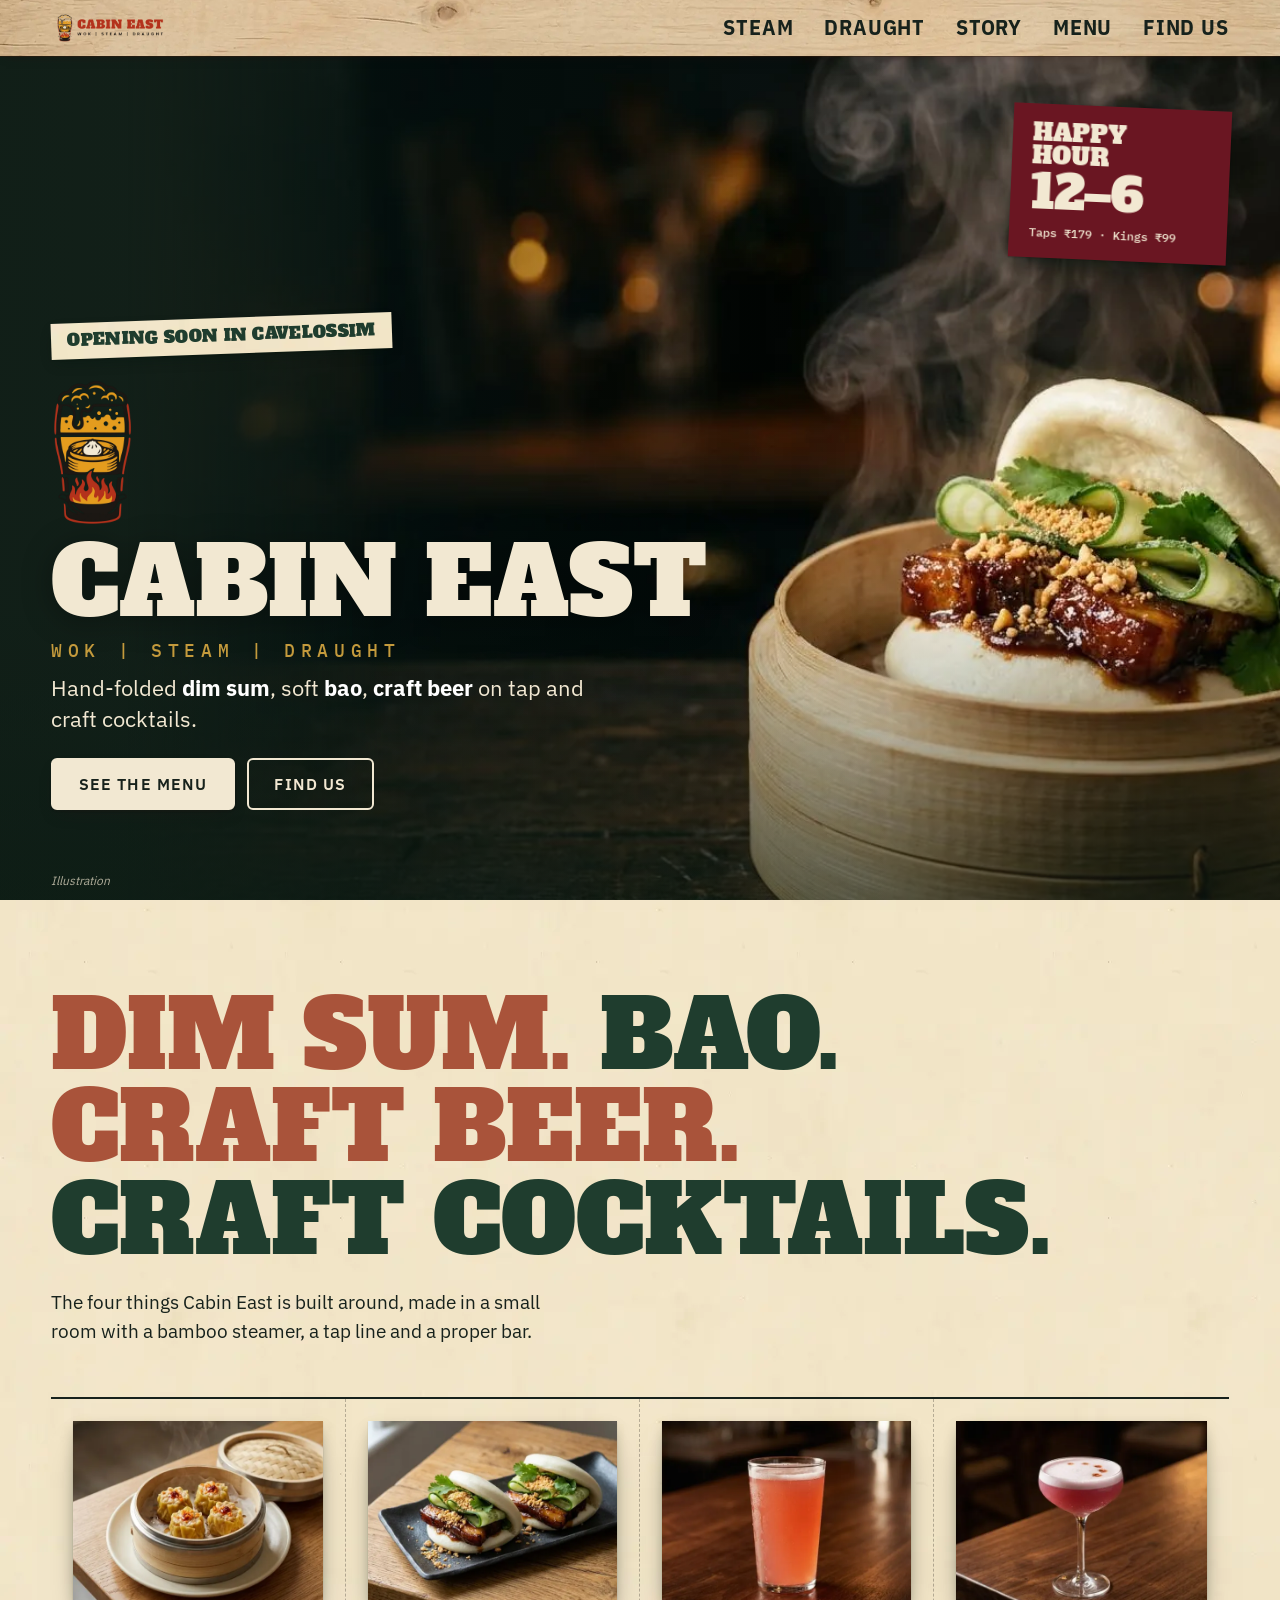
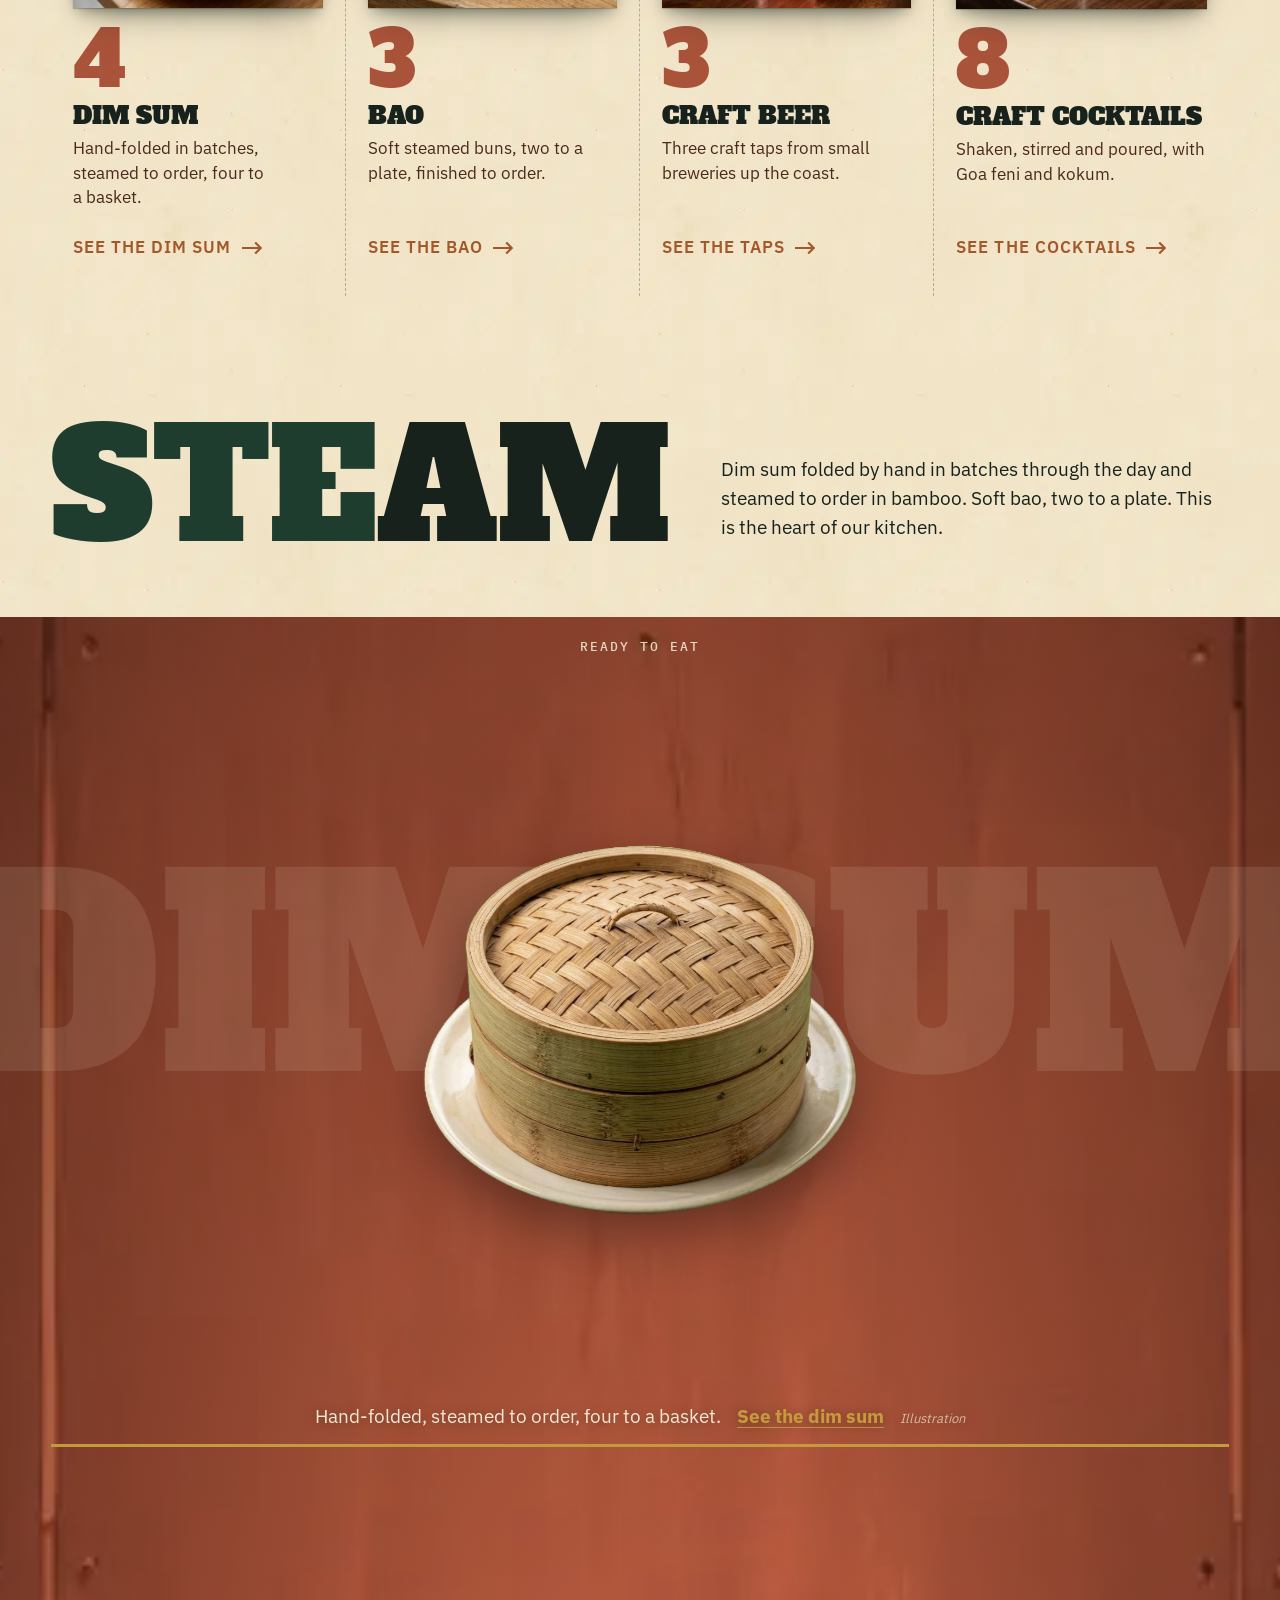
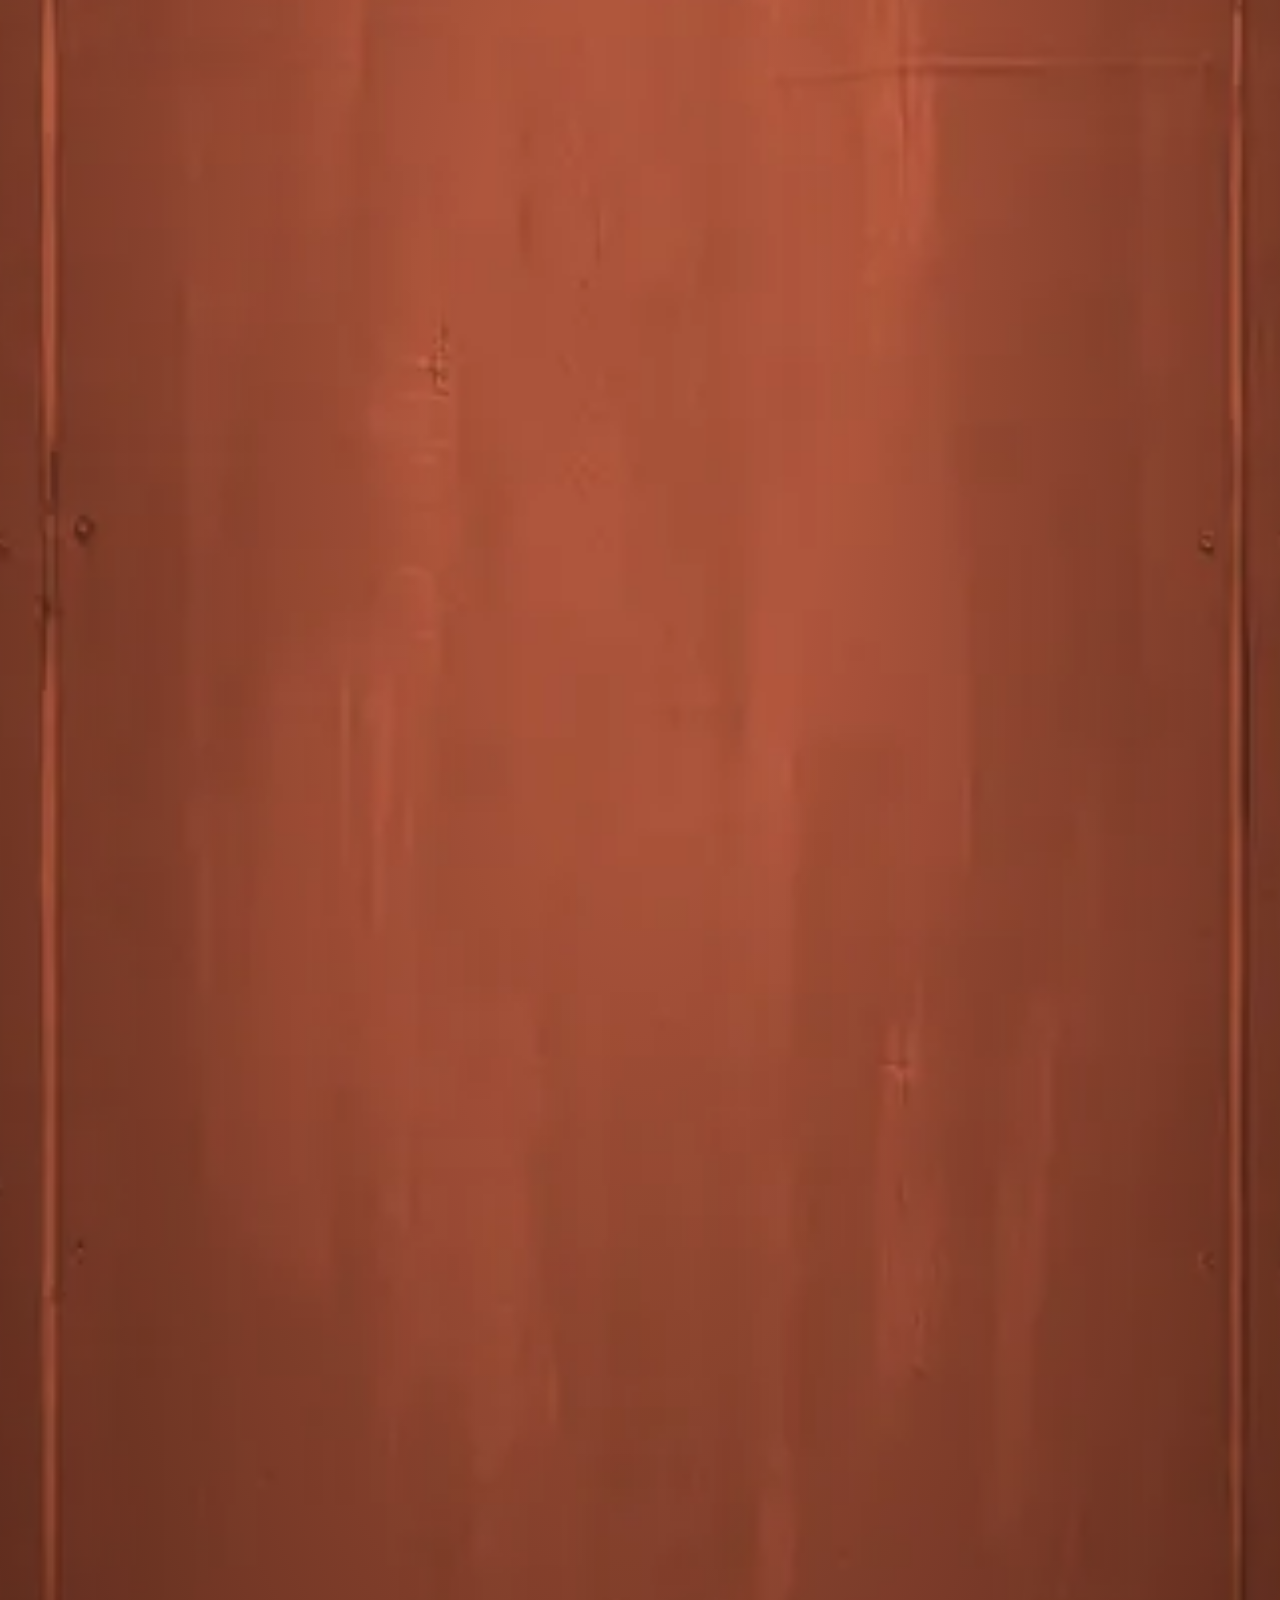
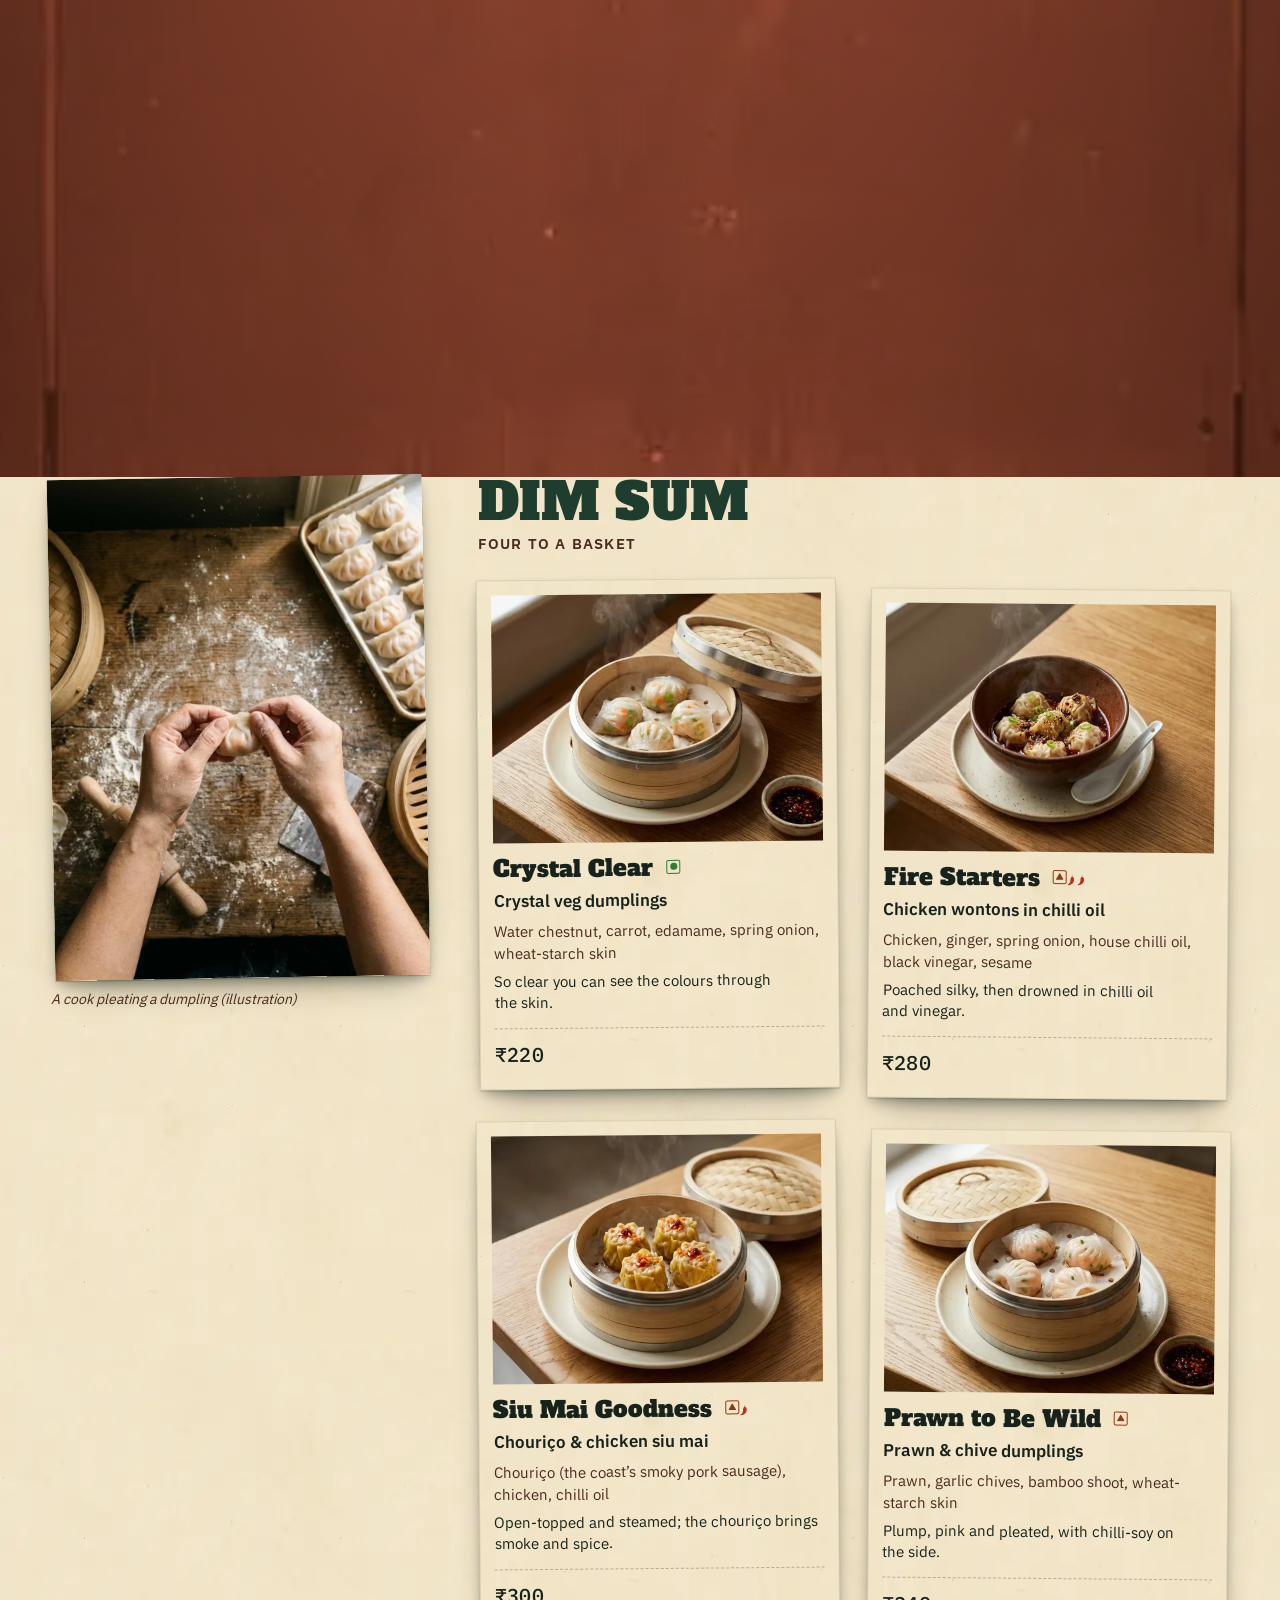
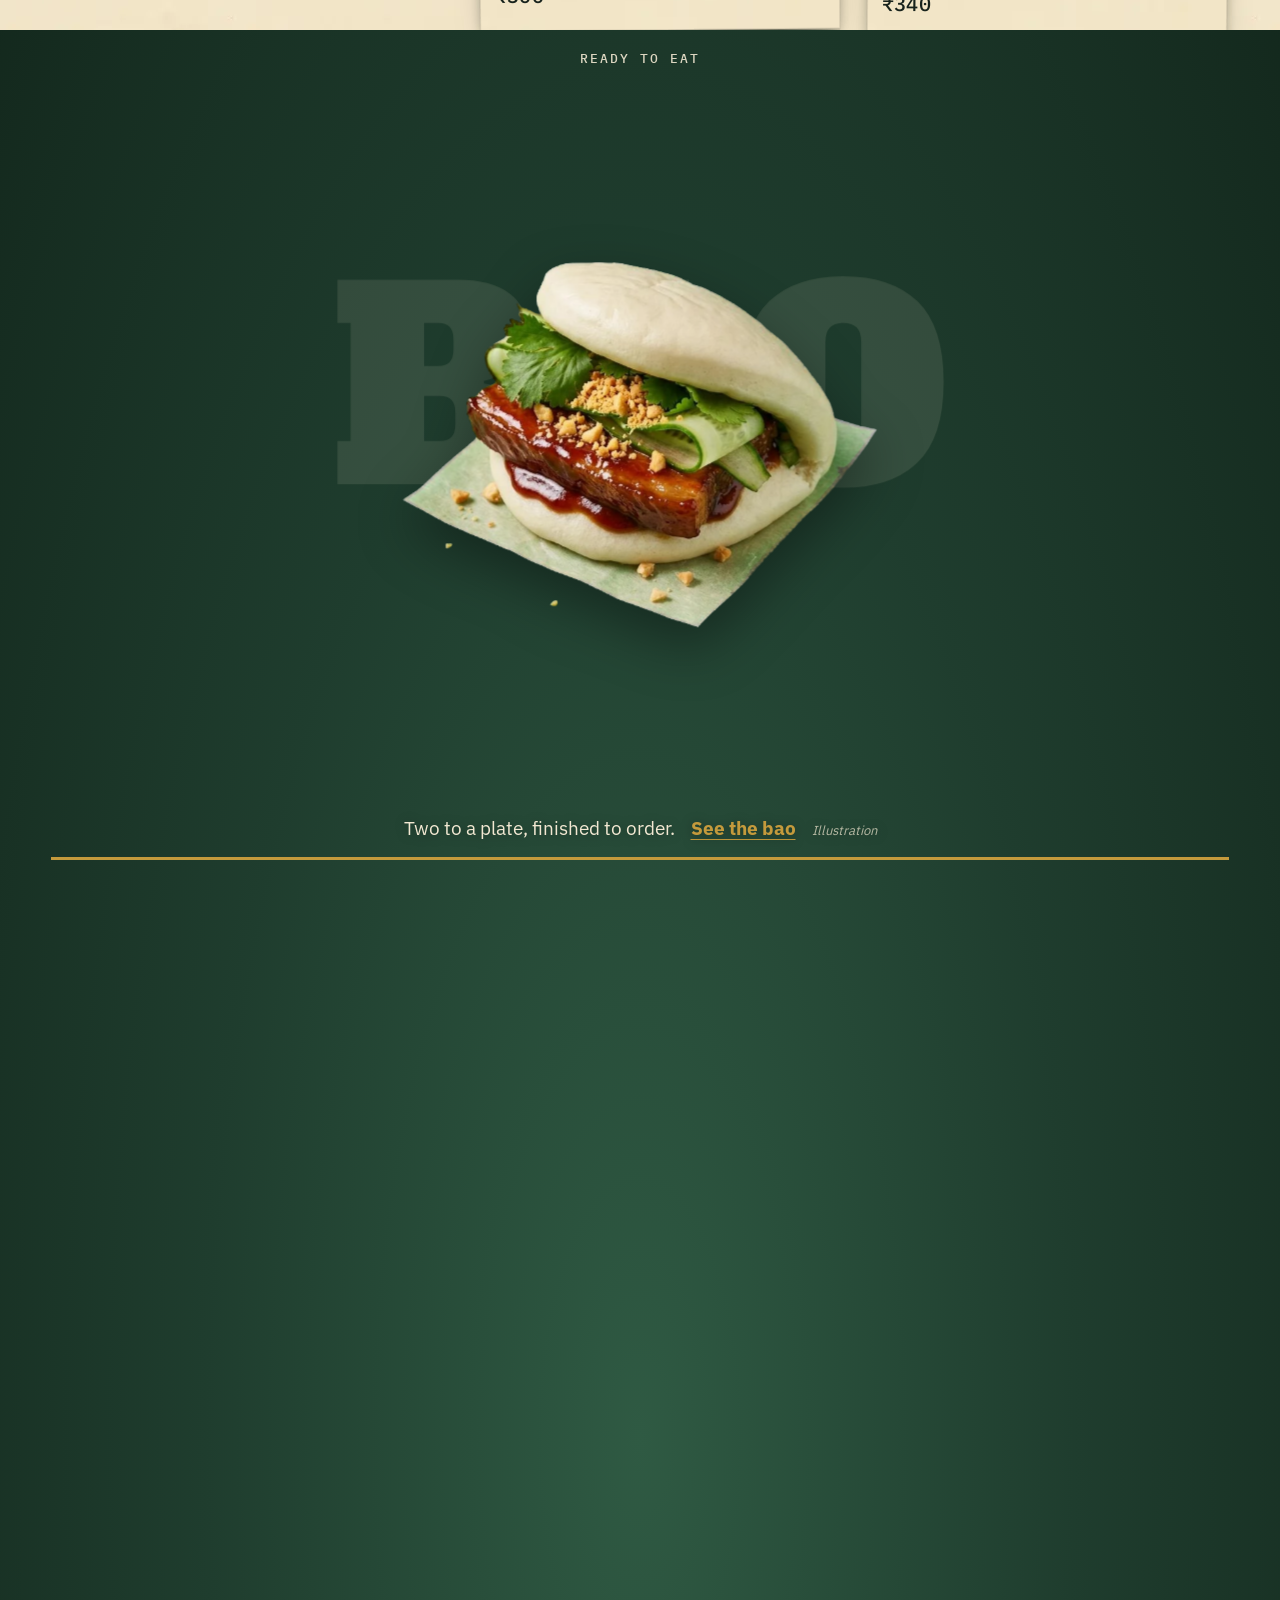
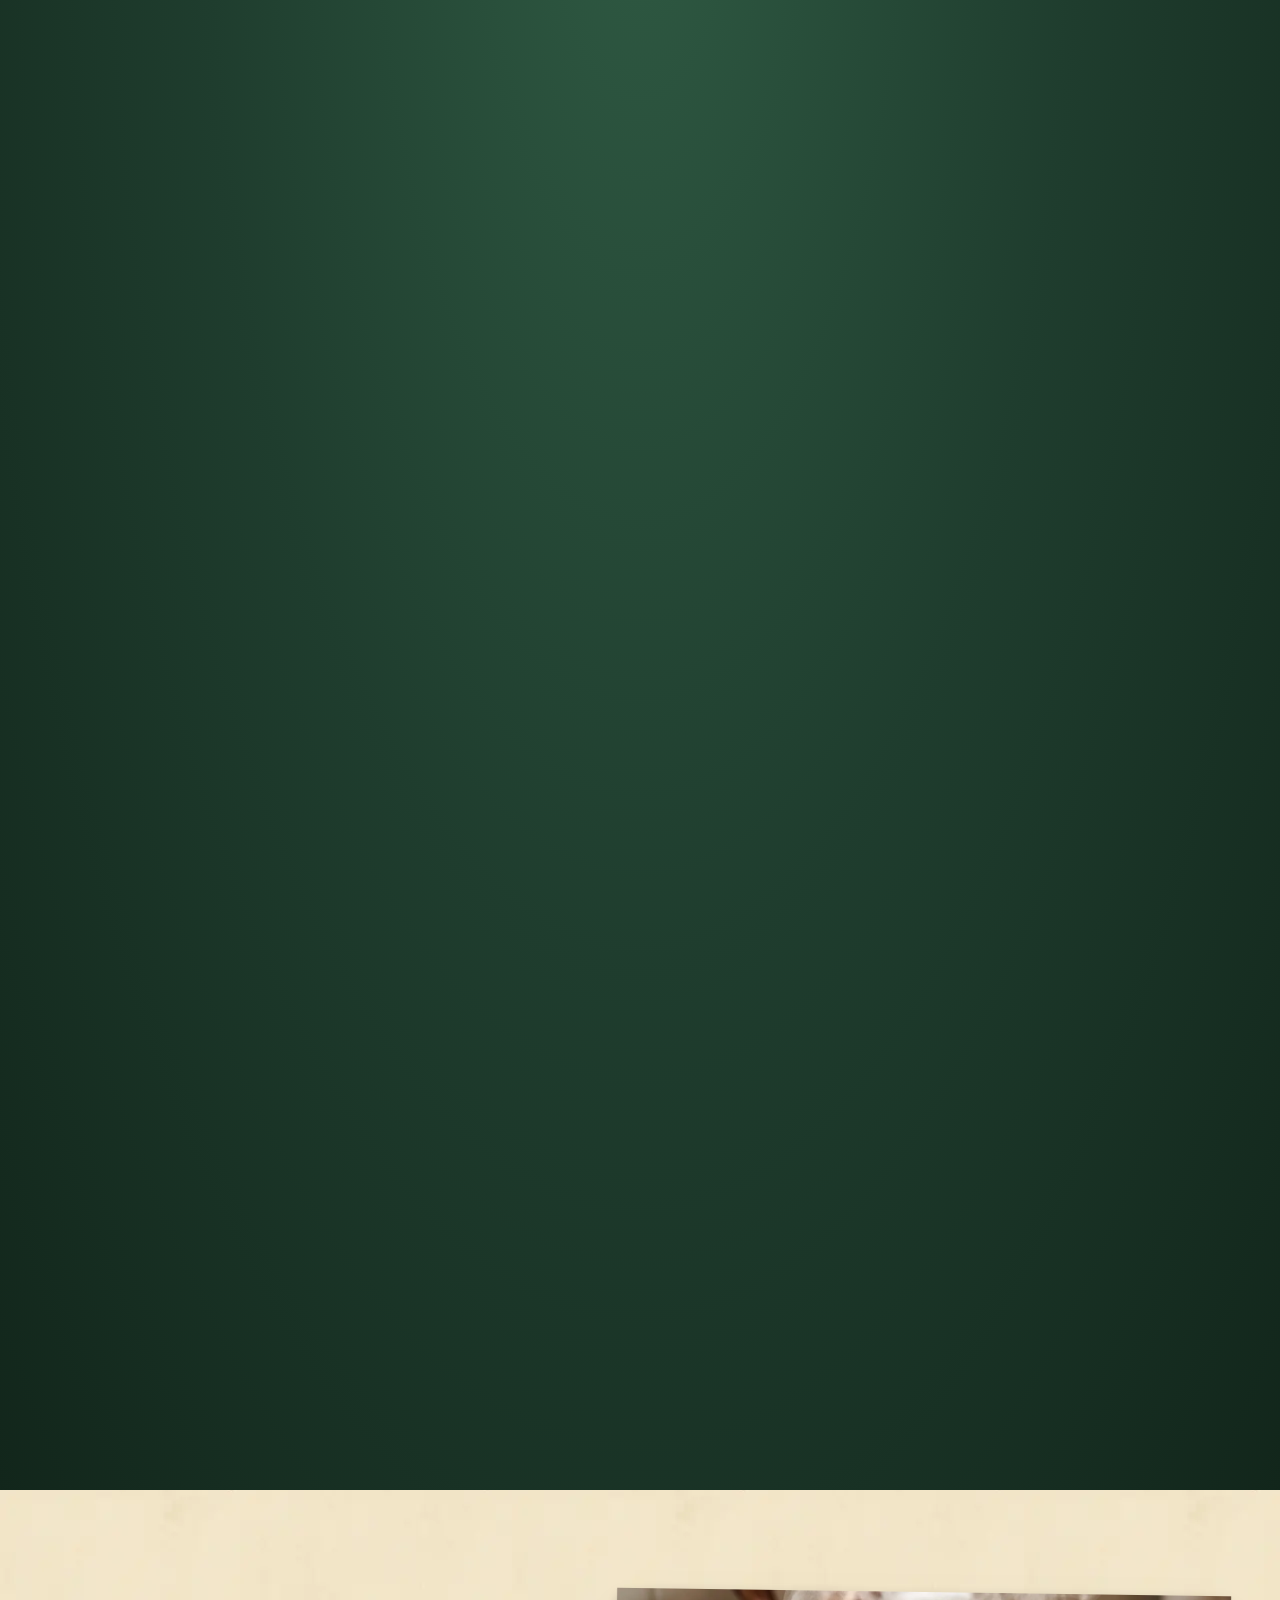
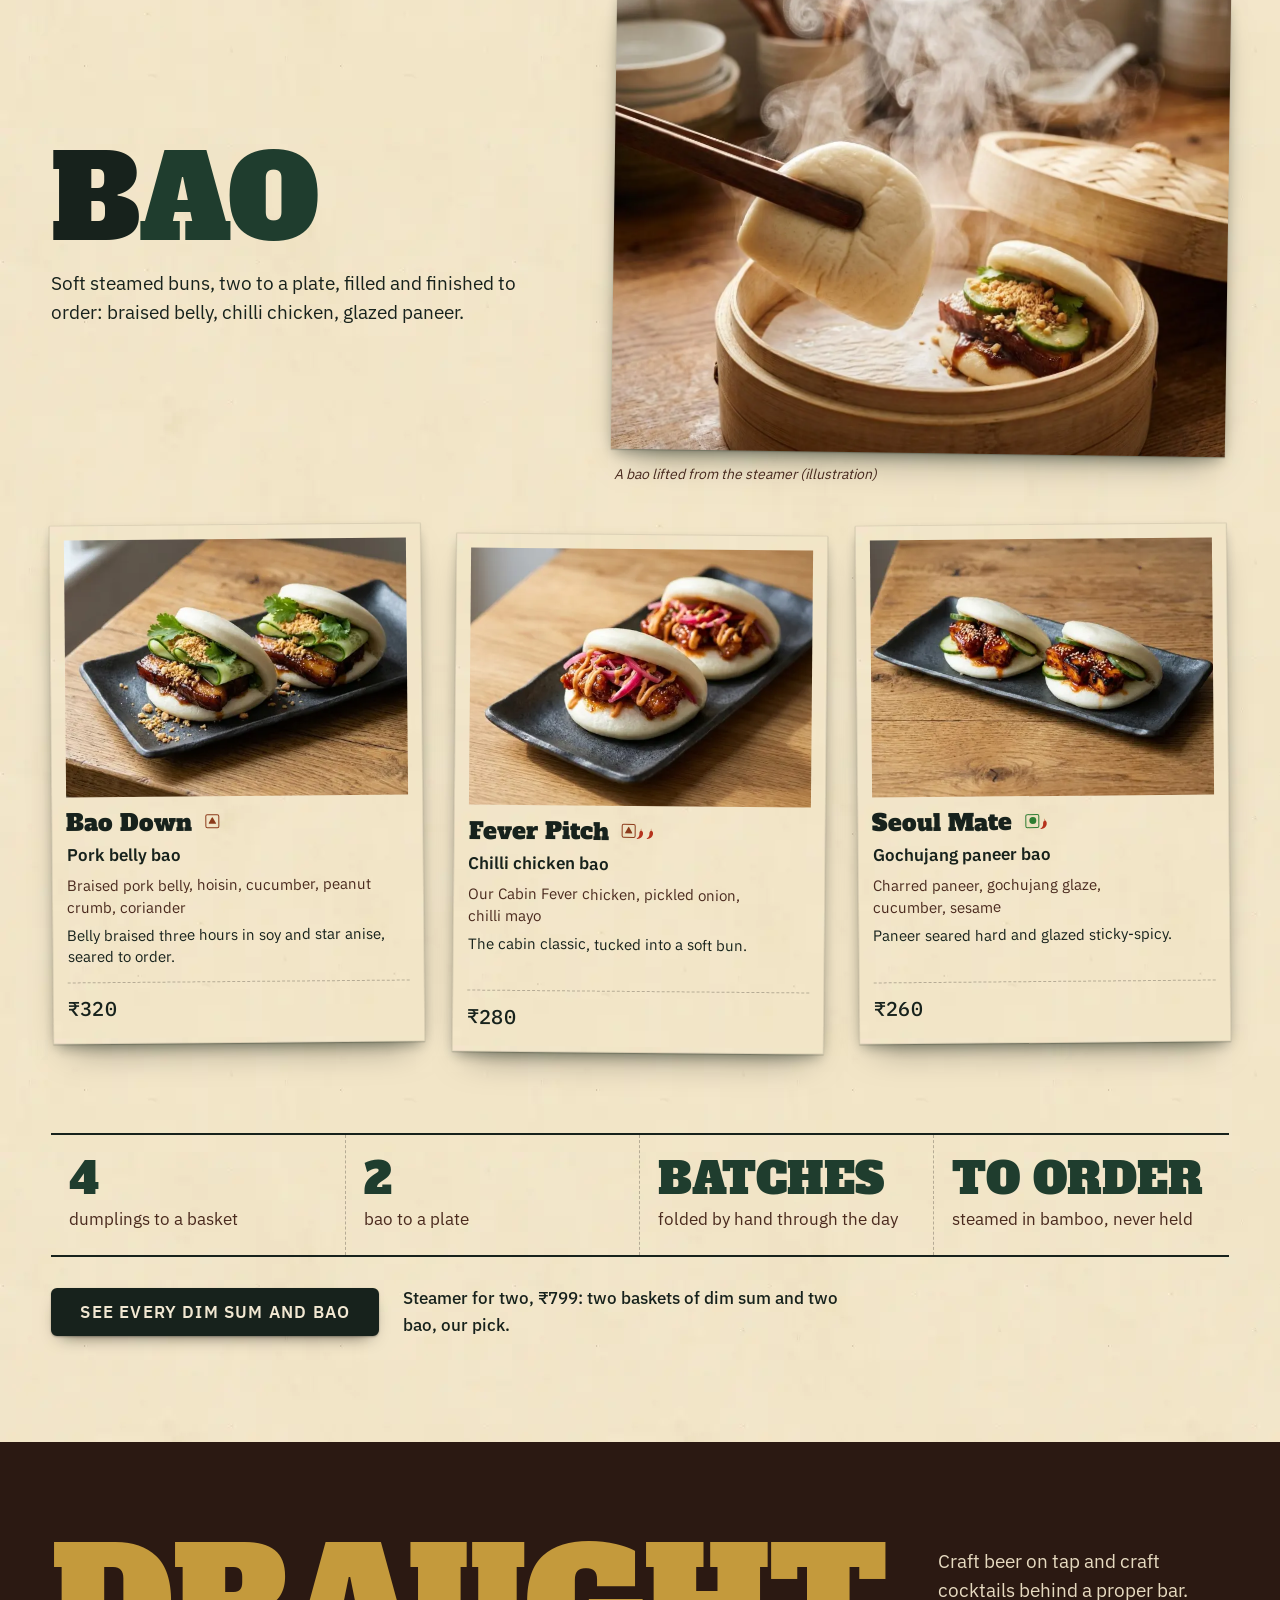
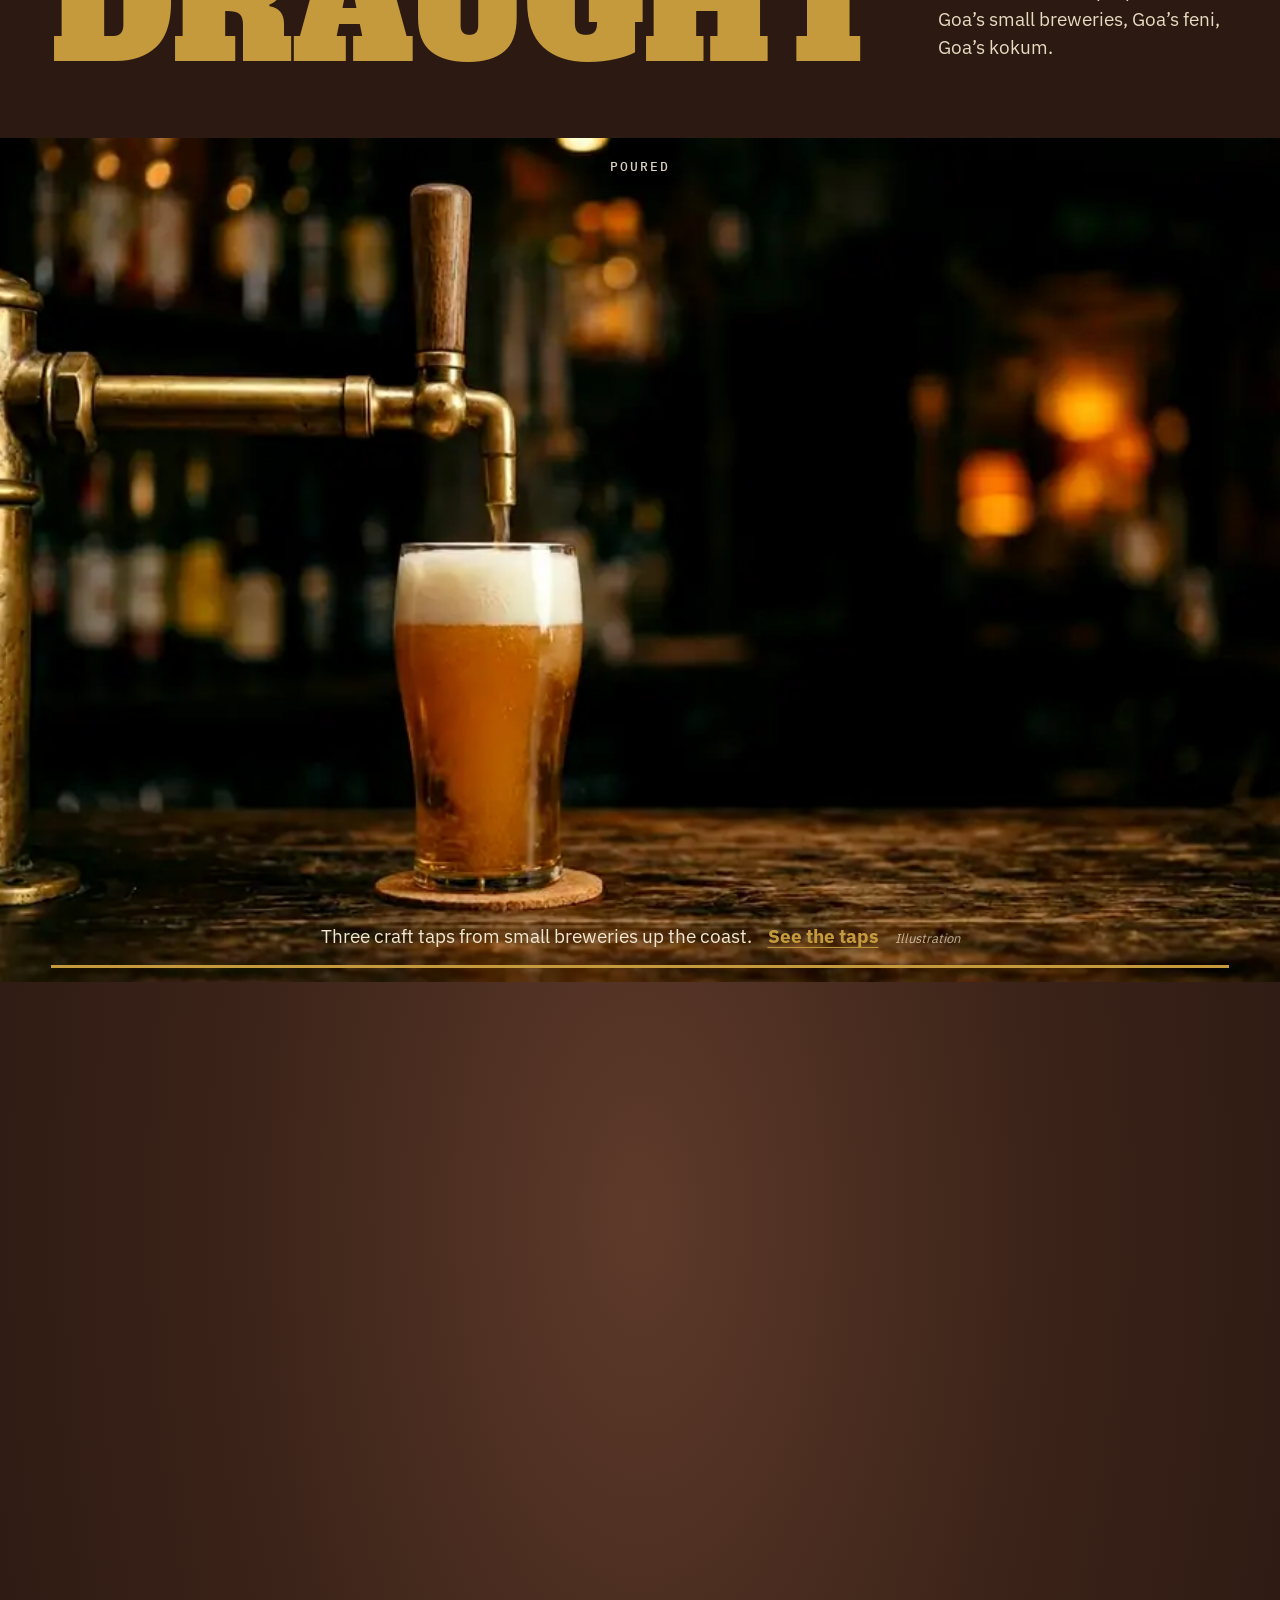
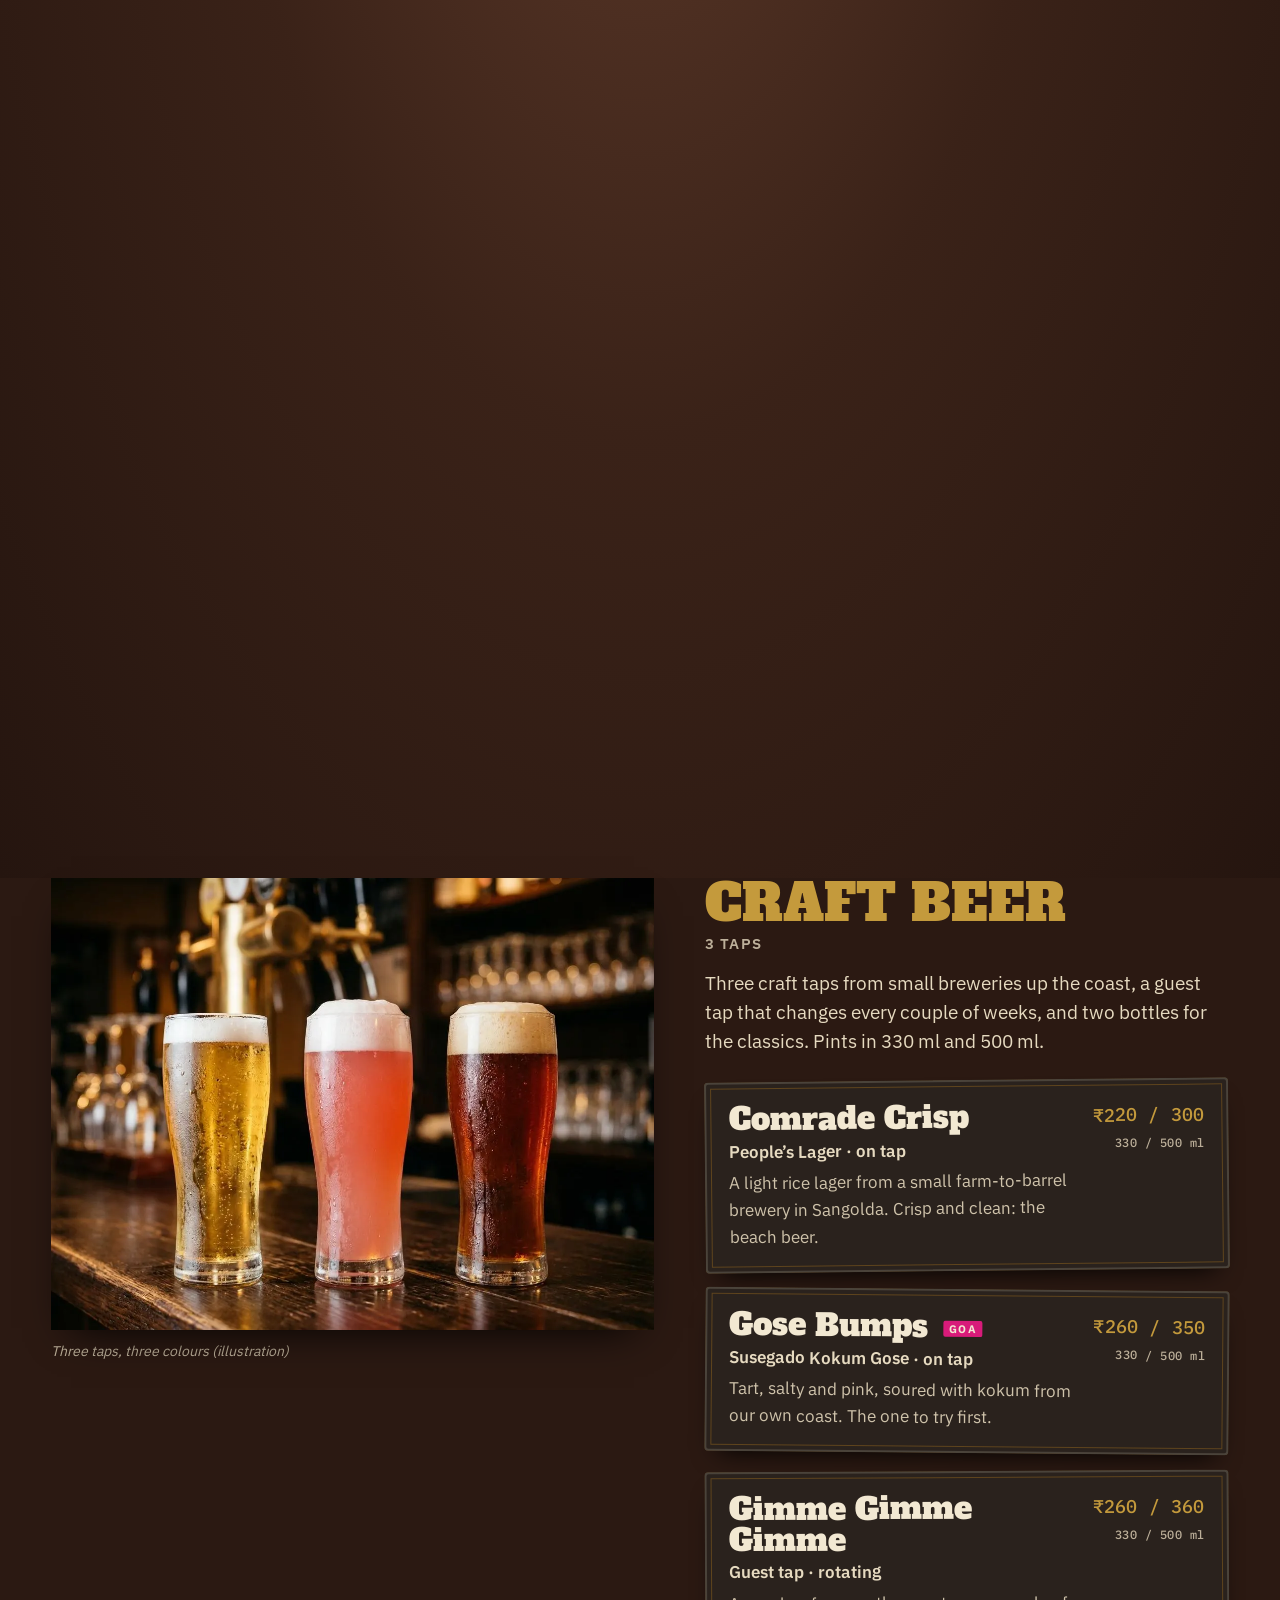
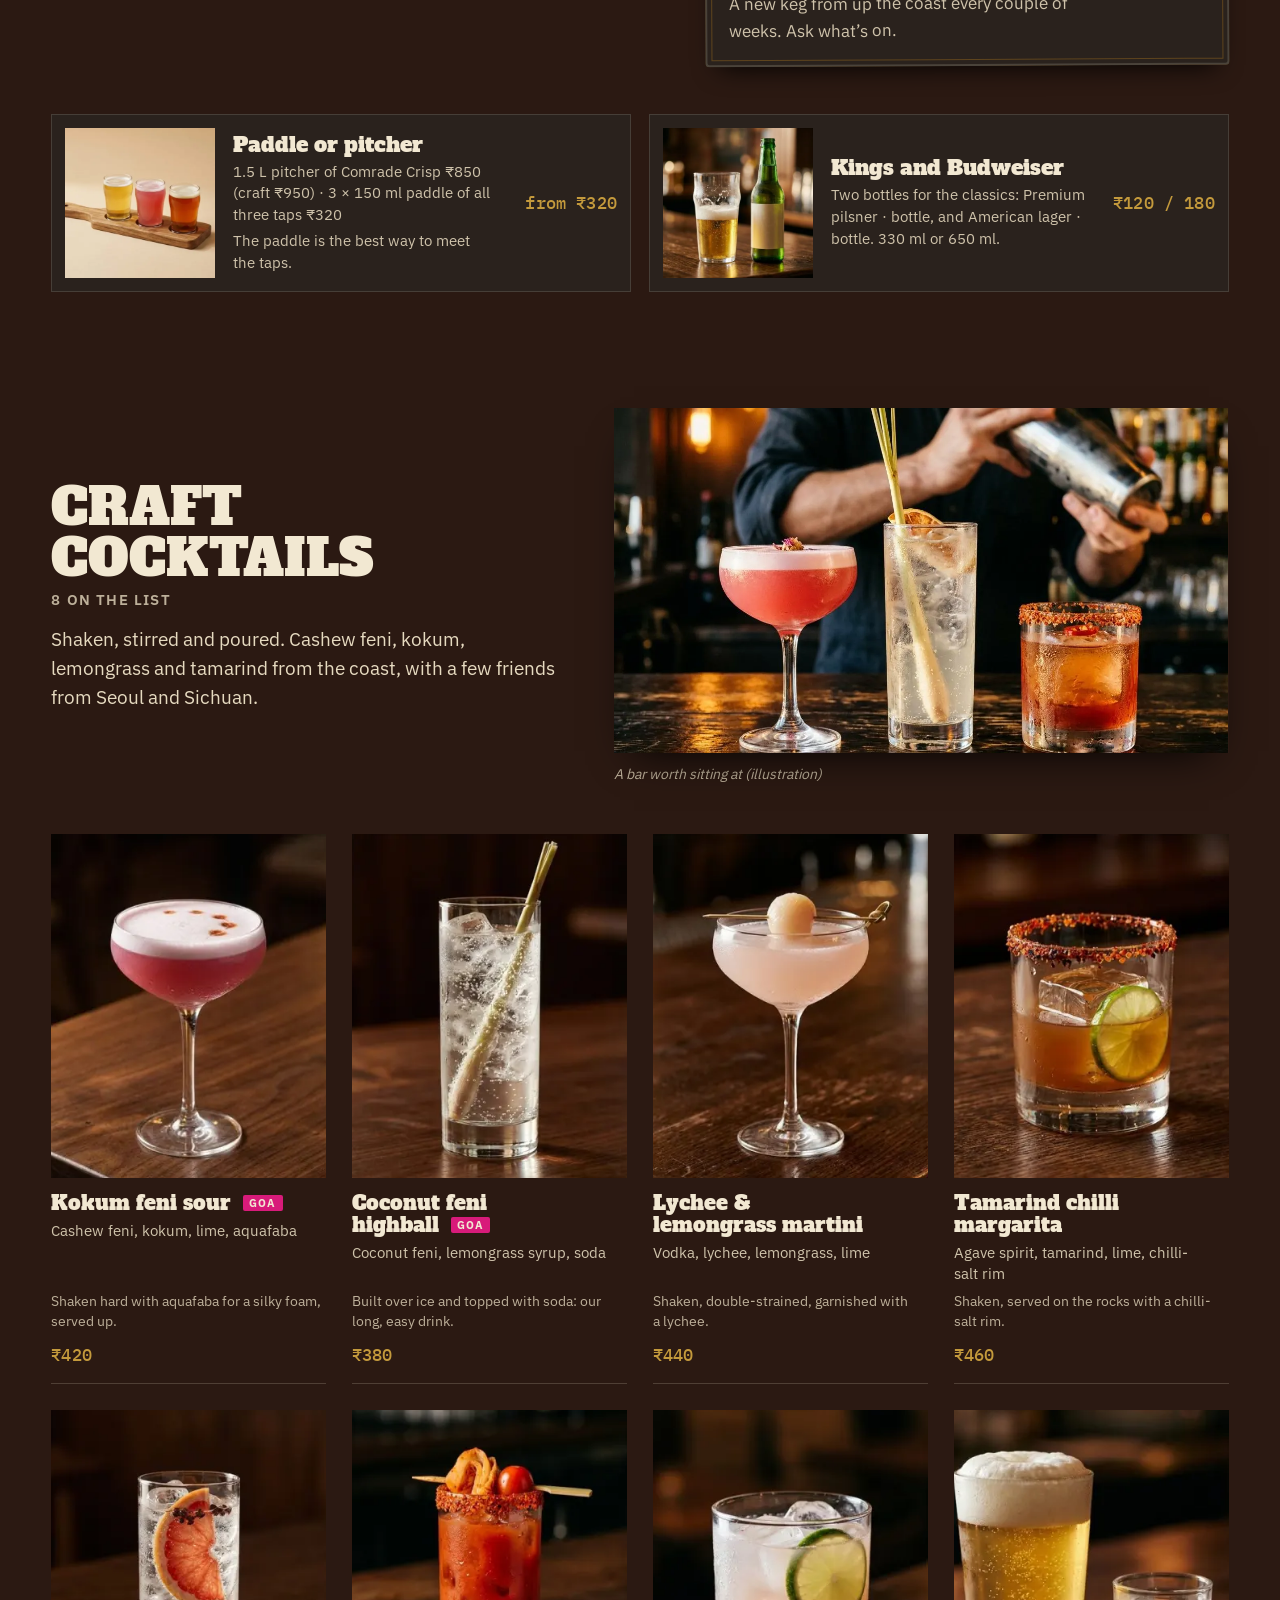
==== commit a11400de: "Palette: the garden decor palette (bottle green, chocolate, Goa blue, old brick, brass, burgundy, co" ====
--- a/index.html
+++ b/index.html
@@ -5,7 +5,7 @@
 <meta name="viewport" content="width=device-width, initial-scale=1">
 <title>Cabin East · Wok, Steam, Draught · Cavelossim, Goa</title>
 <meta name="description" content="Cabin East is a small Pan-Asian pub opening soon in Cavelossim, South Goa: hand-folded dim sum, soft bao, craft beer on tap and craft cocktails, with an Indo-Chinese wok on full flame.">
-<meta name="theme-color" content="#B5321C">
+<meta name="theme-color" content="#1F3D2E">
 <meta property="og:title" content="Cabin East · opening soon in Cavelossim">
 <meta property="og:description" content="Dim sum, bao, craft beer and craft cocktails, in Cavelossim, South Goa.">
 <meta property="og:image" content="https://singhgenics.github.io/Cabin-East/assets/img/og.jpg">
--- a/assets/site.css
+++ b/assets/site.css
@@ -1,4 +1,4 @@
-/* Cabin East: the hoarding. Tangra red plywood, pasted cream bills, slab lettering. */
+/* Cabin East: the hoarding. Bottle-green plywood, pasted cream bills, slab lettering (palette block at the end of this file). */
 @font-face { font-family: "Alfa Slab One"; src: url("fonts/AlfaSlabOne-Regular.woff2") format("woff2"); font-display: swap; }
 @font-face { font-family: "IBM Plex Sans"; src: url("fonts/IBMPlexSans.woff2") format("woff2"); font-weight: 100 700; font-stretch: 75% 100%; font-display: swap; }
 @font-face { font-family: "IBM Plex Mono"; src: url("fonts/IBMPlexMono-Medium.woff2") format("woff2"); font-weight: 500; font-display: swap; }
@@ -707,3 +707,34 @@
 .fire-photo .ph { aspect-ratio: 16 / 9; }
 .xv-on .xv-beer { height: 260vh; }
 @media (max-width: 820px) { .xv-on .xv-beer { height: 240vh; } }
+
+/* ---- palette (2026-10-29): the garden decor palette. Bottle green leads; chocolate, Goa blue, old brick, brass, burgundy, cognac, bougainvillea support. ---- */
+:root {
+  --bottle: #1F3D2E; --choc: #4A2A1E; --goa-blue: #2443A6; --brick: #A9533A; --brass: #C49A3C; --burgundy: #6A1622; --cognac: #A2582A; --bougain: #D81B7A;
+  --red: var(--bottle); --red-deep: #14291E;
+  --amber: var(--brass);
+  --jade: var(--goa-blue);
+  --ink: #17221C; --ink-soft: #4A2A1E;
+  --shadow: 0 1px 1px rgba(6, 20, 12, .2), 0 6px 14px -4px rgba(6, 20, 12, .38), 0 18px 36px -18px rgba(4, 14, 8, .5);
+}
+/* plywood hoarding: bottle green */
+.hoarding { background-image: url("img/hoarding-wood-green.webp"); }
+/* happy hour, deals and stamps: burgundy; Goa tag: bougainvillea; story map: Goa blue */
+.bill-happy, .bill-jade, .hero-happy { background: var(--burgundy); }
+.tag { background: var(--bougain); }
+.stamp { background: var(--burgundy); }
+.heat { color: #B5321C; }                         /* chilli stays chilli red */
+.go, .xv-cap a, a:hover { color: var(--cognac); }
+.draught .go, .xv-cap a { color: var(--brass); }
+/* scenes */
+.xv-dimsum { background: radial-gradient(ellipse at 50% 46%, rgba(0, 0, 0, 0) 20%, rgba(32, 12, 6, .6) 100%), url("img/hoarding-wood-brick.webp") center / cover, var(--brick); }
+.xv-bao { background: radial-gradient(ellipse at 50% 46%, #2F5A43 0%, var(--bottle) 48%, #12261B 100%); }
+.draught { background: #2B1912; }
+.xv-beer { background: radial-gradient(ellipse at 50% 46%, #5E3A2A 0%, #3A2218 46%, #25150F 100%); }
+.xv-beer .xv-word { color: rgba(196, 154, 60, .1); }
+.hero-stamp { color: var(--bottle); }
+.hero-shade { background: linear-gradient(90deg, rgba(12, 28, 20, .55) 0%, rgba(12, 28, 20, .2) 45%, rgba(12, 28, 20, 0) 70%), linear-gradient(0deg, rgba(12, 28, 20, .6), rgba(12, 28, 20, 0) 35%); }
+@media (max-width: 820px) { .hero-shade { background: linear-gradient(0deg, rgba(12, 28, 20, .92) 0%, rgba(12, 28, 20, .7) 38%, rgba(12, 28, 20, 0) 62%); } }
+/* the moat headline alternates bottle green and old brick; the counts take brick too */
+.moat-title { color: var(--bottle); }
+.moat-title .r, .mcell .num { color: var(--brick); }
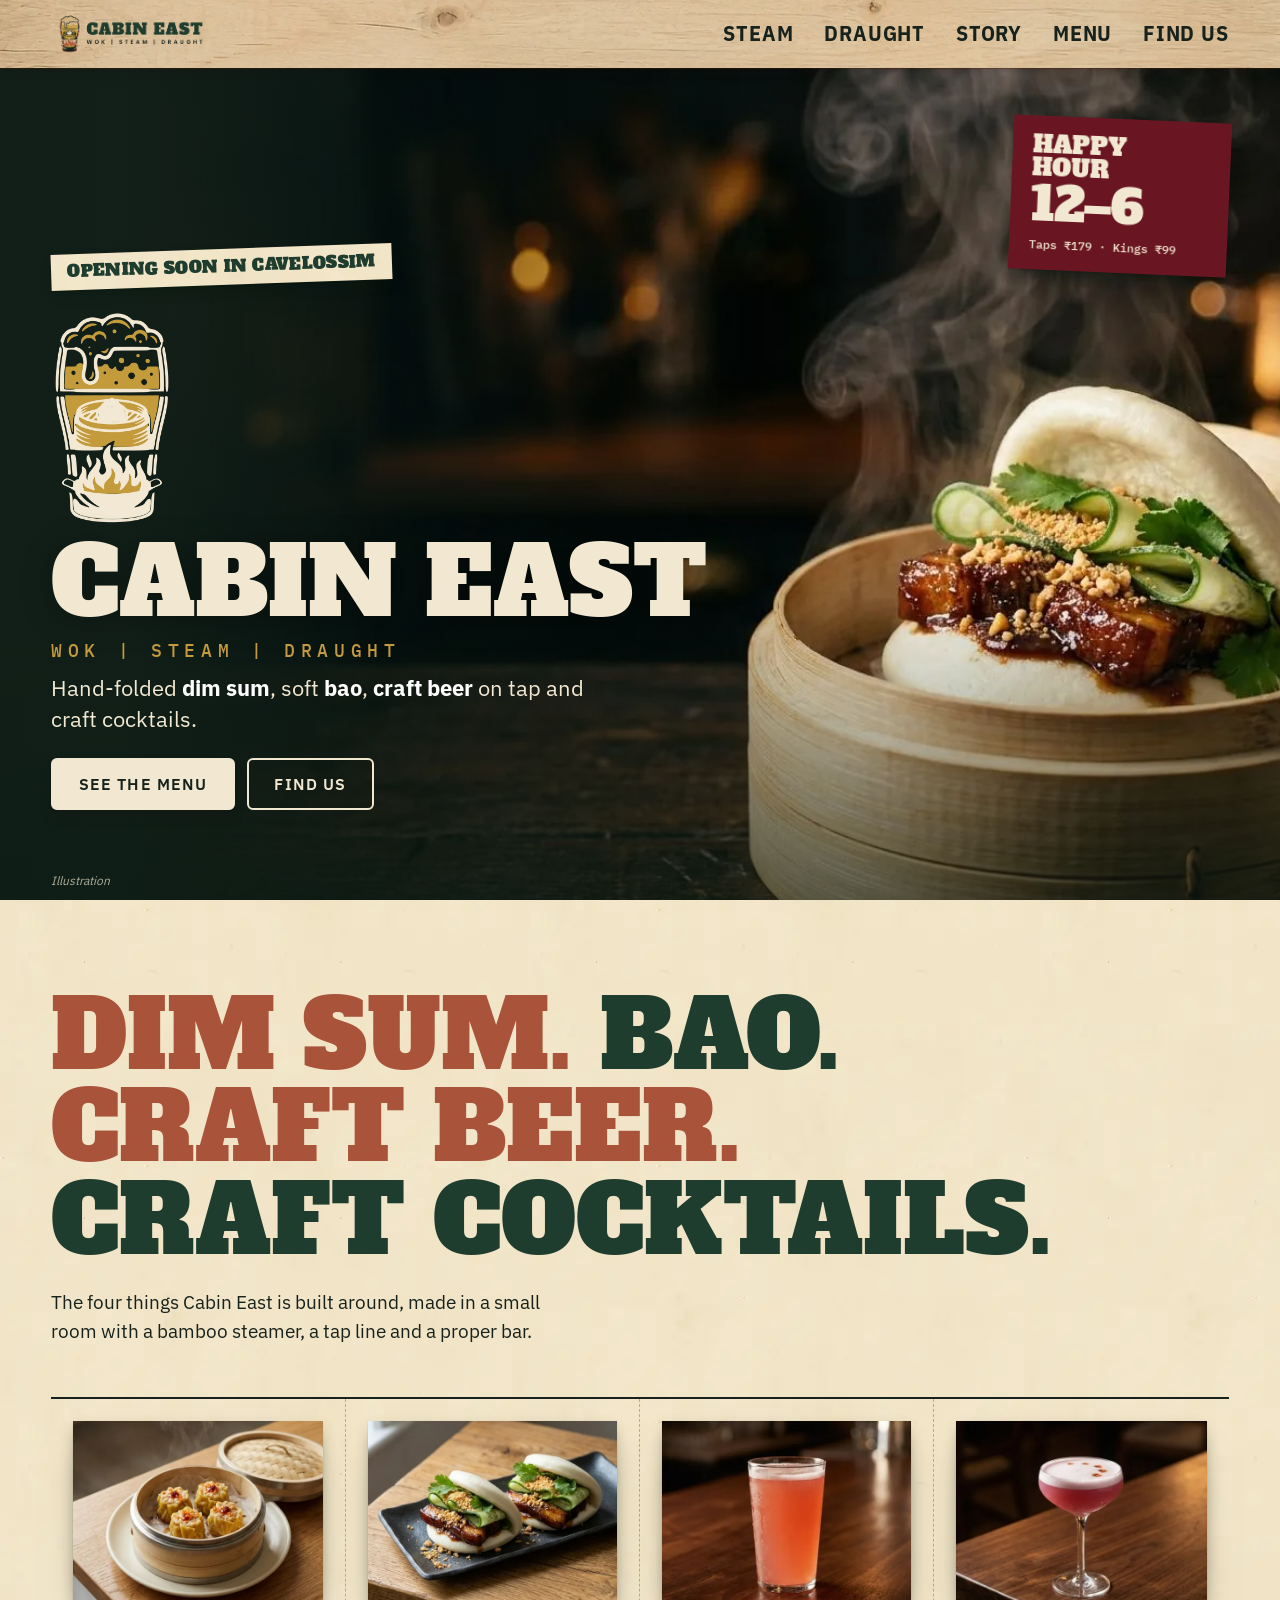
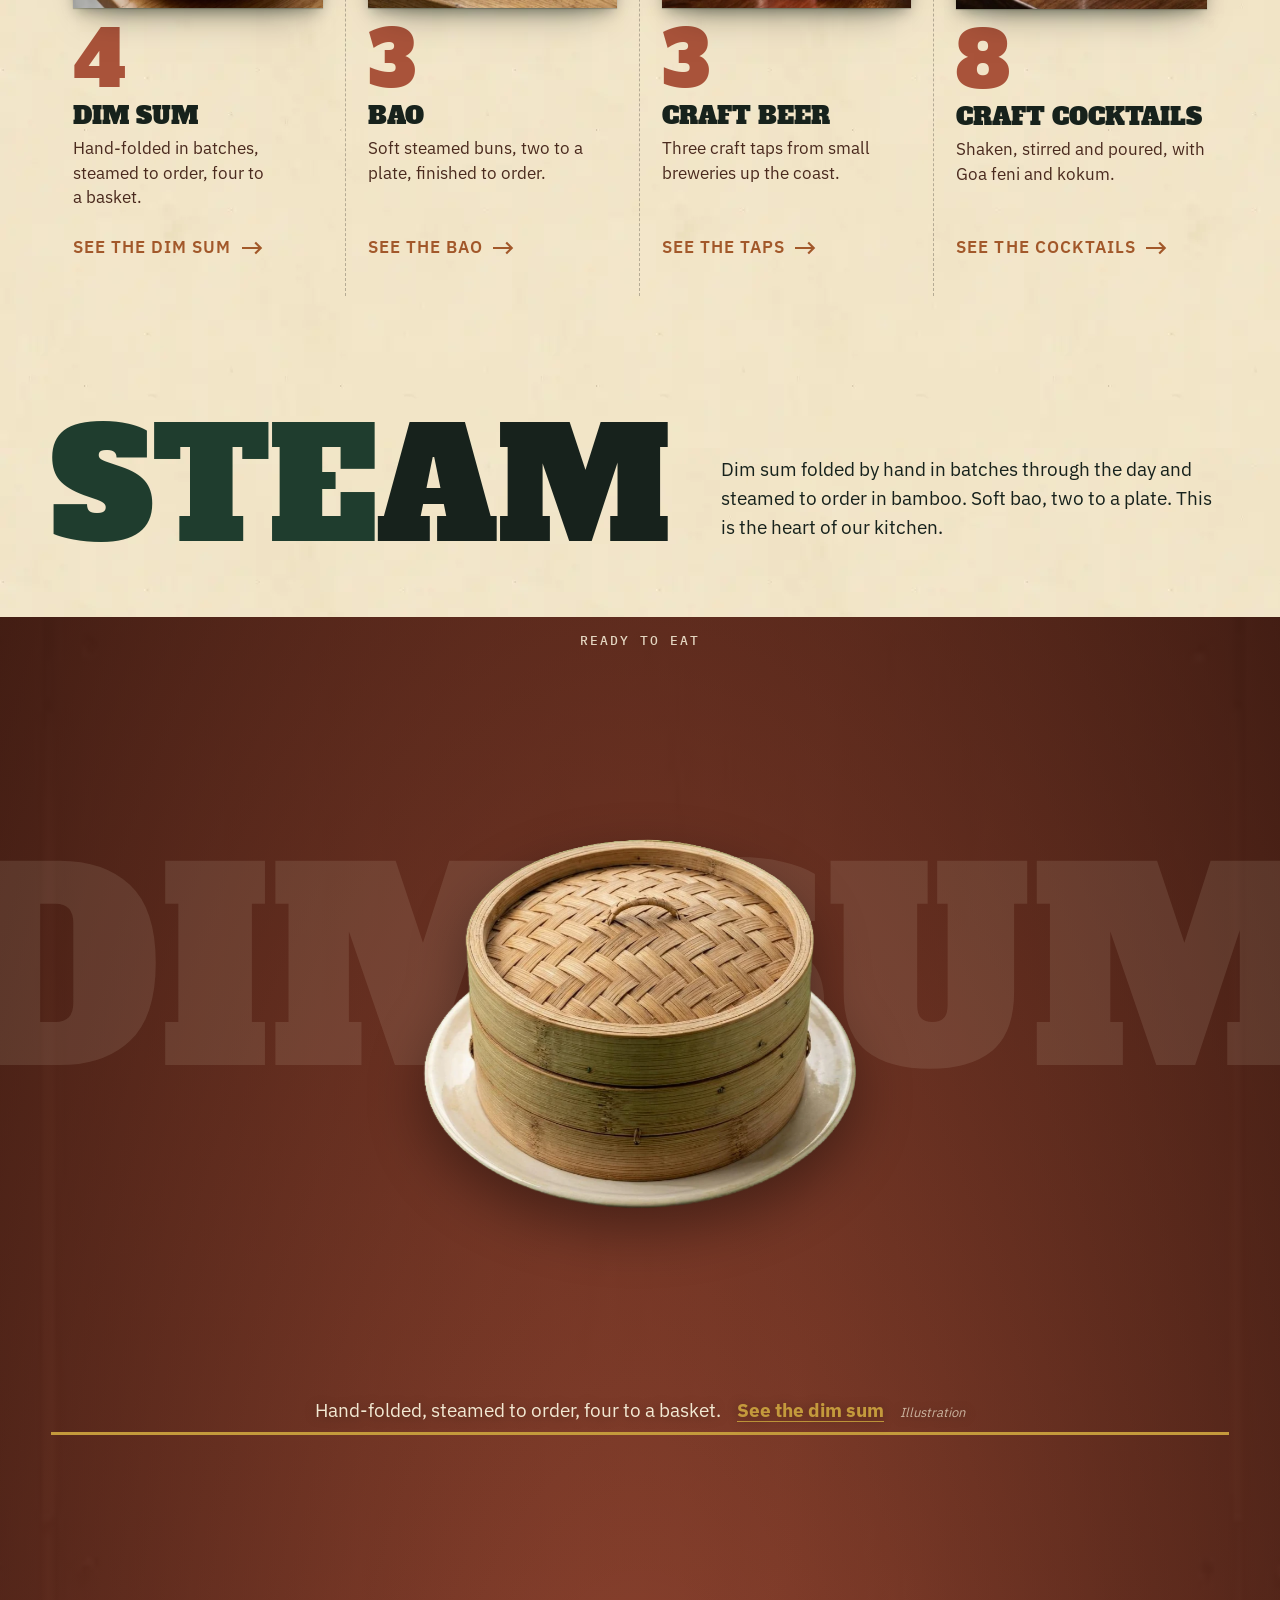
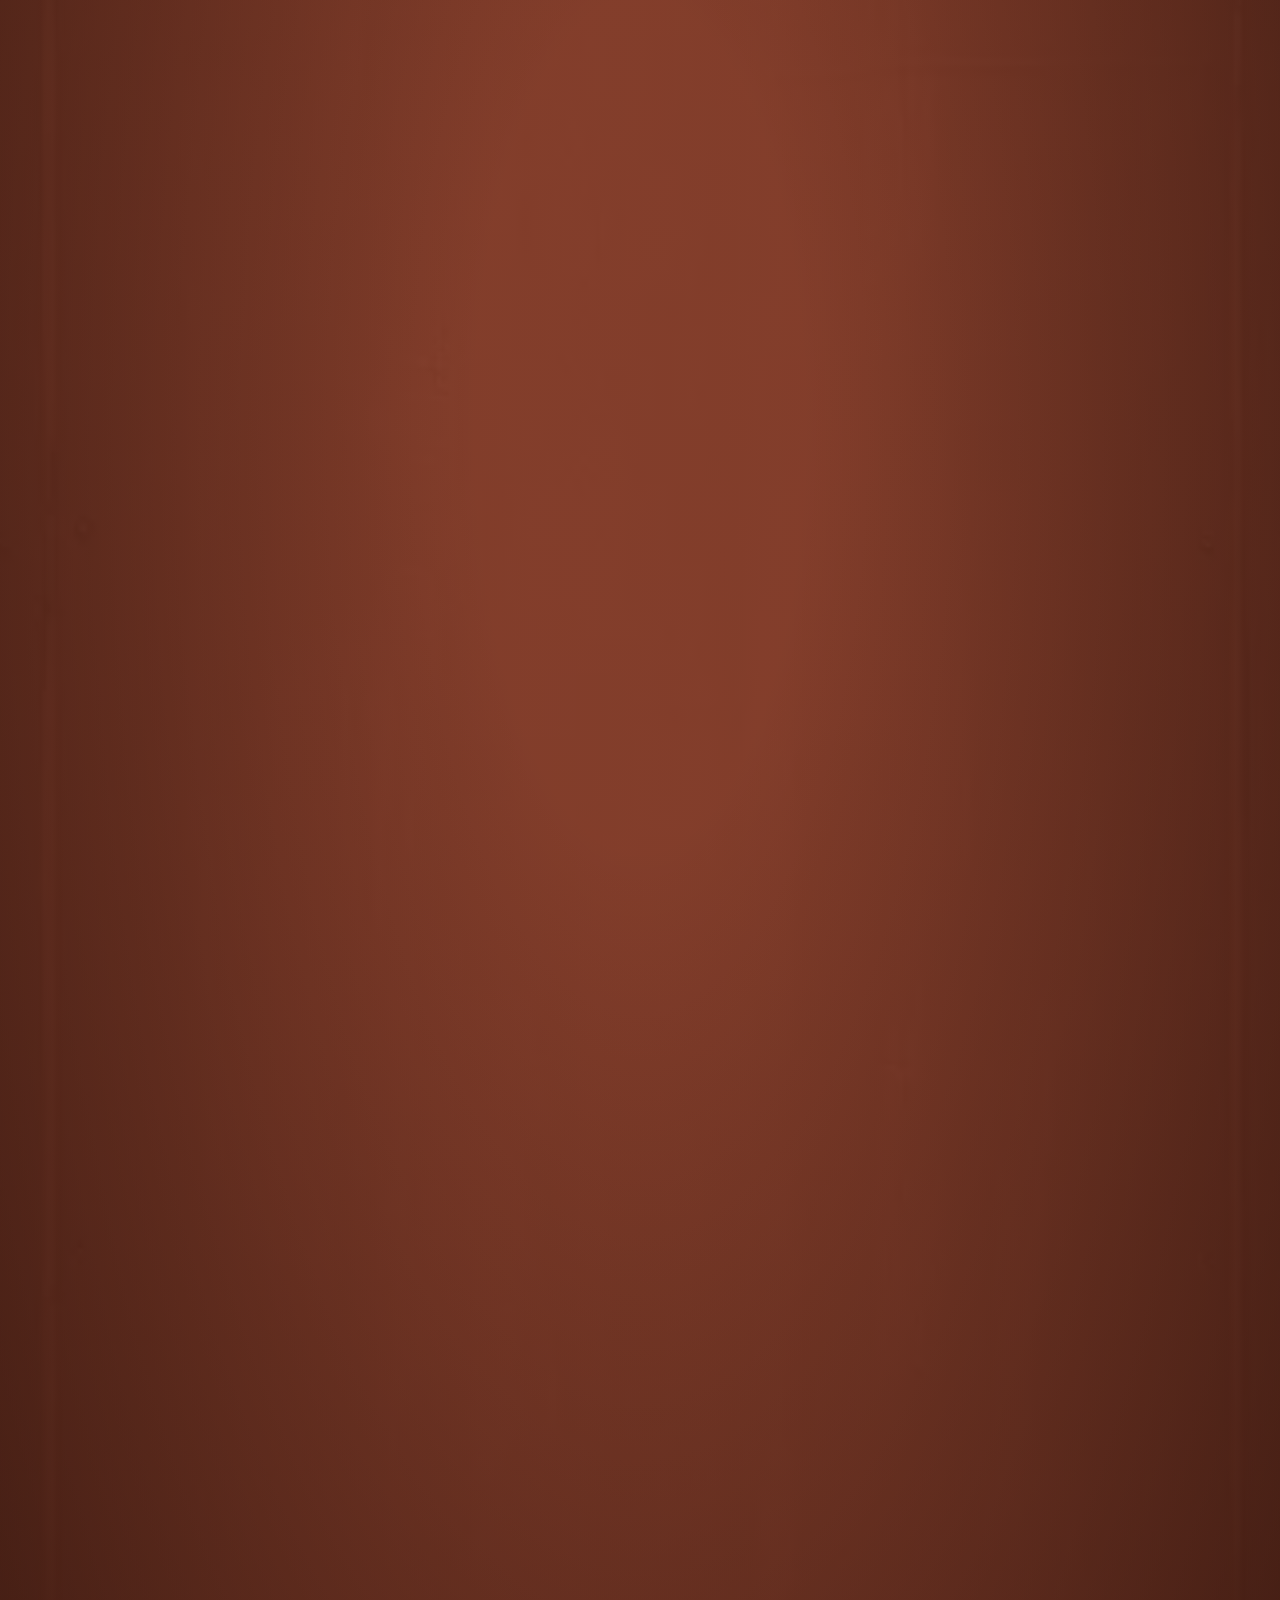
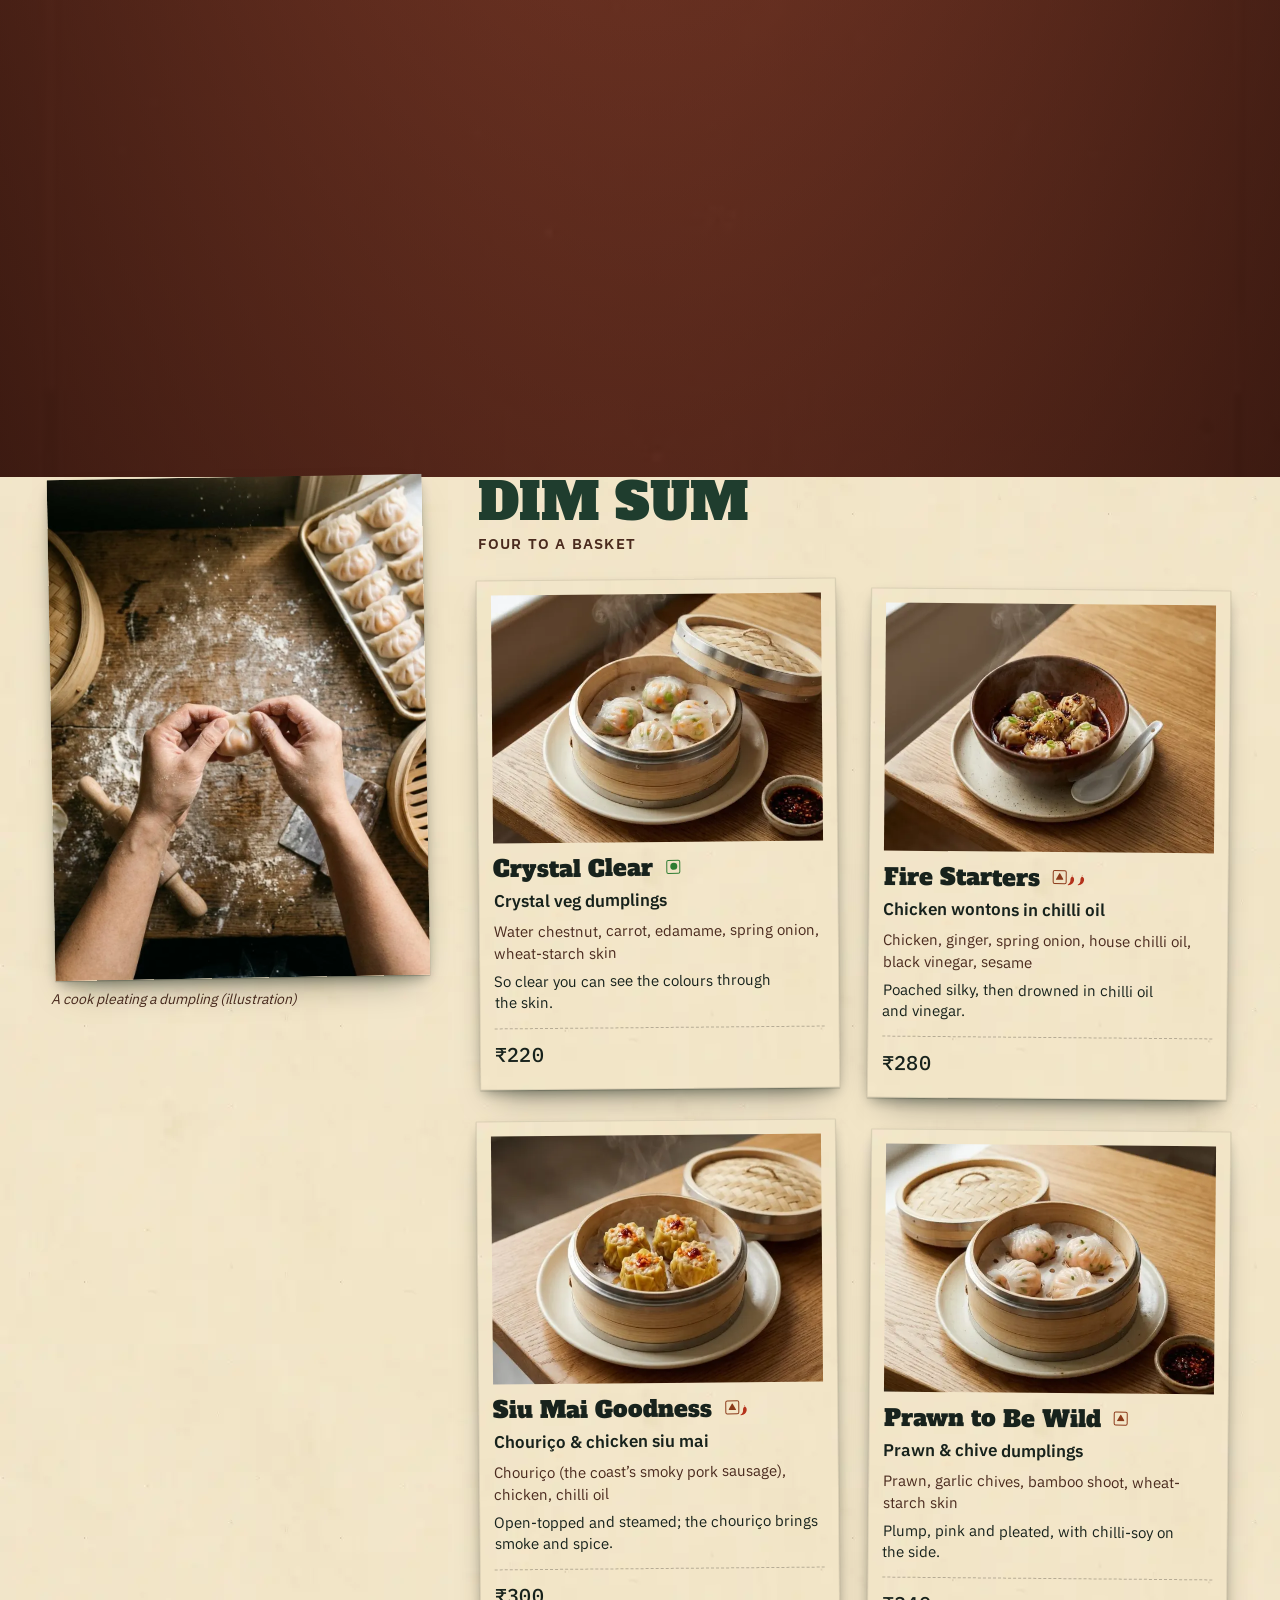
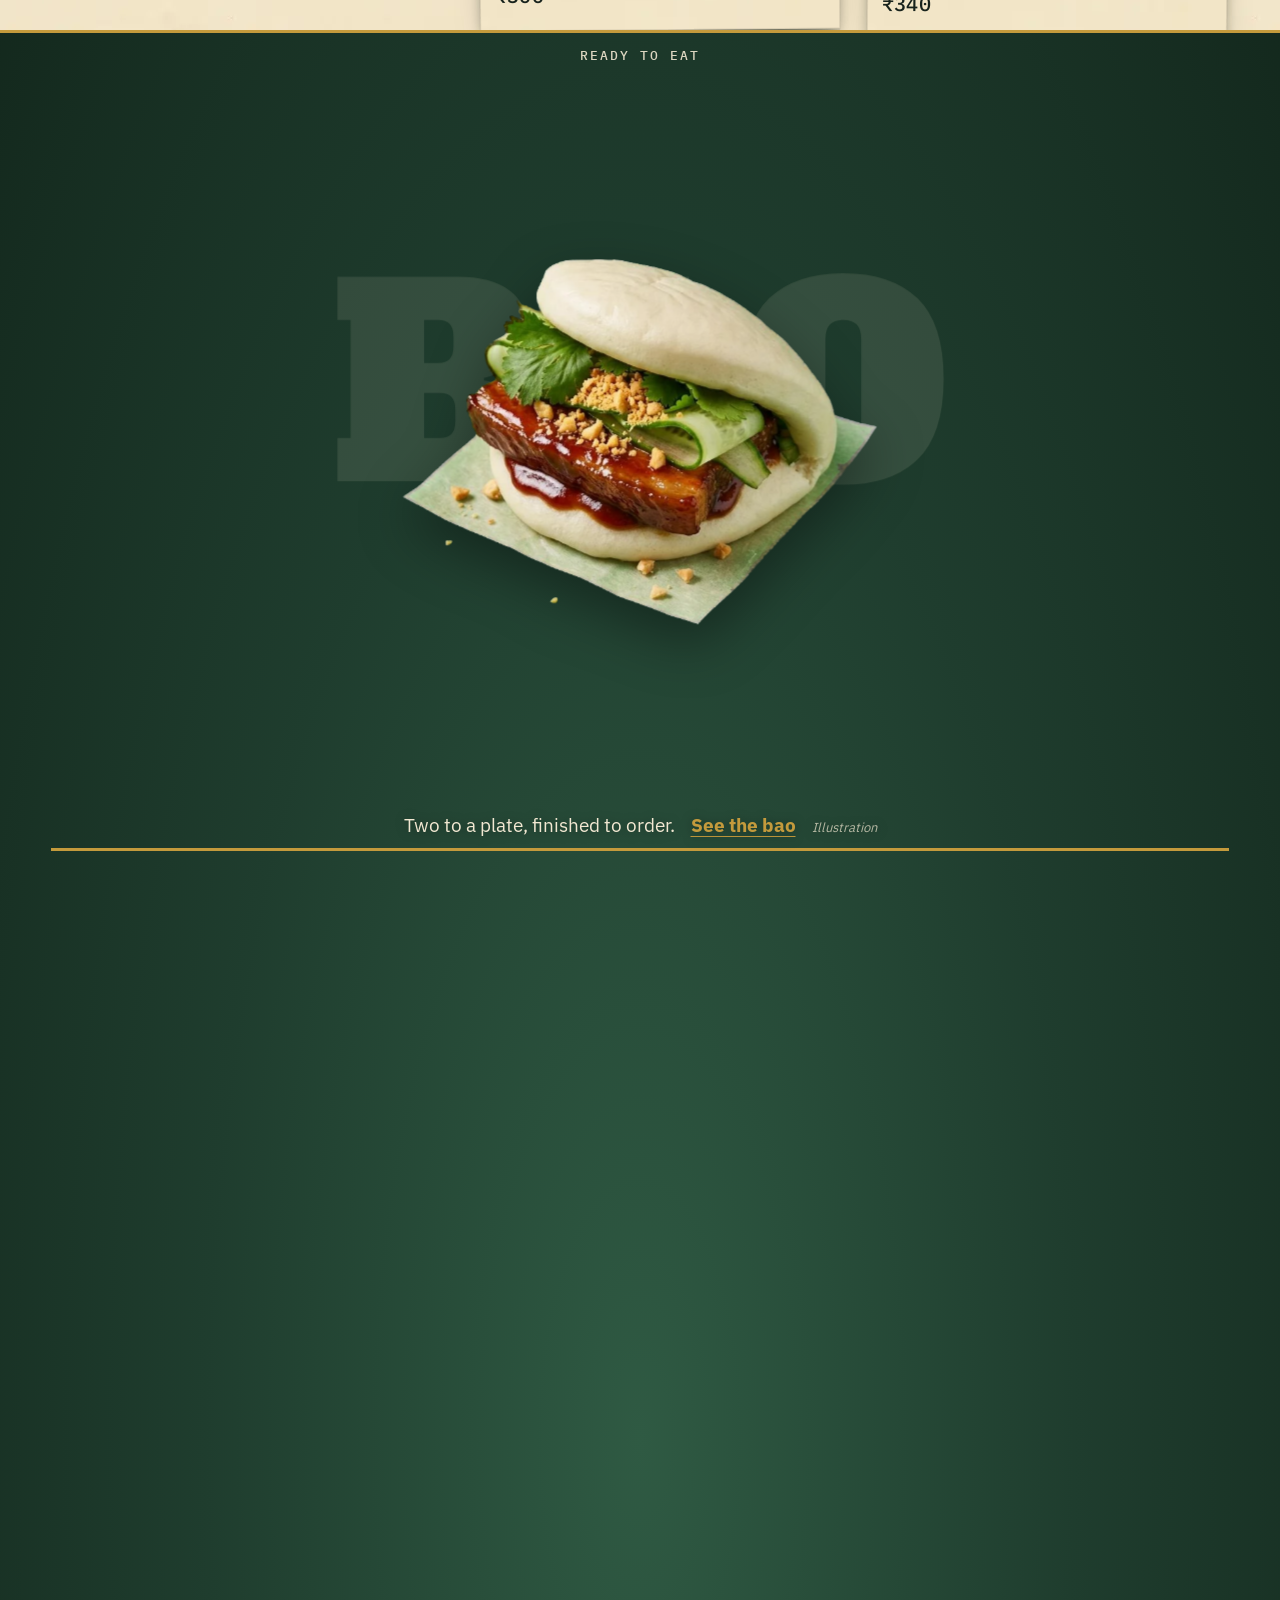
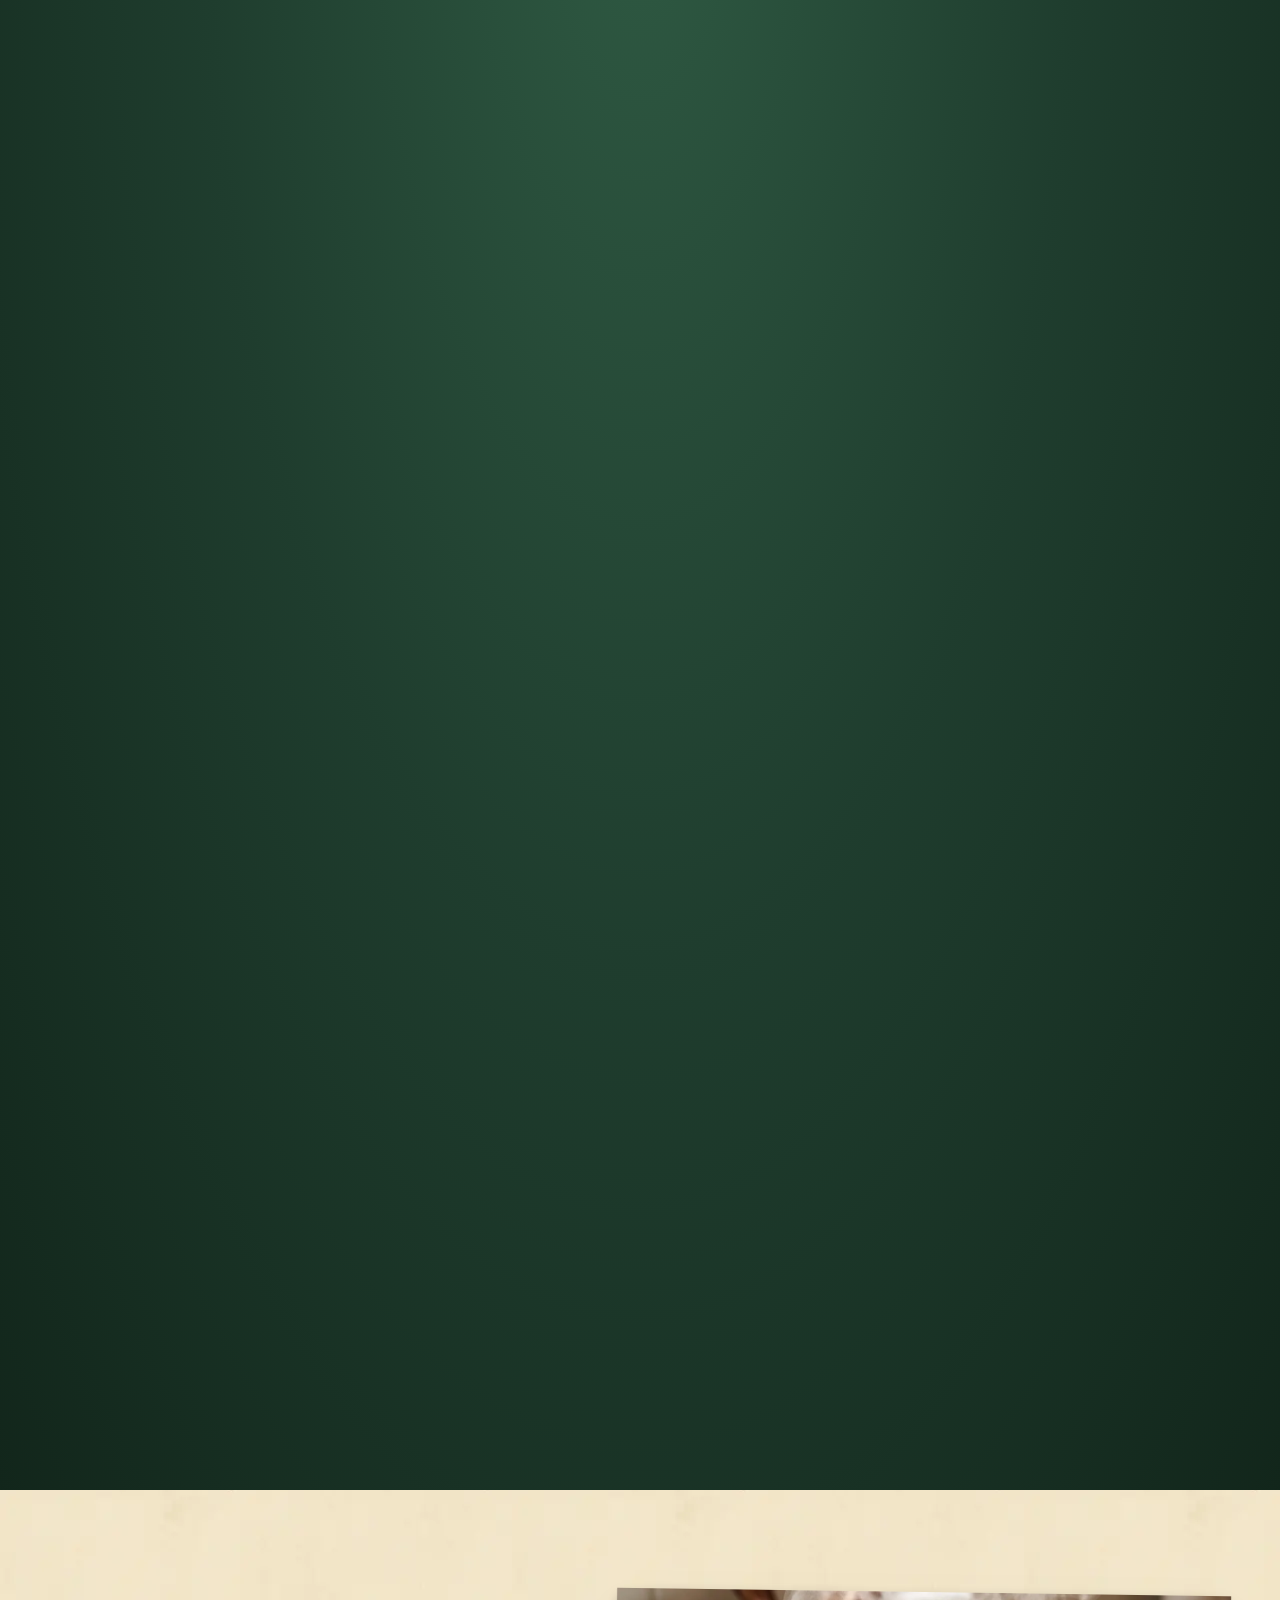
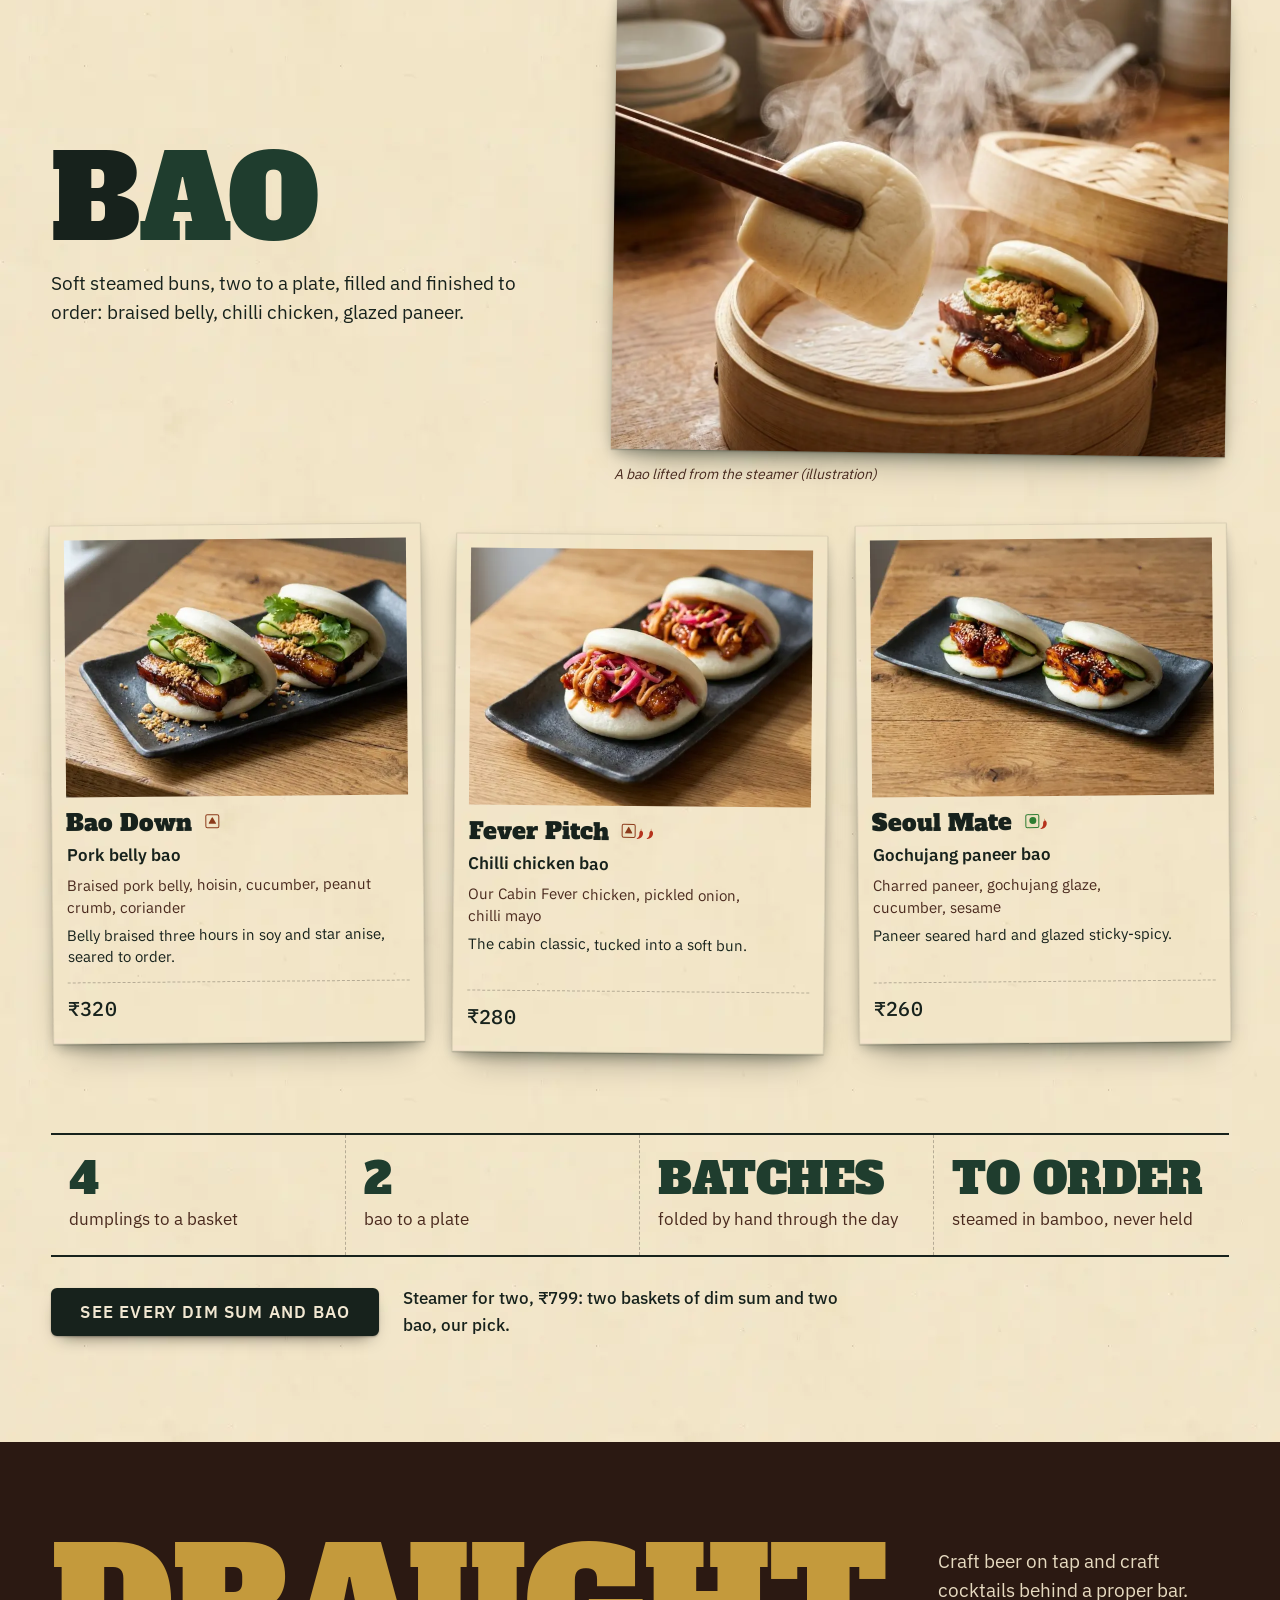
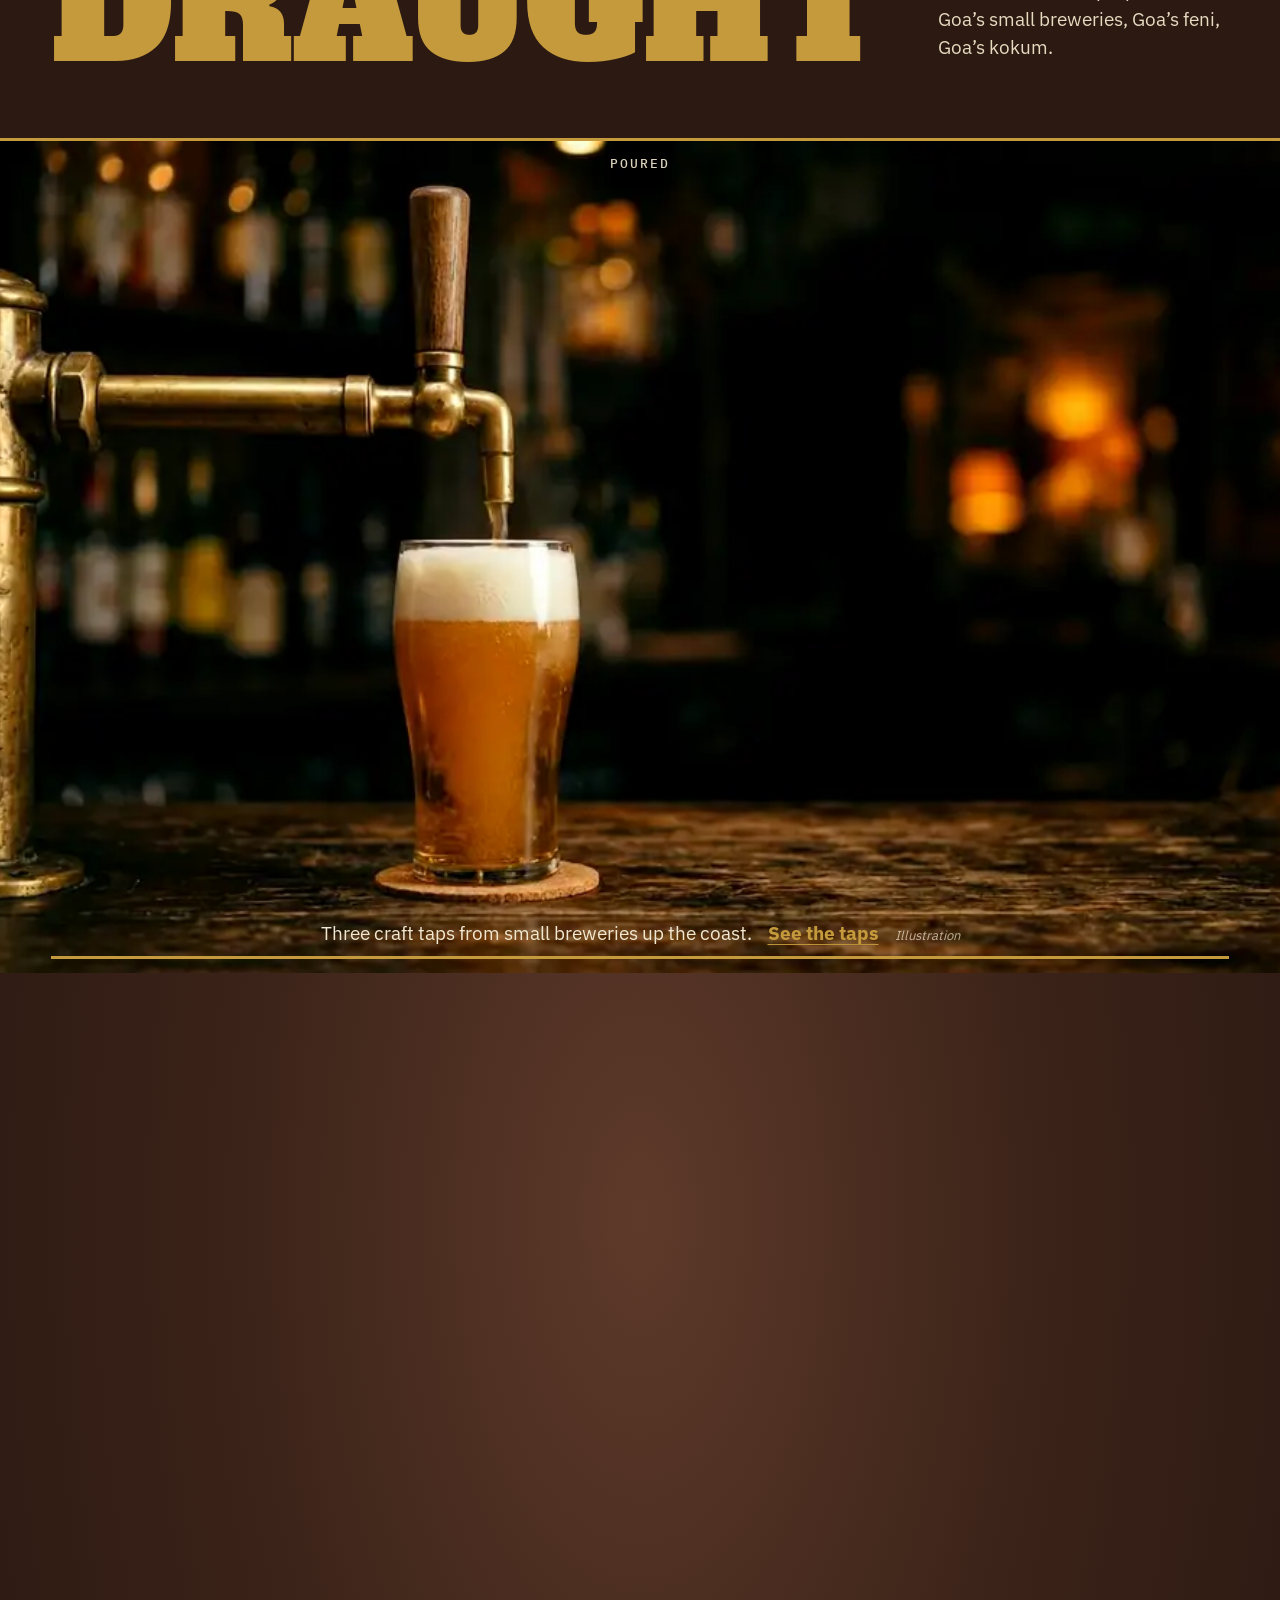
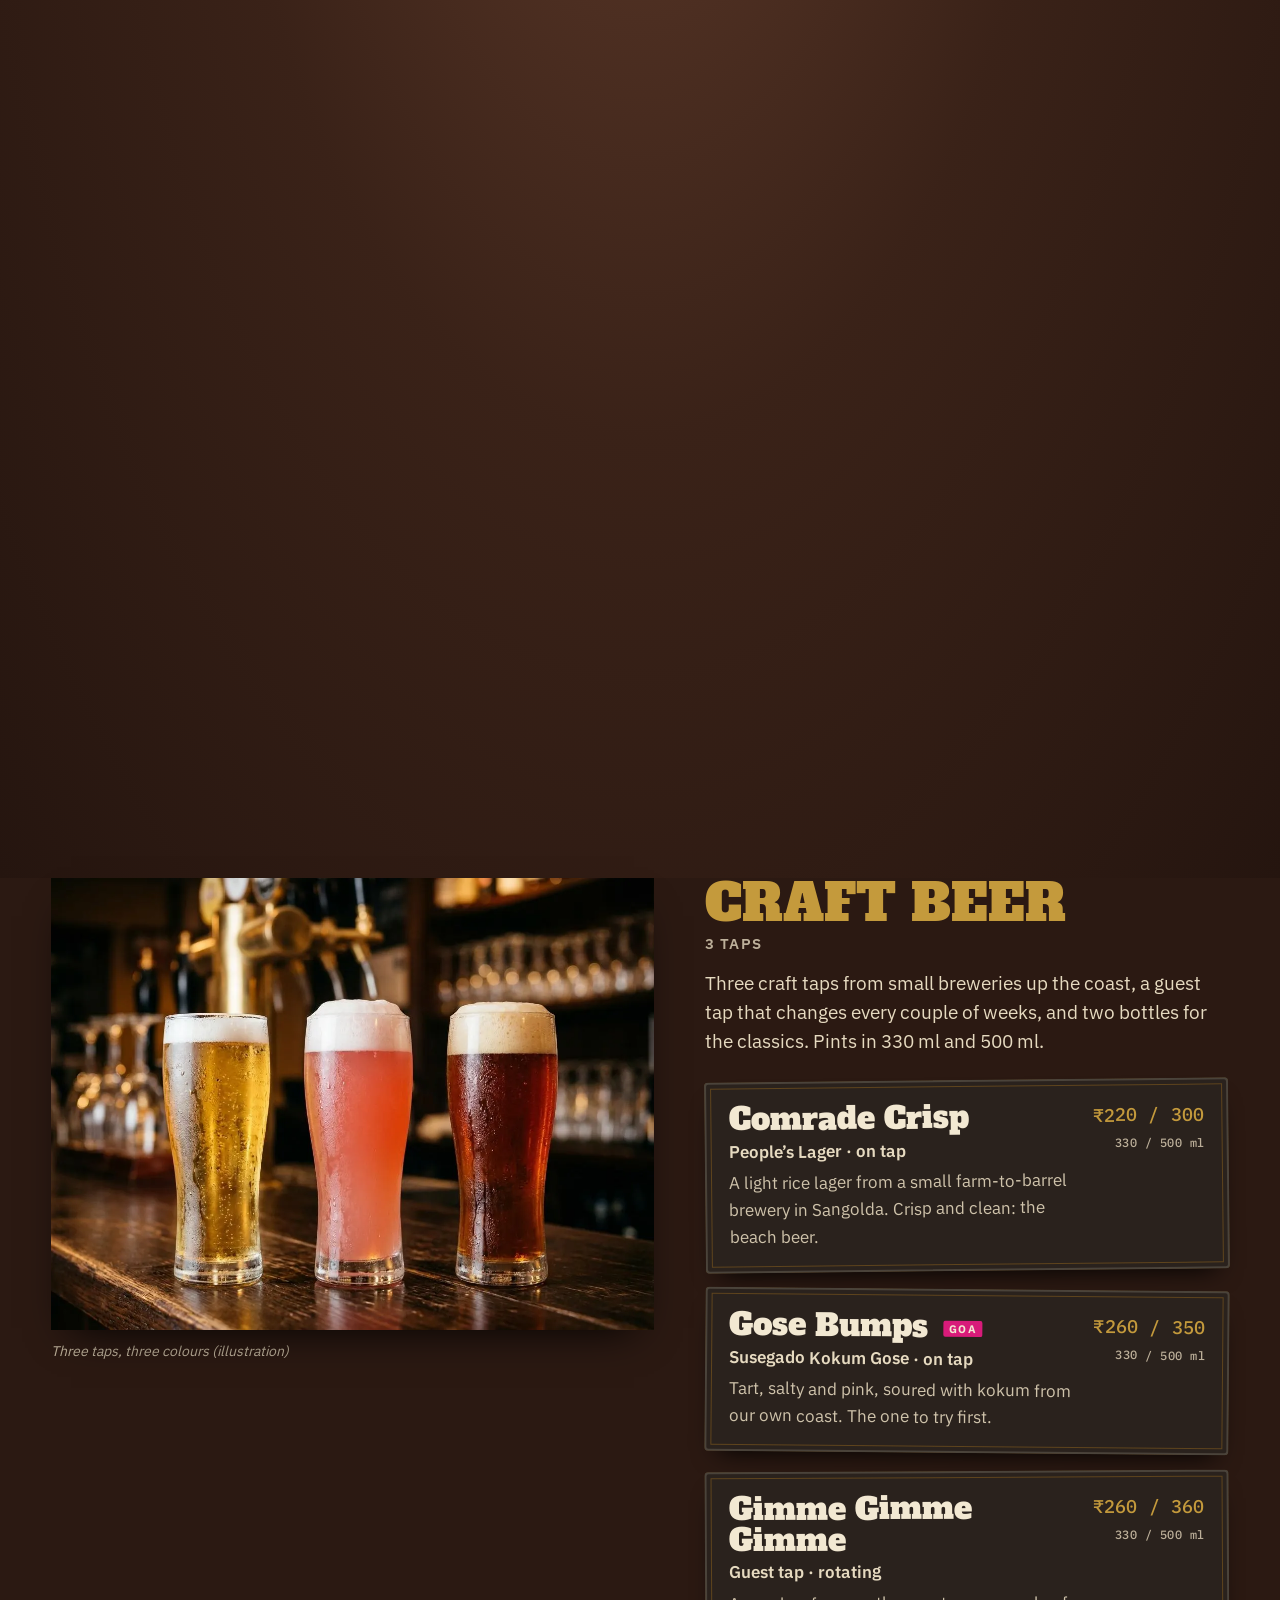
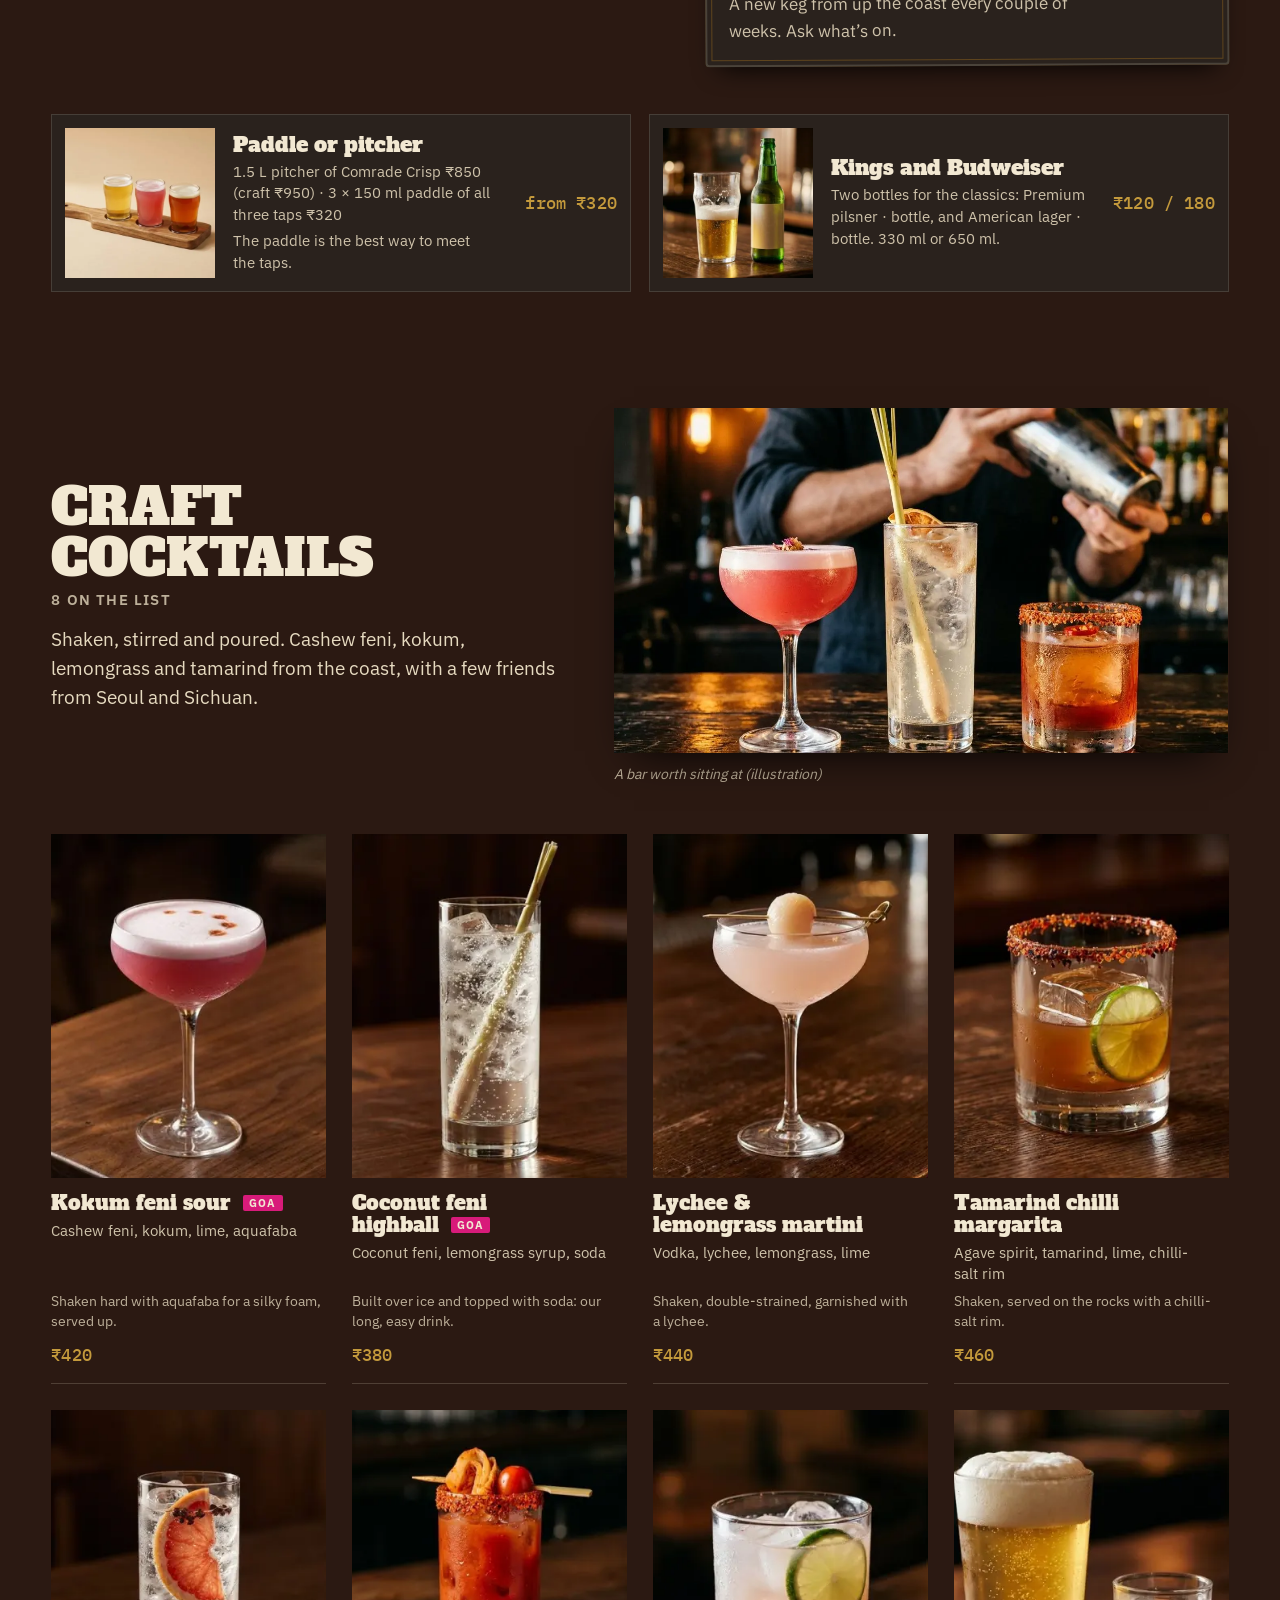
==== commit 40eea525: "Logo: the original artwork recoloured to the new palette (green wordmark, brass beer, brick flame), " ====
--- a/index.html
+++ b/index.html
@@ -36,7 +36,7 @@
   <div class="hero-shade" aria-hidden="true"></div>
   <div class="hero-inner">
     <p class="hero-stamp">Opening soon in Cavelossim</p>
-    <img class="hero-icon" src="assets/img/logo-icon.webp" alt="" width="220" height="394">
+    <img class="hero-icon" src="assets/img/logo-icon-rev.webp" alt="" width="220" height="394">
     <h1 id="hero-title" class="hero-title">Cabin East<span>Wok | Steam | Draught</span></h1>
     <p class="hero-pitch">Hand-folded <strong>dim sum</strong>, soft <strong>bao</strong>, <strong>craft beer</strong> on tap and craft cocktails.</p>
     <p class="main-actions">
--- a/assets/site.css
+++ b/assets/site.css
@@ -26,7 +26,7 @@
 }
 
 *, *::before, *::after { box-sizing: border-box; }
-html { scroll-behavior: smooth; scroll-padding-top: 72px; -webkit-text-size-adjust: 100%; }
+html { scroll-behavior: smooth; scroll-padding-top: 84px; -webkit-text-size-adjust: 100%; }
 body {
   margin: 0; background: var(--cream) url("img/paper.webp") repeat; background-size: 512px;
   color: var(--ink); font: 400 1.0625rem/1.6 var(--sans); font-variant-numeric: tabular-nums;
@@ -48,11 +48,11 @@
 /* top rail */
 .rail {
   position: sticky; top: 0; z-index: 20; display: flex; align-items: center; justify-content: space-between; gap: 16px;
-  height: 56px; padding: 0 var(--gut); background: #D9B98F url("img/nav-rail.webp") center / cover no-repeat;
+  height: 68px; padding: 0 var(--gut); background: #D9B98F url("img/nav-rail.webp") center / cover no-repeat;
   box-shadow: 0 1px 0 rgba(60, 30, 10, .35), 0 4px 10px -6px rgba(40, 10, 2, .5);
 }
-.rail-logo { display: flex; align-items: center; min-height: 48px; }
-.rail-logo img { height: 40px; width: auto; }
+.rail-logo { display: flex; align-items: center; min-height: 56px; }
+.rail-logo img { height: 54px; width: auto; }
 .rail-nav { display: flex; gap: clamp(14px, 2.4vw, 34px); }
 .rail-nav a {
   font-weight: 700; font-stretch: 85%; font-size: 1.3125rem; letter-spacing: .04em; text-transform: uppercase; text-decoration: none;
@@ -218,7 +218,7 @@
   max-width: 1600px; margin: 0 auto; display: grid; grid-template-columns: minmax(0, 1fr) minmax(0, 1.25fr);
   gap: clamp(28px, 5vw, 88px); align-items: start; padding-top: 0;
 }
-.steam-photo { position: sticky; top: 88px; }
+.steam-photo { position: sticky; top: 100px; }
 .steam-photo .ph { aspect-ratio: 3 / 4; box-shadow: var(--shadow); rotate: -1deg; }
 .steam .giant { margin-bottom: 22px; }
 .baskets { margin-top: 36px; display: grid; gap: 0; }
@@ -360,7 +360,7 @@
 
 /* footer */
 .foot { padding: 48px var(--gut) 56px; text-align: center; display: grid; justify-items: center; gap: 12px; }
-.foot img { height: 56px; width: auto; margin-bottom: 8px; }
+.foot img { height: 84px; width: auto; margin-bottom: 8px; }
 .foot .small { max-width: 64ch; font-size: .8125rem; color: var(--ink-soft); }
 
 /* tablet */
@@ -372,9 +372,9 @@
 
 /* phones and narrow: the hoarding stacks, bills overlap less */
 @media (max-width: 820px) {
-  html { scroll-padding-top: 104px; }
+  html { scroll-padding-top: 116px; }
   .rail { height: auto; flex-direction: column; align-items: stretch; gap: 0; padding: 8px var(--gut) 0; }
-  .rail-logo img { height: 34px; }
+  .rail-logo img { height: 44px; }
   .rail-nav { justify-content: space-between; padding: 6px 0 4px; }
   .rail-nav a { font-size: .875rem; letter-spacing: .02em; padding: 0; white-space: nowrap; display: inline-flex; align-items: center; justify-content: center; min-height: 44px; min-width: 44px; }
   .board { aspect-ratio: auto; min-height: 0; display: grid; grid-template-columns: minmax(0, 1fr) minmax(0, 1fr); gap: 0 12px; padding: 22px var(--gut) 40px; }
@@ -431,7 +431,7 @@
 .story-head h2 { font: 400 clamp(2.4rem, 5.2vw, 4.6rem)/1 var(--slab); color: var(--red); text-transform: uppercase; }
 .story-head .lede { margin-top: 20px; }
 .story-grid { display: grid; grid-template-columns: minmax(0, .85fr) minmax(0, 1.15fr); gap: clamp(28px, 5vw, 88px); margin-top: clamp(32px, 5vw, 64px); align-items: start; }
-.route-wrap { position: sticky; top: 96px; }
+.route-wrap { position: sticky; top: 108px; }
 .route-bill {
   rotate: -1.4deg; background: var(--jade); color: var(--cream); padding: clamp(16px, 2vw, 28px); box-shadow: var(--shadow);
 }
@@ -518,7 +518,7 @@
 /* STEAM: dim sum and bao as big paste-up cards */
 .steam2 { max-width: 1600px; margin: 0 auto; padding-top: clamp(40px, 5vw, 72px); }
 .dim { display: grid; grid-template-columns: minmax(0, .8fr) minmax(0, 1.6fr); gap: clamp(24px, 4vw, 64px); align-items: start; }
-.dim-photo { position: sticky; top: 88px; }
+.dim-photo { position: sticky; top: 100px; }
 .dim-photo .ph { aspect-ratio: 3 / 4; box-shadow: var(--shadow); rotate: -1deg; }
 .dim-photo figcaption, .bao-photo figcaption, .beer-photo figcaption, .ck-photo figcaption { margin-top: 10px; font-size: .875rem; font-style: italic; color: var(--ink-soft); }
 .pcards { display: grid; grid-template-columns: repeat(2, minmax(0, 1fr)); gap: clamp(18px, 2.4vw, 32px); margin-top: 28px; }
@@ -599,7 +599,7 @@
 @media (max-width: 400px) { .dish { column-gap: 10px; } .dish-price { white-space: normal; max-width: 5.5em; } }
 
 /* ---- exploded views: dim sum, bao and a pint pull together as you scroll (full-bleed scenes) ---- */
-.xv { position: relative; width: 100vw; margin-left: calc(50% - 50vw); --rail: 56px; color: var(--cream); isolation: isolate; }
+.xv { position: relative; width: 100vw; margin-left: calc(50% - 50vw); --rail: 68px; color: var(--cream); isolation: isolate; }
 .xv-dimsum { background: radial-gradient(ellipse at 50% 46%, rgba(0, 0, 0, 0) 20%, rgba(28, 8, 4, .62) 100%), url("img/hoarding-wood.webp") center / cover, var(--red); }
 .xv-bao { background: radial-gradient(ellipse at 50% 46%, #3E8A6C 0%, var(--jade) 45%, #1B4637 100%); }
 .xv-beer { background: radial-gradient(ellipse at 50% 46%, #4A3213 0%, #231A12 46%, var(--ink) 100%); }
@@ -621,7 +621,7 @@
 .xv-bar { position: absolute; left: var(--gut); right: var(--gut); bottom: 14px; height: 3px; background: rgba(242, 232, 210, .18); z-index: 2; }
 .xv-bar i { display: block; height: 100%; width: 100%; background: var(--amber); transform-origin: 0 50%; transform: scaleX(0); }
 @media (max-width: 820px) {
-  .xv { --rail: 108px; }
+  .xv { --rail: 118px; }
   .xv-on .xv { height: 300vh; }
   .xv-stage { height: min(60svh, 560px); }
   .xv-tag { font-size: .6875rem; padding: 6px 7px 5px; margin: 0 !important; background: rgba(246, 237, 217, .94); }
@@ -651,12 +651,12 @@
 @media (max-width: 820px) { .xv-on .xv-beer { height: 380vh; } }
 
 /* ---- hero: the wok toss, full width ---- */
-.hero { position: relative; min-height: calc(100svh - 56px); display: grid; align-items: end; overflow: clip; color: var(--cream); background: var(--ink); }
+.hero { position: relative; min-height: calc(100svh - 68px); display: grid; align-items: end; overflow: clip; color: var(--cream); background: var(--ink); }
 .hero-video { position: absolute; inset: 0; width: 100%; height: 100%; object-fit: cover; object-position: 38% 50%; }
 .hero-shade { position: absolute; inset: 0; background: linear-gradient(90deg, rgba(28, 23, 20, .82) 0%, rgba(28, 23, 20, .5) 40%, rgba(28, 23, 20, .06) 76%), linear-gradient(0deg, rgba(28, 23, 20, .72), rgba(28, 23, 20, 0) 40%); }
 .hero-inner { position: relative; z-index: 2; width: 100%; max-width: 1600px; margin: 0 auto; padding: clamp(28px, 5vw, 72px) var(--gut) clamp(44px, 7vw, 96px); display: grid; gap: 14px; justify-items: start; }
 .hero-stamp { background: var(--paper) url("img/paper.webp"); background-size: 512px; color: var(--red); font: 400 clamp(.9rem, 1.3vw, 1.1rem)/1 var(--slab); text-transform: uppercase; letter-spacing: .02em; padding: 10px 16px 9px; rotate: -2deg; box-shadow: var(--shadow); }
-.hero-icon { width: clamp(60px, 6.5vw, 92px); height: auto; margin-top: 10px; }
+.hero-icon { width: clamp(84px, 9.5vw, 140px); height: auto; margin-top: 10px; }
 .hero-title { font: 400 clamp(3.4rem, 12vw, 10.5rem)/.9 var(--slab); text-transform: uppercase; color: var(--cream); text-shadow: 0 4px 30px rgba(0, 0, 0, .35); overflow-wrap: break-word; min-width: 0; }
 .hero-title span { display: block; margin-top: .9em; font: 500 clamp(.8rem, 1.4vw, 1.1rem)/1 var(--mono); letter-spacing: .32em; color: var(--amber); text-shadow: none; }
 .hero-pitch { max-width: 34rem; font-size: clamp(1.1rem, 1.7vw, 1.45rem); line-height: 1.4; }
@@ -675,7 +675,7 @@
 }
 @keyframes hero-in { from { opacity: 0; transform: translate3d(0, 20px, 0); } }
 @media (max-width: 820px) {
-  .hero { min-height: calc(100svh - 108px); }
+  .hero { min-height: calc(100svh - 118px); }
   .hero-video { object-position: 30% 50%; }
   .hero-shade { background: linear-gradient(0deg, rgba(28, 23, 20, .88) 0%, rgba(28, 23, 20, .5) 55%, rgba(28, 23, 20, .12) 100%); }
   .hero-happy { position: relative; right: auto; bottom: auto; justify-self: start; margin: 0 var(--gut) 40px; width: min(240px, 70%); }
@@ -738,3 +738,12 @@
 /* the moat headline alternates bottle green and old brick; the counts take brick too */
 .moat-title { color: var(--bottle); }
 .moat-title .r, .mcell .num { color: var(--brick); }
+
+/* calmer hoarding (2026-10-29): flat bottle green with a faint grain and a thin brass rule instead of heavy plywood */
+.hoarding { background: linear-gradient(rgba(31, 61, 46, .84), rgba(31, 61, 46, .84)), url("img/hoarding-wood-green.webp") center / auto 100% repeat-x, var(--bottle); border-top: 3px solid var(--brass); border-bottom: 3px solid var(--brass); }
+.xv-dimsum { background: radial-gradient(ellipse at 50% 46%, rgba(0, 0, 0, 0) 20%, rgba(32, 12, 6, .6) 100%), linear-gradient(rgba(169, 83, 58, .88), rgba(169, 83, 58, .88)), url("img/hoarding-wood-brick.webp") center / cover, var(--brick); }
+.xv-bao, .xv-beer { border-top: 3px solid var(--brass); }
+
+/* softer big colours (2026-10-29): the story map in a deep navy, the dim sum scene in a deeper brick */
+:root { --goa-navy: #1B3070; --brick-deep: #7E3B29; --jade: var(--goa-navy); }
+.xv-dimsum { background: radial-gradient(ellipse at 50% 46%, rgba(0, 0, 0, 0) 18%, rgba(24, 8, 4, .66) 100%), linear-gradient(rgba(126, 59, 41, .9), rgba(126, 59, 41, .9)), url("img/hoarding-wood-brick.webp") center / cover, var(--brick-deep); }
